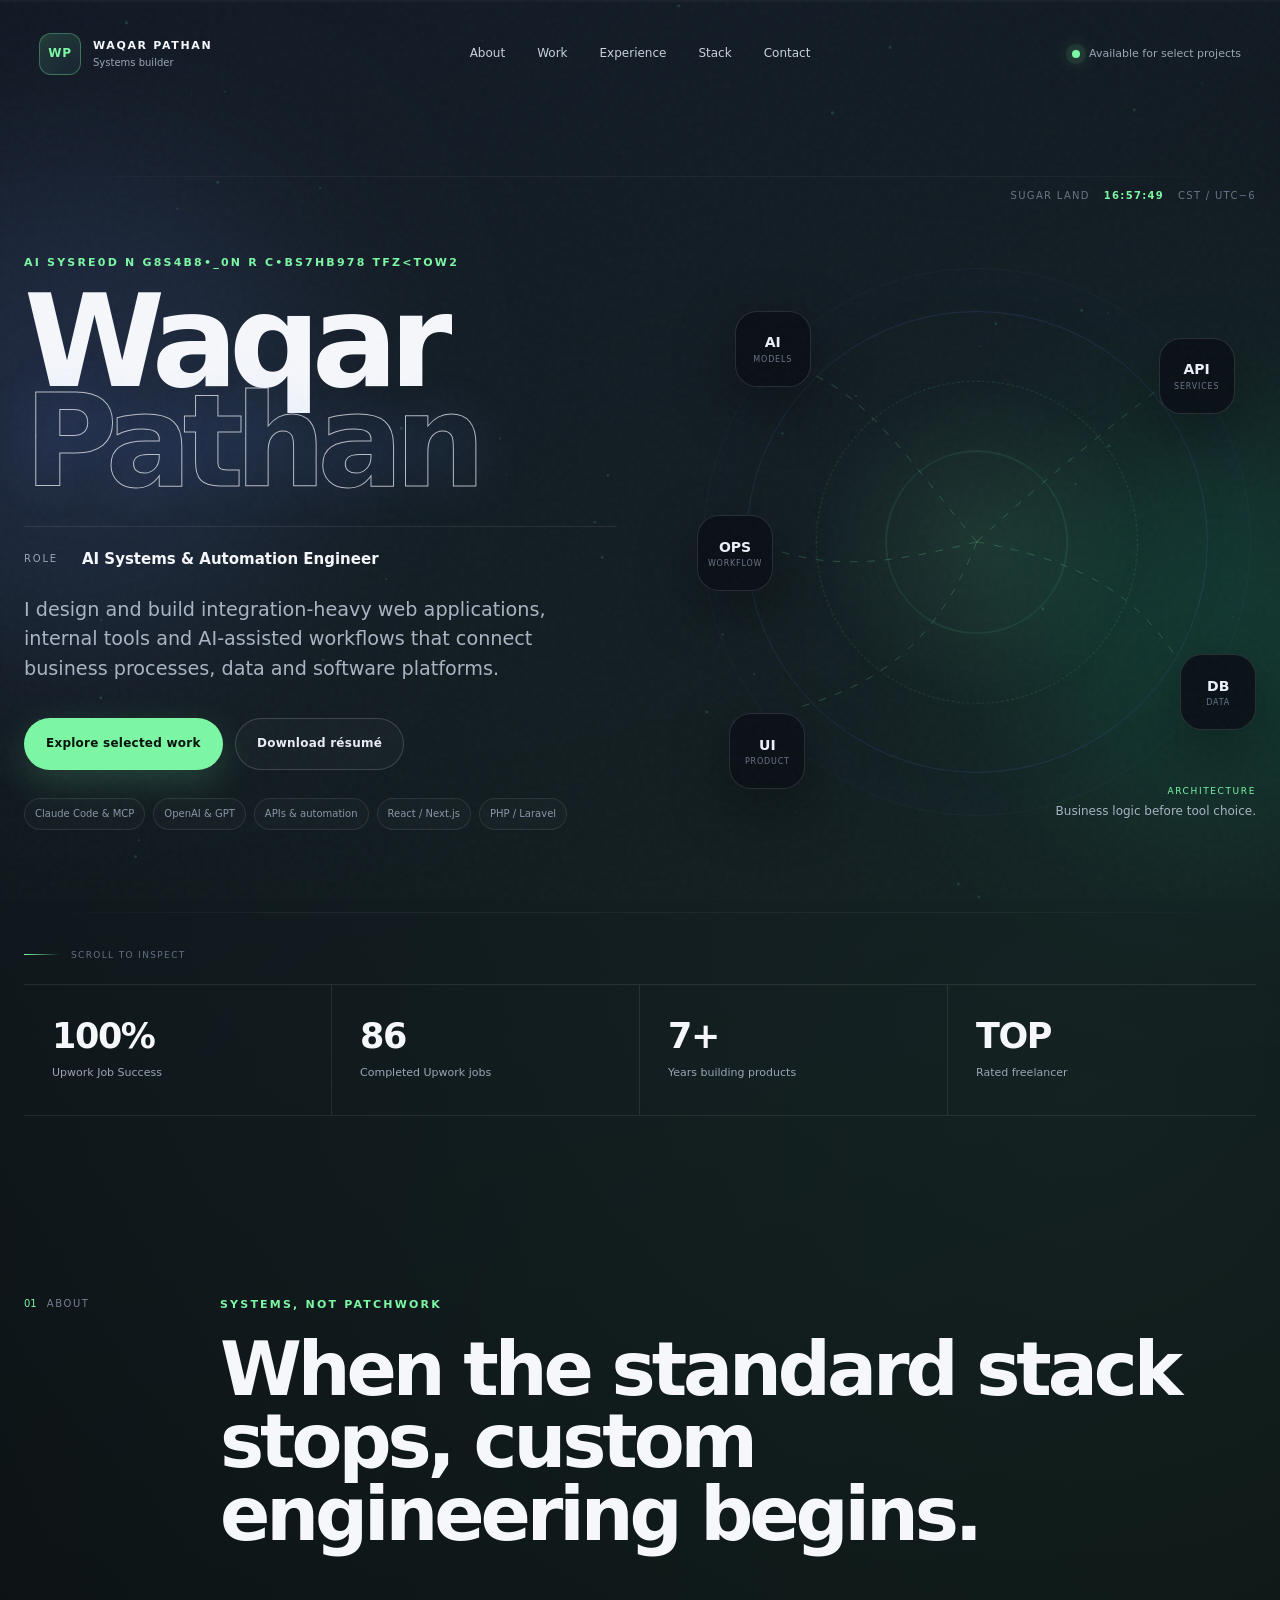
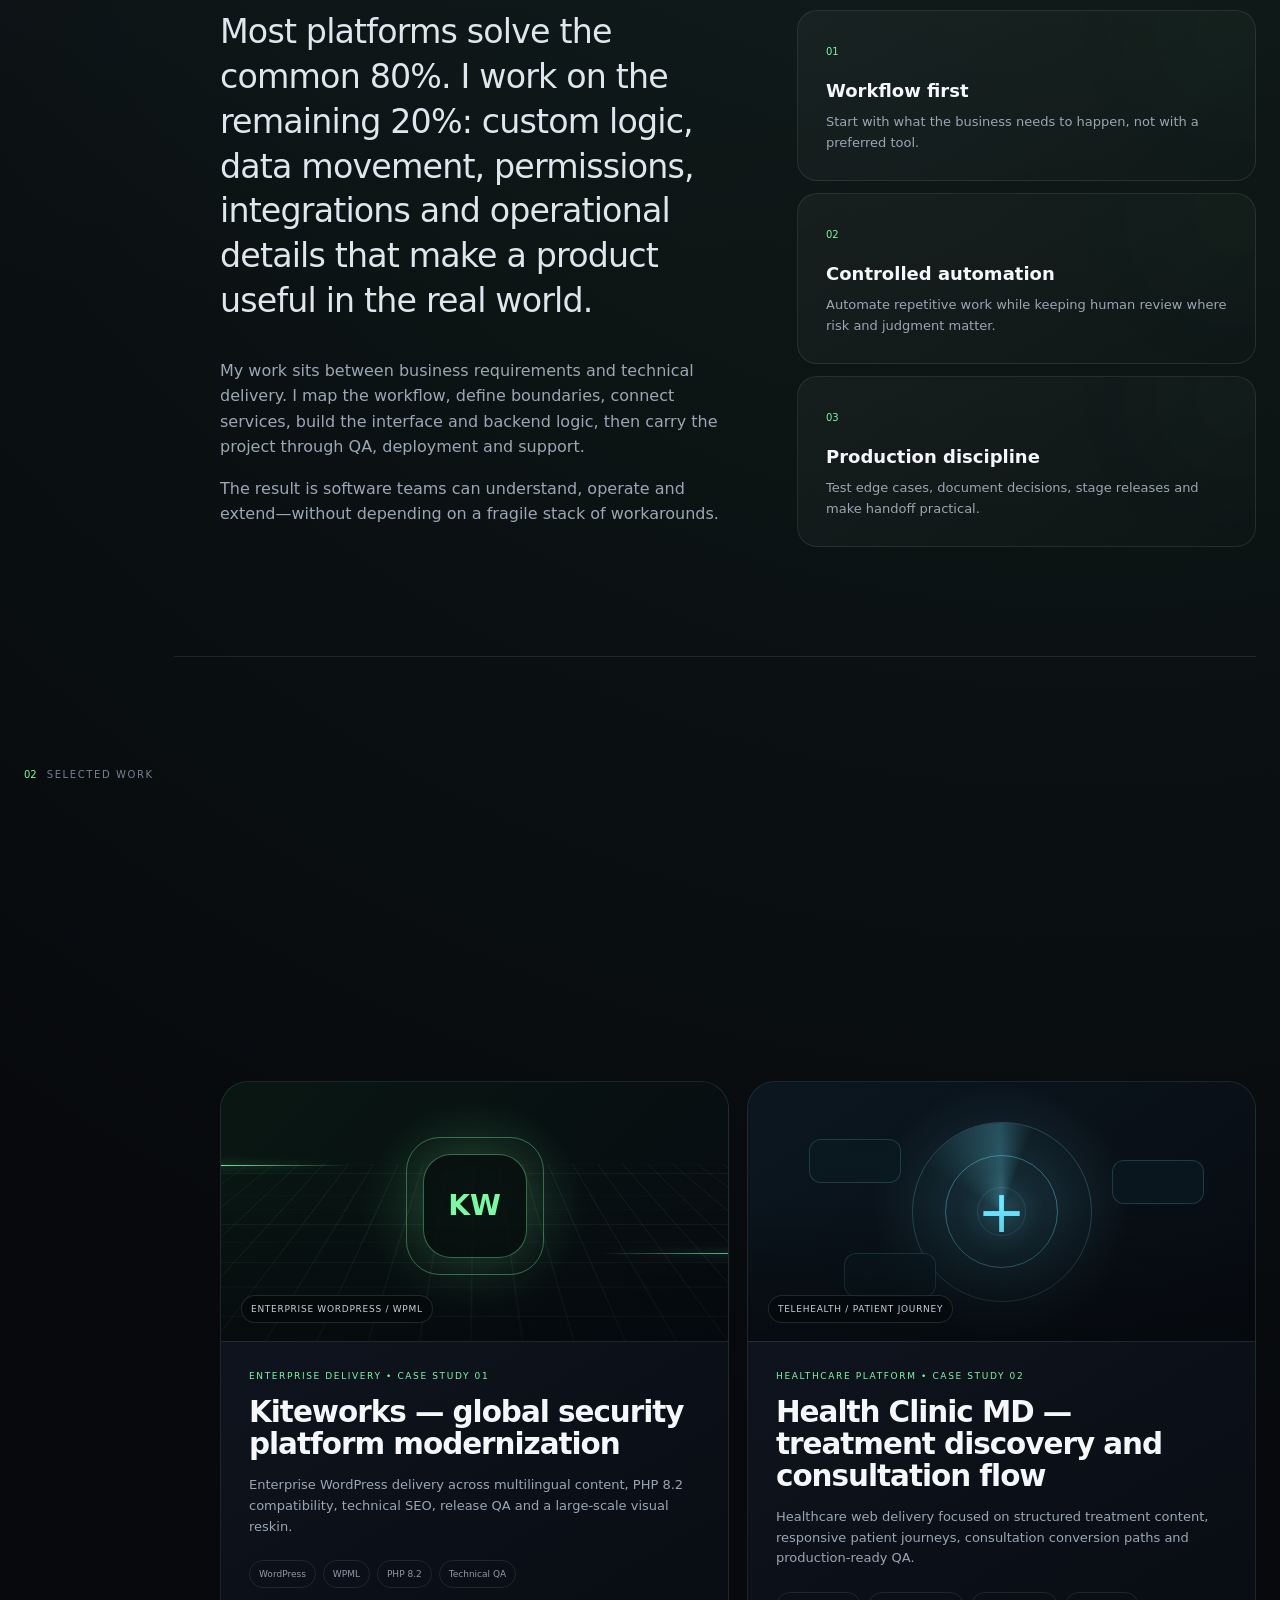
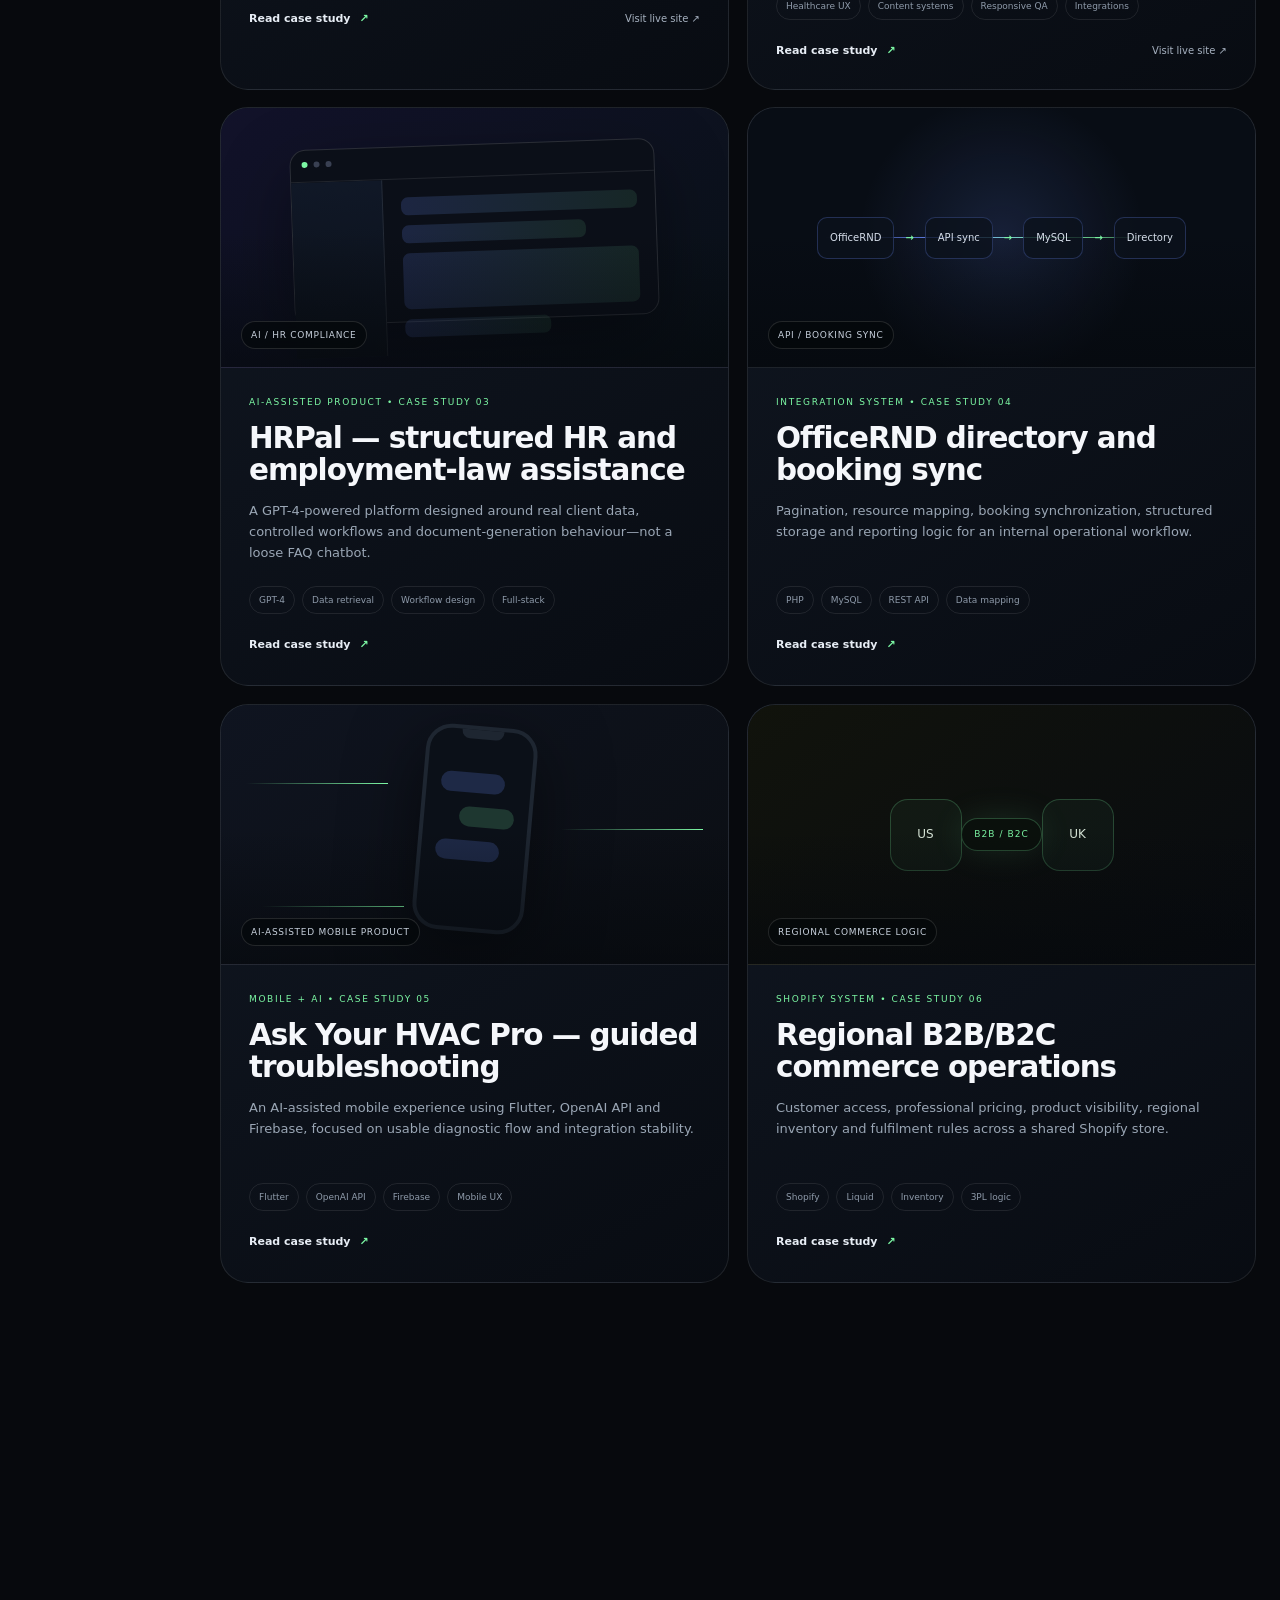
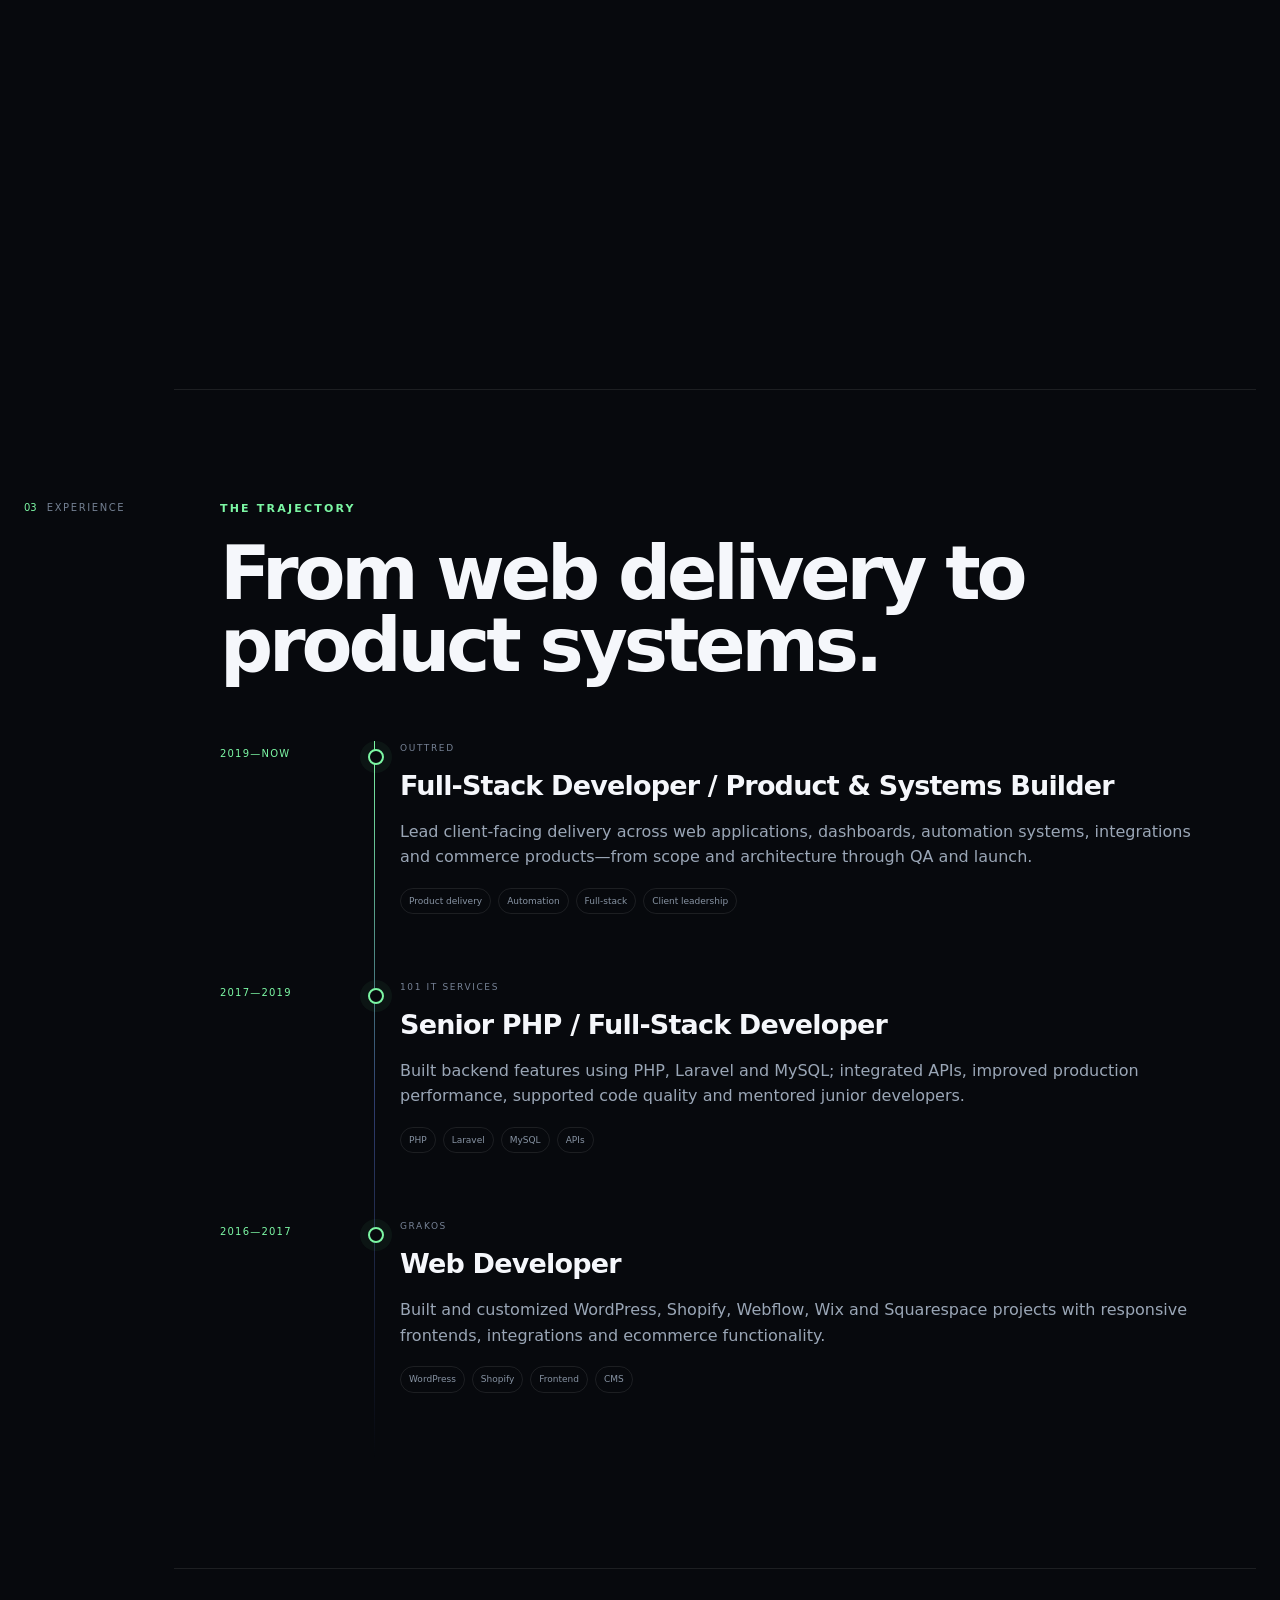
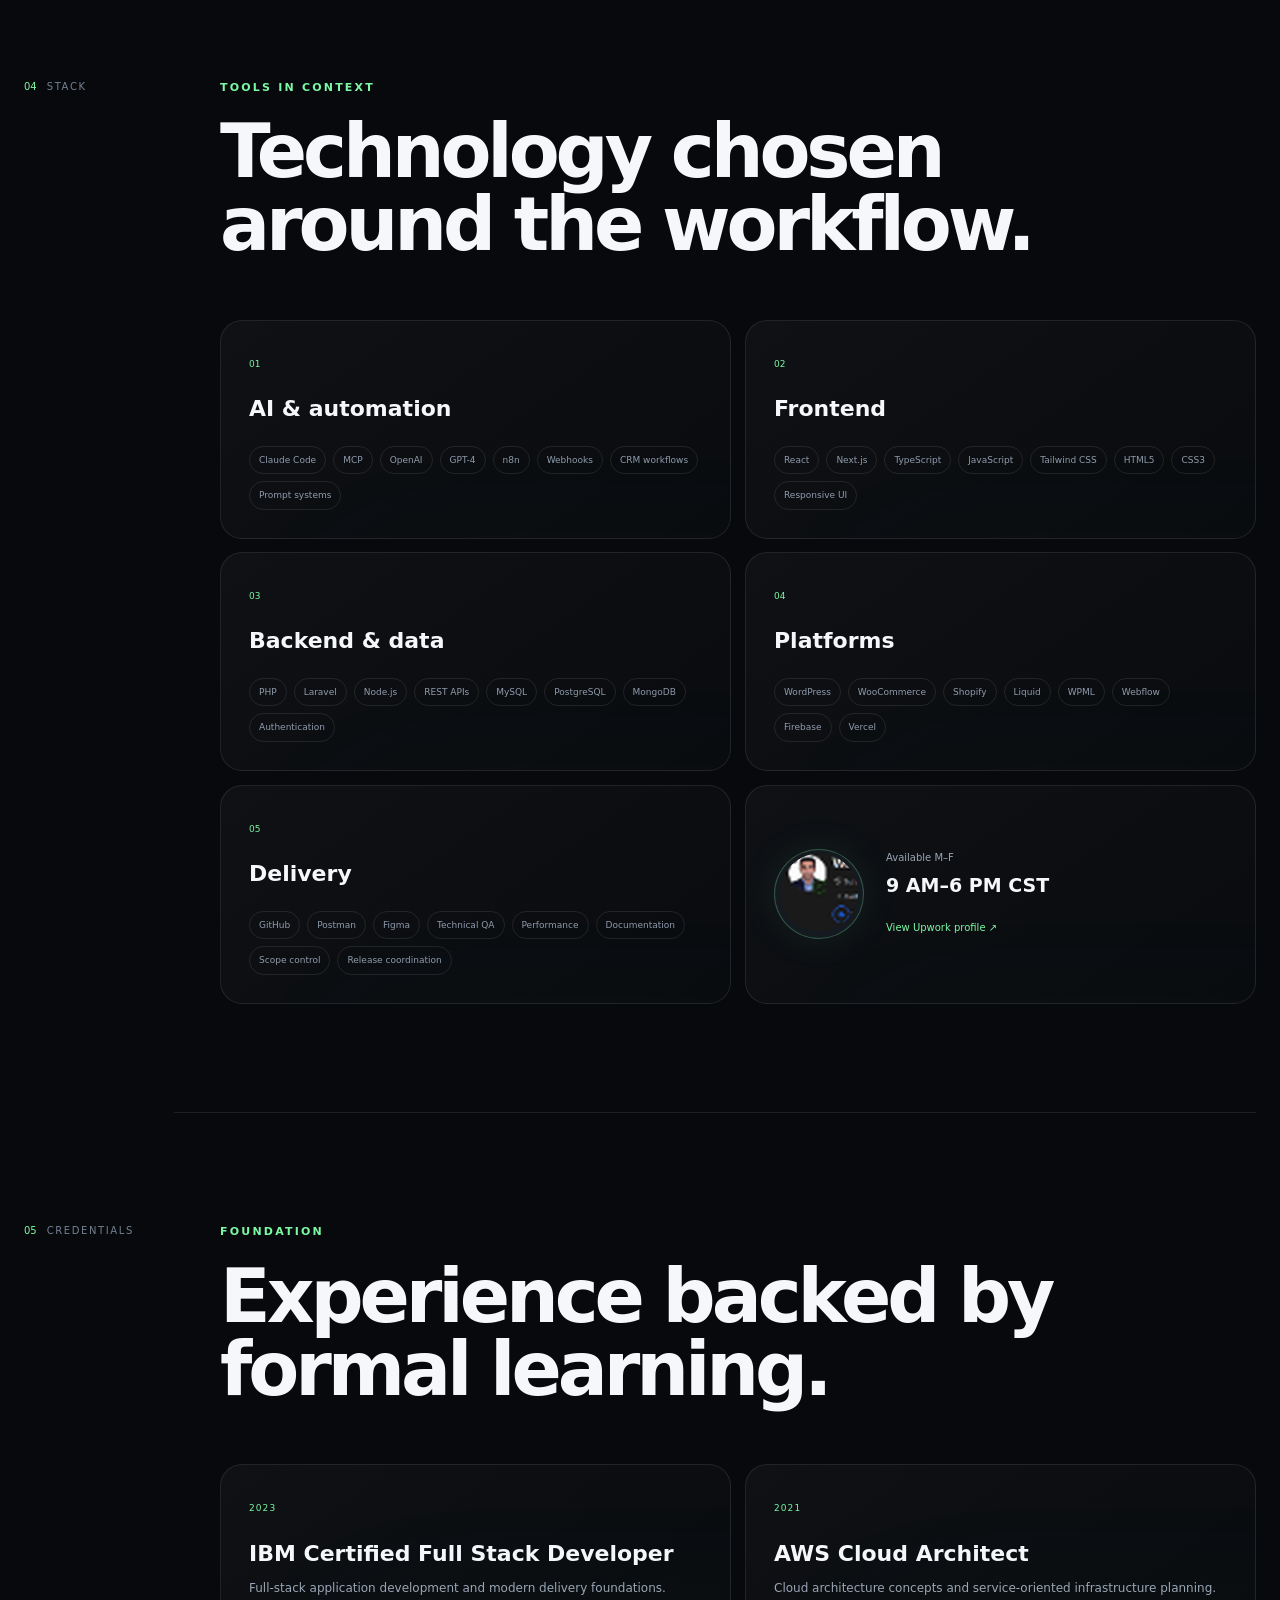
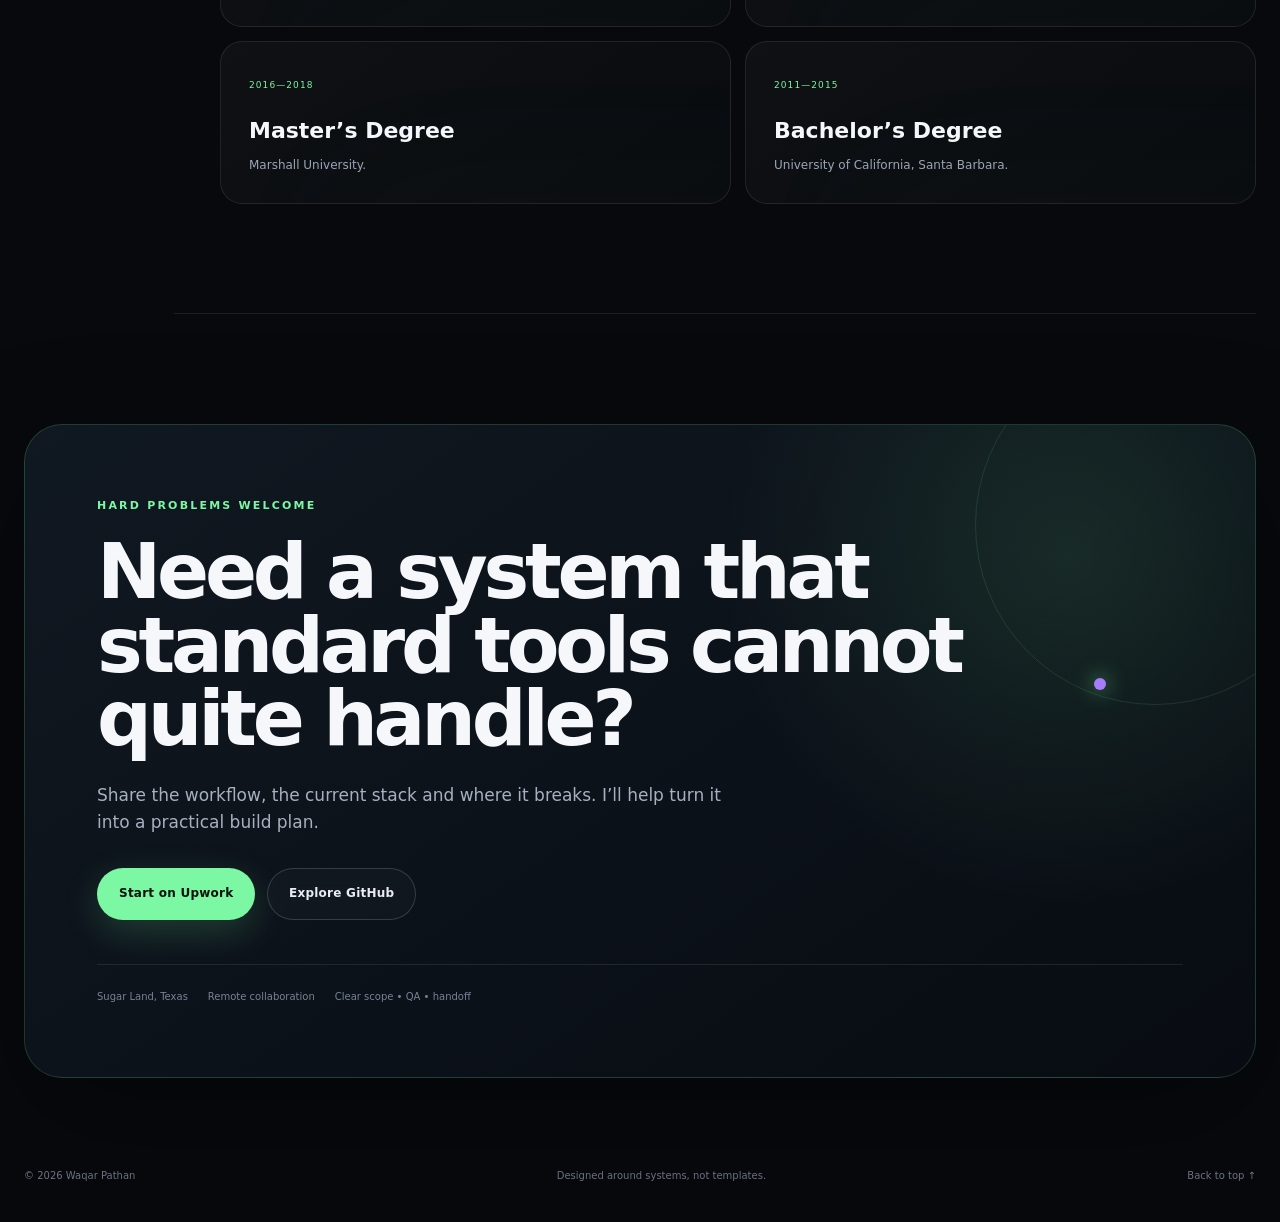
==== index.html @ 37ce72e1 "first commit" ====
<!DOCTYPE html>
<html lang="en">
<head>
  <meta charset="UTF-8" />
  <meta name="viewport" content="width=device-width, initial-scale=1.0" />
  <meta name="description" content="Waqar Pathan — AI systems, automation, integrations, SaaS, WordPress, Shopify and full-stack product development." />
  <meta name="theme-color" content="#07090d" />
  <title>Waqar Pathan — AI Systems & Full-Stack Engineer</title>
  <link rel="icon" href="assets/waqar-pathan.png" />
  <link rel="stylesheet" href="styles.css" />
</head>
<body>
  <canvas id="network-canvas" aria-hidden="true"></canvas>
  <div class="noise" aria-hidden="true"></div>
  <div class="aurora aurora-one" aria-hidden="true"></div>
  <div class="aurora aurora-two" aria-hidden="true"></div>
  <div class="cursor-dot" aria-hidden="true"></div>
  <div class="cursor-ring" aria-hidden="true"></div>
  <div class="scroll-progress" aria-hidden="true"><span></span></div>

  <header class="site-header" id="top">
    <a class="brand magnetic" href="#top" aria-label="Waqar Pathan home">
      <span class="brand-mark">WP</span>
      <span class="brand-copy"><strong>WAQAR PATHAN</strong><small>Systems builder</small></span>
    </a>

    <button class="menu-toggle" aria-label="Open navigation" aria-expanded="false">
      <span></span><span></span>
    </button>

    <nav class="site-nav" aria-label="Primary navigation">
      <a href="#about">About</a>
      <a href="#work">Work</a>
      <a href="#experience">Experience</a>
      <a href="#stack">Stack</a>
      <a href="#contact">Contact</a>
    </nav>

    <div class="header-meta">
      <span class="status-dot"></span>
      <span>Available for select projects</span>
    </div>
  </header>

  <main>
    <section class="hero section-shell" aria-labelledby="hero-title">
      <div class="hero-hud" aria-hidden="true">
        <span>SUGAR LAND</span>
        <strong id="local-time">--:--:--</strong>
        <span>CST / UTC−6</span>
      </div>

      <div class="hero-copy reveal">
        <p class="eyebrow scramble" data-text="AI SYSTEMS • AUTOMATION • FULL-STACK DELIVERY">AI SYSTEMS • AUTOMATION • FULL-STACK DELIVERY</p>
        <h1 id="hero-title"><span class="hero-word">Waqar</span><span class="hero-word outline-word">Pathan</span></h1>
        <div class="role-row">
          <span class="role-label">Role</span>
          <strong>AI Systems & Automation Engineer</strong>
        </div>
        <p class="hero-lede">
          I design and build integration-heavy web applications, internal tools and AI-assisted workflows that connect business processes, data and software platforms.
        </p>
        <div class="hero-actions">
          <a class="button button-primary magnetic" href="#work">Explore selected work</a>
          <a class="button button-ghost magnetic" href="assets/Waqar-Pathan-Resume.pdf" download>Download résumé</a>
        </div>
        <div class="hero-signals" aria-label="Primary capabilities">
          <span>Claude Code & MCP</span>
          <span>OpenAI & GPT</span>
          <span>APIs & automation</span>
          <span>React / Next.js</span>
          <span>PHP / Laravel</span>
        </div>
      </div>

      <div class="hero-visual reveal" aria-label="System integration illustration" data-parallax="0.08">
        <div class="system-orbit">
          <div class="orbit-ring ring-one"></div>
          <div class="orbit-ring ring-two"></div>
          <div class="orbit-ring ring-three"></div>
          <div class="orbit-ring ring-four"></div>
          <div class="core-node tilt-surface">
            <span>WP</span>
            <small>system core</small>
          </div>
          <div class="orbit-node node-ai"><b>AI</b><small>models</small></div>
          <div class="orbit-node node-api"><b>API</b><small>services</small></div>
          <div class="orbit-node node-data"><b>DB</b><small>data</small></div>
          <div class="orbit-node node-ui"><b>UI</b><small>product</small></div>
          <div class="orbit-node node-ops"><b>OPS</b><small>workflow</small></div>
          <svg class="connectors" viewBox="0 0 560 560" aria-hidden="true">
            <path d="M280 280 C220 210 170 130 105 104" />
            <path d="M280 280 C355 210 420 160 470 120" />
            <path d="M280 280 C390 300 445 335 486 398" />
            <path d="M280 280 C235 395 168 430 96 452" />
            <path d="M280 280 C200 300 140 310 75 290" />
          </svg>
        </div>
        <div class="visual-caption">
          <span>Architecture</span>
          <strong>Business logic before tool choice.</strong>
        </div>
      </div>

      <div class="hero-scroll" aria-hidden="true"><span></span>Scroll to inspect</div>
    </section>

    <section class="metrics section-shell reveal" aria-label="Career metrics">
      <article><strong data-count="100" data-suffix="%">0%</strong><span>Upwork Job Success</span></article>
      <article><strong data-count="86">0</strong><span>Completed Upwork jobs</span></article>
      <article><strong data-count="7" data-suffix="+">0+</strong><span>Years building products</span></article>
      <article><strong>TOP</strong><span>Rated freelancer</span></article>
    </section>

    <section id="about" class="content-section section-shell">
      <div class="section-index reveal"><span>01</span><small>About</small></div>
      <div class="section-content">
        <div class="section-heading reveal">
          <p class="eyebrow">SYSTEMS, NOT PATCHWORK</p>
          <h2>When the standard stack stops, custom engineering begins.</h2>
        </div>

        <div class="about-grid">
          <div class="about-copy reveal">
            <p class="lead">
              Most platforms solve the common 80%. I work on the remaining 20%: custom logic, data movement, permissions, integrations and operational details that make a product useful in the real world.
            </p>
            <p>
              My work sits between business requirements and technical delivery. I map the workflow, define boundaries, connect services, build the interface and backend logic, then carry the project through QA, deployment and support.
            </p>
            <p>
              The result is software teams can understand, operate and extend—without depending on a fragile stack of workarounds.
            </p>
          </div>

          <div class="principles reveal">
            <article class="tilt-card"><span>01</span><h3>Workflow first</h3><p>Start with what the business needs to happen, not with a preferred tool.</p></article>
            <article class="tilt-card"><span>02</span><h3>Controlled automation</h3><p>Automate repetitive work while keeping human review where risk and judgment matter.</p></article>
            <article class="tilt-card"><span>03</span><h3>Production discipline</h3><p>Test edge cases, document decisions, stage releases and make handoff practical.</p></article>
          </div>
        </div>
      </div>
    </section>

    <section id="work" class="content-section section-shell">
      <div class="section-index reveal"><span>02</span><small>Selected work</small></div>
      <div class="section-content">
        <div class="section-heading heading-row reveal">
          <div>
            <p class="eyebrow">PROOF THROUGH SYSTEMS</p>
            <h2>Projects where product logic mattered.</h2>
          </div>
          <div class="project-filters" role="group" aria-label="Project filters">
            <button class="active" data-filter="all">All</button>
            <button data-filter="ai">AI</button>
            <button data-filter="integration">Integrations</button>
            <button data-filter="commerce">Commerce</button>
            <button data-filter="platform">Platforms</button>
          </div>
        </div>

        <div class="projects-grid">
          <article class="project-card featured reveal tilt-card" data-category="platform integration" data-project="kiteworks">
            <div class="project-visual visual-kiteworks">
              <div class="enterprise-grid"></div>
              <div class="security-core"><span>KW</span><i></i><i></i><i></i></div>
              <div class="data-stream stream-a"></div><div class="data-stream stream-b"></div>
              <span class="visual-label">Enterprise WordPress / WPML</span>
            </div>
            <div class="project-body">
              <p class="project-meta">ENTERPRISE DELIVERY • CASE STUDY 01</p>
              <h3>Kiteworks — global security platform modernization</h3>
              <p>Enterprise WordPress delivery across multilingual content, PHP 8.2 compatibility, technical SEO, release QA and a large-scale visual reskin.</p>
              <div class="project-tags"><span>WordPress</span><span>WPML</span><span>PHP 8.2</span><span>Technical QA</span></div>
              <div class="project-links"><button class="text-link" data-open-project="kiteworks">Read case study <span>↗</span></button><a href="https://kiteworks.com/" target="_blank" rel="noreferrer">Visit live site ↗</a></div>
            </div>
          </article>

          <article class="project-card featured reveal tilt-card" data-category="platform integration" data-project="healthclinic">
            <div class="project-visual visual-health">
              <div class="health-radar"><span></span><span></span><span></span></div>
              <div class="health-cross">+</div>
              <div class="health-cards"><i></i><i></i><i></i></div>
              <span class="visual-label">Telehealth / patient journey</span>
            </div>
            <div class="project-body">
              <p class="project-meta">HEALTHCARE PLATFORM • CASE STUDY 02</p>
              <h3>Health Clinic MD — treatment discovery and consultation flow</h3>
              <p>Healthcare web delivery focused on structured treatment content, responsive patient journeys, consultation conversion paths and production-ready QA.</p>
              <div class="project-tags"><span>Healthcare UX</span><span>Content systems</span><span>Responsive QA</span><span>Integrations</span></div>
              <div class="project-links"><button class="text-link" data-open-project="healthclinic">Read case study <span>↗</span></button><a href="https://healthclinicmd.com/" target="_blank" rel="noreferrer">Visit live site ↗</a></div>
            </div>
          </article>

          <article class="project-card reveal tilt-card" data-category="ai integration platform" data-project="hrpal">
            <div class="project-visual visual-hr">
              <div class="mini-window"><div class="mini-bar"><span></span><span></span><span></span></div><div class="mini-layout"><div class="mini-sidebar"></div><div class="mini-content"><i></i><i></i><i></i><i></i></div></div></div>
              <span class="visual-label">AI / HR compliance</span>
            </div>
            <div class="project-body">
              <p class="project-meta">AI-ASSISTED PRODUCT • CASE STUDY 03</p>
              <h3>HRPal — structured HR and employment-law assistance</h3>
              <p>A GPT-4-powered platform designed around real client data, controlled workflows and document-generation behaviour—not a loose FAQ chatbot.</p>
              <div class="project-tags"><span>GPT-4</span><span>Data retrieval</span><span>Workflow design</span><span>Full-stack</span></div>
              <button class="text-link" data-open-project="hrpal">Read case study <span>↗</span></button>
            </div>
          </article>

          <article class="project-card reveal tilt-card" data-category="integration platform" data-project="officernd">
            <div class="project-visual visual-api">
              <div class="flow-map"><span>OfficeRND</span><b>→</b><span>API sync</span><b>→</b><span>MySQL</span><b>→</b><span>Directory</span></div>
              <div class="flow-pulse"></div><span class="visual-label">API / booking sync</span>
            </div>
            <div class="project-body">
              <p class="project-meta">INTEGRATION SYSTEM • CASE STUDY 04</p>
              <h3>OfficeRND directory and booking sync</h3>
              <p>Pagination, resource mapping, booking synchronization, structured storage and reporting logic for an internal operational workflow.</p>
              <div class="project-tags"><span>PHP</span><span>MySQL</span><span>REST API</span><span>Data mapping</span></div>
              <button class="text-link" data-open-project="officernd">Read case study <span>↗</span></button>
            </div>
          </article>

          <article class="project-card reveal tilt-card" data-category="ai integration platform" data-project="hvac">
            <div class="project-visual visual-mobile">
              <div class="phone-shell"><div class="phone-notch"></div><div class="phone-chat"><i></i><i></i><i></i></div></div>
              <div class="diagnostic-lines"><span></span><span></span><span></span></div><span class="visual-label">AI-assisted mobile product</span>
            </div>
            <div class="project-body">
              <p class="project-meta">MOBILE + AI • CASE STUDY 05</p>
              <h3>Ask Your HVAC Pro — guided troubleshooting</h3>
              <p>An AI-assisted mobile experience using Flutter, OpenAI API and Firebase, focused on usable diagnostic flow and integration stability.</p>
              <div class="project-tags"><span>Flutter</span><span>OpenAI API</span><span>Firebase</span><span>Mobile UX</span></div>
              <button class="text-link" data-open-project="hvac">Read case study <span>↗</span></button>
            </div>
          </article>

          <article class="project-card reveal tilt-card" data-category="commerce integration" data-project="shopify">
            <div class="project-visual visual-commerce">
              <div class="commerce-columns"><div>US</div><div>UK</div></div><div class="commerce-bridge">B2B / B2C</div><span class="visual-label">Regional commerce logic</span>
            </div>
            <div class="project-body">
              <p class="project-meta">SHOPIFY SYSTEM • CASE STUDY 06</p>
              <h3>Regional B2B/B2C commerce operations</h3>
              <p>Customer access, professional pricing, product visibility, regional inventory and fulfilment rules across a shared Shopify store.</p>
              <div class="project-tags"><span>Shopify</span><span>Liquid</span><span>Inventory</span><span>3PL logic</span></div>
              <button class="text-link" data-open-project="shopify">Read case study <span>↗</span></button>
            </div>
          </article>

          <article class="project-card reveal tilt-card" data-category="commerce platform" data-project="alacarte">
            <div class="project-visual visual-cooking"><div class="recipe-card"><span>CLASS 01</span><b>Cook.</b><b>Learn.</b><b>Share.</b></div><span class="visual-label">Shopify / experience commerce</span></div>
            <div class="project-body">
              <p class="project-meta">PUBLIC GITHUB • CASE STUDY 07</p>
              <h3>À La Carte Cooking Class storefront</h3>
              <p>A custom Shopify codebase for a culinary brand offering cooking classes and kits, with Liquid, responsive styling and ecommerce structure.</p>
              <div class="project-tags"><span>Shopify</span><span>Liquid</span><span>CSS</span><span>Ecommerce</span></div>
              <a class="text-link" href="https://github.com/pathanwaqar/Alacartecookingclass" target="_blank" rel="noreferrer">View repository <span>↗</span></a>
            </div>
          </article>
        </div>
      </div>
    </section>

    <section id="experience" class="content-section section-shell">
      <div class="section-index reveal"><span>03</span><small>Experience</small></div>
      <div class="section-content">
        <div class="section-heading reveal"><p class="eyebrow">THE TRAJECTORY</p><h2>From web delivery to product systems.</h2></div>
        <div class="timeline">
          <div class="timeline-beam" aria-hidden="true"></div>
          <article class="timeline-item reveal"><div class="timeline-year">2019—NOW</div><div class="timeline-copy"><p class="timeline-company">OUTTRED</p><h3>Full-Stack Developer / Product & Systems Builder</h3><p>Lead client-facing delivery across web applications, dashboards, automation systems, integrations and commerce products—from scope and architecture through QA and launch.</p><div class="timeline-tags"><span>Product delivery</span><span>Automation</span><span>Full-stack</span><span>Client leadership</span></div></div></article>
          <article class="timeline-item reveal"><div class="timeline-year">2017—2019</div><div class="timeline-copy"><p class="timeline-company">101 IT SERVICES</p><h3>Senior PHP / Full-Stack Developer</h3><p>Built backend features using PHP, Laravel and MySQL; integrated APIs, improved production performance, supported code quality and mentored junior developers.</p><div class="timeline-tags"><span>PHP</span><span>Laravel</span><span>MySQL</span><span>APIs</span></div></div></article>
          <article class="timeline-item reveal"><div class="timeline-year">2016—2017</div><div class="timeline-copy"><p class="timeline-company">GRAKOS</p><h3>Web Developer</h3><p>Built and customized WordPress, Shopify, Webflow, Wix and Squarespace projects with responsive frontends, integrations and ecommerce functionality.</p><div class="timeline-tags"><span>WordPress</span><span>Shopify</span><span>Frontend</span><span>CMS</span></div></div></article>
        </div>
      </div>
    </section>

    <section id="stack" class="content-section section-shell">
      <div class="section-index reveal"><span>04</span><small>Stack</small></div>
      <div class="section-content">
        <div class="section-heading reveal"><p class="eyebrow">TOOLS IN CONTEXT</p><h2>Technology chosen around the workflow.</h2></div>
        <div class="stack-grid">
          <article class="stack-card reveal tilt-card"><span class="stack-number">01</span><h3>AI & automation</h3><div class="skill-cloud"><span>Claude Code</span><span>MCP</span><span>OpenAI</span><span>GPT-4</span><span>n8n</span><span>Webhooks</span><span>CRM workflows</span><span>Prompt systems</span></div></article>
          <article class="stack-card reveal tilt-card"><span class="stack-number">02</span><h3>Frontend</h3><div class="skill-cloud"><span>React</span><span>Next.js</span><span>TypeScript</span><span>JavaScript</span><span>Tailwind CSS</span><span>HTML5</span><span>CSS3</span><span>Responsive UI</span></div></article>
          <article class="stack-card reveal tilt-card"><span class="stack-number">03</span><h3>Backend & data</h3><div class="skill-cloud"><span>PHP</span><span>Laravel</span><span>Node.js</span><span>REST APIs</span><span>MySQL</span><span>PostgreSQL</span><span>MongoDB</span><span>Authentication</span></div></article>
          <article class="stack-card reveal tilt-card"><span class="stack-number">04</span><h3>Platforms</h3><div class="skill-cloud"><span>WordPress</span><span>WooCommerce</span><span>Shopify</span><span>Liquid</span><span>WPML</span><span>Webflow</span><span>Firebase</span><span>Vercel</span></div></article>
          <article class="stack-card reveal tilt-card"><span class="stack-number">05</span><h3>Delivery</h3><div class="skill-cloud"><span>GitHub</span><span>Postman</span><span>Figma</span><span>Technical QA</span><span>Performance</span><span>Documentation</span><span>Scope control</span><span>Release coordination</span></div></article>
          <article class="stack-card profile-card reveal tilt-card"><img src="assets/waqar-pathan.png" alt="Waqar Pathan" /><div><p>Available M–F</p><strong>9 AM–6 PM CST</strong><a href="https://www.upwork.com/freelancers/waqarpathan" target="_blank" rel="noreferrer">View Upwork profile ↗</a></div></article>
        </div>
      </div>
    </section>

    <section class="content-section section-shell">
      <div class="section-index reveal"><span>05</span><small>Credentials</small></div>
      <div class="section-content">
        <div class="section-heading reveal"><p class="eyebrow">FOUNDATION</p><h2>Experience backed by formal learning.</h2></div>
        <div class="credentials-grid">
          <article class="credential reveal tilt-card"><span>2023</span><h3>IBM Certified Full Stack Developer</h3><p>Full-stack application development and modern delivery foundations.</p></article>
          <article class="credential reveal tilt-card"><span>2021</span><h3>AWS Cloud Architect</h3><p>Cloud architecture concepts and service-oriented infrastructure planning.</p></article>
          <article class="credential reveal tilt-card"><span>2016—2018</span><h3>Master’s Degree</h3><p>Marshall University.</p></article>
          <article class="credential reveal tilt-card"><span>2011—2015</span><h3>Bachelor’s Degree</h3><p>University of California, Santa Barbara.</p></article>
        </div>
      </div>
    </section>

    <section id="contact" class="contact-section section-shell reveal">
      <div class="contact-panel">
        <div class="contact-orbit" aria-hidden="true"><i></i><i></i><i></i></div>
        <p class="eyebrow">HARD PROBLEMS WELCOME</p>
        <h2>Need a system that standard tools cannot quite handle?</h2>
        <p>Share the workflow, the current stack and where it breaks. I’ll help turn it into a practical build plan.</p>
        <div class="contact-actions">
          <a class="button button-primary magnetic" href="https://www.upwork.com/freelancers/waqarpathan" target="_blank" rel="noreferrer">Start on Upwork</a>
          <a class="button button-ghost magnetic" href="https://github.com/pathanwaqar" target="_blank" rel="noreferrer">Explore GitHub</a>
        </div>
        <div class="contact-meta"><span>Sugar Land, Texas</span><span>Remote collaboration</span><span>Clear scope • QA • handoff</span></div>
      </div>
    </section>
  </main>

  <footer class="site-footer section-shell"><span>© <span id="year"></span> Waqar Pathan</span><span>Designed around systems, not templates.</span><a href="#top">Back to top ↑</a></footer>

  <dialog class="project-dialog" id="project-dialog">
    <div class="dialog-glow" aria-hidden="true"></div>
    <button class="dialog-close" aria-label="Close project details">×</button>
    <p class="dialog-kicker" id="dialog-kicker"></p>
    <h2 id="dialog-title"></h2>
    <div id="dialog-content"></div>
  </dialog>

  <script src="script.js"></script>
</body>
</html>
---- styles.css ----
:root {
  --bg: #07090d;
  --bg-2: #0b0f16;
  --surface: rgba(15, 20, 30, 0.78);
  --surface-strong: #101722;
  --line: rgba(255, 255, 255, 0.09);
  --line-strong: rgba(255, 255, 255, 0.16);
  --text: #f5f7fb;
  --muted: #9aa6b6;
  --green: #7cf7a4;
  --green-2: #00d97e;
  --cyan: #6ee7ff;
  --blue: #6b8cff;
  --purple: #a77dff;
  --orange: #ffb86c;
  --radius: 28px;
  --radius-sm: 16px;
  --shell: min(1320px, calc(100vw - 48px));
  --header-h: 84px;
  --ease: cubic-bezier(.22, 1, .36, 1);
}

* { box-sizing: border-box; }
html { scroll-behavior: smooth; }
body {
  margin: 0;
  background:
    radial-gradient(circle at 20% -10%, rgba(107,140,255,.12), transparent 28%),
    radial-gradient(circle at 85% 12%, rgba(124,247,164,.09), transparent 24%),
    var(--bg);
  color: var(--text);
  font-family: Inter, ui-sans-serif, system-ui, -apple-system, BlinkMacSystemFont, "Segoe UI", sans-serif;
  overflow-x: hidden;
  line-height: 1.6;
}

body::selection { background: var(--green); color: #04120a; }
a { color: inherit; text-decoration: none; }
button, a { -webkit-tap-highlight-color: transparent; }
button { font: inherit; }
img { max-width: 100%; display: block; }

#network-canvas {
  position: fixed;
  inset: 0;
  width: 100%;
  height: 100%;
  pointer-events: none;
  opacity: .44;
  z-index: -4;
}
.noise {
  position: fixed;
  inset: 0;
  pointer-events: none;
  z-index: 90;
  opacity: .035;
  background-image: url("data:image/svg+xml,%3Csvg viewBox='0 0 180 180' xmlns='http://www.w3.org/2000/svg'%3E%3Cfilter id='n'%3E%3CfeTurbulence type='fractalNoise' baseFrequency='.92' numOctaves='4' stitchTiles='stitch'/%3E%3C/filter%3E%3Crect width='100%25' height='100%25' filter='url(%23n)' opacity='.7'/%3E%3C/svg%3E");
}
.aurora {
  position: fixed;
  border-radius: 50%;
  filter: blur(90px);
  pointer-events: none;
  z-index: -3;
  opacity: .13;
  mix-blend-mode: screen;
}
.aurora-one { width: 500px; height: 500px; background: var(--blue); left: -180px; top: 18%; animation: driftA 18s ease-in-out infinite alternate; }
.aurora-two { width: 430px; height: 430px; background: var(--green-2); right: -160px; top: 46%; animation: driftB 21s ease-in-out infinite alternate; }
@keyframes driftA { to { transform: translate(140px, 160px) scale(1.2); } }
@keyframes driftB { to { transform: translate(-130px, -120px) scale(.9); } }

.cursor-dot, .cursor-ring {
  position: fixed;
  left: 0;
  top: 0;
  border-radius: 50%;
  pointer-events: none;
  z-index: 120;
  transform: translate(-50%, -50%);
  opacity: 0;
  transition: opacity .2s ease, width .25s ease, height .25s ease, background .25s ease, border-color .25s ease;
}
.cursor-dot { width: 7px; height: 7px; background: var(--green); box-shadow: 0 0 18px rgba(124,247,164,.8); }
.cursor-ring { width: 34px; height: 34px; border: 1px solid rgba(124,247,164,.5); }
body.cursor-ready .cursor-dot, body.cursor-ready .cursor-ring { opacity: 1; }
body.cursor-hover .cursor-ring { width: 56px; height: 56px; border-color: rgba(110,231,255,.65); background: rgba(110,231,255,.06); }

.scroll-progress {
  position: fixed;
  left: 0;
  top: 0;
  width: 100%;
  height: 2px;
  z-index: 110;
  background: rgba(255,255,255,.03);
}
.scroll-progress span { display: block; height: 100%; width: 0; background: linear-gradient(90deg, var(--green), var(--cyan), var(--purple)); box-shadow: 0 0 20px rgba(124,247,164,.5); }

.section-shell { width: var(--shell); margin-inline: auto; }
.site-header {
  position: sticky;
  top: 0;
  z-index: 80;
  height: var(--header-h);
  display: grid;
  grid-template-columns: 1fr auto 1fr;
  align-items: center;
  width: min(1440px, calc(100vw - 32px));
  margin: 12px auto 0;
  padding: 0 22px;
  border: 1px solid transparent;
  border-radius: 22px;
  transition: .35s var(--ease);
}
.site-header.scrolled {
  background: rgba(7, 9, 13, .72);
  border-color: var(--line);
  backdrop-filter: blur(22px) saturate(150%);
  box-shadow: 0 18px 70px rgba(0,0,0,.35);
}
.brand { display: inline-flex; align-items: center; gap: 12px; width: max-content; }
.brand-mark {
  width: 42px;
  height: 42px;
  display: grid;
  place-items: center;
  border: 1px solid rgba(124,247,164,.34);
  border-radius: 12px;
  background: linear-gradient(145deg, rgba(124,247,164,.14), rgba(107,140,255,.05));
  color: var(--green);
  font-size: 12px;
  font-weight: 900;
  letter-spacing: .06em;
  box-shadow: inset 0 0 24px rgba(124,247,164,.04);
}
.brand-copy { display: grid; line-height: 1.2; }
.brand-copy strong { font-size: 11px; letter-spacing: .15em; }
.brand-copy small { color: var(--muted); font-size: 10px; margin-top: 4px; }
.site-nav { display: flex; align-items: center; gap: 8px; }
.site-nav a {
  position: relative;
  padding: 9px 12px;
  color: #c9d1dc;
  font-size: 12px;
  transition: color .25s ease;
}
.site-nav a::after {
  content: "";
  position: absolute;
  left: 12px;
  right: 12px;
  bottom: 5px;
  height: 1px;
  transform: scaleX(0);
  transform-origin: left;
  background: var(--green);
  transition: transform .3s var(--ease);
}
.site-nav a:hover { color: #fff; }
.site-nav a:hover::after { transform: scaleX(1); }
.header-meta { justify-self: end; display: flex; align-items: center; gap: 9px; color: var(--muted); font-size: 11px; }
.status-dot { width: 8px; height: 8px; border-radius: 50%; background: var(--green); box-shadow: 0 0 0 6px rgba(124,247,164,.08), 0 0 18px rgba(124,247,164,.7); animation: statusPulse 2.2s ease infinite; }
@keyframes statusPulse { 50% { box-shadow: 0 0 0 10px rgba(124,247,164,0), 0 0 25px rgba(124,247,164,.9); } }
.menu-toggle { display: none; }

.hero {
  min-height: calc(100vh - 12px);
  padding: 80px 0 76px;
  display: grid;
  grid-template-columns: 1.03fr .97fr;
  align-items: center;
  gap: 80px;
  position: relative;
}
.hero::before {
  content: "";
  position: absolute;
  inset: 9% 0 8%;
  border: 1px solid rgba(255,255,255,.05);
  border-radius: 42px;
  pointer-events: none;
  mask-image: linear-gradient(90deg, transparent, #000 20%, #000 80%, transparent);
}
.hero-hud {
  position: absolute;
  right: 0;
  top: 92px;
  display: flex;
  gap: 14px;
  align-items: center;
  color: #697588;
  font-size: 10px;
  letter-spacing: .13em;
}
.hero-hud strong { color: var(--green); font-weight: 650; }
.eyebrow { color: var(--green); font-size: 11px; letter-spacing: .2em; font-weight: 800; margin: 0 0 20px; text-transform: uppercase; }
.hero h1 { margin: 0; line-height: .78; letter-spacing: -.07em; font-size: clamp(92px, 10vw, 168px); font-weight: 750; }
.hero-word { display: block; width: max-content; transform-origin: left center; animation: heroIn 1.1s var(--ease) both; }
.hero-word:nth-child(2) { animation-delay: .12s; }
.outline-word { color: transparent; -webkit-text-stroke: 1px rgba(245,247,251,.72); text-shadow: 0 0 50px rgba(107,140,255,.14); }
@keyframes heroIn { from { opacity: 0; transform: translateY(55px) rotate(2deg); filter: blur(12px); } to { opacity: 1; transform: none; filter: blur(0); } }
.role-row { margin-top: 34px; padding-top: 20px; border-top: 1px solid var(--line); display: flex; gap: 24px; align-items: center; }
.role-label { color: var(--muted); font-size: 10px; text-transform: uppercase; letter-spacing: .18em; }
.role-row strong { font-size: 15px; font-weight: 650; }
.hero-lede { margin: 24px 0 0; max-width: 630px; color: #a9b4c3; font-size: clamp(17px, 1.5vw, 22px); line-height: 1.55; }
.hero-actions { display: flex; flex-wrap: wrap; gap: 12px; margin-top: 34px; }
.button {
  min-height: 52px;
  padding: 0 21px;
  border-radius: 999px;
  display: inline-flex;
  align-items: center;
  justify-content: center;
  gap: 10px;
  border: 1px solid transparent;
  font-size: 12px;
  font-weight: 750;
  letter-spacing: .02em;
  transition: transform .25s var(--ease), box-shadow .25s ease, border-color .25s ease, background .25s ease;
}
.button-primary { background: var(--green); color: #07120b; box-shadow: 0 12px 36px rgba(124,247,164,.18); }
.button-primary:hover { box-shadow: 0 18px 50px rgba(124,247,164,.31); }
.button-ghost { border-color: var(--line-strong); background: rgba(255,255,255,.025); color: #e9edf3; backdrop-filter: blur(10px); }
.button-ghost:hover { border-color: rgba(124,247,164,.42); background: rgba(124,247,164,.05); }
.hero-signals { display: flex; flex-wrap: wrap; gap: 8px; margin-top: 28px; }
.hero-signals span { padding: 7px 10px; border: 1px solid var(--line); border-radius: 99px; color: #8996a8; font-size: 10px; background: rgba(255,255,255,.018); }
.hero-visual { position: relative; min-height: 620px; display: grid; place-items: center; perspective: 1100px; }
.system-orbit { position: relative; width: min(560px, 42vw); aspect-ratio: 1; transform-style: preserve-3d; }
.system-orbit::before { content:""; position:absolute; inset:15%; border-radius:50%; background:radial-gradient(circle, rgba(124,247,164,.09), transparent 64%); filter:blur(8px); animation: coreBreath 4s ease-in-out infinite; }
@keyframes coreBreath { 50% { transform: scale(1.14); opacity: .6; } }
.orbit-ring { position: absolute; inset: 50%; border: 1px solid rgba(124,247,164,.18); border-radius: 50%; transform: translate(-50%,-50%); }
.ring-one { width: 34%; height: 34%; animation: orbitSpin 12s linear infinite; }
.ring-two { width: 60%; height: 60%; border-style: dashed; animation: orbitSpinReverse 24s linear infinite; }
.ring-three { width: 86%; height: 86%; border-color: rgba(107,140,255,.16); animation: orbitSpin 30s linear infinite; }
.ring-four { width: 102%; height: 102%; border-color: rgba(255,255,255,.04); box-shadow: inset 0 0 70px rgba(107,140,255,.03); }
@keyframes orbitSpin { to { transform: translate(-50%,-50%) rotate(360deg); } }
@keyframes orbitSpinReverse { to { transform: translate(-50%,-50%) rotate(-360deg); } }
.core-node { position: absolute; left: 50%; top: 50%; width: 142px; height: 142px; transform: translate(-50%,-50%); border-radius: 50%; background: radial-gradient(circle at 36% 28%, #1f3541, #0b1119 64%); border: 1px solid rgba(124,247,164,.35); display: grid; place-items: center; align-content: center; box-shadow: 0 0 90px rgba(124,247,164,.16), inset 0 0 35px rgba(124,247,164,.08); z-index: 4; }
.core-node::after { content:""; position:absolute; inset:-12px; border:1px solid rgba(124,247,164,.08); border-radius:50%; animation:pulseRing 2.7s ease infinite; }
@keyframes pulseRing { 70%,100% { transform:scale(1.26); opacity:0; } }
.core-node span { color: var(--green); font-size: 34px; font-weight: 900; letter-spacing: -.05em; }
.core-node small { color: #7d8998; font-size: 9px; letter-spacing: .12em; text-transform: uppercase; }
.orbit-node { position: absolute; width: 76px; height: 76px; border-radius: 22px; display: grid; place-items: center; align-content:center; background: rgba(11,16,23,.9); border: 1px solid rgba(255,255,255,.12); box-shadow: 0 20px 60px rgba(0,0,0,.35); backdrop-filter: blur(12px); animation: nodeFloat 5s ease-in-out infinite; z-index: 5; }
.orbit-node b { color: #eaf0f8; font-size: 14px; }
.orbit-node small { color: #697688; font-size: 8px; text-transform: uppercase; letter-spacing: .1em; }
.node-ai { left: 5%; top: 7%; }
.node-api { right: 2%; top: 12%; animation-delay: -.8s; }
.node-data { right: -2%; bottom: 15%; animation-delay: -1.6s; }
.node-ui { left: 4%; bottom: 4%; animation-delay: -2.4s; }
.node-ops { left: -2%; top: 45%; animation-delay: -3.2s; }
@keyframes nodeFloat { 50% { transform: translateY(-10px) rotate(1.5deg); } }
.connectors { position:absolute; inset:0; width:100%; height:100%; overflow:visible; }
.connectors path { fill:none; stroke: rgba(124,247,164,.24); stroke-width:1; stroke-dasharray:8 10; animation: dash 13s linear infinite; }
@keyframes dash { to { stroke-dashoffset: -200; } }
.visual-caption { position: absolute; bottom: 5%; right: 0; display: grid; gap: 3px; text-align: right; }
.visual-caption span { color: var(--green); font-size: 9px; letter-spacing: .18em; text-transform: uppercase; }
.visual-caption strong { color: #a9b4c3; font-size: 12px; font-weight: 500; }
.hero-scroll { position: absolute; bottom: 22px; left: 0; display: flex; align-items: center; gap: 11px; color: #657082; font-size: 9px; text-transform: uppercase; letter-spacing: .15em; }
.hero-scroll span { width: 36px; height: 1px; background: linear-gradient(90deg, var(--green), transparent); animation: scrollLine 1.8s ease infinite; }
@keyframes scrollLine { 50% { width: 64px; } }

.metrics { display: grid; grid-template-columns: repeat(4,1fr); border-top:1px solid var(--line); border-bottom:1px solid var(--line); margin-bottom: 70px; }
.metrics article { padding: 30px 28px; min-height: 130px; display:flex; flex-direction:column; justify-content:center; border-right:1px solid var(--line); position:relative; overflow:hidden; }
.metrics article:last-child { border-right:0; }
.metrics article::before { content:""; position:absolute; inset:auto 0 0; height:2px; transform:scaleX(0); background:linear-gradient(90deg,var(--green),var(--cyan)); transition:transform .5s var(--ease); transform-origin:left; }
.metrics article:hover::before { transform:scaleX(1); }
.metrics strong { font-size: 35px; line-height:1; letter-spacing:-.04em; }
.metrics span { margin-top:10px; color:var(--muted); font-size:11px; }

.content-section { display:grid; grid-template-columns: 150px 1fr; gap: 46px; padding: 110px 0; position:relative; }
.content-section::after { content:""; position:absolute; left:150px; right:0; bottom:0; border-bottom:1px solid var(--line); }
.section-index { align-self:start; position:sticky; top:130px; display:flex; align-items:baseline; gap:10px; color:#748092; }
.section-index span { font-size:10px; color:var(--green); }
.section-index small { font-size:10px; text-transform:uppercase; letter-spacing:.16em; }
.section-heading { max-width: 960px; margin-bottom: 58px; }
.section-heading h2 { margin:0; font-size:clamp(44px,5.8vw,82px); line-height:.98; letter-spacing:-.055em; font-weight:670; }
.heading-row { display:flex; justify-content:space-between; align-items:flex-end; gap:30px; max-width:none; }
.about-grid { display:grid; grid-template-columns:1.05fr .95fr; gap:70px; }
.about-copy { color:#9ba7b7; font-size:16px; }
.about-copy .lead { color:#dfe6ee; font-size:clamp(23px,2.6vw,36px); line-height:1.35; letter-spacing:-.025em; margin-top:0; }
.principles { display:grid; gap:12px; }
.principles article { position:relative; padding:26px 28px; border:1px solid var(--line); border-radius:20px; background:linear-gradient(140deg,rgba(255,255,255,.04),rgba(255,255,255,.012)); overflow:hidden; }
.principles article::after { content:""; position:absolute; width:140px; height:140px; border-radius:50%; background:var(--green); filter:blur(80px); opacity:.05; right:-50px; top:-50px; }
.principles span { color:var(--green); font-size:10px; }
.principles h3 { margin:14px 0 7px; font-size:18px; }
.principles p { color:var(--muted); margin:0; font-size:13px; }

.project-filters { display:flex; flex-wrap:wrap; gap:7px; }
.project-filters button { border:1px solid var(--line); background:transparent; color:#8490a0; border-radius:99px; padding:8px 12px; font-size:10px; cursor:pointer; transition:.25s ease; }
.project-filters button.active, .project-filters button:hover { color:#07120b; background:var(--green); border-color:var(--green); }
.projects-grid { display:grid; grid-template-columns:repeat(2,minmax(0,1fr)); gap:18px; perspective:1200px; }
.project-card { position:relative; border:1px solid var(--line); border-radius:var(--radius); background:linear-gradient(150deg,rgba(18,25,36,.92),rgba(9,13,19,.9)); overflow:hidden; min-width:0; transition:opacity .4s ease, transform .55s var(--ease), border-color .35s ease, box-shadow .35s ease; transform-style:preserve-3d; }
.project-card:hover { border-color:rgba(124,247,164,.3); box-shadow:0 30px 90px rgba(0,0,0,.42), 0 0 0 1px rgba(124,247,164,.03); }
.project-card.is-hidden { opacity:0; transform:scale(.92); pointer-events:none; position:absolute; }
.project-card.featured { grid-column:span 1; }
.project-visual { height:260px; position:relative; overflow:hidden; border-bottom:1px solid var(--line); background:#0a0f16; transform:translateZ(18px); }
.project-visual::after { content:""; position:absolute; inset:0; background:linear-gradient(180deg,transparent 48%,rgba(5,8,12,.6)); pointer-events:none; }
.visual-label { position:absolute; left:20px; bottom:18px; z-index:4; padding:6px 9px; border-radius:99px; border:1px solid rgba(255,255,255,.12); background:rgba(4,7,10,.58); backdrop-filter:blur(12px); color:#c7d0dc; font-size:9px; letter-spacing:.08em; text-transform:uppercase; }
.project-body { padding:27px 28px 29px; transform:translateZ(25px); }
.project-meta { color:var(--green); font-size:9px; letter-spacing:.18em; margin:0 0 14px; }
.project-body h3 { margin:0 0 14px; font-size:clamp(23px,2.3vw,35px); line-height:1.08; letter-spacing:-.035em; }
.project-body > p:not(.project-meta) { color:#9aa6b5; margin:0; font-size:13px; min-height:64px; }
.project-tags { display:flex; flex-wrap:wrap; gap:7px; margin-top:21px; }
.project-tags span { color:#8e9aaa; border:1px solid var(--line); border-radius:99px; font-size:9px; padding:6px 9px; }
.project-links { display:flex; align-items:center; justify-content:space-between; gap:14px; margin-top:22px; }
.project-links > a { color:#a6b1c0; font-size:10px; transition:.2s ease; }
.project-links > a:hover { color:var(--green); }
.text-link { margin-top:22px; padding:0; border:0; background:none; color:#e7edf5; cursor:pointer; font-size:11px; font-weight:650; display:inline-flex; gap:9px; align-items:center; }
.project-links .text-link { margin-top:0; }
.text-link span { color:var(--green); transition:transform .25s var(--ease); }
.text-link:hover span { transform:translate(3px,-3px); }

.visual-kiteworks { background:radial-gradient(circle at 50% 50%,rgba(124,247,164,.12),transparent 40%),linear-gradient(135deg,#091712,#070b11); }
.enterprise-grid { position:absolute; inset:-20%; background-image:linear-gradient(rgba(124,247,164,.08) 1px,transparent 1px),linear-gradient(90deg,rgba(124,247,164,.08) 1px,transparent 1px); background-size:32px 32px; transform:perspective(420px) rotateX(63deg) translateY(48px); animation:gridFlow 9s linear infinite; }
@keyframes gridFlow { to { background-position:0 64px,64px 0; } }
.security-core { position:absolute; left:50%; top:48%; transform:translate(-50%,-50%); width:104px; height:104px; display:grid; place-items:center; border-radius:28px; border:1px solid rgba(124,247,164,.4); color:var(--green); font-size:28px; font-weight:900; background:rgba(7,14,13,.8); box-shadow:0 0 60px rgba(124,247,164,.16); z-index:2; }
.security-core i { position:absolute; border:1px solid rgba(124,247,164,.14); border-radius:34px; inset:-18px; animation:securityPulse 3s ease-out infinite; }
.security-core i:nth-child(2){animation-delay:1s}.security-core i:nth-child(3){animation-delay:2s}
@keyframes securityPulse { to { transform:scale(1.8); opacity:0; } }
.data-stream { position:absolute; height:1px; width:55%; background:linear-gradient(90deg,transparent,var(--green),transparent); filter:drop-shadow(0 0 5px var(--green)); animation:dataSweep 3.7s ease-in-out infinite; }
.stream-a { top:32%; left:-30%; } .stream-b { top:66%; right:-30%; animation-delay:-1.6s; }
@keyframes dataSweep { 50% { transform:translateX(150%); } }

.visual-health { background:radial-gradient(circle at 50% 50%,rgba(110,231,255,.16),transparent 45%),linear-gradient(145deg,#0b1720,#080b11); }
.health-radar { position:absolute; left:50%; top:50%; transform:translate(-50%,-50%); width:180px; height:180px; border:1px solid rgba(110,231,255,.22); border-radius:50%; }
.health-radar::before,.health-radar::after,.health-radar span { content:""; position:absolute; inset:18%; border:1px solid rgba(110,231,255,.14); border-radius:50%; }
.health-radar::after { inset:36%; }
.health-radar span:nth-child(1){inset:0; border:0; background:conic-gradient(from 20deg,transparent 0 78%,rgba(110,231,255,.25) 94%,transparent); animation:radarSpin 4.5s linear infinite}
@keyframes radarSpin { to { transform:rotate(360deg); } }
.health-cross { position:absolute; left:50%; top:50%; transform:translate(-50%,-50%); color:var(--cyan); font-size:58px; font-weight:200; text-shadow:0 0 28px rgba(110,231,255,.5); }
.health-cards i { position:absolute; width:92px; height:44px; border:1px solid rgba(110,231,255,.18); border-radius:12px; background:rgba(11,27,35,.65); backdrop-filter:blur(8px); animation:healthFloat 5s ease-in-out infinite; }
.health-cards i:nth-child(1){left:12%;top:22%}.health-cards i:nth-child(2){right:10%;top:30%;animation-delay:-1.5s}.health-cards i:nth-child(3){left:19%;bottom:17%;animation-delay:-3s}
@keyframes healthFloat { 50% { transform:translateY(-10px) rotate(2deg); } }

.visual-hr { background:linear-gradient(145deg,#12122a,#091117); }
.mini-window { position:absolute; width:72%; height:68%; left:14%; top:14%; border-radius:16px; border:1px solid rgba(255,255,255,.13); background:#0b0f18; box-shadow:0 26px 70px rgba(0,0,0,.38); transform:rotate(-2deg); animation:windowFloat 6s ease-in-out infinite; }
@keyframes windowFloat{50%{transform:translateY(-8px) rotate(1deg)}}
.mini-bar { height:32px; display:flex; gap:6px; padding:11px; border-bottom:1px solid var(--line); }
.mini-bar span { width:6px;height:6px;border-radius:50%;background:#394052}.mini-bar span:first-child{background:var(--green)}
.mini-layout{display:grid;grid-template-columns:25% 1fr;height:calc(100% - 32px)}.mini-sidebar{border-right:1px solid var(--line);background:linear-gradient(#101827,#0b1018)}.mini-content{padding:18px;display:grid;gap:10px}.mini-content i{display:block;border-radius:7px;background:linear-gradient(90deg,rgba(107,140,255,.18),rgba(124,247,164,.1));height:18px;animation:loading 2.3s ease infinite}.mini-content i:nth-child(2){width:78%}.mini-content i:nth-child(3){height:56px}.mini-content i:nth-child(4){width:62%}@keyframes loading{50%{filter:brightness(1.5)}}
.visual-api { background:radial-gradient(circle at center,rgba(107,140,255,.15),transparent 50%),#080d15; display:grid; place-items:center; }
.flow-map { position:relative; z-index:2; display:flex; align-items:center; gap:11px; font-size:10px; color:#d6deea; }
.flow-map span { padding:12px; border-radius:10px; border:1px solid rgba(107,140,255,.25); background:rgba(12,18,28,.8); }
.flow-map b { color:var(--green); animation:arrowPulse 1.4s ease infinite; }
@keyframes arrowPulse{50%{transform:translateX(4px)}}
.flow-pulse { position:absolute; width:70%; height:1px; background:linear-gradient(90deg,transparent,var(--blue),var(--green),transparent); animation:flowPulse 2.8s ease infinite; }
@keyframes flowPulse{50%{width:90%;filter:brightness(1.8)}}
.visual-mobile { background:linear-gradient(145deg,#0f1420,#0b0e13); }
.phone-shell { position:absolute; width:112px; height:206px; left:50%; top:48%; transform:translate(-50%,-50%) rotate(5deg); border:4px solid #1e2631; border-radius:26px; background:#0b1018; box-shadow:0 20px 70px rgba(0,0,0,.5); animation:phoneFloat 5s ease-in-out infinite; }
@keyframes phoneFloat{50%{transform:translate(-50%,-55%) rotate(-1deg)}}
.phone-notch { width:42px;height:9px;border-radius:0 0 8px 8px;background:#1e2631;margin:auto}.phone-chat{display:grid;gap:14px;padding:34px 14px}.phone-chat i{height:20px;border-radius:12px;background:rgba(107,140,255,.2);width:84%}.phone-chat i:nth-child(2){justify-self:end;background:rgba(124,247,164,.17);width:72%}.diagnostic-lines span{position:absolute;height:1px;background:linear-gradient(90deg,transparent,var(--green));width:28%;animation:diag 3s ease-in-out infinite}.diagnostic-lines span:nth-child(1){left:5%;top:30%}.diagnostic-lines span:nth-child(2){right:5%;top:48%;animation-delay:-1s}.diagnostic-lines span:nth-child(3){left:8%;bottom:22%;animation-delay:-2s}@keyframes diag{50%{width:40%;opacity:.45}}
.visual-commerce{background:linear-gradient(145deg,#11130c,#080b10);display:grid;place-items:center}.commerce-columns{display:flex;gap:80px}.commerce-columns div{width:72px;height:72px;border:1px solid rgba(124,247,164,.22);border-radius:18px;display:grid;place-items:center;color:#d8e6d8;font-size:12px;background:rgba(124,247,164,.04);animation:commerceFloat 4s ease-in-out infinite}.commerce-columns div:nth-child(2){animation-delay:-2s}@keyframes commerceFloat{50%{transform:translateY(-8px)}}.commerce-bridge{position:absolute;color:var(--green);font-size:9px;letter-spacing:.12em;padding:8px 12px;border:1px solid rgba(124,247,164,.25);border-radius:99px;background:#0a100c;box-shadow:0 0 35px rgba(124,247,164,.12)}
.visual-cooking{background:linear-gradient(145deg,#25130e,#0e0a0b);display:grid;place-items:center}.recipe-card{width:60%;padding:22px;border-radius:18px;background:linear-gradient(145deg,rgba(255,184,108,.18),rgba(255,255,255,.03));border:1px solid rgba(255,184,108,.22);transform:rotate(-4deg);display:grid;gap:2px;box-shadow:0 24px 70px rgba(0,0,0,.4);animation:recipeFloat 5s ease-in-out infinite}.recipe-card span{color:var(--orange);font-size:9px;letter-spacing:.2em;margin-bottom:12px}.recipe-card b{font-size:28px;line-height:.9}@keyframes recipeFloat{50%{transform:translateY(-8px) rotate(2deg)}}

.timeline { position:relative; }
.timeline-beam { position:absolute; left:154px; top:0; bottom:0; width:1px; background:linear-gradient(var(--green),rgba(107,140,255,.4),transparent); transform-origin:top; }
.timeline-item { display:grid; grid-template-columns:130px 1fr; gap:50px; padding:0 0 66px; position:relative; }
.timeline-item::before { content:""; position:absolute; left:148px; top:8px; width:12px; height:12px; border-radius:50%; background:var(--bg); border:2px solid var(--green); box-shadow:0 0 0 8px rgba(124,247,164,.05); }
.timeline-year { color:var(--green); font-size:10px; letter-spacing:.12em; padding-top:5px; }
.timeline-copy { padding-left:0; }
.timeline-company { color:#768295; font-size:9px; letter-spacing:.18em; margin:0 0 8px; }
.timeline-copy h3 { margin:0 0 12px; font-size:27px; letter-spacing:-.03em; }
.timeline-copy > p:not(.timeline-company) { color:var(--muted); max-width:800px; margin:0; }
.timeline-tags { display:flex; gap:7px; flex-wrap:wrap; margin-top:18px; }.timeline-tags span{font-size:9px;color:#8793a3;border:1px solid var(--line);padding:5px 8px;border-radius:99px}

.stack-grid { display:grid; grid-template-columns:repeat(2,minmax(0,1fr)); gap:14px; }
.stack-card, .credential { position:relative; padding:28px; border:1px solid var(--line); border-radius:22px; background:linear-gradient(145deg,rgba(255,255,255,.035),rgba(255,255,255,.01)); overflow:hidden; }
.stack-card::after,.credential::after { content:""; position:absolute; inset:auto -30% -70% 20%; height:120px; background:var(--green); filter:blur(90px); opacity:.035; }
.stack-number { color:var(--green); font-size:9px; }
.stack-card h3 { margin:16px 0 20px; font-size:22px; }
.skill-cloud { display:flex; flex-wrap:wrap; gap:7px; }
.skill-cloud span { border:1px solid var(--line); border-radius:99px; padding:6px 9px; font-size:9px; color:#909cad; transition:.25s ease; }
.skill-cloud span:hover { color:var(--green); border-color:rgba(124,247,164,.32); transform:translateY(-2px); }
.profile-card { display:flex; align-items:center; gap:22px; }
.profile-card img { width:90px; height:90px; border-radius:50%; object-fit:cover; border:1px solid rgba(124,247,164,.28); background:#151a21; box-shadow:0 0 40px rgba(124,247,164,.08); }
.profile-card p { margin:0;color:var(--muted);font-size:10px }.profile-card strong{display:block;margin:4px 0 13px;font-size:19px}.profile-card a{color:var(--green);font-size:10px}
.credentials-grid { display:grid; grid-template-columns:repeat(2,minmax(0,1fr)); gap:14px; }
.credential > span { color:var(--green); font-size:9px; letter-spacing:.12em; }
.credential h3 { margin:17px 0 8px; font-size:22px; }
.credential p { color:var(--muted); margin:0; font-size:12px; }

.contact-section { padding:110px 0 90px; }
.contact-panel { position:relative; overflow:hidden; border:1px solid rgba(124,247,164,.18); border-radius:38px; padding:72px; background:radial-gradient(circle at 85% 20%,rgba(124,247,164,.11),transparent 30%),linear-gradient(145deg,#101821,#080c12); box-shadow:0 40px 120px rgba(0,0,0,.36); }
.contact-panel h2 { max-width:930px; margin:0; font-size:clamp(48px,6vw,90px); line-height:.96; letter-spacing:-.055em; }
.contact-panel > p:not(.eyebrow) { max-width:650px; color:#a6b1c0; font-size:17px; margin:26px 0 0; }
.contact-actions { display:flex; flex-wrap:wrap; gap:12px; margin-top:32px; }
.contact-meta { display:flex; flex-wrap:wrap; gap:20px; margin-top:44px; padding-top:24px; border-top:1px solid var(--line); color:#778395; font-size:10px; }
.contact-orbit { position:absolute; width:360px; height:360px; right:-80px; top:-80px; border:1px solid rgba(124,247,164,.12); border-radius:50%; animation:orbitSpin 22s linear infinite; }
.contact-orbit i { position:absolute; width:12px;height:12px;border-radius:50%;background:var(--green);box-shadow:0 0 20px rgba(124,247,164,.8)}.contact-orbit i:nth-child(1){left:20%;top:10%}.contact-orbit i:nth-child(2){right:10%;top:48%;background:var(--cyan)}.contact-orbit i:nth-child(3){left:33%;bottom:4%;background:var(--purple)}
.site-footer { padding:0 0 38px; display:flex; justify-content:space-between; gap:18px; color:#6e7989; font-size:10px; }
.site-footer a:hover { color:var(--green); }

.project-dialog { width:min(760px,calc(100vw - 28px)); max-height:min(82vh,850px); border:1px solid rgba(124,247,164,.22); border-radius:28px; padding:44px; color:var(--text); background:rgba(10,14,20,.94); backdrop-filter:blur(28px); box-shadow:0 50px 160px rgba(0,0,0,.68); overflow:auto; opacity:0; transform:translateY(24px) scale(.96); transition:opacity .3s ease,transform .42s var(--ease),overlay .3s ease allow-discrete,display .3s ease allow-discrete; }
.project-dialog[open] { opacity:1; transform:none; }
@starting-style { .project-dialog[open] { opacity:0; transform:translateY(35px) scale(.93); } }
.project-dialog::backdrop { background:rgba(0,0,0,.72); backdrop-filter:blur(7px); }
.dialog-close { position:absolute; right:18px; top:16px; width:38px;height:38px;border-radius:50%;border:1px solid var(--line);background:rgba(255,255,255,.03);color:#fff;font-size:24px;cursor:pointer; }
.dialog-kicker { color:var(--green);font-size:9px;letter-spacing:.18em;text-transform:uppercase;margin:0 0 13px; }
.project-dialog h2 { font-size:clamp(32px,5vw,55px);line-height:1;letter-spacing:-.045em;margin:0 0 25px;max-width:630px; }
#dialog-content { color:#a5b0bf; }
#dialog-content p { margin:0 0 18px; }
#dialog-content h3 { color:#f1f4f8;font-size:15px;margin:28px 0 12px; }
#dialog-content ul { display:grid;gap:10px;padding-left:18px; }
#dialog-content a { color:var(--green); }
.dialog-glow{position:absolute;right:-140px;top:-140px;width:300px;height:300px;background:var(--green);border-radius:50%;filter:blur(120px);opacity:.09;pointer-events:none}

.reveal { opacity:0; transform:translateY(38px); filter:blur(6px); transition:opacity .85s var(--ease),transform .85s var(--ease),filter .85s var(--ease); }
.reveal.in-view { opacity:1; transform:none; filter:blur(0); }
.tilt-card { transform-style:preserve-3d; will-change:transform; }
.magnetic { will-change:transform; }

@media (max-width: 1080px) {
  :root { --shell:min(100% - 36px,1120px); }
  .hero { grid-template-columns:1fr; gap:25px; padding-top:95px; }
  .hero-copy { padding-top:30px; }
  .hero-visual { min-height:540px; }
  .system-orbit { width:min(520px,76vw); }
  .hero-hud { top:80px; }
  .content-section { grid-template-columns:100px 1fr; gap:30px; }
  .content-section::after { left:100px; }
  .projects-grid { grid-template-columns:1fr; }
  .about-grid { grid-template-columns:1fr; }
}

@media (max-width: 760px) {
  :root { --shell:calc(100vw - 28px); --header-h:66px; }
  .cursor-dot,.cursor-ring { display:none; }
  .site-header { width:calc(100vw - 18px); margin-top:8px; padding:0 14px; grid-template-columns:1fr auto; }
  .header-meta { display:none; }
  .menu-toggle { display:grid; gap:6px; width:42px;height:42px;place-content:center;border:0;background:transparent;cursor:pointer;justify-self:end; }
  .menu-toggle span { width:22px;height:1px;background:#fff;transition:.3s ease; }
  .menu-toggle[aria-expanded="true"] span:first-child{transform:translateY(3.5px) rotate(45deg)}
  .menu-toggle[aria-expanded="true"] span:last-child{transform:translateY(-3.5px) rotate(-45deg)}
  .site-nav { position:fixed; top:82px; left:9px; right:9px; display:grid; gap:3px; padding:12px; border:1px solid var(--line); border-radius:18px; background:rgba(7,9,13,.94); backdrop-filter:blur(20px); transform:translateY(-14px); opacity:0; pointer-events:none; transition:.3s var(--ease); }
  .site-nav.open { opacity:1; transform:none; pointer-events:auto; }
  .site-nav a { padding:13px 12px; }
  .brand-copy { display:none; }
  .hero { min-height:auto; padding:110px 0 76px; }
  .hero-hud { top:82px; left:0; right:auto; }
  .hero h1 { font-size:clamp(74px,23vw,114px); }
  .hero-visual { min-height:440px; }
  .system-orbit { width:min(430px,88vw); }
  .orbit-node { width:62px;height:62px;border-radius:18px; }
  .node-api,.node-data { right:0; }
  .metrics { grid-template-columns:repeat(2,1fr); }
  .metrics article:nth-child(2) { border-right:0; }
  .metrics article:nth-child(-n+2) { border-bottom:1px solid var(--line); }
  .content-section { grid-template-columns:1fr; padding:82px 0; gap:28px; }
  .content-section::after { left:0; }
  .section-index { position:static; }
  .section-heading { margin-bottom:38px; }
  .section-heading h2 { font-size:clamp(42px,13vw,65px); }
  .heading-row { align-items:flex-start; flex-direction:column; }
  .project-visual { height:230px; }
  .project-body { padding:24px; }
  .project-body h3 { font-size:28px; }
  .project-body > p:not(.project-meta) { min-height:auto; }
  .project-links { align-items:flex-start; flex-direction:column; }
  .timeline-beam { left:8px; }
  .timeline-item { grid-template-columns:1fr; gap:12px; padding-left:38px; }
  .timeline-item::before { left:2px; top:5px; }
  .stack-grid,.credentials-grid { grid-template-columns:1fr; }
  .contact-panel { padding:46px 26px; border-radius:28px; }
  .contact-panel h2 { font-size:clamp(44px,13vw,67px); }
  .contact-orbit { opacity:.45; }
  .site-footer { flex-direction:column; }
  .project-dialog { padding:36px 24px; }
  .flow-map { transform:scale(.75); }
}

@media (prefers-reduced-motion: reduce) {
  *,*::before,*::after { animation-duration:.01ms !important; animation-iteration-count:1 !important; scroll-behavior:auto !important; transition-duration:.01ms !important; }
  #network-canvas,.cursor-dot,.cursor-ring { display:none !important; }
}
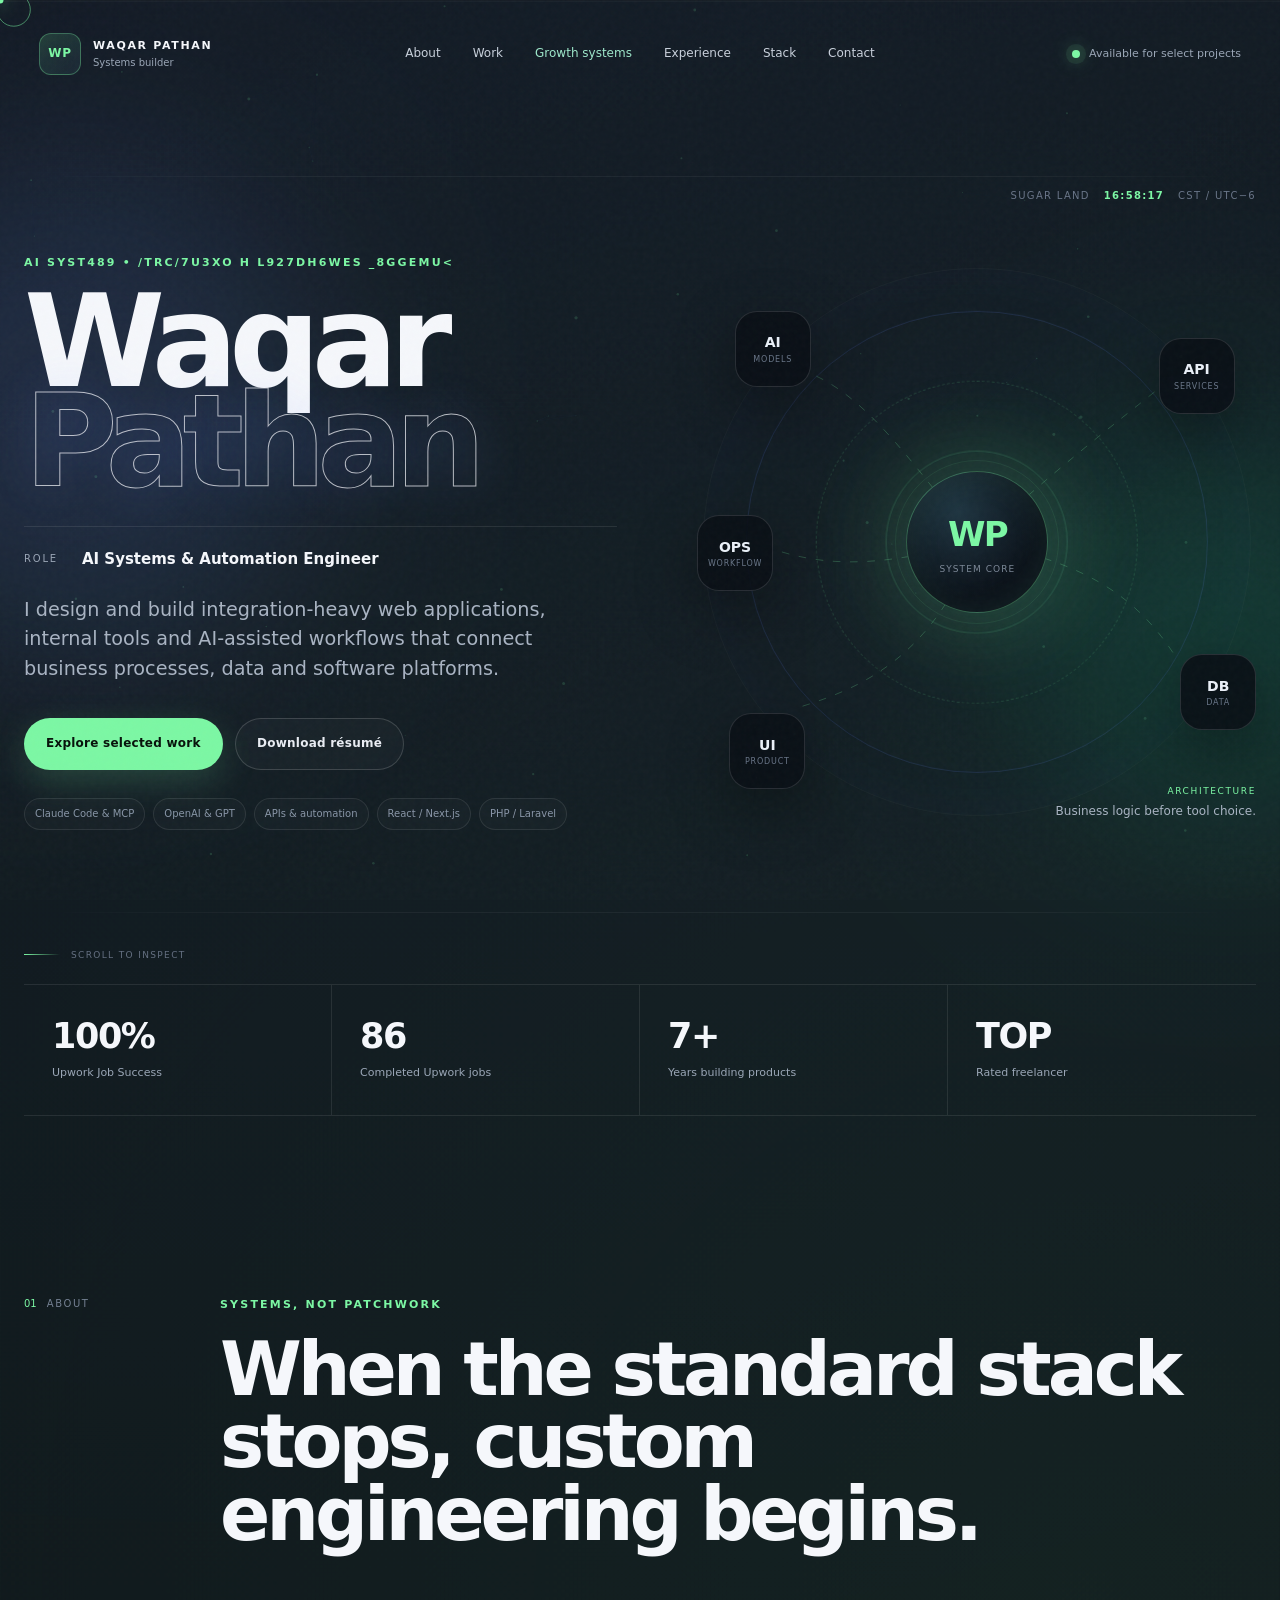
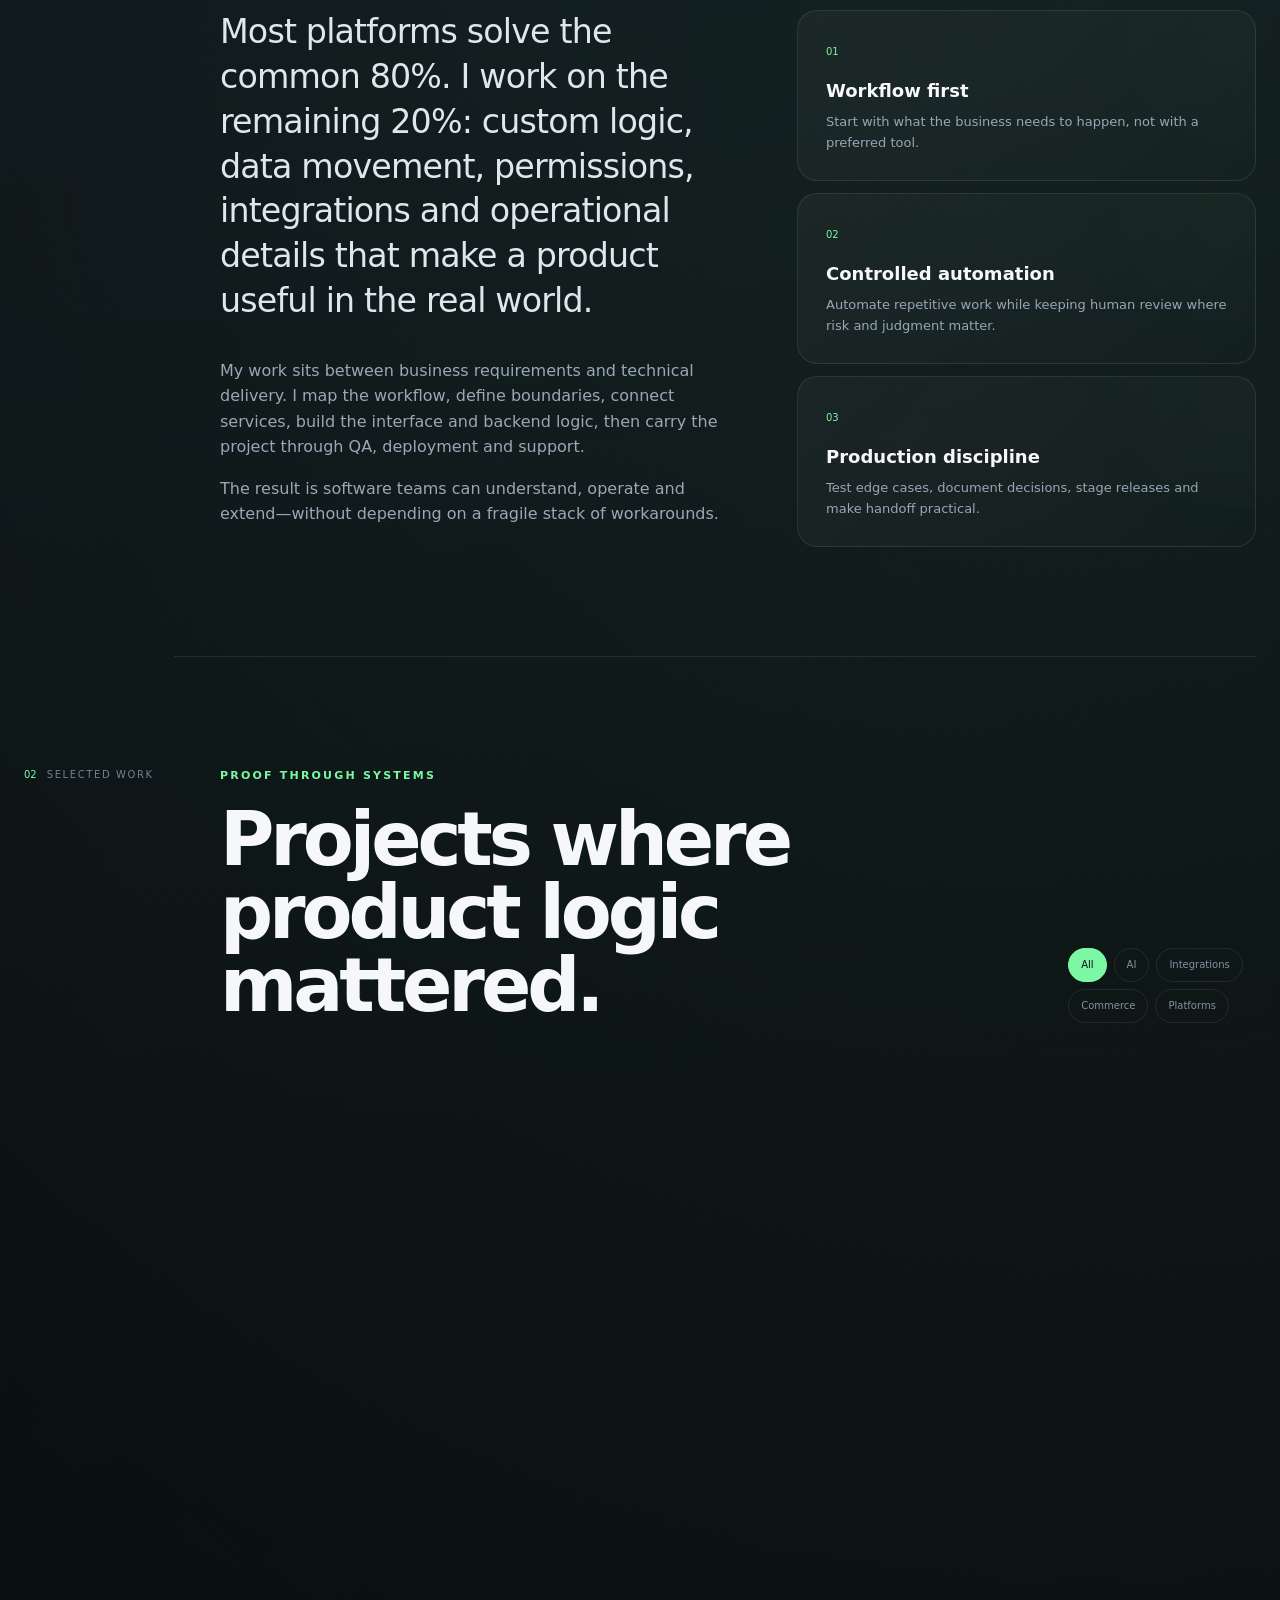
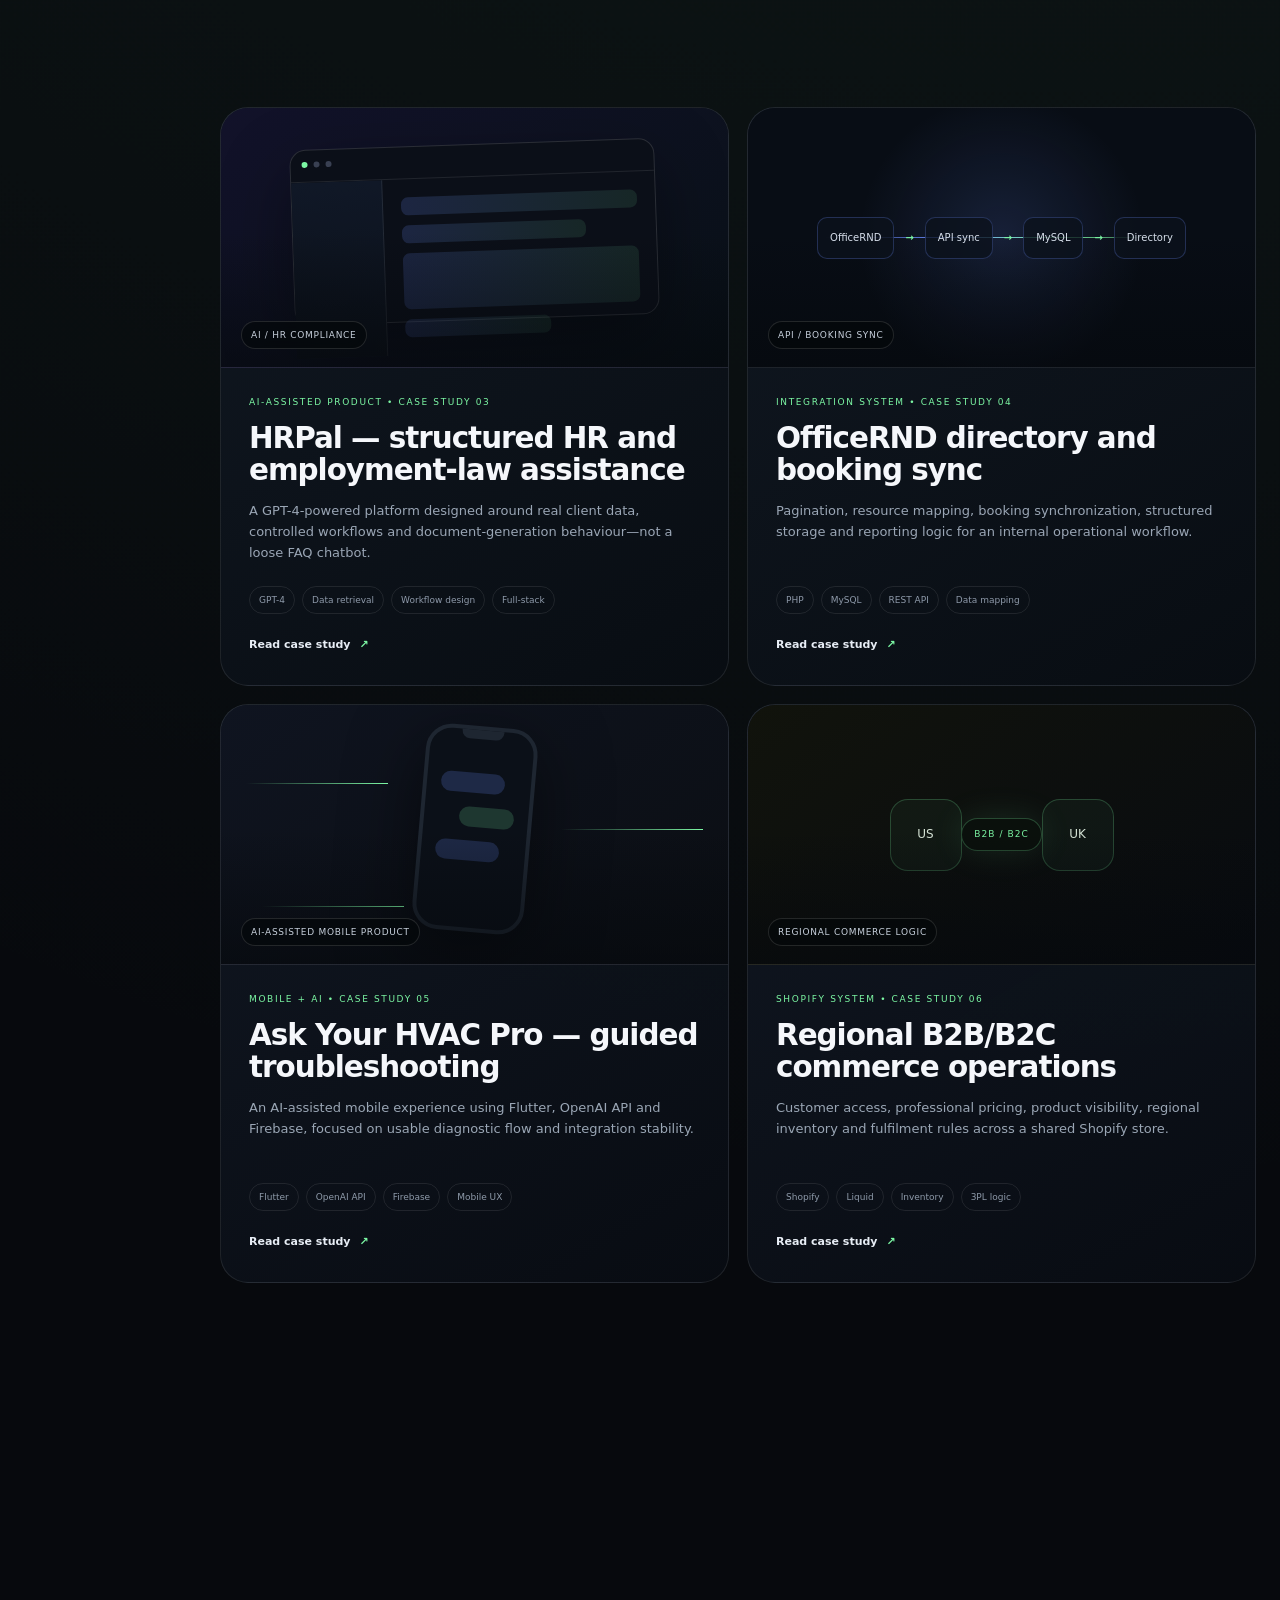
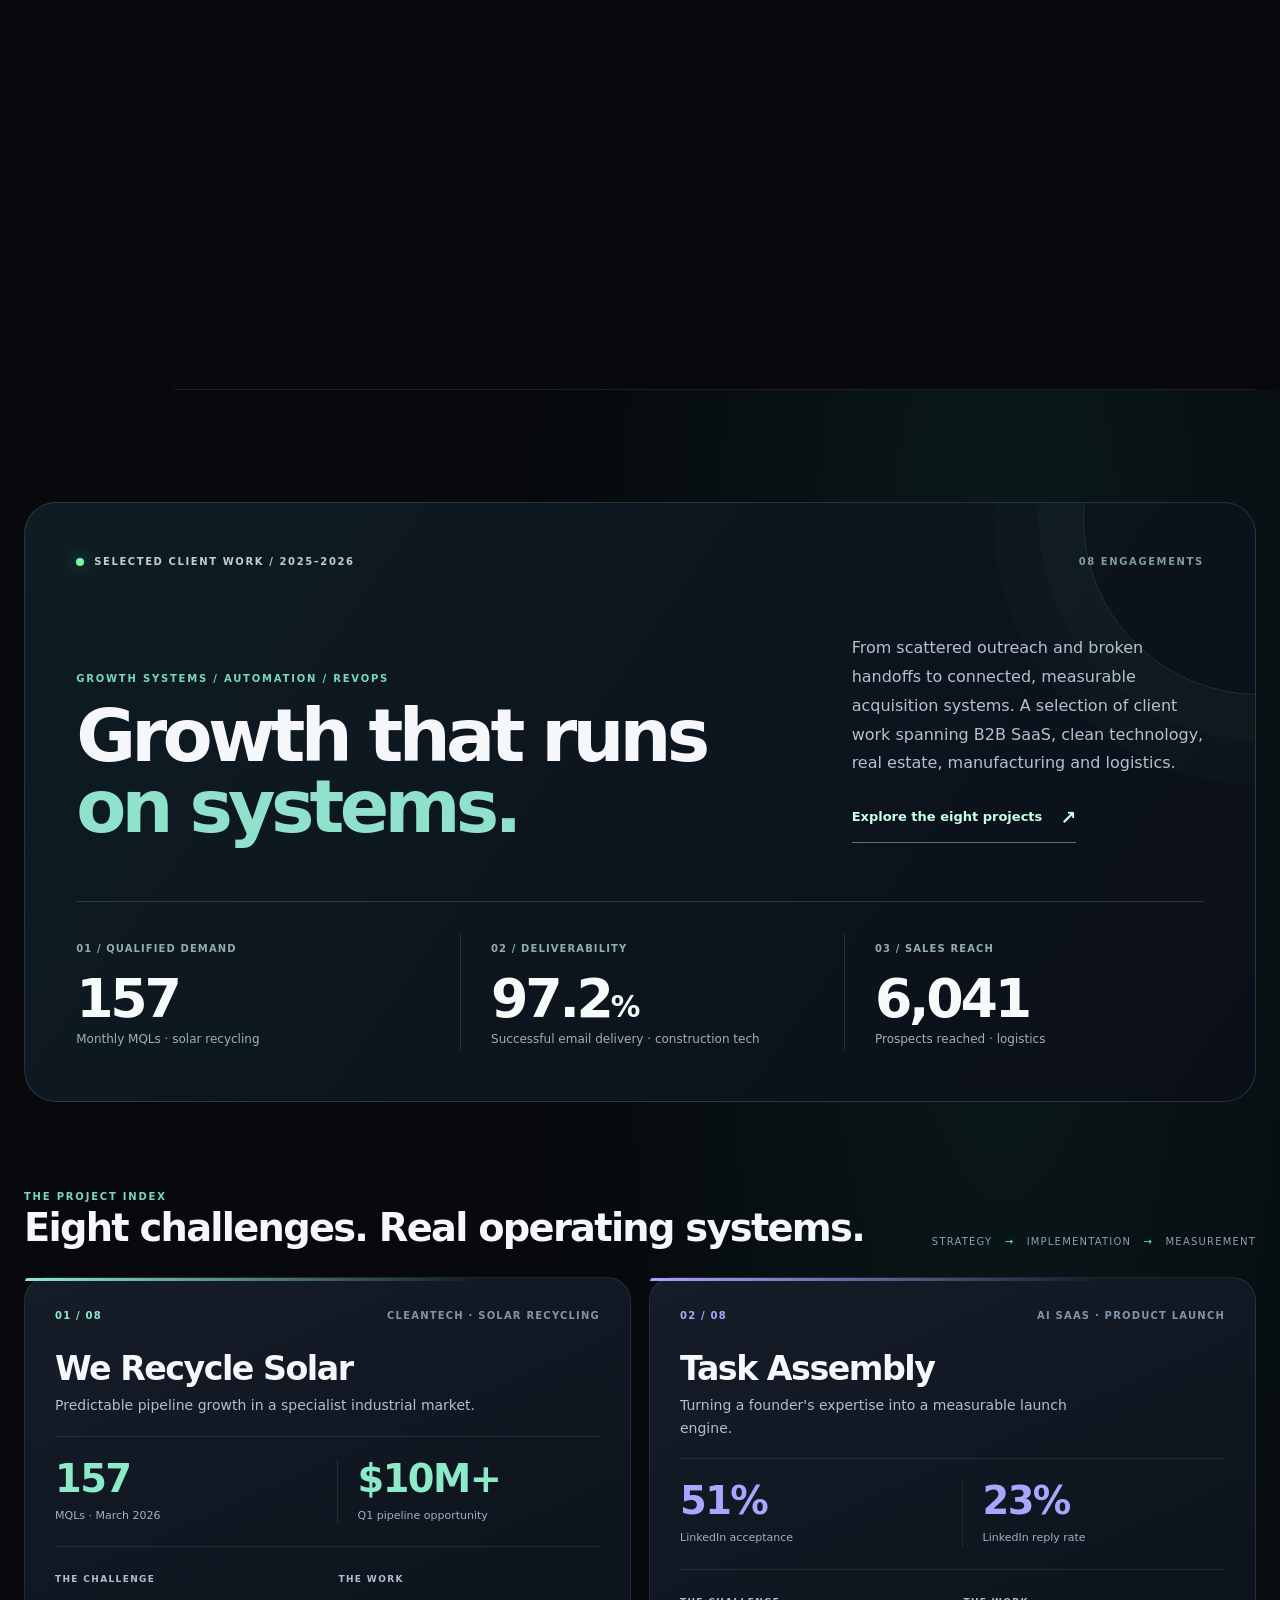
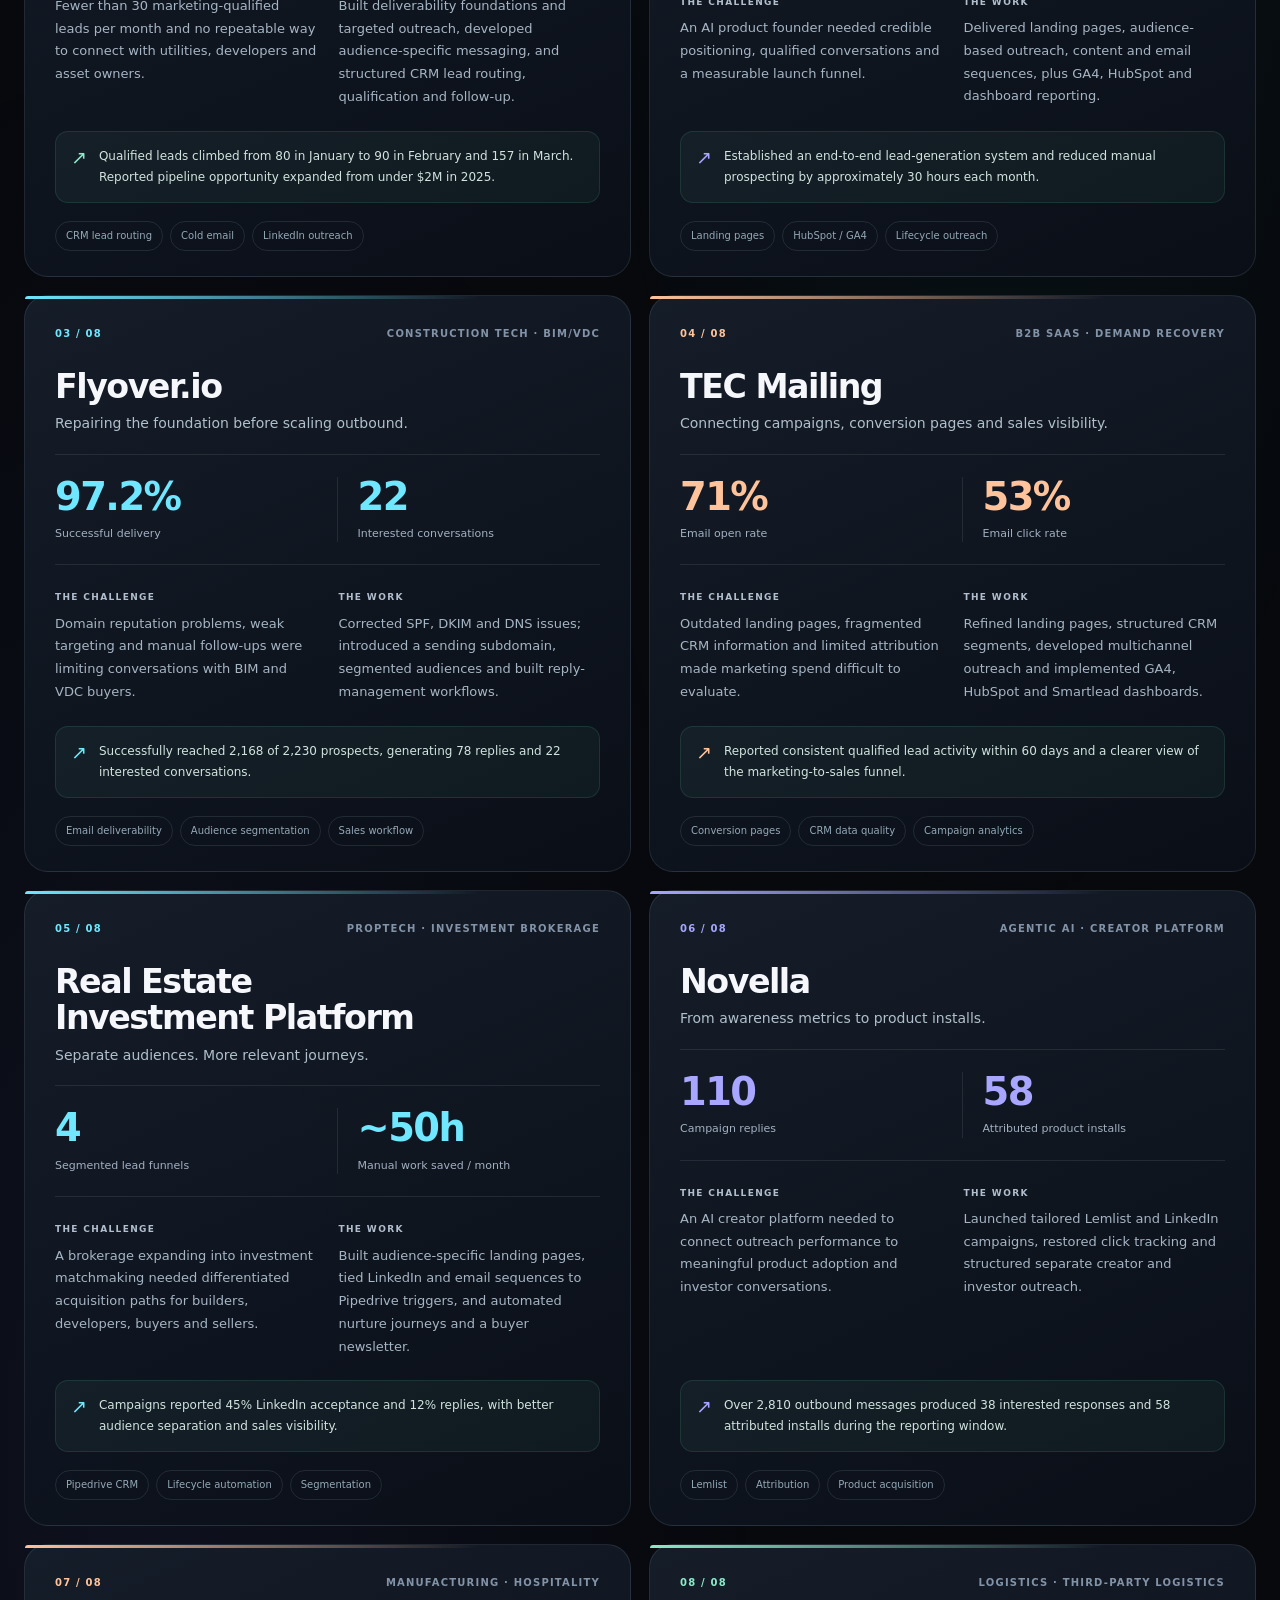
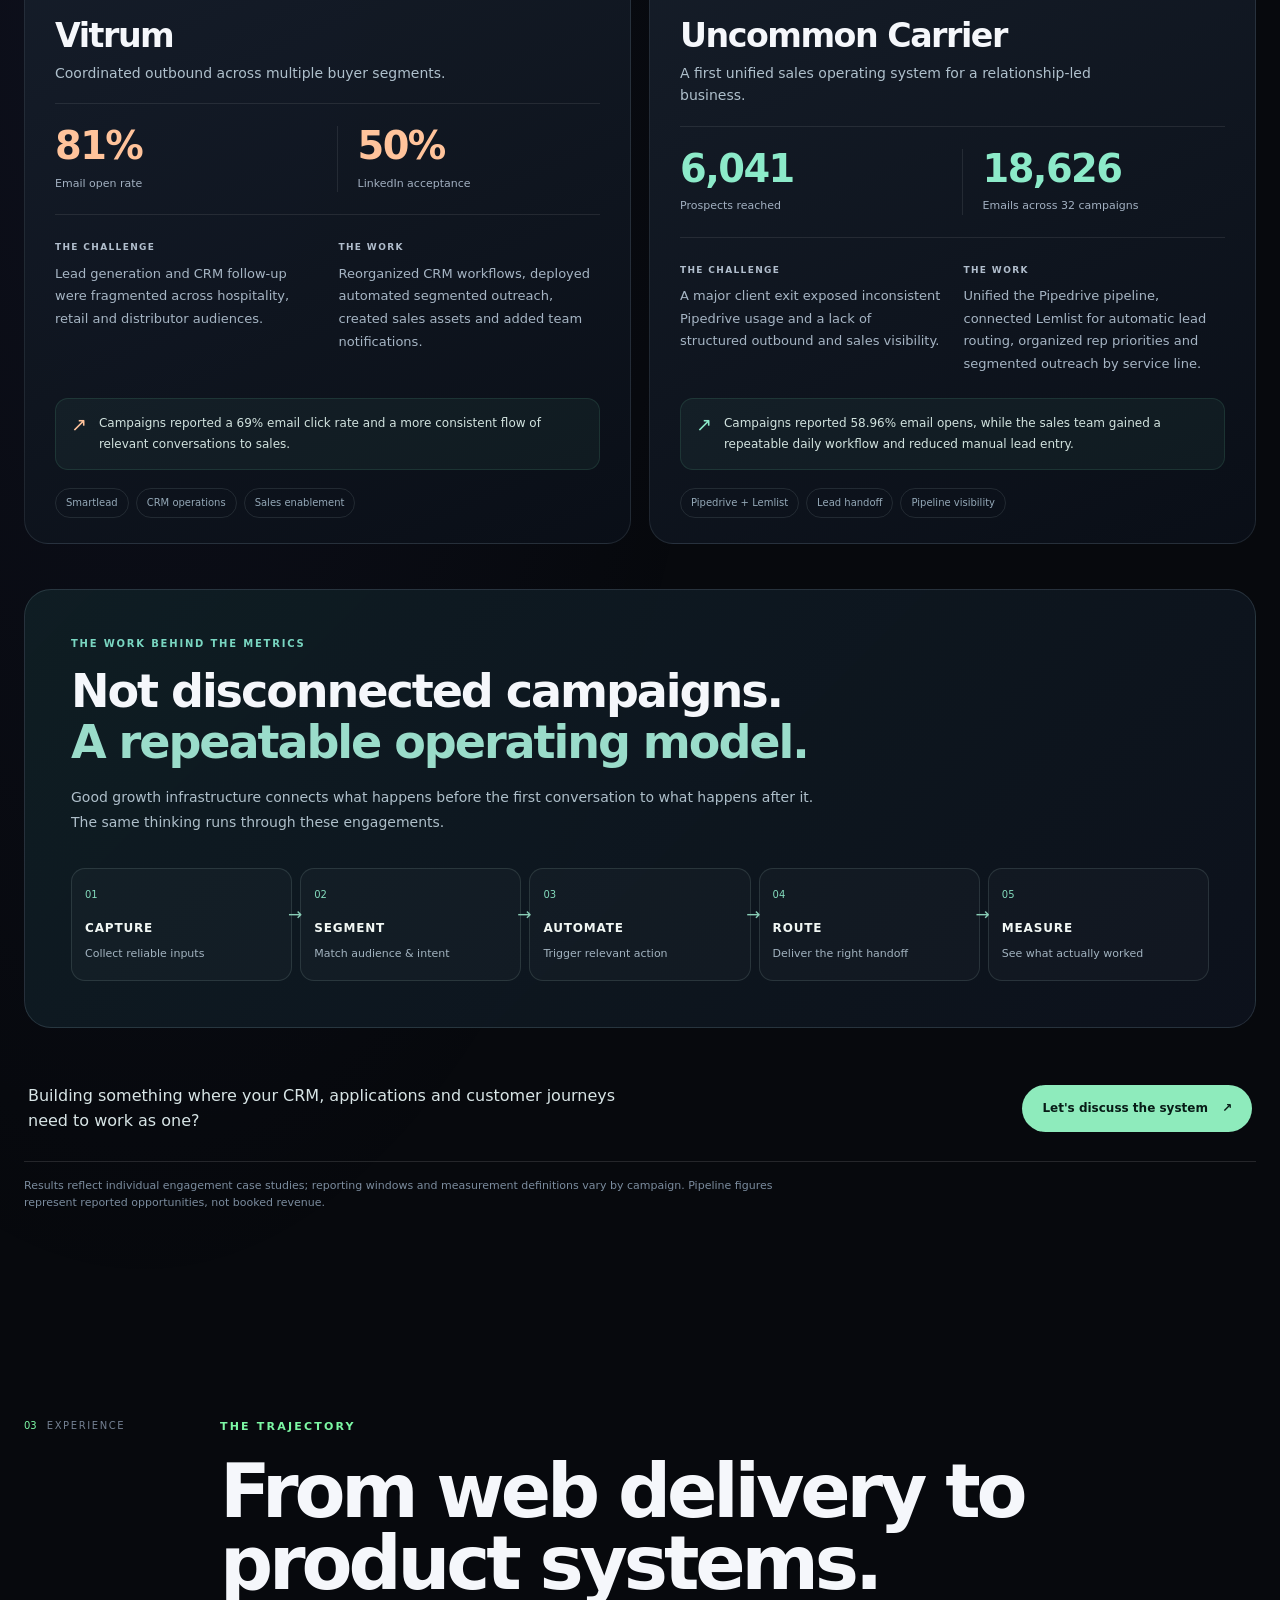
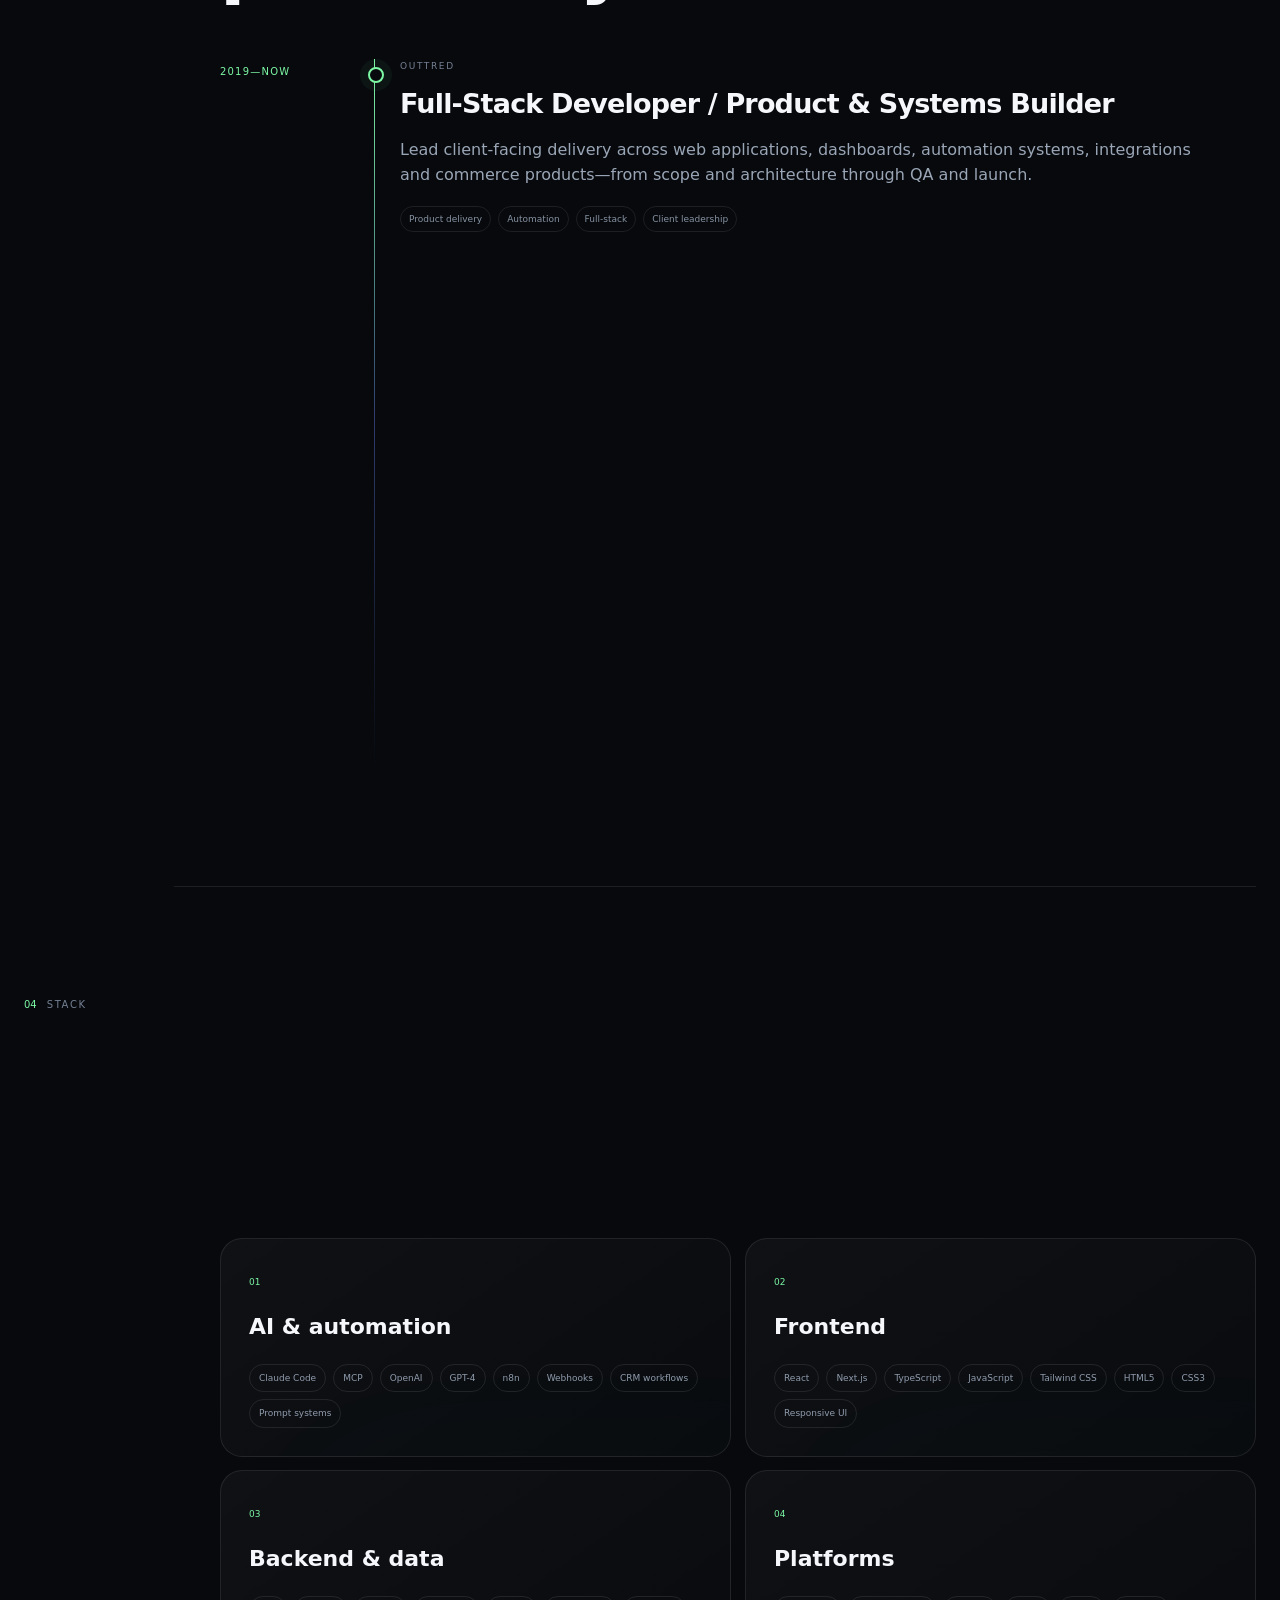
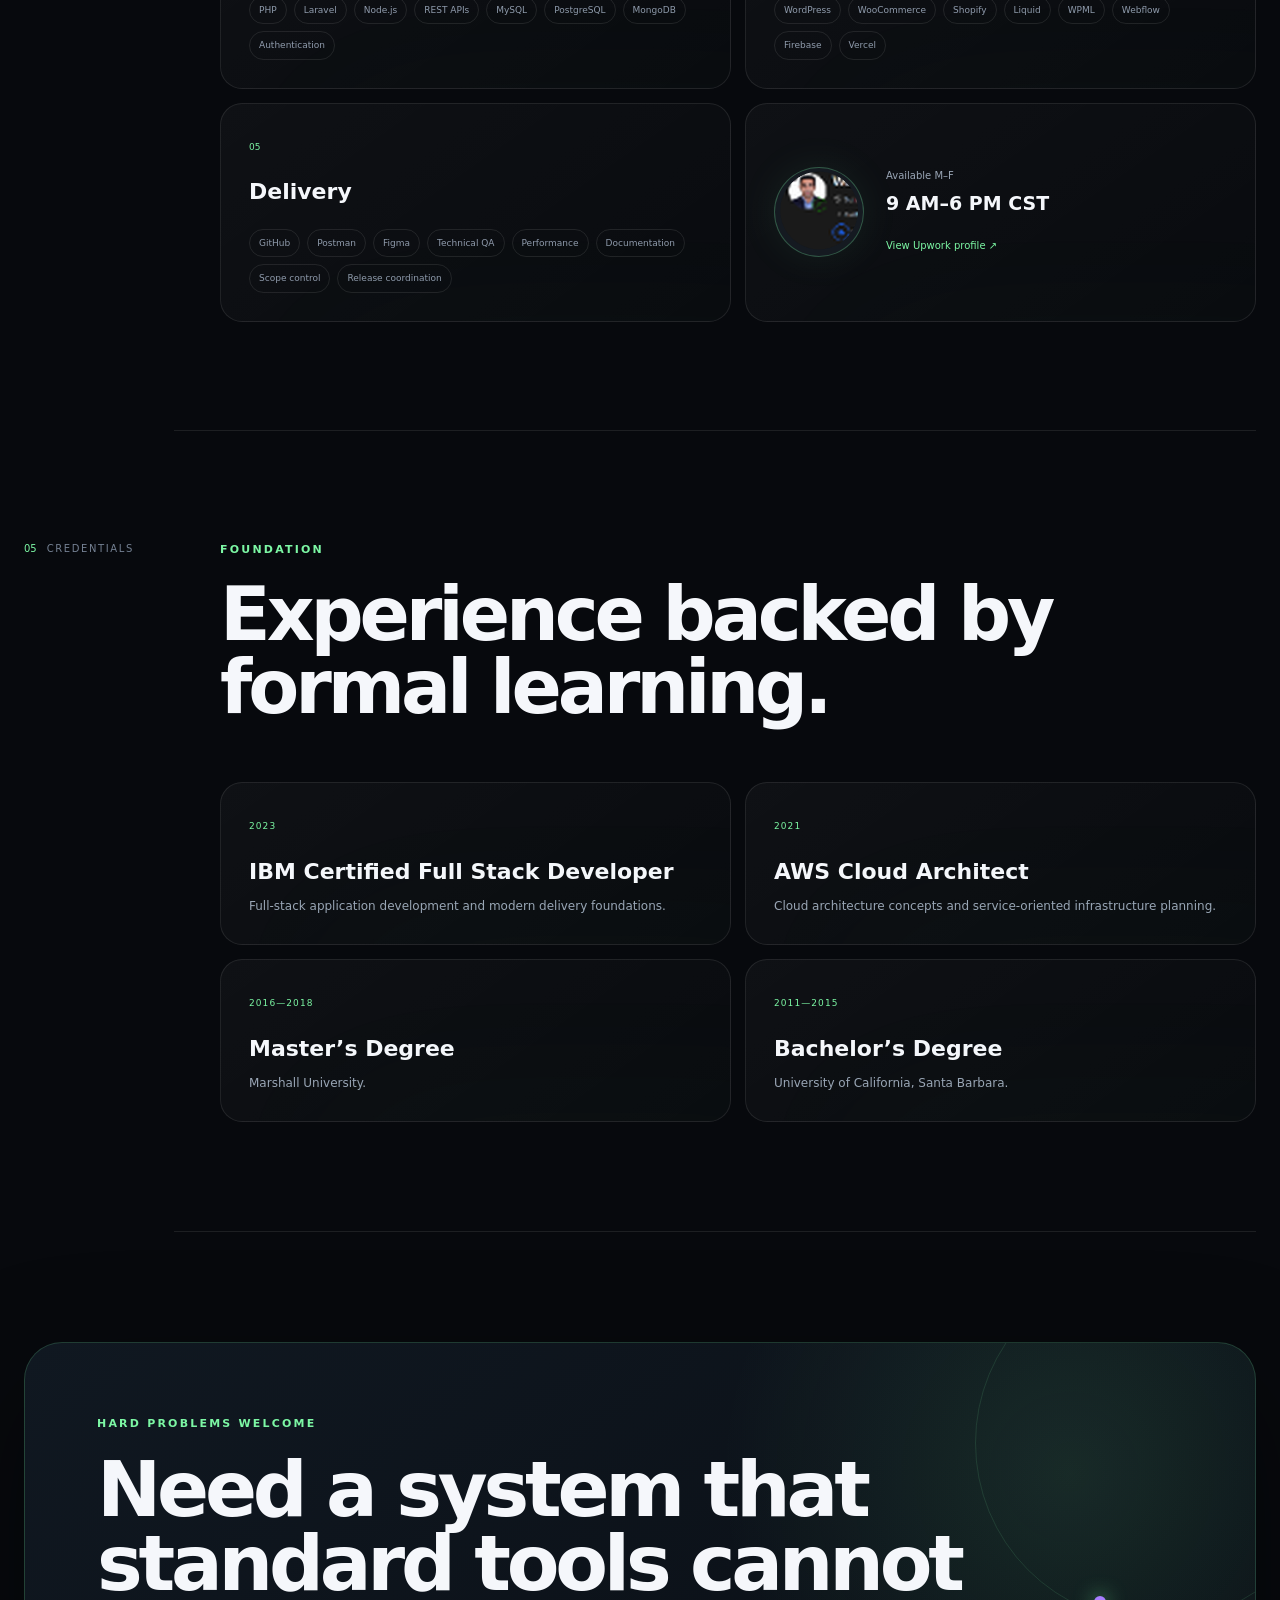
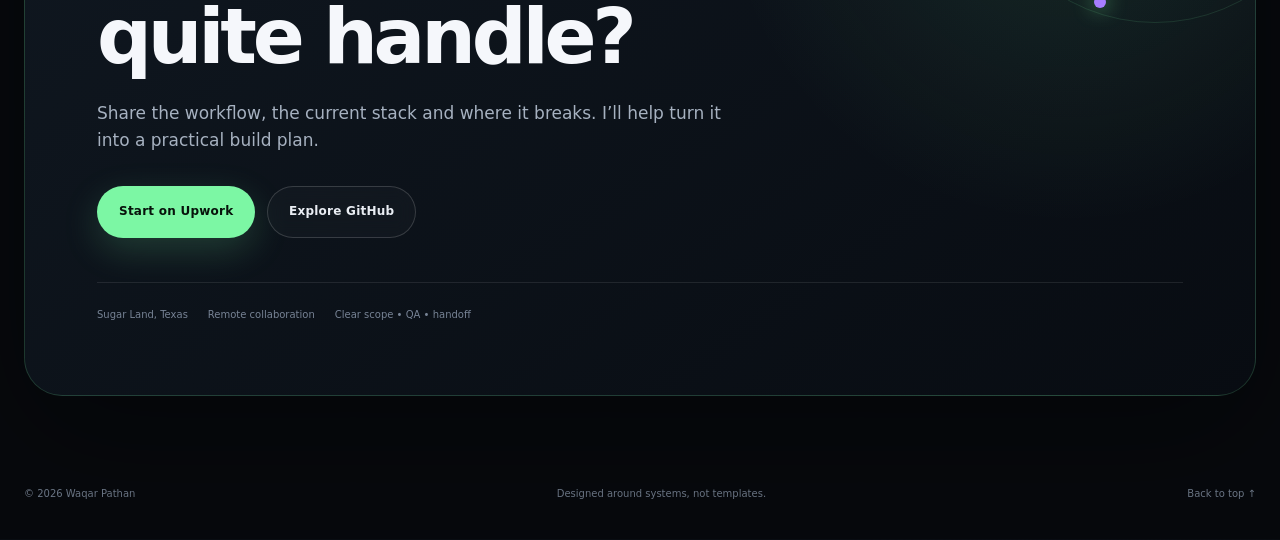
==== commit 8f3a9712: "Publish eight client growth and automation case studies" ====
--- a/index.html
+++ b/index.html
@@ -8,6 +8,7 @@
   <title>Waqar Pathan — AI Systems & Full-Stack Engineer</title>
   <link rel="icon" href="assets/waqar-pathan.png" />
   <link rel="stylesheet" href="styles.css" />
+  <link rel="stylesheet" href="growth.css" />
 </head>
 <body>
   <canvas id="network-canvas" aria-hidden="true"></canvas>
@@ -31,6 +32,7 @@
     <nav class="site-nav" aria-label="Primary navigation">
       <a href="#about">About</a>
       <a href="#work">Work</a>
+      <a class="growth-nav-link" href="#growth-systems">Growth systems</a>
       <a href="#experience">Experience</a>
       <a href="#stack">Stack</a>
       <a href="#contact">Contact</a>
@@ -261,6 +263,221 @@
       </div>
     </section>
 
+
+    <section id="growth-systems" class="growth-section section-shell" aria-labelledby="growth-title">
+      <div class="growth-intro reveal">
+        <div class="growth-intro__eyebrow"><span class="growth-intro__dot"></span> SELECTED CLIENT WORK / 2025–2026 <span class="growth-intro__count">08 ENGAGEMENTS</span></div>
+        <div class="growth-intro__layout">
+          <div>
+            <p class="growth-overline">GROWTH SYSTEMS / AUTOMATION / REVOPS</p>
+            <h2 id="growth-title">Growth that runs <em>on systems.</em></h2>
+          </div>
+          <div class="growth-intro__aside">
+            <p>From scattered outreach and broken handoffs to connected, measurable acquisition systems. A selection of client work spanning B2B SaaS, clean technology, real estate, manufacturing and logistics.</p>
+            <a href="#growth-projects" class="growth-text-link">Explore the eight projects <span aria-hidden="true">↗</span></a>
+          </div>
+        </div>
+        <div class="growth-overview" aria-label="Selected project results">
+          <div class="growth-overview__item"><span>01 / QUALIFIED DEMAND</span><strong>157</strong><p>Monthly MQLs · solar recycling</p></div>
+          <div class="growth-overview__item"><span>02 / DELIVERABILITY</span><strong>97.2<small>%</small></strong><p>Successful email delivery · construction tech</p></div>
+          <div class="growth-overview__item"><span>03 / SALES REACH</span><strong>6,041</strong><p>Prospects reached · logistics</p></div>
+        </div>
+      </div>
+      <div class="growth-section__topline" id="growth-projects">
+        <div><span class="growth-overline">THE PROJECT INDEX</span><h3>Eight challenges. Real operating systems.</h3></div>
+        <span class="growth-section__topline-aside">STRATEGY <span aria-hidden="true">→</span> IMPLEMENTATION <span aria-hidden="true">→</span> MEASUREMENT</span>
+      </div>
+      <div class="growth-grid">
+        
+          <article class="growth-card growth-card--mint reveal" id="growth-we-recycle-solar">
+            <div class="growth-card__top">
+              <span class="growth-card__index">01 / 08</span>
+              <span class="growth-card__sector">CLEANTECH · SOLAR RECYCLING</span>
+            </div>
+            <div class="growth-card__heading">
+              <h3>We Recycle Solar</h3>
+              <p>Predictable pipeline growth in a specialist industrial market.</p>
+            </div>
+            <div class="growth-card__metrics" aria-label="Project results">
+              <div><strong>157</strong><span>MQLs · March 2026</span></div>
+              <div><strong>$10M+</strong><span>Q1 pipeline opportunity</span></div>
+            </div>
+            <div class="growth-card__story">
+              <div><span class="growth-card__label">THE CHALLENGE</span><p>Fewer than 30 marketing-qualified leads per month and no repeatable way to connect with utilities, developers and asset owners.</p></div>
+              <div><span class="growth-card__label">THE WORK</span><p>Built deliverability foundations and targeted outreach, developed audience-specific messaging, and structured CRM lead routing, qualification and follow-up.</p></div>
+            </div>
+            <p class="growth-card__result"><span class="growth-card__result-icon" aria-hidden="true">↗</span>Qualified leads climbed from 80 in January to 90 in February and 157 in March. Reported pipeline opportunity expanded from under $2M in 2025.</p>
+            <div class="growth-card__tags"><span>CRM lead routing</span><span>Cold email</span><span>LinkedIn outreach</span></div>
+          </article>
+
+          <article class="growth-card growth-card--violet reveal" id="growth-task-assembly">
+            <div class="growth-card__top">
+              <span class="growth-card__index">02 / 08</span>
+              <span class="growth-card__sector">AI SAAS · PRODUCT LAUNCH</span>
+            </div>
+            <div class="growth-card__heading">
+              <h3>Task Assembly</h3>
+              <p>Turning a founder's expertise into a measurable launch engine.</p>
+            </div>
+            <div class="growth-card__metrics" aria-label="Project results">
+              <div><strong>51%</strong><span>LinkedIn acceptance</span></div>
+              <div><strong>23%</strong><span>LinkedIn reply rate</span></div>
+            </div>
+            <div class="growth-card__story">
+              <div><span class="growth-card__label">THE CHALLENGE</span><p>An AI product founder needed credible positioning, qualified conversations and a measurable launch funnel.</p></div>
+              <div><span class="growth-card__label">THE WORK</span><p>Delivered landing pages, audience-based outreach, content and email sequences, plus GA4, HubSpot and dashboard reporting.</p></div>
+            </div>
+            <p class="growth-card__result"><span class="growth-card__result-icon" aria-hidden="true">↗</span>Established an end-to-end lead-generation system and reduced manual prospecting by approximately 30 hours each month.</p>
+            <div class="growth-card__tags"><span>Landing pages</span><span>HubSpot / GA4</span><span>Lifecycle outreach</span></div>
+          </article>
+
+          <article class="growth-card growth-card--cyan reveal" id="growth-flyover">
+            <div class="growth-card__top">
+              <span class="growth-card__index">03 / 08</span>
+              <span class="growth-card__sector">CONSTRUCTION TECH · BIM/VDC</span>
+            </div>
+            <div class="growth-card__heading">
+              <h3>Flyover.io</h3>
+              <p>Repairing the foundation before scaling outbound.</p>
+            </div>
+            <div class="growth-card__metrics" aria-label="Project results">
+              <div><strong>97.2%</strong><span>Successful delivery</span></div>
+              <div><strong>22</strong><span>Interested conversations</span></div>
+            </div>
+            <div class="growth-card__story">
+              <div><span class="growth-card__label">THE CHALLENGE</span><p>Domain reputation problems, weak targeting and manual follow-ups were limiting conversations with BIM and VDC buyers.</p></div>
+              <div><span class="growth-card__label">THE WORK</span><p>Corrected SPF, DKIM and DNS issues; introduced a sending subdomain, segmented audiences and built reply-management workflows.</p></div>
+            </div>
+            <p class="growth-card__result"><span class="growth-card__result-icon" aria-hidden="true">↗</span>Successfully reached 2,168 of 2,230 prospects, generating 78 replies and 22 interested conversations.</p>
+            <div class="growth-card__tags"><span>Email deliverability</span><span>Audience segmentation</span><span>Sales workflow</span></div>
+          </article>
+
+          <article class="growth-card growth-card--peach reveal" id="growth-tec-mailing">
+            <div class="growth-card__top">
+              <span class="growth-card__index">04 / 08</span>
+              <span class="growth-card__sector">B2B SAAS · DEMAND RECOVERY</span>
+            </div>
+            <div class="growth-card__heading">
+              <h3>TEC Mailing</h3>
+              <p>Connecting campaigns, conversion pages and sales visibility.</p>
+            </div>
+            <div class="growth-card__metrics" aria-label="Project results">
+              <div><strong>71%</strong><span>Email open rate</span></div>
+              <div><strong>53%</strong><span>Email click rate</span></div>
+            </div>
+            <div class="growth-card__story">
+              <div><span class="growth-card__label">THE CHALLENGE</span><p>Outdated landing pages, fragmented CRM information and limited attribution made marketing spend difficult to evaluate.</p></div>
+              <div><span class="growth-card__label">THE WORK</span><p>Refined landing pages, structured CRM segments, developed multichannel outreach and implemented GA4, HubSpot and Smartlead dashboards.</p></div>
+            </div>
+            <p class="growth-card__result"><span class="growth-card__result-icon" aria-hidden="true">↗</span>Reported consistent qualified lead activity within 60 days and a clearer view of the marketing-to-sales funnel.</p>
+            <div class="growth-card__tags"><span>Conversion pages</span><span>CRM data quality</span><span>Campaign analytics</span></div>
+          </article>
+
+          <article class="growth-card growth-card--cyan reveal" id="growth-real-estate">
+            <div class="growth-card__top">
+              <span class="growth-card__index">05 / 08</span>
+              <span class="growth-card__sector">PROPTECH · INVESTMENT BROKERAGE</span>
+            </div>
+            <div class="growth-card__heading">
+              <h3>Real Estate Investment Platform</h3>
+              <p>Separate audiences. More relevant journeys.</p>
+            </div>
+            <div class="growth-card__metrics" aria-label="Project results">
+              <div><strong>4</strong><span>Segmented lead funnels</span></div>
+              <div><strong>~50h</strong><span>Manual work saved / month</span></div>
+            </div>
+            <div class="growth-card__story">
+              <div><span class="growth-card__label">THE CHALLENGE</span><p>A brokerage expanding into investment matchmaking needed differentiated acquisition paths for builders, developers, buyers and sellers.</p></div>
+              <div><span class="growth-card__label">THE WORK</span><p>Built audience-specific landing pages, tied LinkedIn and email sequences to Pipedrive triggers, and automated nurture journeys and a buyer newsletter.</p></div>
+            </div>
+            <p class="growth-card__result"><span class="growth-card__result-icon" aria-hidden="true">↗</span>Campaigns reported 45% LinkedIn acceptance and 12% replies, with better audience separation and sales visibility.</p>
+            <div class="growth-card__tags"><span>Pipedrive CRM</span><span>Lifecycle automation</span><span>Segmentation</span></div>
+          </article>
+
+          <article class="growth-card growth-card--violet reveal" id="growth-novella">
+            <div class="growth-card__top">
+              <span class="growth-card__index">06 / 08</span>
+              <span class="growth-card__sector">AGENTIC AI · CREATOR PLATFORM</span>
+            </div>
+            <div class="growth-card__heading">
+              <h3>Novella</h3>
+              <p>From awareness metrics to product installs.</p>
+            </div>
+            <div class="growth-card__metrics" aria-label="Project results">
+              <div><strong>110</strong><span>Campaign replies</span></div>
+              <div><strong>58</strong><span>Attributed product installs</span></div>
+            </div>
+            <div class="growth-card__story">
+              <div><span class="growth-card__label">THE CHALLENGE</span><p>An AI creator platform needed to connect outreach performance to meaningful product adoption and investor conversations.</p></div>
+              <div><span class="growth-card__label">THE WORK</span><p>Launched tailored Lemlist and LinkedIn campaigns, restored click tracking and structured separate creator and investor outreach.</p></div>
+            </div>
+            <p class="growth-card__result"><span class="growth-card__result-icon" aria-hidden="true">↗</span>Over 2,810 outbound messages produced 38 interested responses and 58 attributed installs during the reporting window.</p>
+            <div class="growth-card__tags"><span>Lemlist</span><span>Attribution</span><span>Product acquisition</span></div>
+          </article>
+
+          <article class="growth-card growth-card--peach reveal" id="growth-vitrum">
+            <div class="growth-card__top">
+              <span class="growth-card__index">07 / 08</span>
+              <span class="growth-card__sector">MANUFACTURING · HOSPITALITY</span>
+            </div>
+            <div class="growth-card__heading">
+              <h3>Vitrum</h3>
+              <p>Coordinated outbound across multiple buyer segments.</p>
+            </div>
+            <div class="growth-card__metrics" aria-label="Project results">
+              <div><strong>81%</strong><span>Email open rate</span></div>
+              <div><strong>50%</strong><span>LinkedIn acceptance</span></div>
+            </div>
+            <div class="growth-card__story">
+              <div><span class="growth-card__label">THE CHALLENGE</span><p>Lead generation and CRM follow-up were fragmented across hospitality, retail and distributor audiences.</p></div>
+              <div><span class="growth-card__label">THE WORK</span><p>Reorganized CRM workflows, deployed automated segmented outreach, created sales assets and added team notifications.</p></div>
+            </div>
+            <p class="growth-card__result"><span class="growth-card__result-icon" aria-hidden="true">↗</span>Campaigns reported a 69% email click rate and a more consistent flow of relevant conversations to sales.</p>
+            <div class="growth-card__tags"><span>Smartlead</span><span>CRM operations</span><span>Sales enablement</span></div>
+          </article>
+
+          <article class="growth-card growth-card--mint reveal" id="growth-uncommon-carrier">
+            <div class="growth-card__top">
+              <span class="growth-card__index">08 / 08</span>
+              <span class="growth-card__sector">LOGISTICS · THIRD-PARTY LOGISTICS</span>
+            </div>
+            <div class="growth-card__heading">
+              <h3>Uncommon Carrier</h3>
+              <p>A first unified sales operating system for a relationship-led business.</p>
+            </div>
+            <div class="growth-card__metrics" aria-label="Project results">
+              <div><strong>6,041</strong><span>Prospects reached</span></div>
+              <div><strong>18,626</strong><span>Emails across 32 campaigns</span></div>
+            </div>
+            <div class="growth-card__story">
+              <div><span class="growth-card__label">THE CHALLENGE</span><p>A major client exit exposed inconsistent Pipedrive usage and a lack of structured outbound and sales visibility.</p></div>
+              <div><span class="growth-card__label">THE WORK</span><p>Unified the Pipedrive pipeline, connected Lemlist for automatic lead routing, organized rep priorities and segmented outreach by service line.</p></div>
+            </div>
+            <p class="growth-card__result"><span class="growth-card__result-icon" aria-hidden="true">↗</span>Campaigns reported 58.96% email opens, while the sales team gained a repeatable daily workflow and reduced manual lead entry.</p>
+            <div class="growth-card__tags"><span>Pipedrive + Lemlist</span><span>Lead handoff</span><span>Pipeline visibility</span></div>
+          </article>
+      </div>
+      <div class="growth-system-map reveal">
+        <div class="growth-system-map__intro">
+          <span class="growth-overline">THE WORK BEHIND THE METRICS</span>
+          <h3>Not disconnected campaigns.<br><em>A repeatable operating model.</em></h3>
+          <p>Good growth infrastructure connects what happens before the first conversation to what happens after it. The same thinking runs through these engagements.</p>
+        </div>
+        <ol class="growth-flow">
+          <li><span>01</span><strong>CAPTURE</strong><small>Collect reliable inputs</small></li>
+          <li><span>02</span><strong>SEGMENT</strong><small>Match audience & intent</small></li>
+          <li><span>03</span><strong>AUTOMATE</strong><small>Trigger relevant action</small></li>
+          <li><span>04</span><strong>ROUTE</strong><small>Deliver the right handoff</small></li>
+          <li><span>05</span><strong>MEASURE</strong><small>See what actually worked</small></li>
+        </ol>
+      </div>
+      <div class="growth-footer reveal">
+        <p>Building something where your CRM, applications and customer journeys need to work as one?</p>
+        <a href="#contact">Let's discuss the system <span aria-hidden="true">↗</span></a>
+      </div>
+      <p class="growth-disclaimer">Results reflect individual engagement case studies; reporting windows and measurement definitions vary by campaign. Pipeline figures represent reported opportunities, not booked revenue.</p>
+    </section>
+
     <section id="experience" class="content-section section-shell">
       <div class="section-index reveal"><span>03</span><small>Experience</small></div>
       <div class="section-content">
--- a/growth.css
+++ b/growth.css
@@ -0,0 +1,116 @@
+
+/* Growth systems: editorial case-study collection, scoped to .growth-* */
+.growth-section { position:relative; padding: 112px 0 96px; scroll-margin-top:92px; }
+.growth-section::before { content:"";position:absolute;inset:0 -3%;pointer-events:none;z-index:-1;background:radial-gradient(ellipse at 78% 8%,rgba(42,193,171,.09),transparent 34%),radial-gradient(ellipse at 12% 65%,rgba(105,111,231,.08),transparent 38%); }
+.growth-intro {border:1px solid rgba(146,210,197,.18);border-radius:32px;background:linear-gradient(125deg,rgba(15,29,37,.96),rgba(11,15,25,.98));padding:clamp(24px,4vw,58px);position:relative;overflow:hidden; }
+.growth-intro::after {content:"";position:absolute;width:350px;height:350px;right:-180px;top:-160px;border:1px solid rgba(124,247,164,.15);border-radius:50%;box-shadow:0 0 0 45px rgba(124,247,164,.018),0 0 0 90px rgba(124,247,164,.015);pointer-events:none; }
+.growth-intro__eyebrow { display:flex;align-items:center;gap:10px;font-size:10px;color:#bbd0d0;letter-spacing:.16em;font-weight:700; }
+.growth-intro__dot {width:8px;height:8px;border-radius:50%;background:var(--green);box-shadow:0 0 18px rgba(124,247,164,.55);}
+.growth-intro__count {margin-left:auto;color:#809a9b;}
+.growth-intro__layout {display:grid;grid-template-columns:minmax(0,1.35fr) minmax(270px,.65fr);align-items:end;gap:44px;margin:64px 0 58px;position:relative;z-index:1;}
+.growth-overline {color:#79d6c1;font-size:10px;letter-spacing:.18em;font-weight:750;margin:0 0 14px;text-transform:uppercase;}
+.growth-intro h2 {font-size:clamp(46px,5.7vw,94px);line-height:.97;letter-spacing:-.065em;font-weight:730;margin:0;max-width:800px;}
+.growth-intro h2 em {display:block;font-style:normal;color:#8fe1cc;}
+.growth-intro__aside p {font-size:16px;line-height:1.8;color:#b3c2cd;margin:0 0 24px;max-width:390px;}
+.growth-text-link {font-size:13px;font-weight:700;color:#c8ffe7;border-bottom:1px solid rgba(124,247,164,.5);padding-bottom:9px;display:inline-flex;align-items:center;gap:18px;}
+.growth-text-link span {font-size:19px;}
+.growth-overview {display:grid;grid-template-columns:repeat(3,minmax(0,1fr));border-top:1px solid rgba(194,230,226,.16);padding-top:32px;gap:24px;}
+.growth-overview__item + .growth-overview__item {border-left:1px solid rgba(194,230,226,.14);padding-left:30px;}
+.growth-overview__item > span {font-size:10px;letter-spacing:.11em;color:#91adae;font-weight:700;}
+.growth-overview__item strong {display:block;margin:10px 0 2px;color:#f6faf9;font-size:clamp(40px,4.2vw,65px);line-height:1.1;letter-spacing:-.06em;font-variant-numeric:tabular-nums;}
+.growth-overview__item strong small {font-size:.55em;letter-spacing:0;}
+.growth-overview__item p {font-size:12px;color:#9cb3b5;margin:0;}
+.growth-section__topline {display:flex;justify-content:space-between;align-items:end;gap:20px;margin:80px 0 27px;scroll-margin-top:120px;}
+.growth-section__topline h3 {font-size:clamp(26px,3vw,42px);line-height:1.1;letter-spacing:-.045em;margin:0;}
+.growth-section__topline-aside {font-size:10px;letter-spacing:.12em;color:#8f9faf;white-space:nowrap;}
+.growth-section__topline-aside span {color:var(--green);padding:0 8px;}
+.growth-grid {display:grid;grid-template-columns:repeat(2,minmax(0,1fr));gap:18px;}
+.growth-card {--growth-accent:#8ceac9;position:relative;min-width:0;padding:30px 30px 25px;border:1px solid rgba(168,193,210,.13);border-radius:24px;background:linear-gradient(156deg,rgba(22,30,42,.96),rgba(10,15,24,.96));display:flex;flex-direction:column;isolation:isolate;transition:border-color .25s,box-shadow .25s,transform .25s;}
+.growth-card:hover {transform:translateY(-3px);border-color:rgba(124,247,164,.28);box-shadow:0 24px 65px rgba(0,0,0,.24);}
+.growth-card::before {content:"";position:absolute;left:0;right:0;top:0;height:3px;background:linear-gradient(90deg,var(--growth-accent),transparent 75%);border-radius:24px 24px 0 0;}
+.growth-card--violet {--growth-accent:#a8a6ff;}
+.growth-card--cyan {--growth-accent:#6ee7ff;}
+.growth-card--peach {--growth-accent:#ffc39b;}
+.growth-card__top {display:flex;gap:16px;align-items:start;justify-content:space-between;color:#8292a7;font-size:10px;letter-spacing:.12em;font-weight:700;min-height:19px;}
+.growth-card__index {color:var(--growth-accent);white-space:nowrap;}
+.growth-card__sector {text-align:right;}
+.growth-card__heading {margin:24px 0 19px;}
+.growth-card__heading h3 {margin:0 0 7px;font-size:clamp(27px,2.6vw,40px);line-height:1.1;letter-spacing:-.045em;font-weight:700;text-wrap:balance;}
+.growth-card__heading p {color:#afc0cc;line-height:1.6;font-size:14px;margin:0;max-width:440px;}
+.growth-card__metrics {display:grid;grid-template-columns:repeat(2,minmax(0,1fr));gap:18px;padding:22px 0;border-top:1px solid rgba(255,255,255,.085);border-bottom:1px solid rgba(255,255,255,.085);}
+.growth-card__metrics>div+div {border-left:1px solid rgba(255,255,255,.085);padding-left:20px;}
+.growth-card__metrics strong {display:block;font-size:clamp(29px,3vw,45px);line-height:1.05;color:var(--growth-accent);font-variant-numeric:tabular-nums;letter-spacing:-.04em;}
+.growth-card__metrics span {font-size:11px;color:#a2b0c1;margin-top:9px;display:block;line-height:1.5;}
+.growth-card__story {display:grid;grid-template-columns:1fr 1fr;gap:22px;margin:25px 0 22px;}
+.growth-card__label {display:block;font-weight:750;font-size:9px;letter-spacing:.15em;color:#b1becd;}
+.growth-card__story p {margin:8px 0 0;font-size:13px;line-height:1.75;color:#a6b5c4;}
+.growth-card__result {display:flex;gap:12px;align-items:flex-start;color:#d2e3df;background:rgba(113,219,173,.055);border:1px solid rgba(113,219,173,.12);border-radius:13px;padding:14px 15px;font-size:12px;line-height:1.75;margin:auto 0 18px;}
+.growth-card__result-icon {font-size:19px;line-height:1.2;color:var(--growth-accent);flex:none;}
+.growth-card__tags {display:flex;flex-wrap:wrap;gap:7px;}
+.growth-card__tags span {border:1px solid rgba(189,209,215,.12);padding:6px 10px;border-radius:100px;color:#94a8b7;font-size:10px;}
+.growth-system-map {margin-top:45px;padding:clamp(26px,4vw,46px);border:1px solid rgba(168,193,210,.17);border-radius:27px;background:linear-gradient(135deg,rgba(16,31,37,.9),rgba(13,18,29,.95));}
+.growth-system-map__intro {display:flex;flex-direction:column;align-items:flex-start;max-width:770px;}
+.growth-system-map__intro h3 {font-size:clamp(31px,3.6vw,52px);font-weight:700;letter-spacing:-.045em;line-height:1.12;margin:0 0 16px;}
+.growth-system-map__intro h3 em {font-style:normal;color:#9adcca;}
+.growth-system-map__intro p {margin:0 0 33px;color:#aebfca;font-size:14px;line-height:1.8;}
+.growth-flow {list-style:none;counter-reset:none;display:grid;grid-template-columns:repeat(5,1fr);gap:8px;margin:0;padding:0;}
+.growth-flow li {position:relative;border:1px solid rgba(173,209,202,.15);border-radius:14px;padding:18px 13px;background:rgba(255,255,255,.025);min-width:0;}
+.growth-flow li:not(:last-child)::after {content:"→";position:absolute;z-index:2;right:-11px;top:32px;color:#89cdb6;font-size:17px;}
+.growth-flow li span {font-size:10px;color:#83dabc;display:block;margin-bottom:16px;}
+.growth-flow li strong {font-size:12px;display:block;letter-spacing:.07em;color:#f1f7f4;}
+.growth-flow li small {font-size:11px;display:block;color:#a2b3c0;margin-top:6px;line-height:1.55;}
+.growth-footer {display:flex;align-items:center;justify-content:space-between;gap:28px;padding:27px 4px;margin-top:28px;border-bottom:1px solid rgba(255,255,255,.12);}
+.growth-footer p {font-size:16px;line-height:1.6;margin:0;color:#d8e5e6;max-width:620px;}
+.growth-footer a {display:inline-flex;align-items:center;gap:14px;flex:none;color:#081c17;background:#8eebbc;border-radius:50px;padding:14px 20px;font-size:12px;font-weight:750;}
+.growth-footer a:hover {background:#b7ffdc;}
+.growth-disclaimer {color:#7b8c9e;font-size:11px;line-height:1.6;max-width:800px;margin:15px 0 0;}
+.growth-nav-link {color:#9ee8cb!important;}
+.growth-entry {margin-top:25px;display:flex;align-items:center;justify-content:space-between;gap:18px;padding:20px 24px;background:rgba(119,226,186,.06);border:1px solid rgba(119,226,186,.22);border-radius:18px;}
+.growth-entry div {display:flex;flex-direction:column;gap:3px;}
+.growth-entry strong {font-size:16px;}
+.growth-entry span {font-size:12px;color:#9dafb9;}
+.growth-entry a {color:#8ee9c5;font-size:13px;font-weight:750;white-space:nowrap;}
+@media(max-width:1080px) {
+ .growth-intro__layout {grid-template-columns:1fr;gap:24px;margin:45px 0;}
+ .growth-intro__aside p {max-width:700px;}
+ .growth-section__topline-aside {display:none;}
+ .growth-card__story {grid-template-columns:1fr;gap:17px;}
+ .growth-flow {grid-template-columns:repeat(3,1fr);}
+ .growth-flow li::after {display:none;}
+}
+@media(max-width:760px) {
+ .growth-section {padding:70px 0 55px;scroll-margin-top:70px;}
+ .growth-intro {border-radius:22px;padding:24px 21px;}
+ .growth-intro__eyebrow {flex-wrap:wrap;font-size:9px;letter-spacing:.09em;}
+ .growth-intro__count {width:100%;margin-left:18px;}
+ .growth-intro__layout {margin:34px 0 30px;}
+ .growth-intro h2 {font-size:clamp(42px,12vw,64px);letter-spacing:-.055em;}
+ .growth-intro__aside p {font-size:14px;}
+ .growth-overview {grid-template-columns:1fr;gap:13px;padding-top:24px;}
+ .growth-overview__item {display:grid;grid-template-columns:minmax(96px,.45fr) 1fr;column-gap:10px;align-items:center;}
+ .growth-overview__item+ .growth-overview__item {border-left:0;border-top:1px solid rgba(194,230,226,.12);padding-left:0;padding-top:14px;}
+ .growth-overview__item>span {grid-column:1/-1;margin-bottom:3px;}
+ .growth-overview__item strong {margin:0;font-size:40px;}
+ .growth-overview__item p {font-size:11px;}
+ .growth-section__topline {margin:55px 0 20px;}
+ .growth-grid {grid-template-columns:1fr;gap:14px;}
+ .growth-card {padding:24px 20px;border-radius:20px;}
+ .growth-card__heading {margin:21px 0;}
+ .growth-card__metrics strong {font-size:35px;}
+ .growth-card__story {gap:15px;}
+ .growth-system-map {margin-top:28px;padding:26px 21px;}
+ .growth-flow {grid-template-columns:repeat(2,minmax(0,1fr));}
+ .growth-footer {flex-direction:column;align-items:flex-start;}
+ .growth-entry {align-items:flex-start;flex-direction:column;}
+}
+@media(max-width:380px) {
+ .growth-card__metrics {gap:12px;}
+ .growth-card__metrics>div+div {padding-left:12px;}
+ .growth-card__metrics strong {font-size:30px;}
+ .growth-flow {grid-template-columns:1fr;}
+ .growth-intro h2 {font-size:40px;}
+}
+@media(prefers-reduced-motion:reduce) {
+ .growth-card {transition:none;}
+ .growth-card:hover {transform:none;}
+}
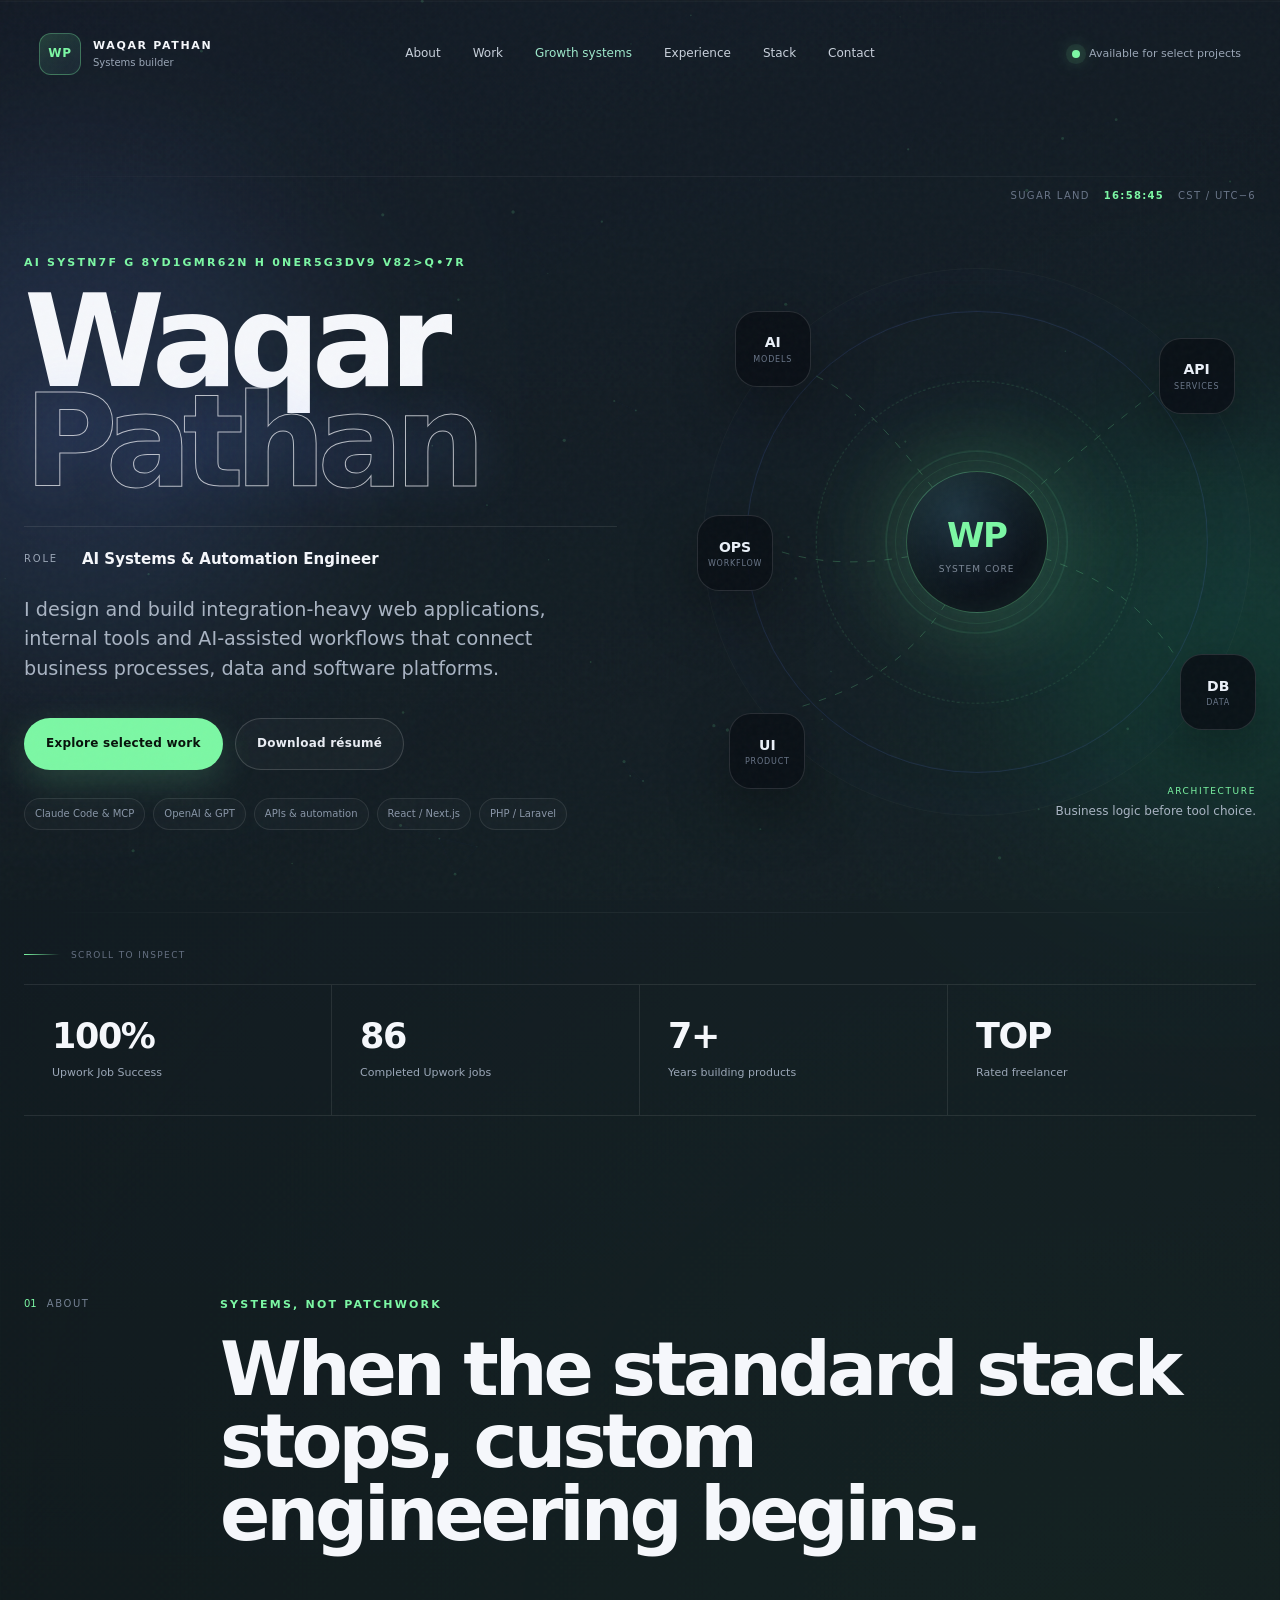
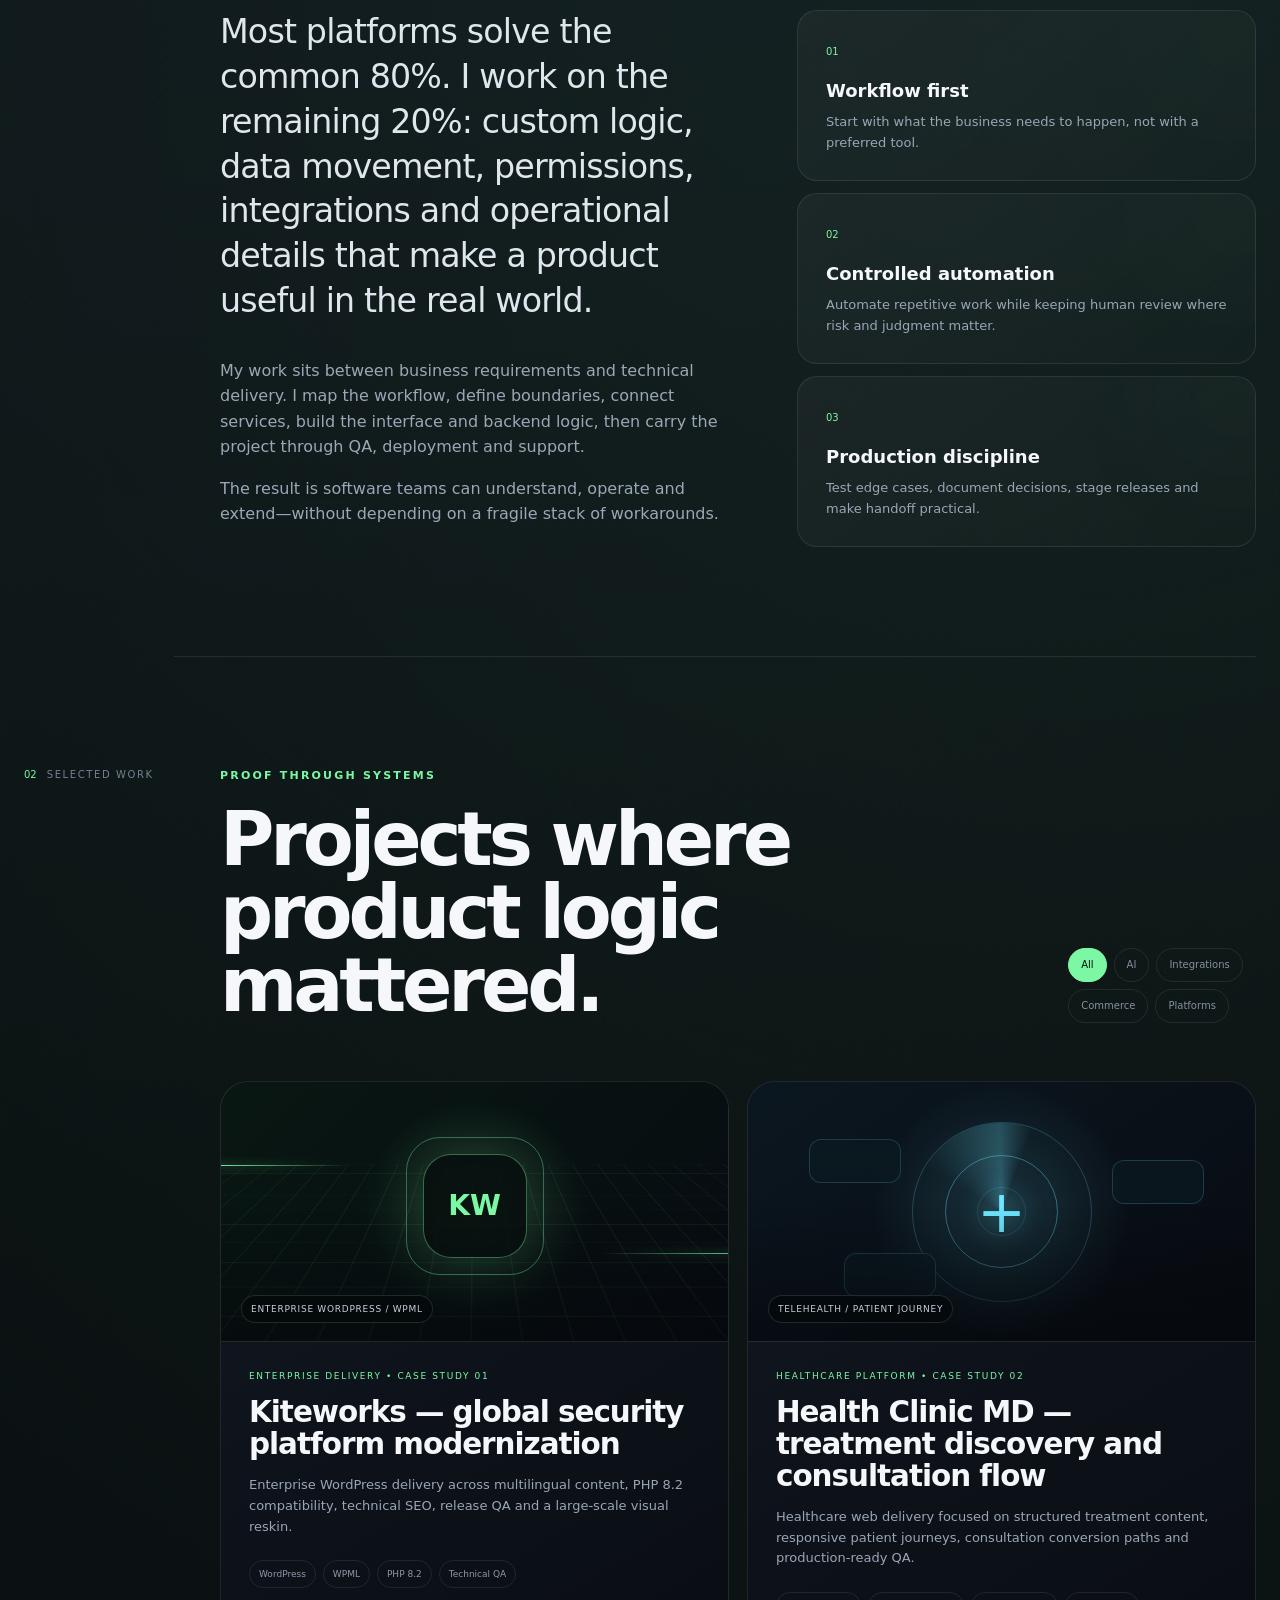
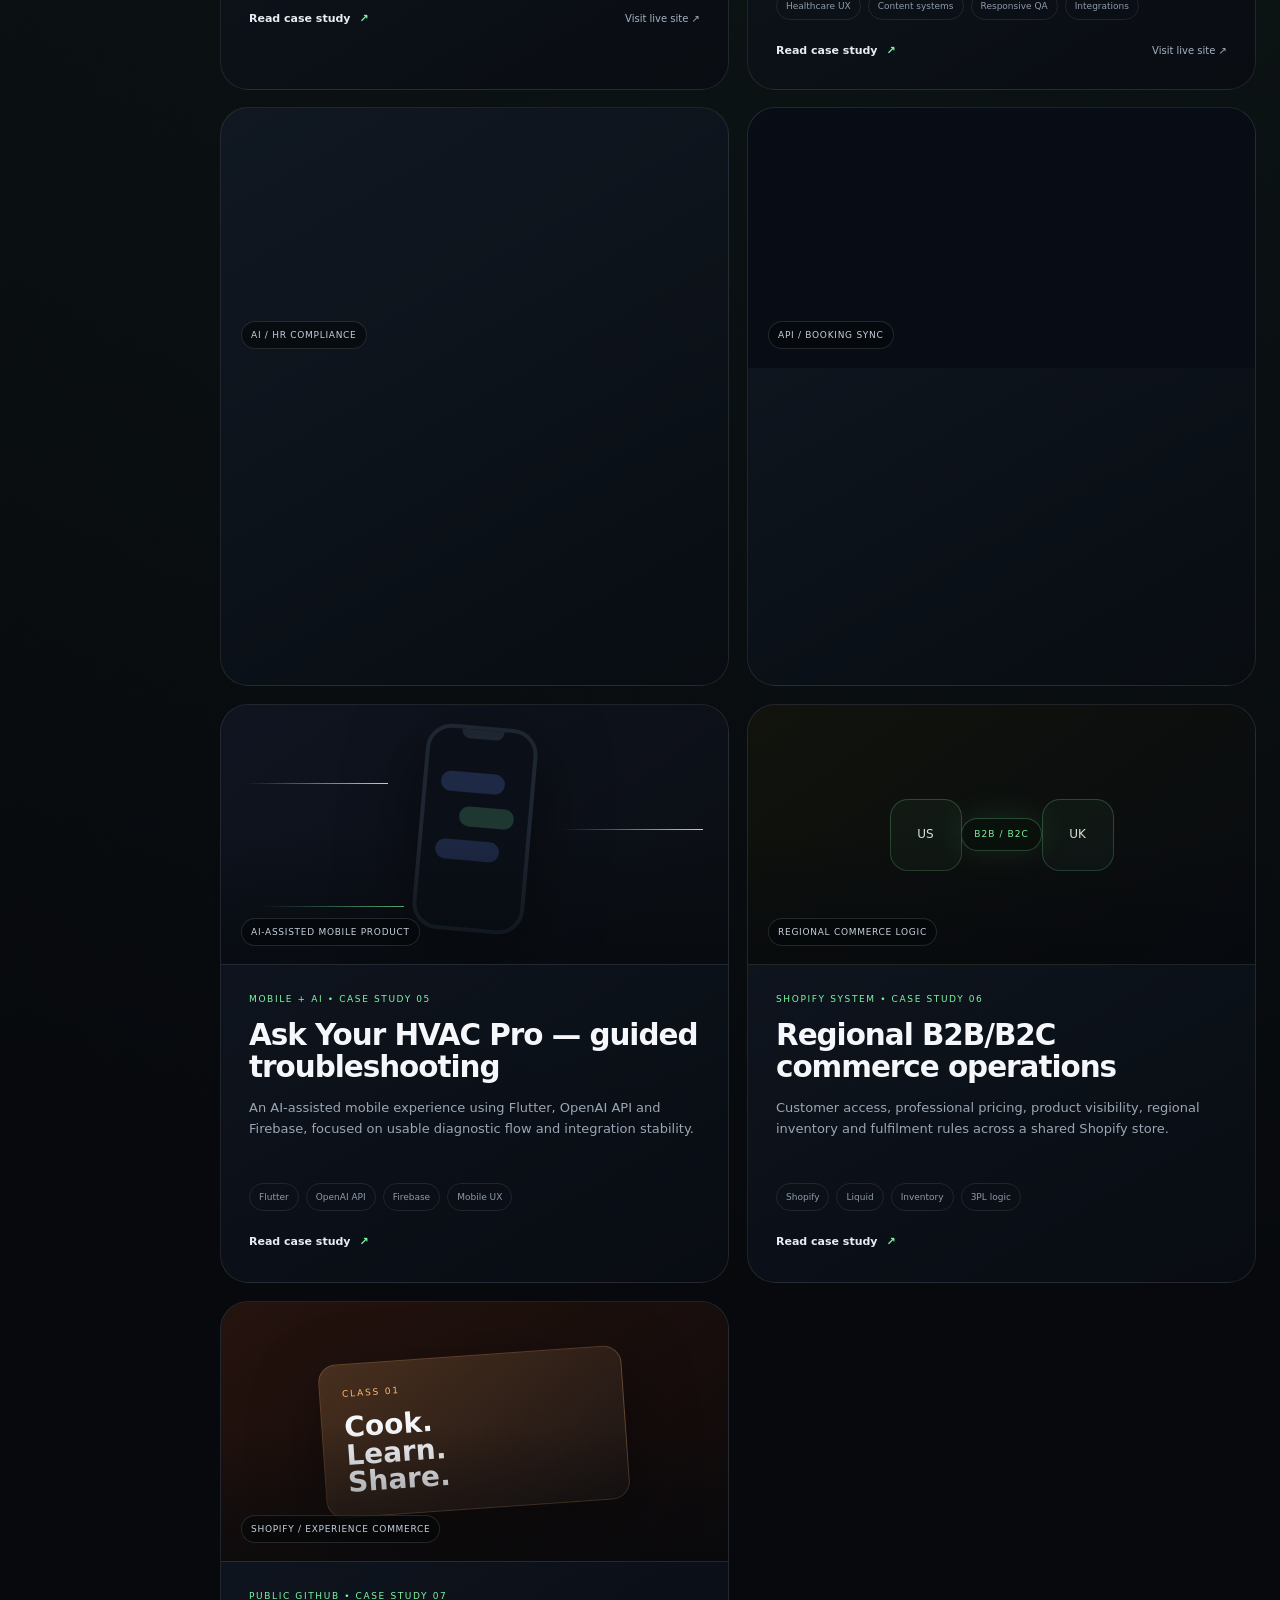
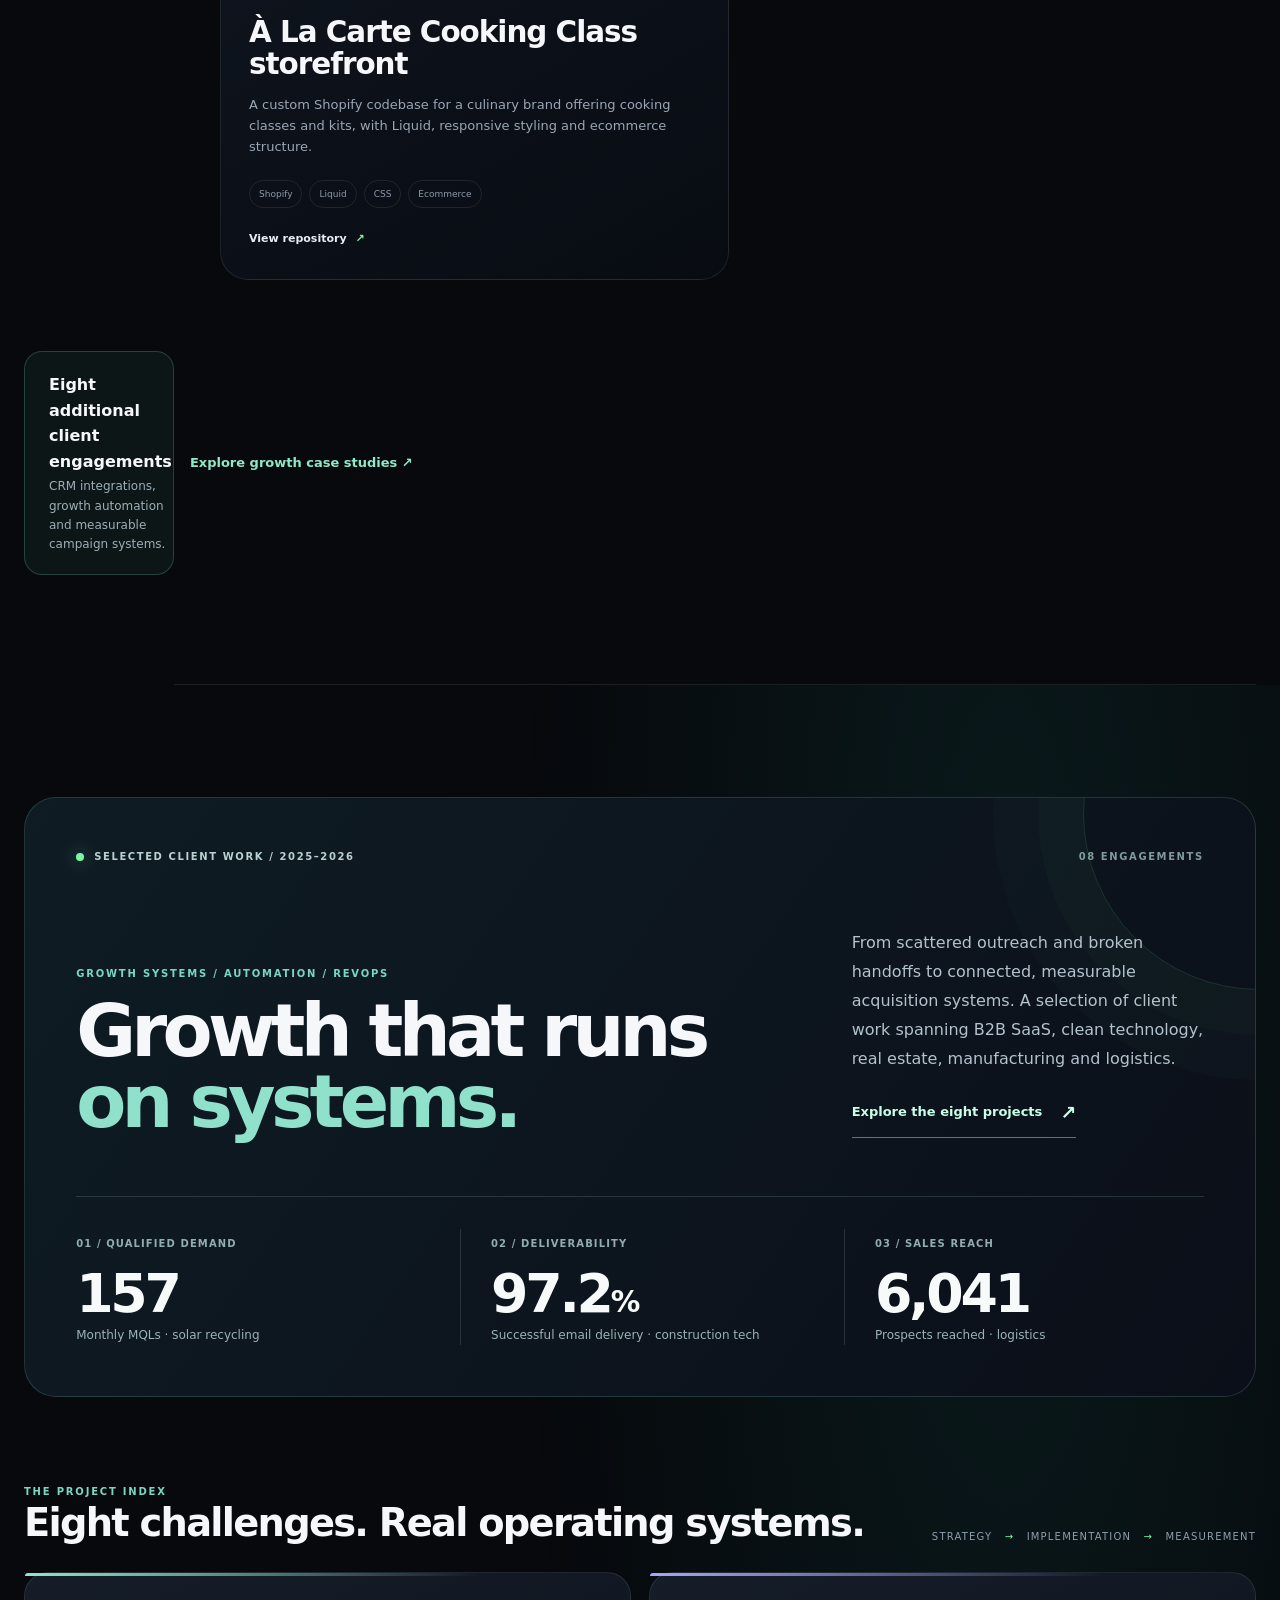
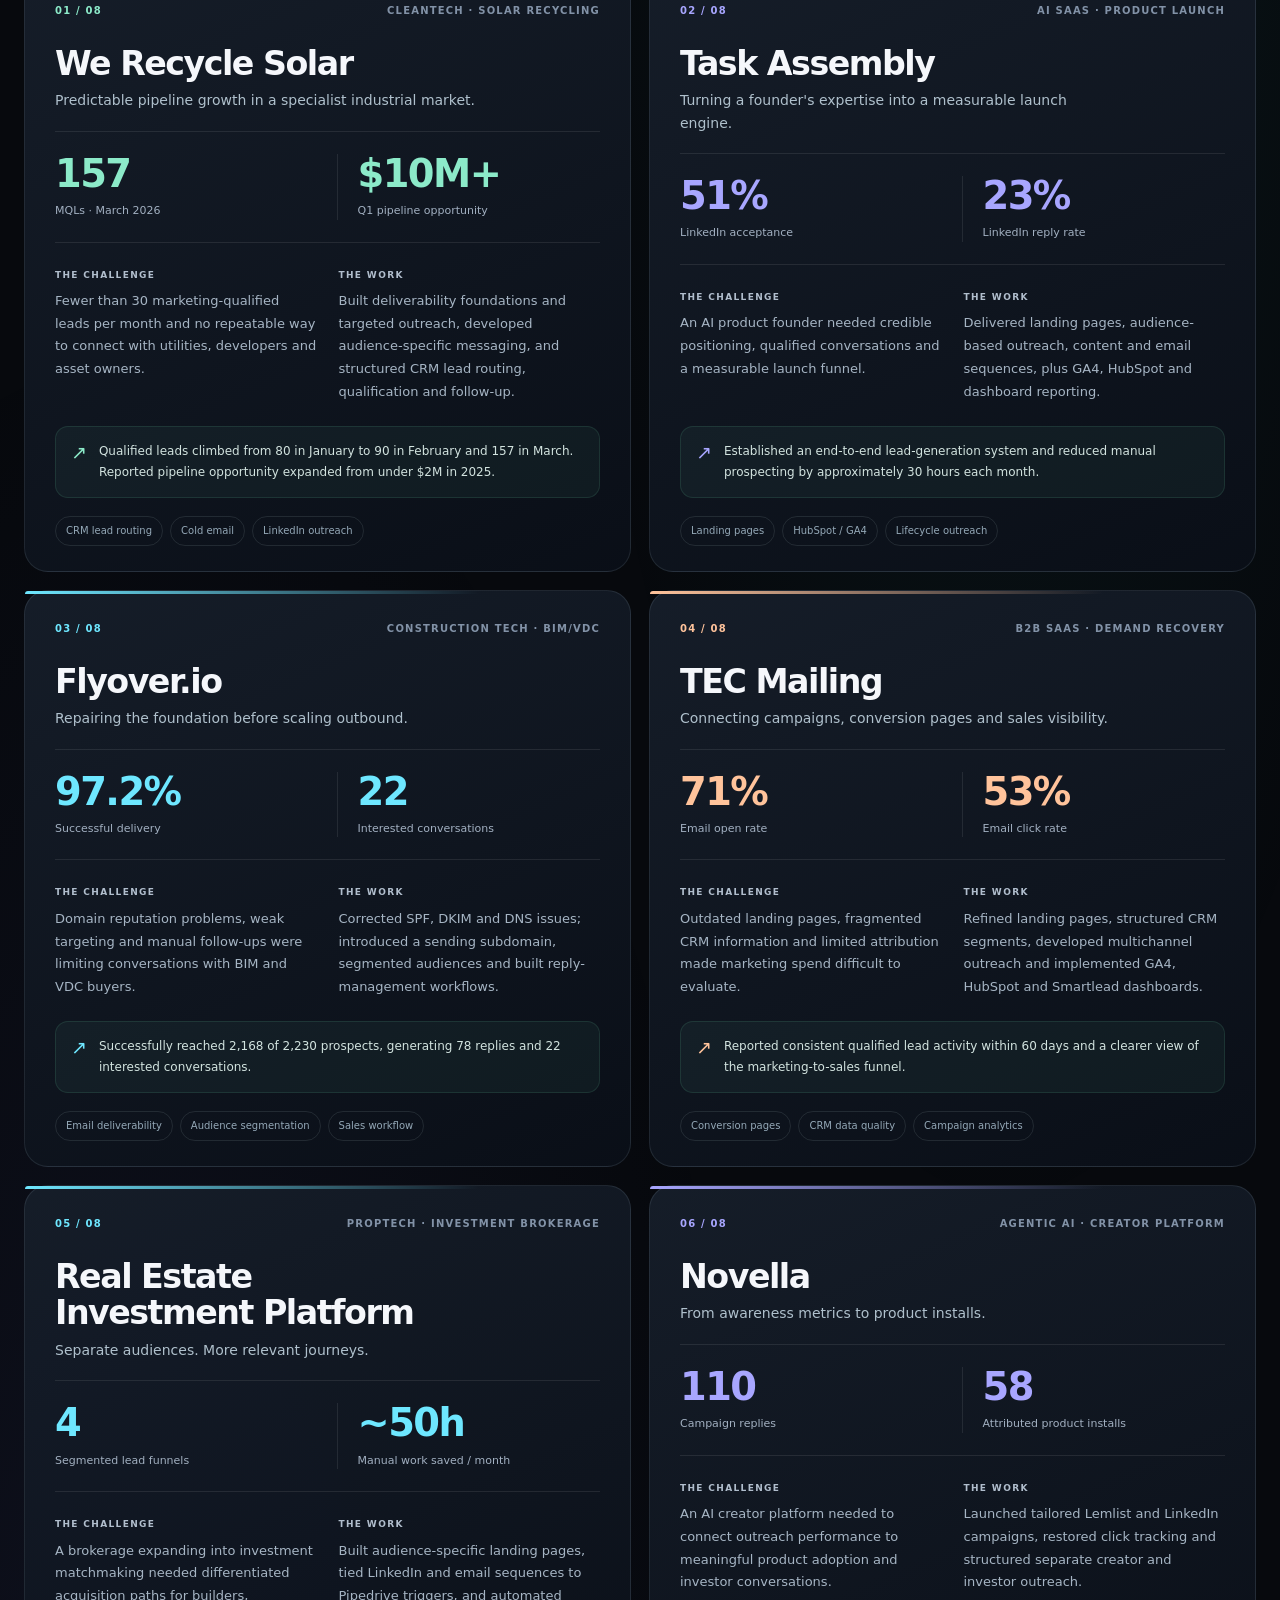
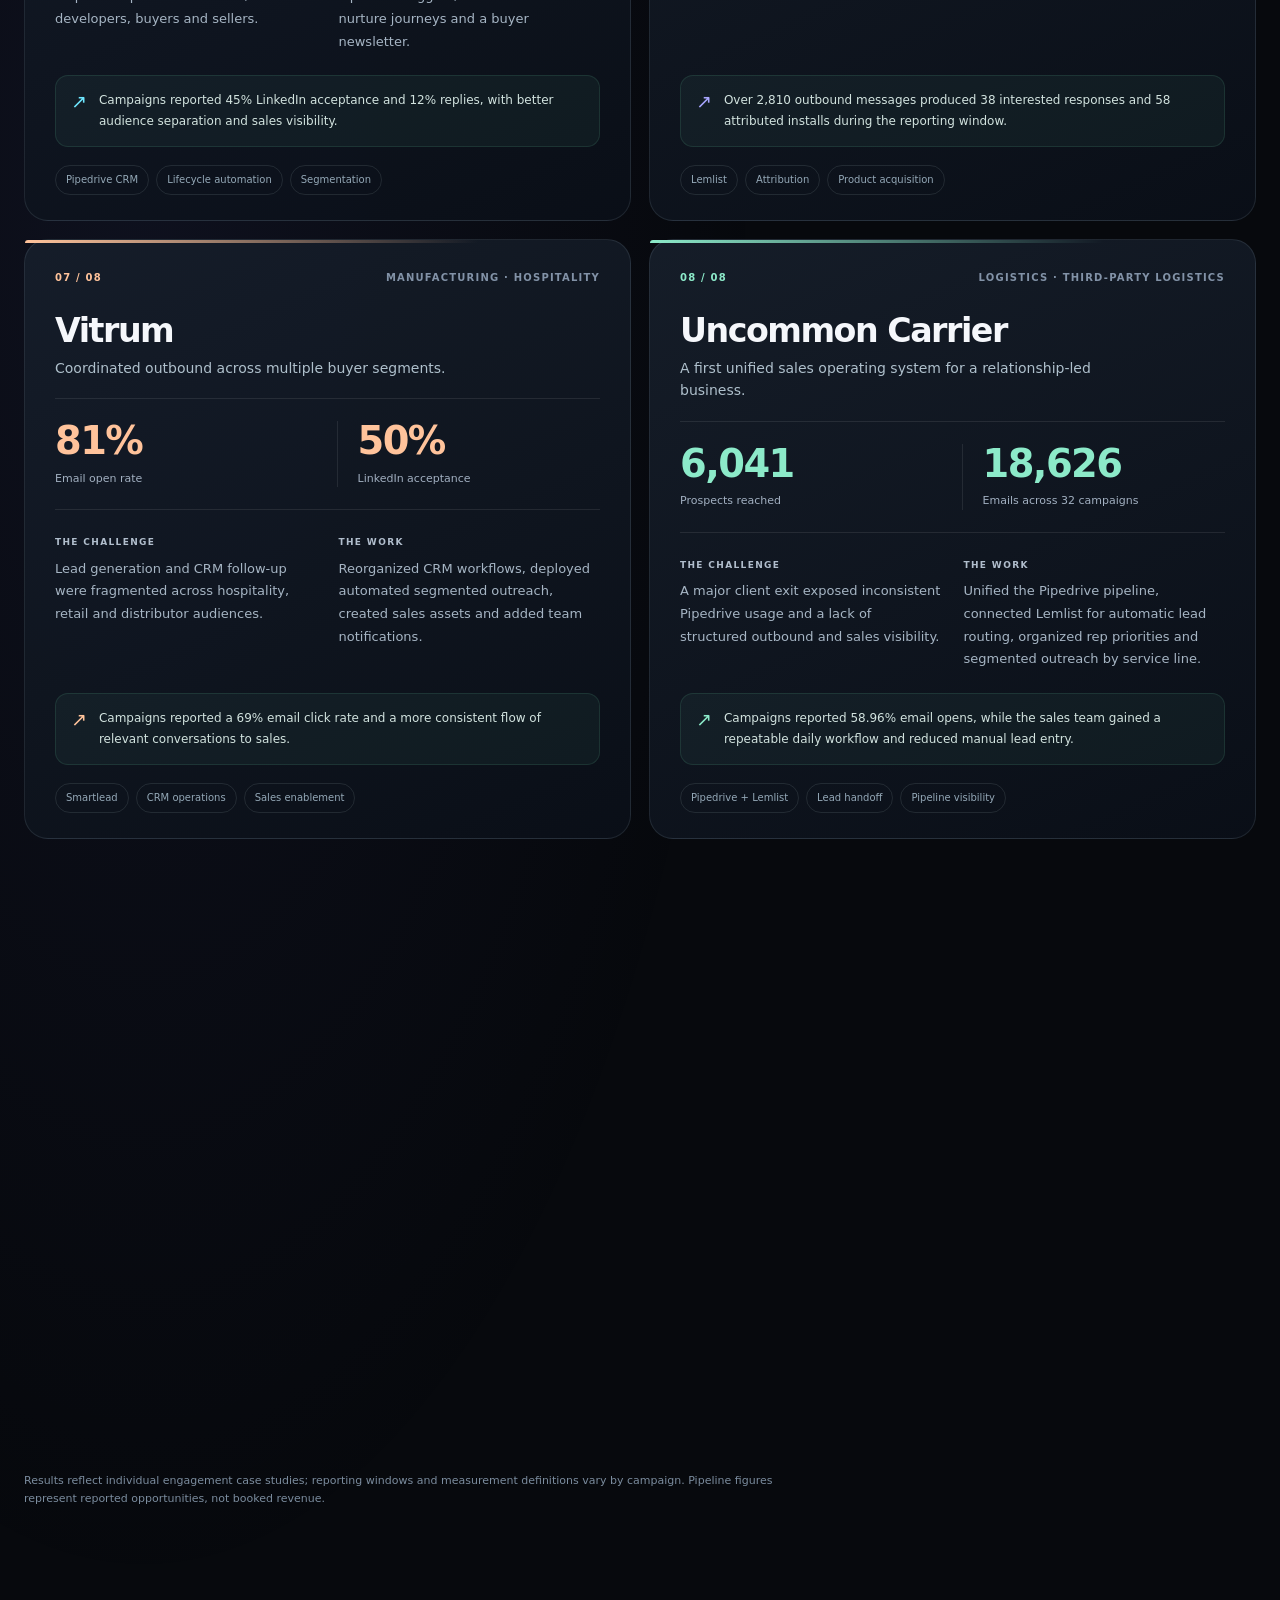
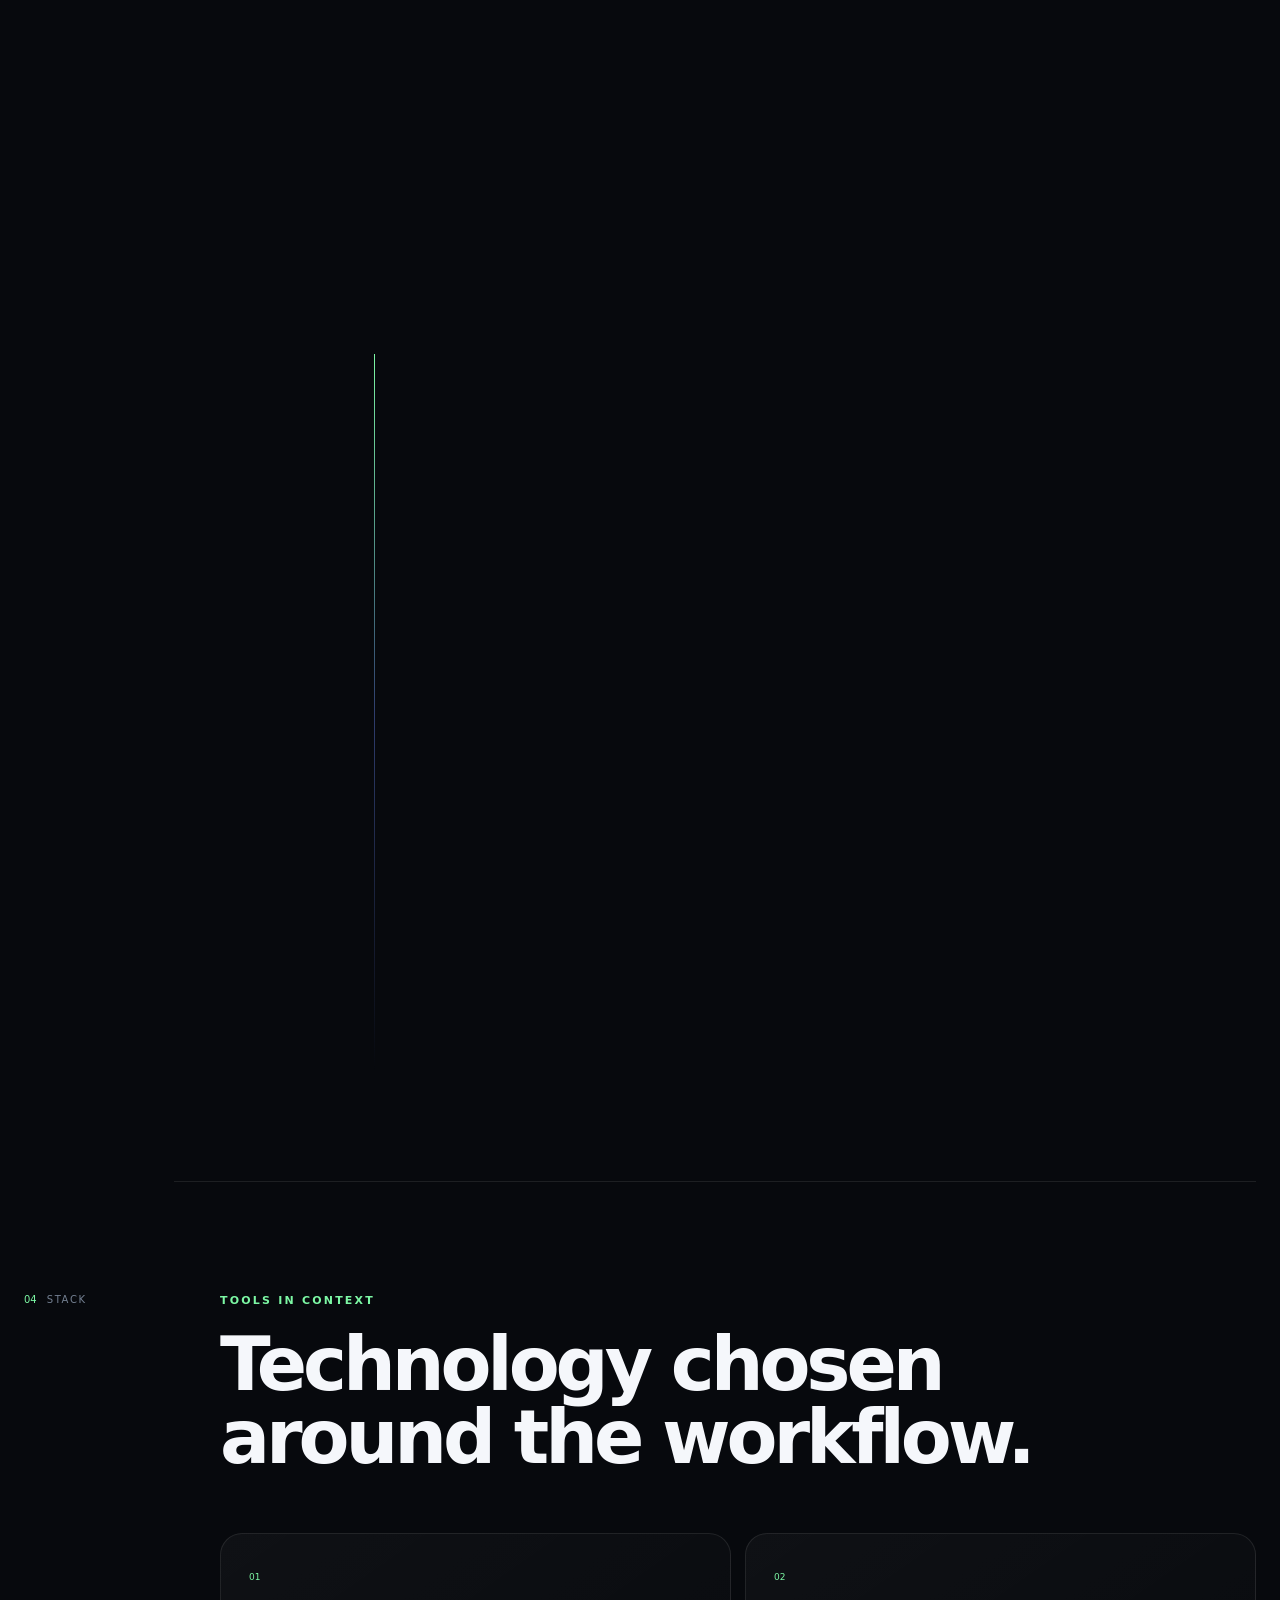
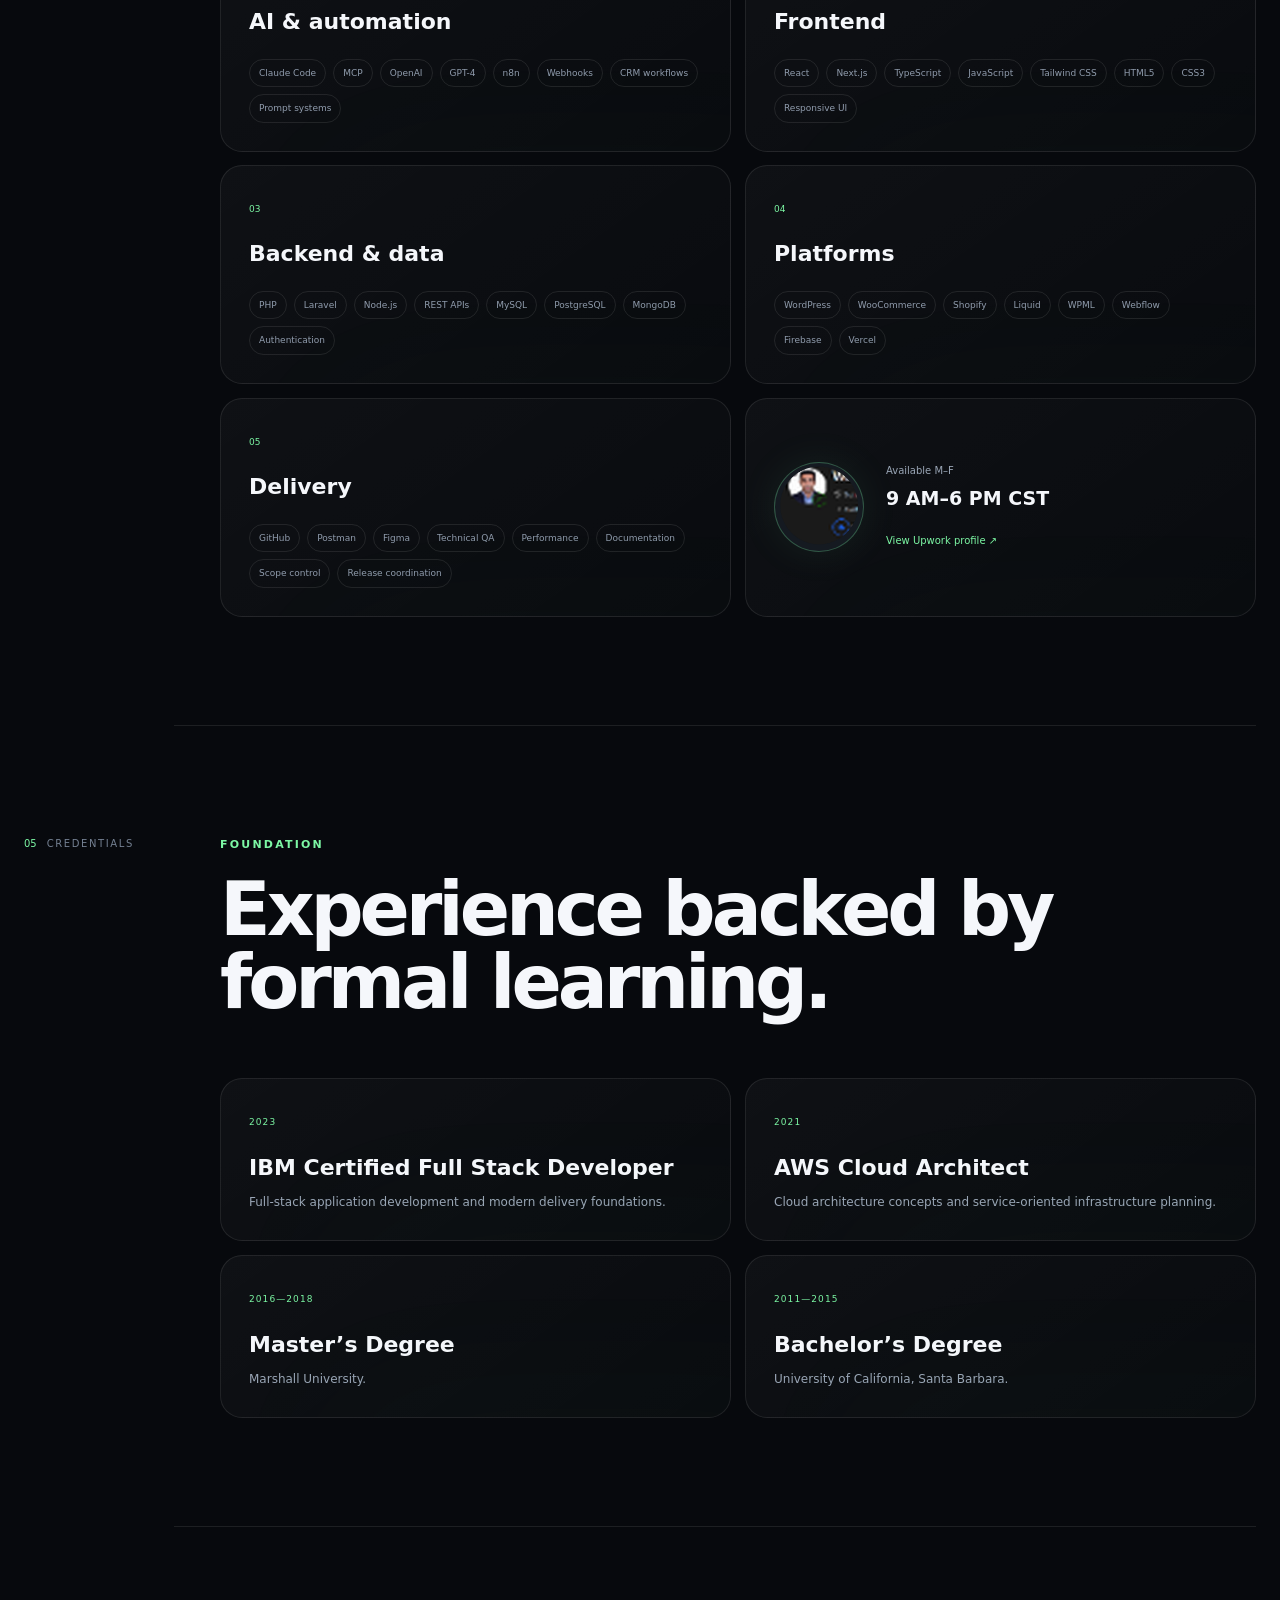
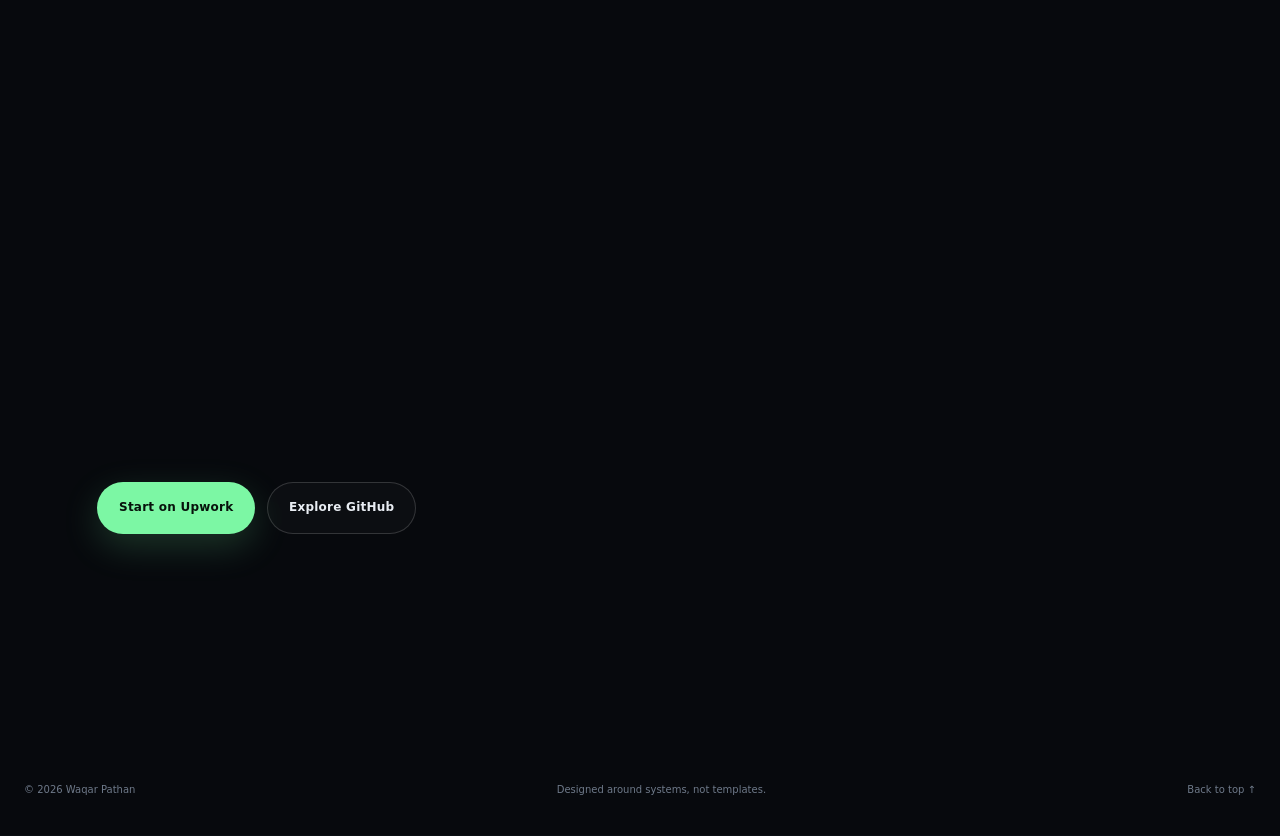
==== commit e18b8a91: "Surface growth case studies from the existing work gallery" ====
--- a/index.html
+++ b/index.html
@@ -261,8 +261,9 @@
           </article>
         </div>
       </div>
-    </section>
-
+        <div class="growth-entry reveal"><div><strong>Eight additional client engagements</strong><span>CRM integrations, growth automation and measurable campaign systems.</span></div><a href="#growth-projects">Explore growth case studies ↗</a></div>
+      </div>
+    </section>
 
     <section id="growth-systems" class="growth-section section-shell" aria-labelledby="growth-title">
       <div class="growth-intro reveal">
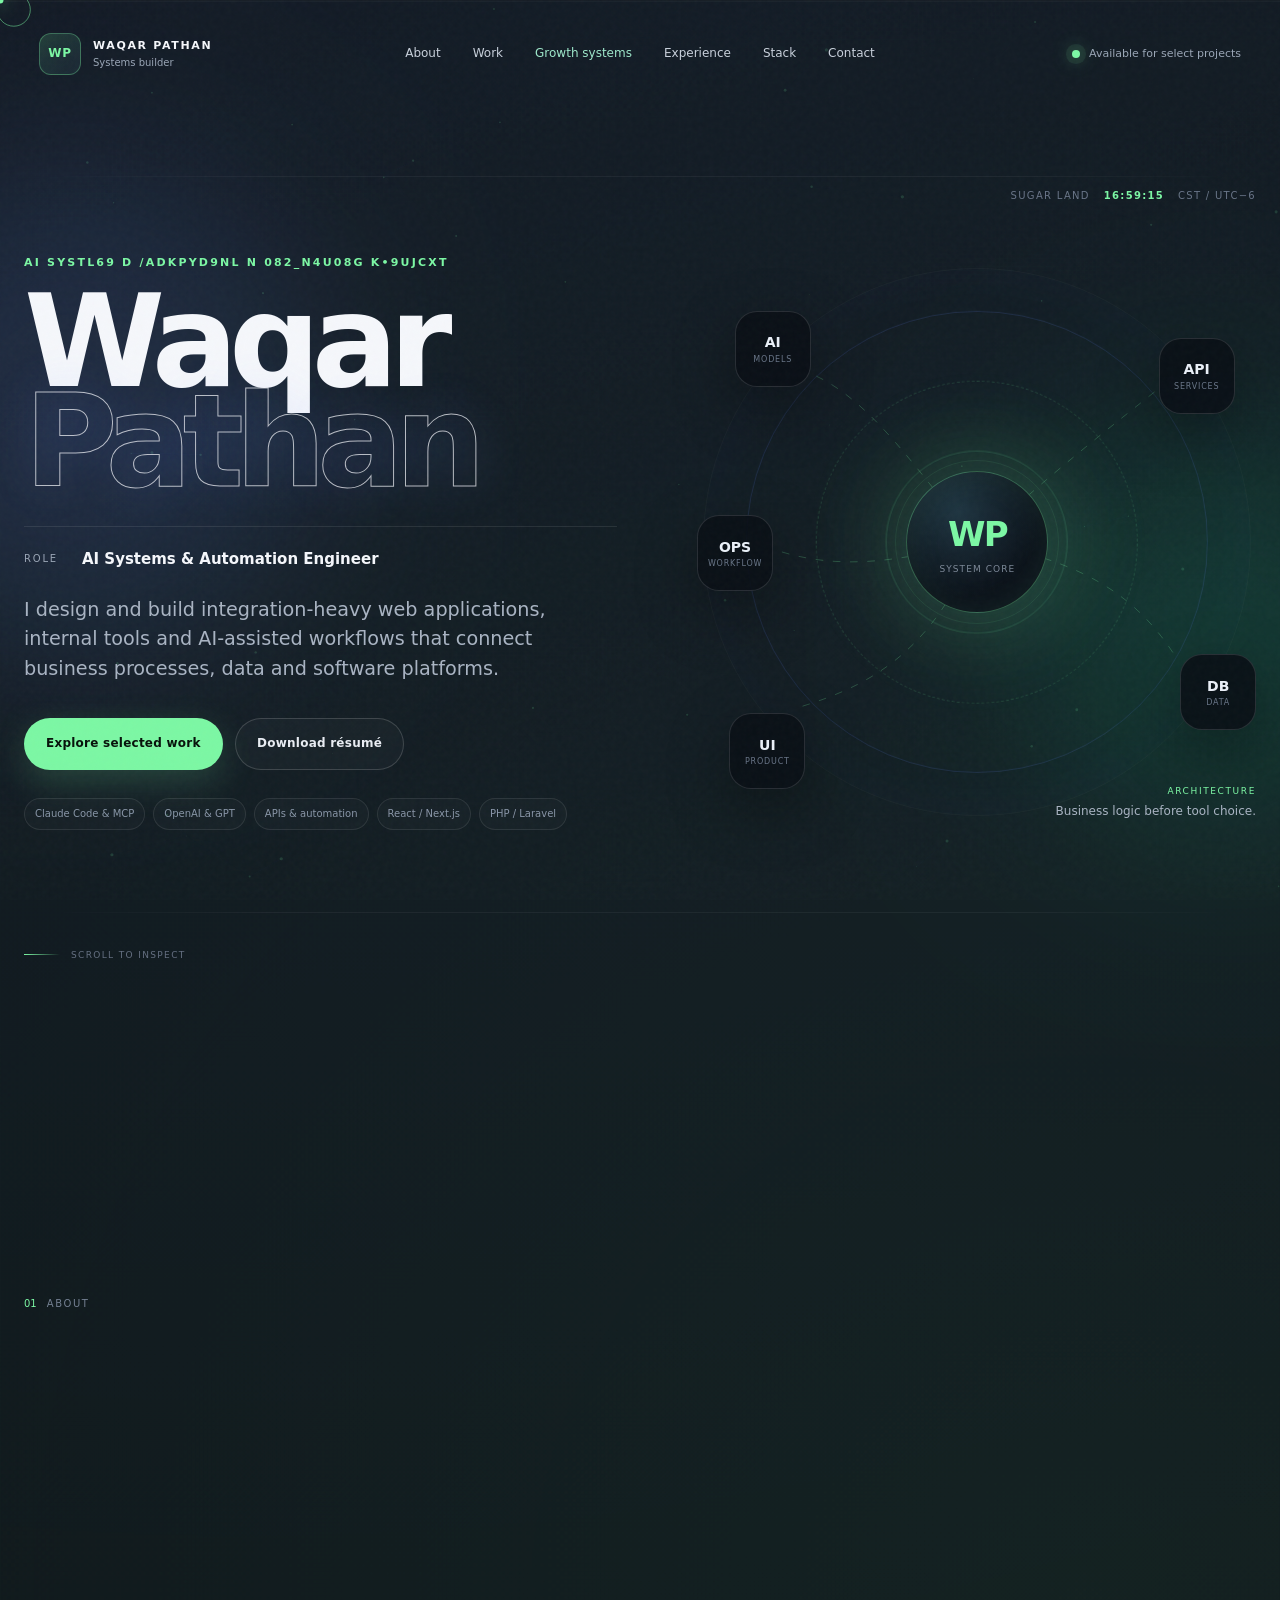
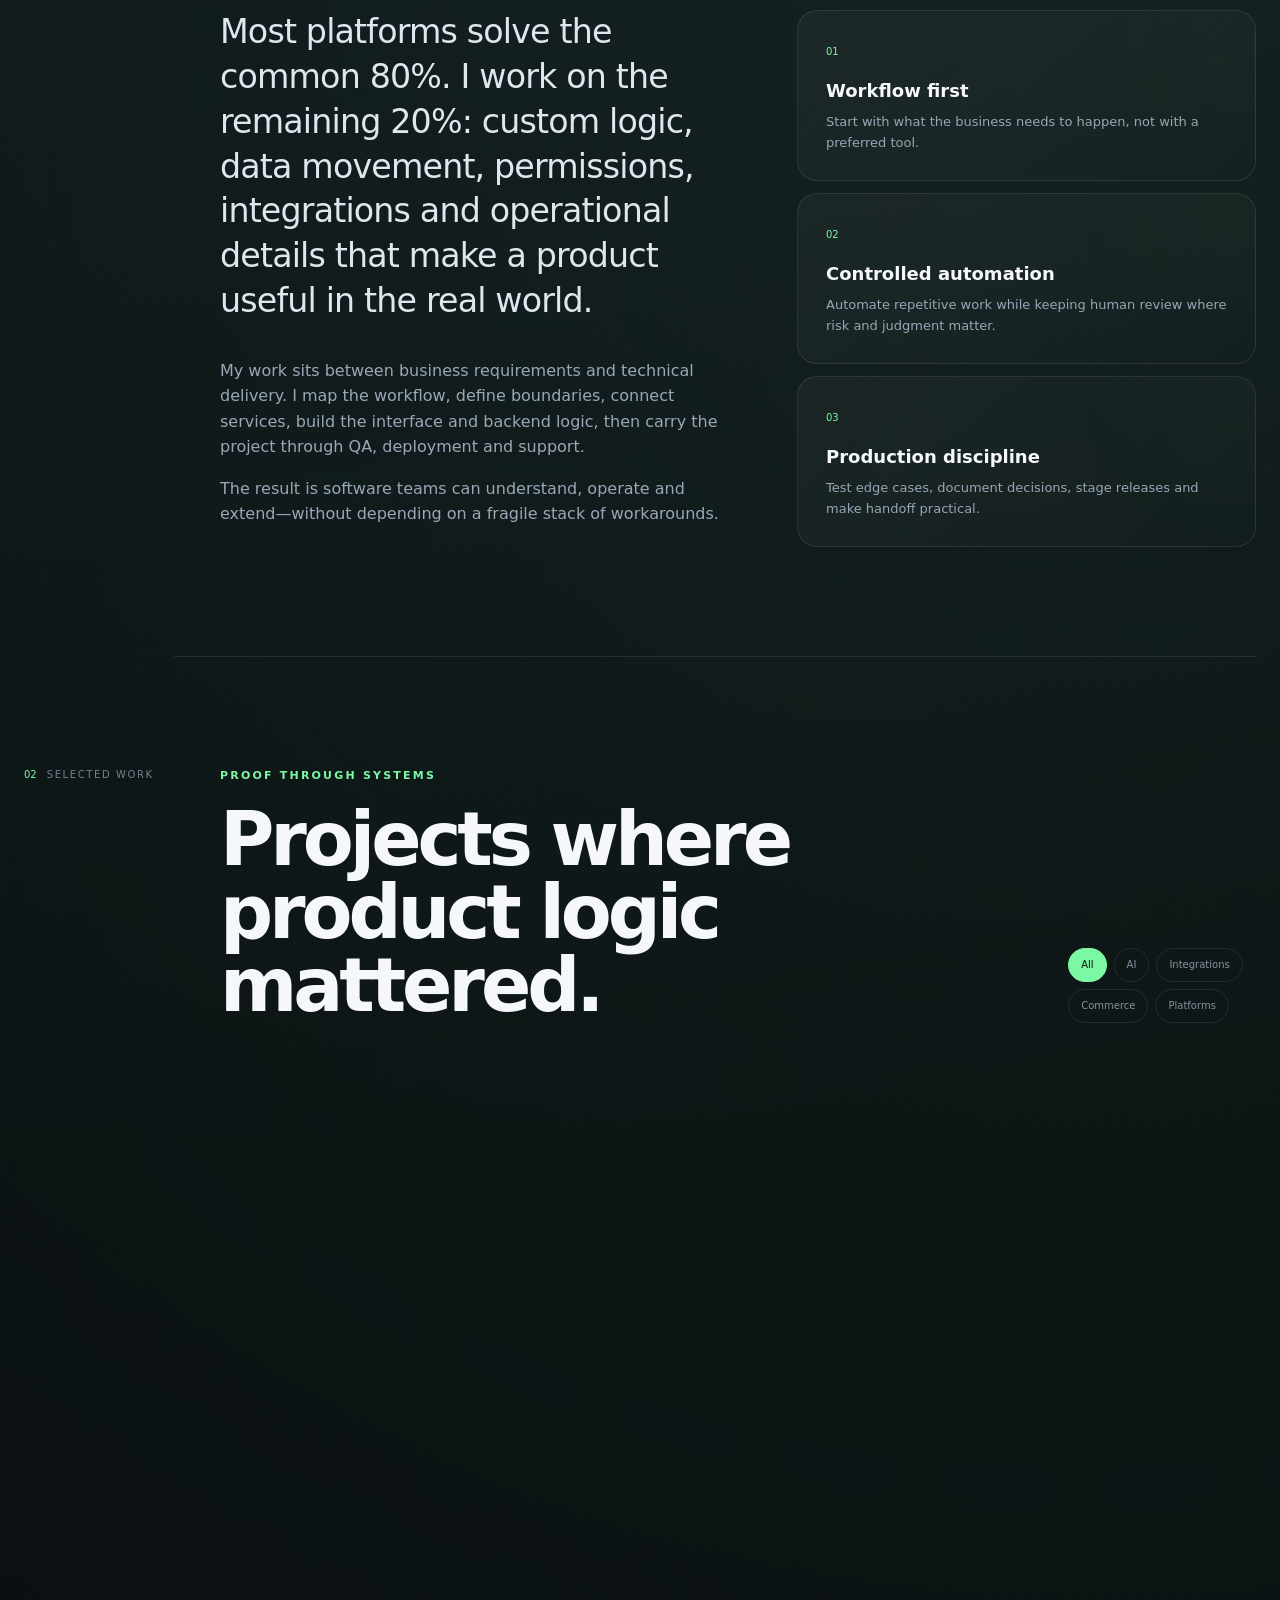
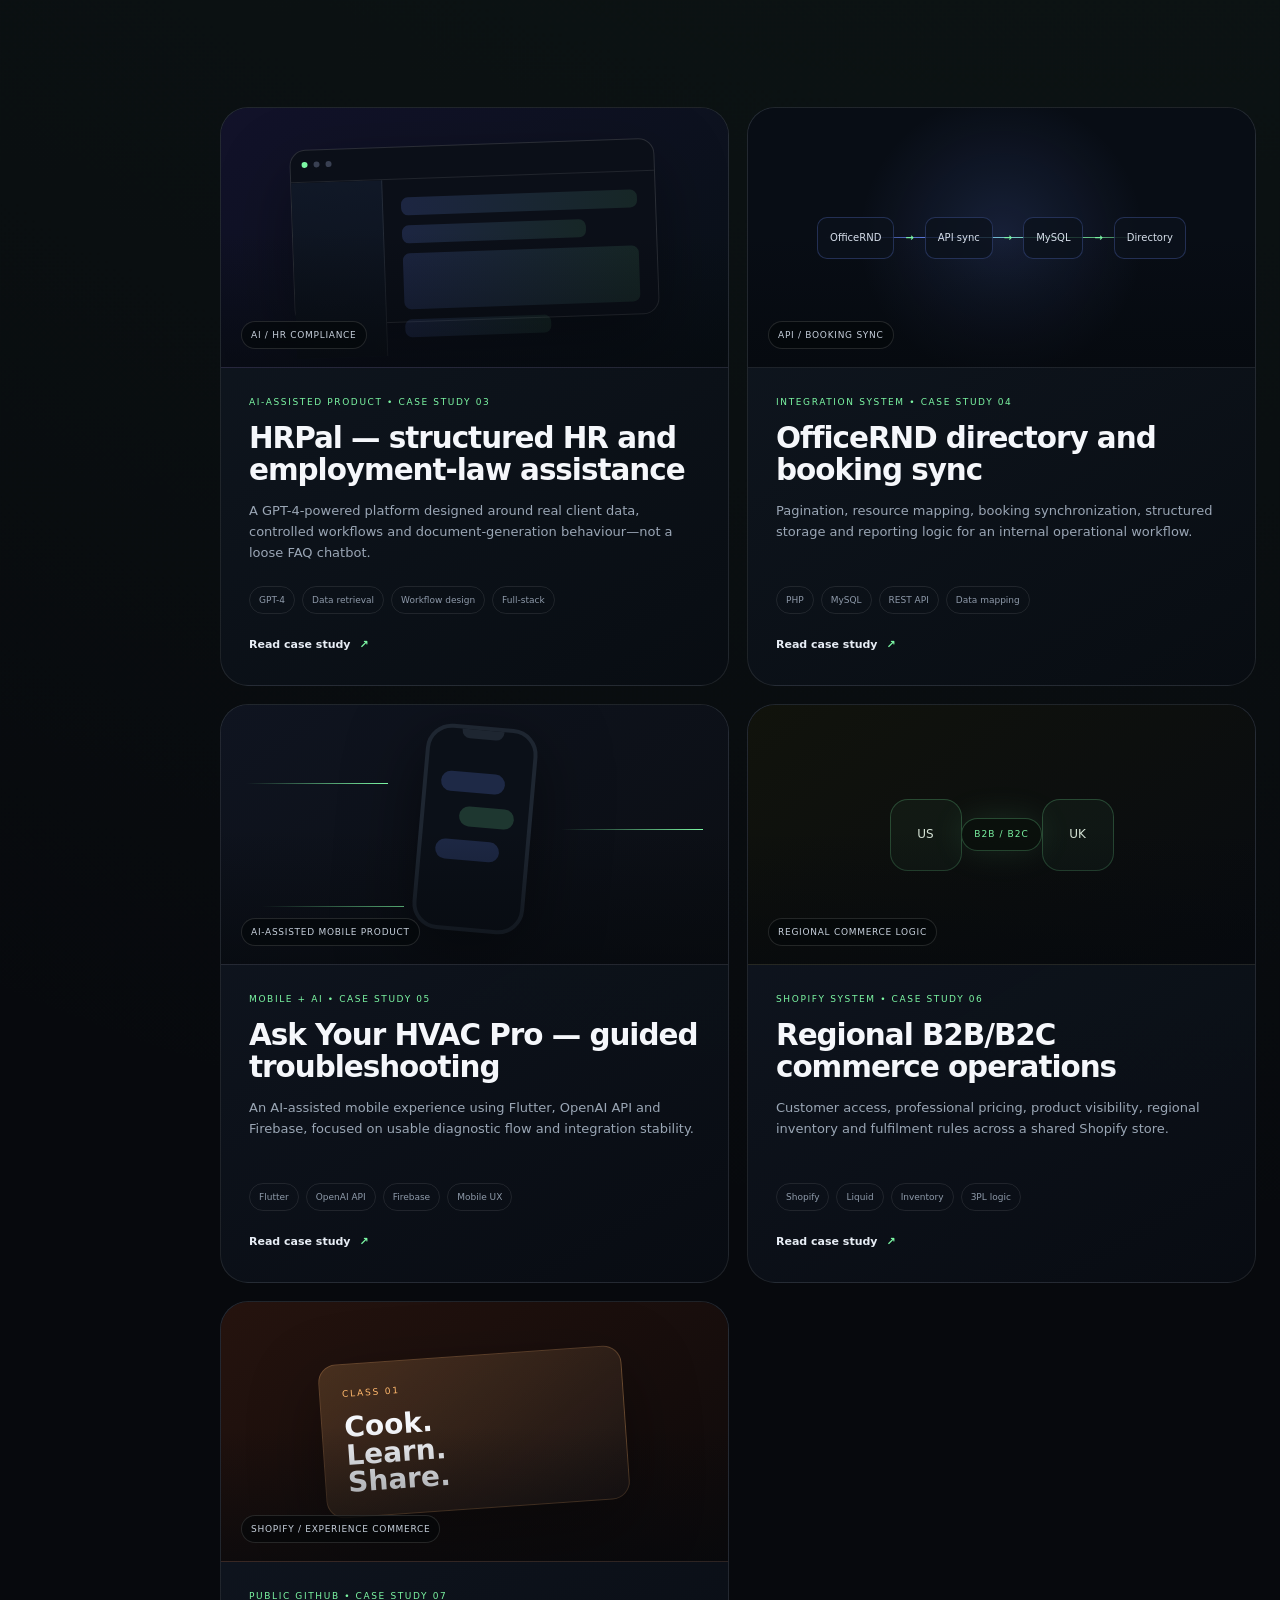
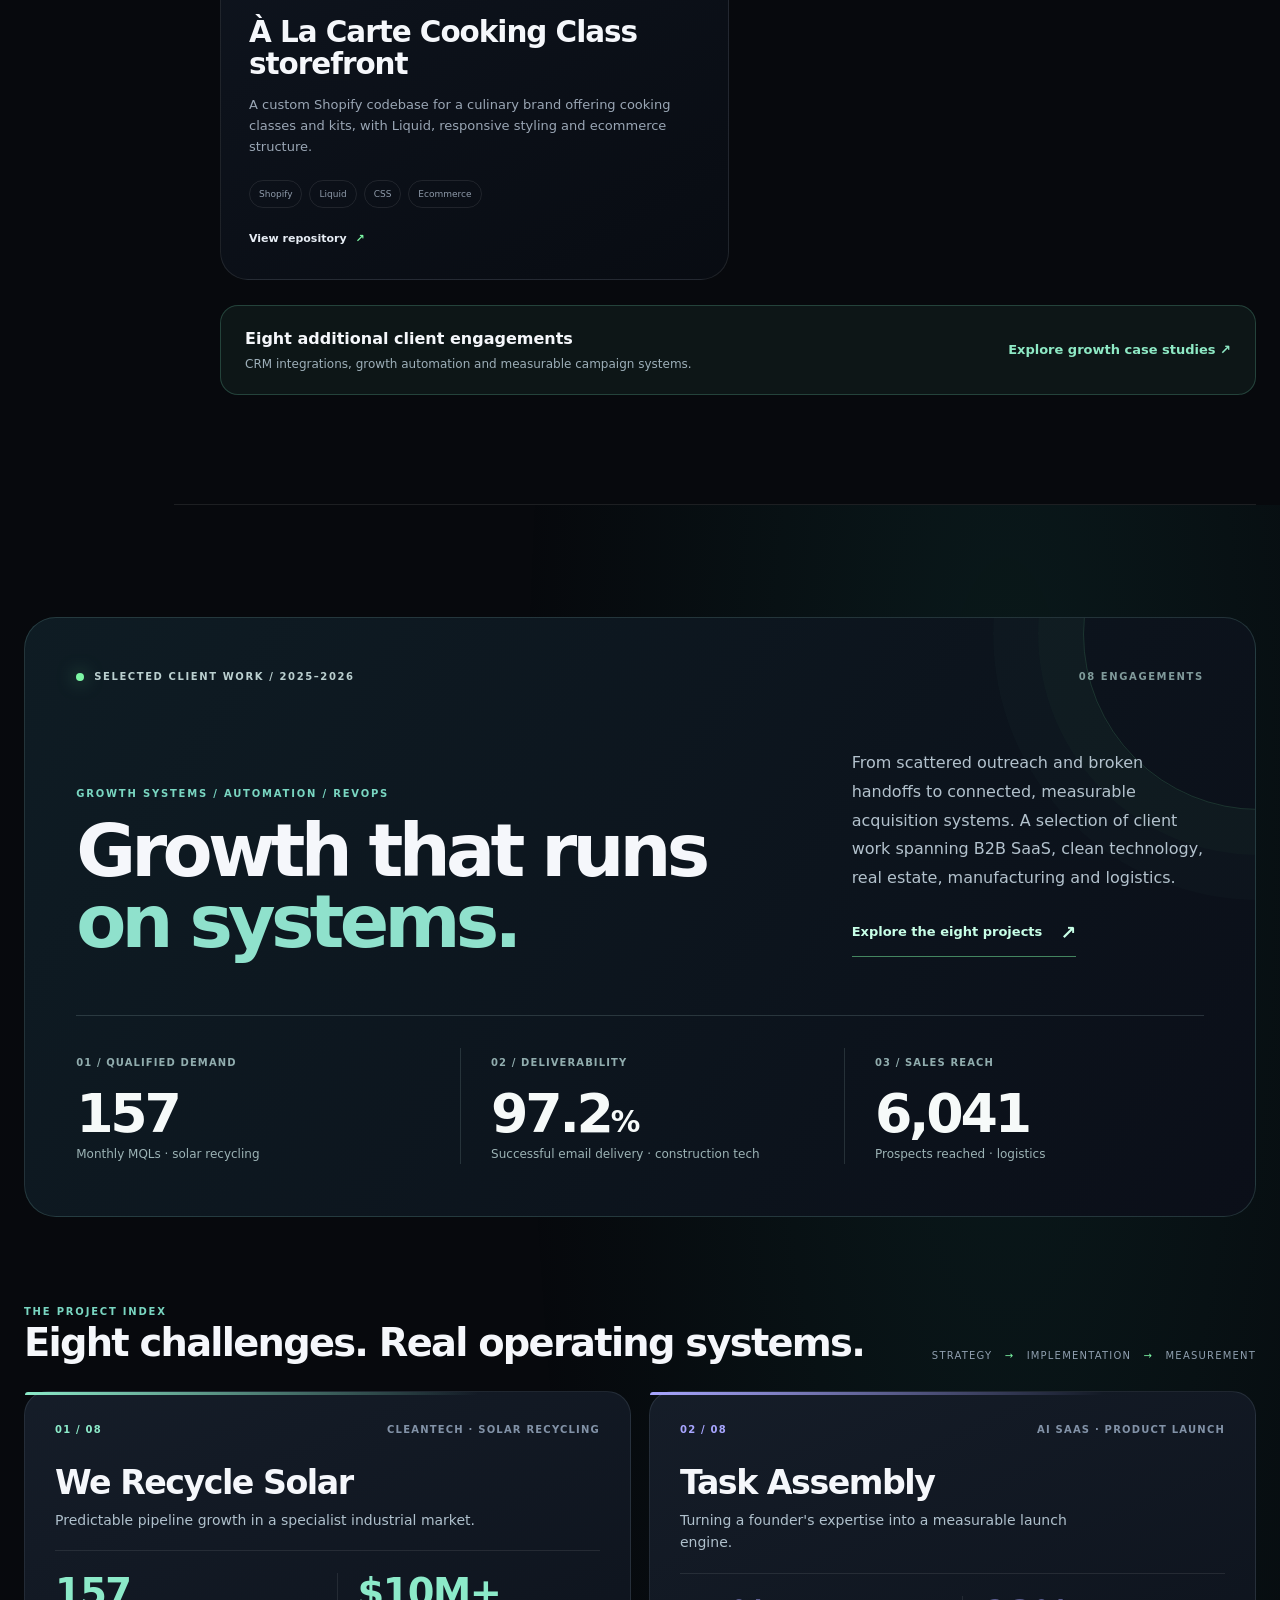
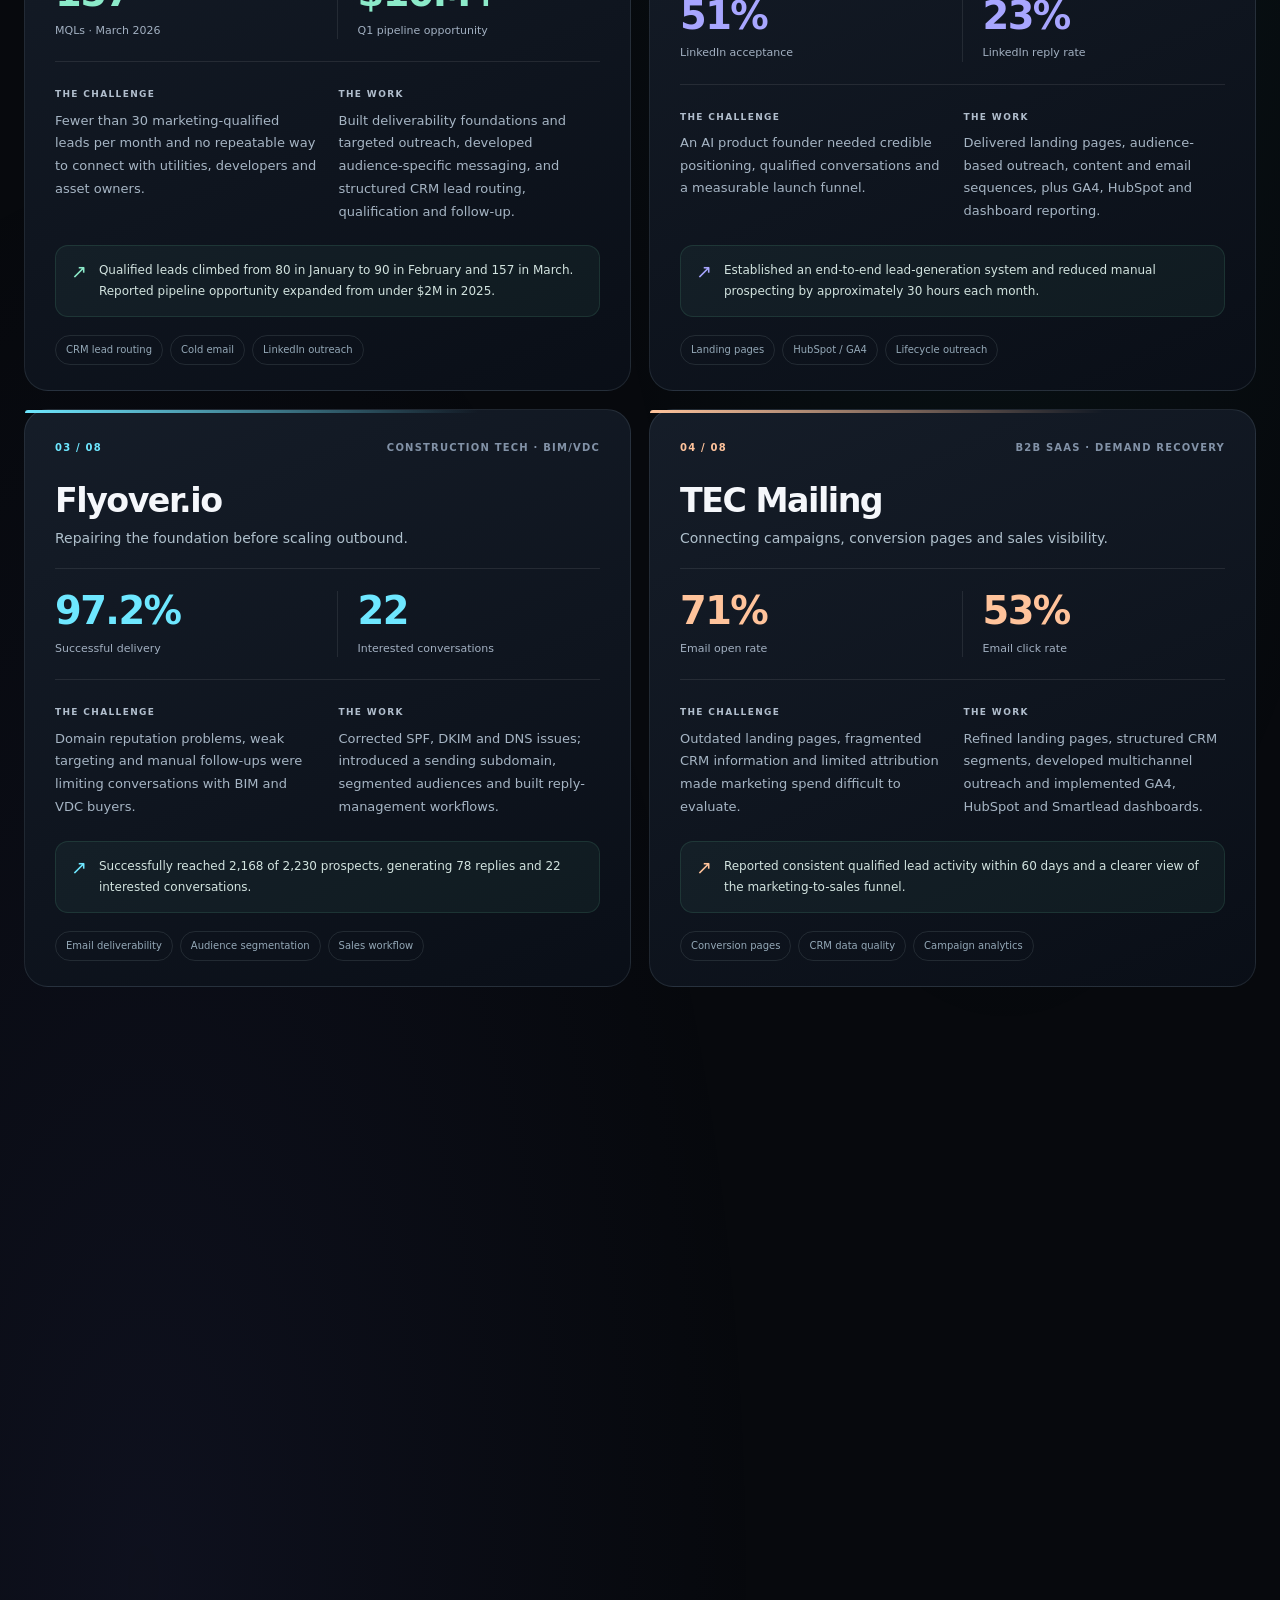
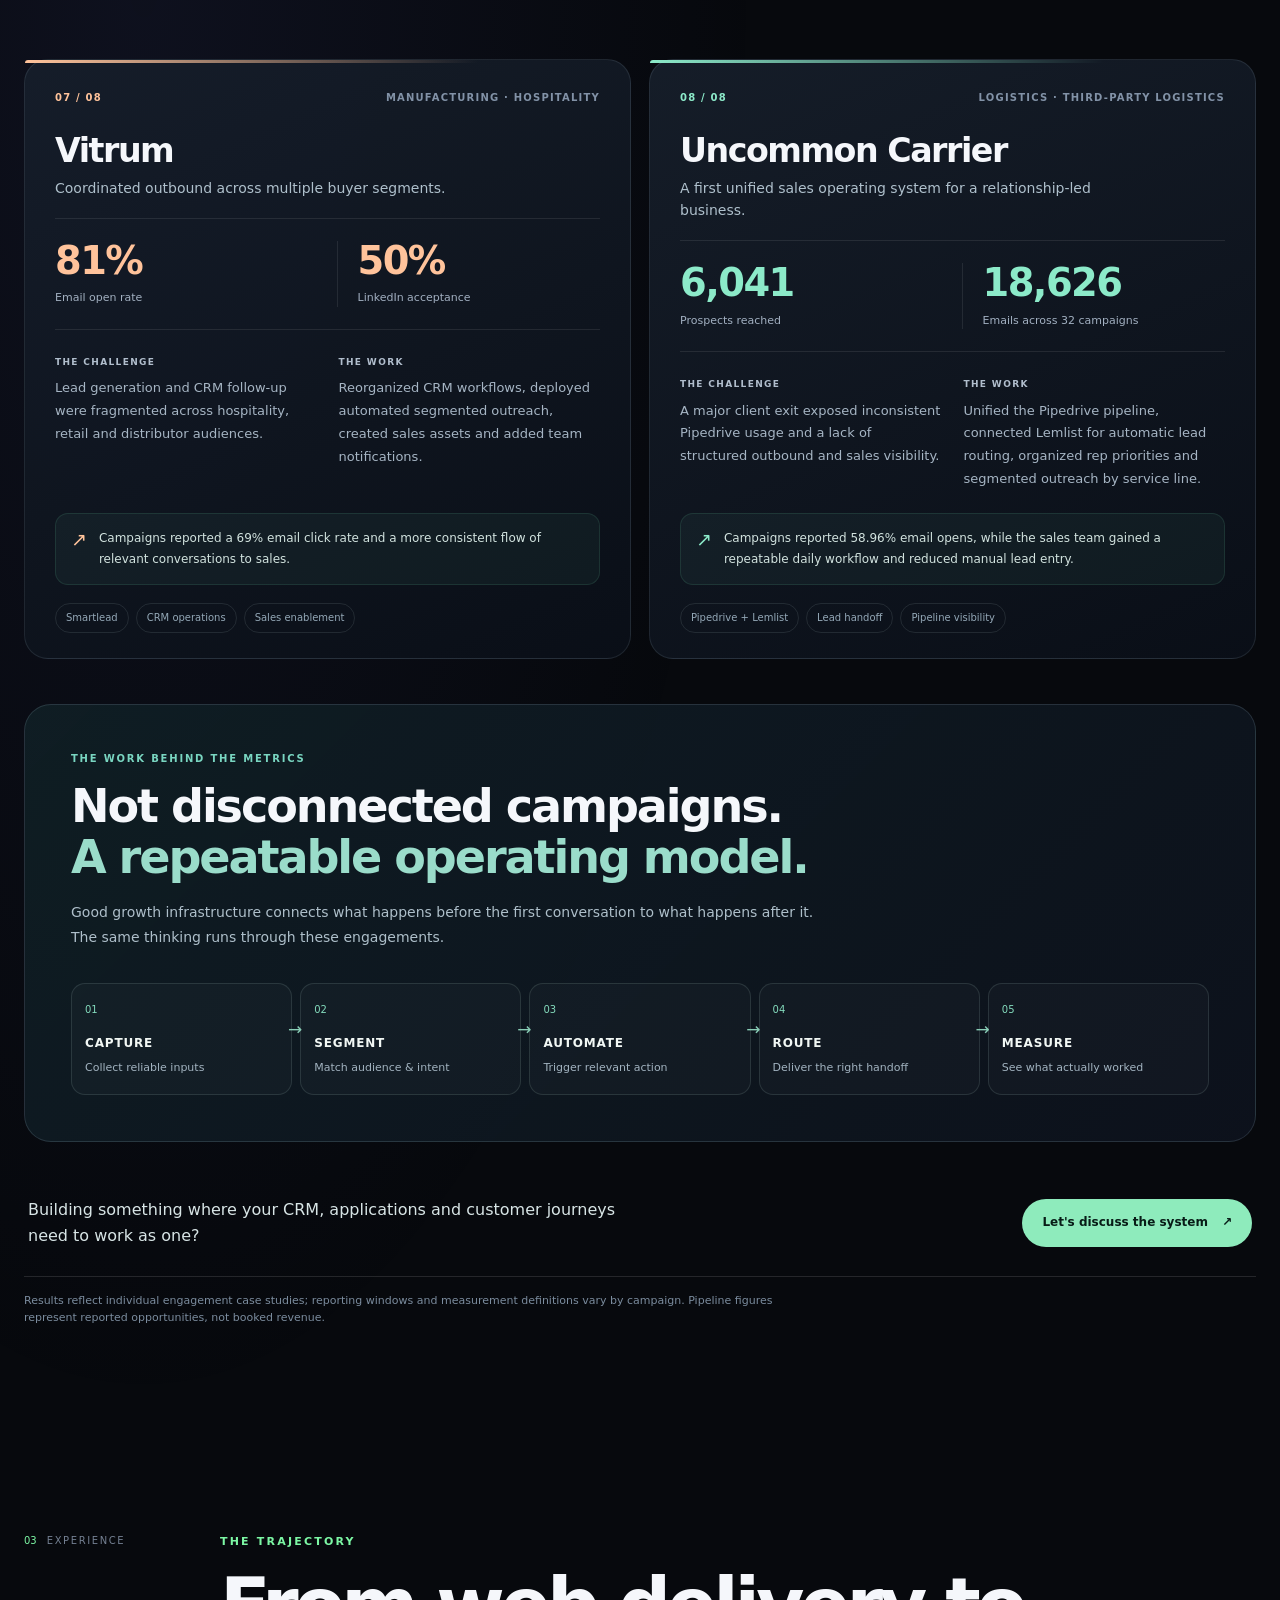
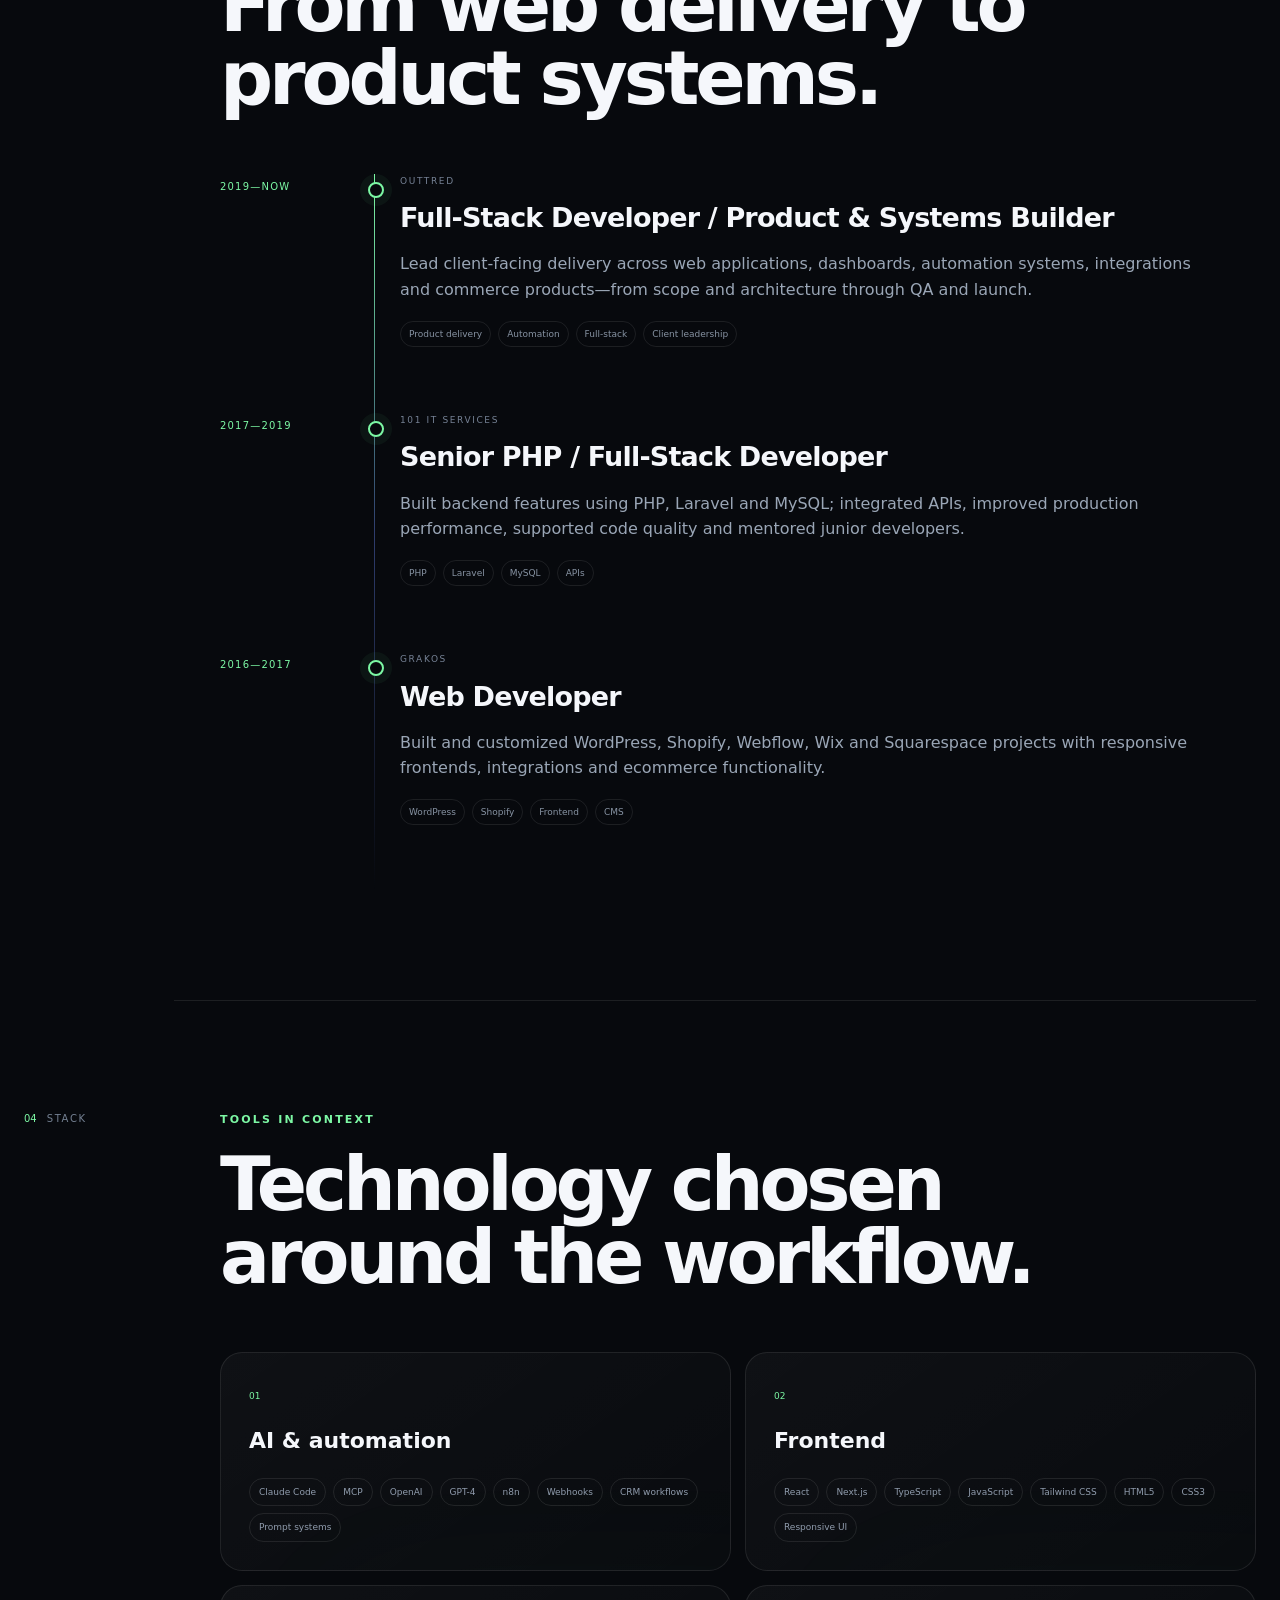
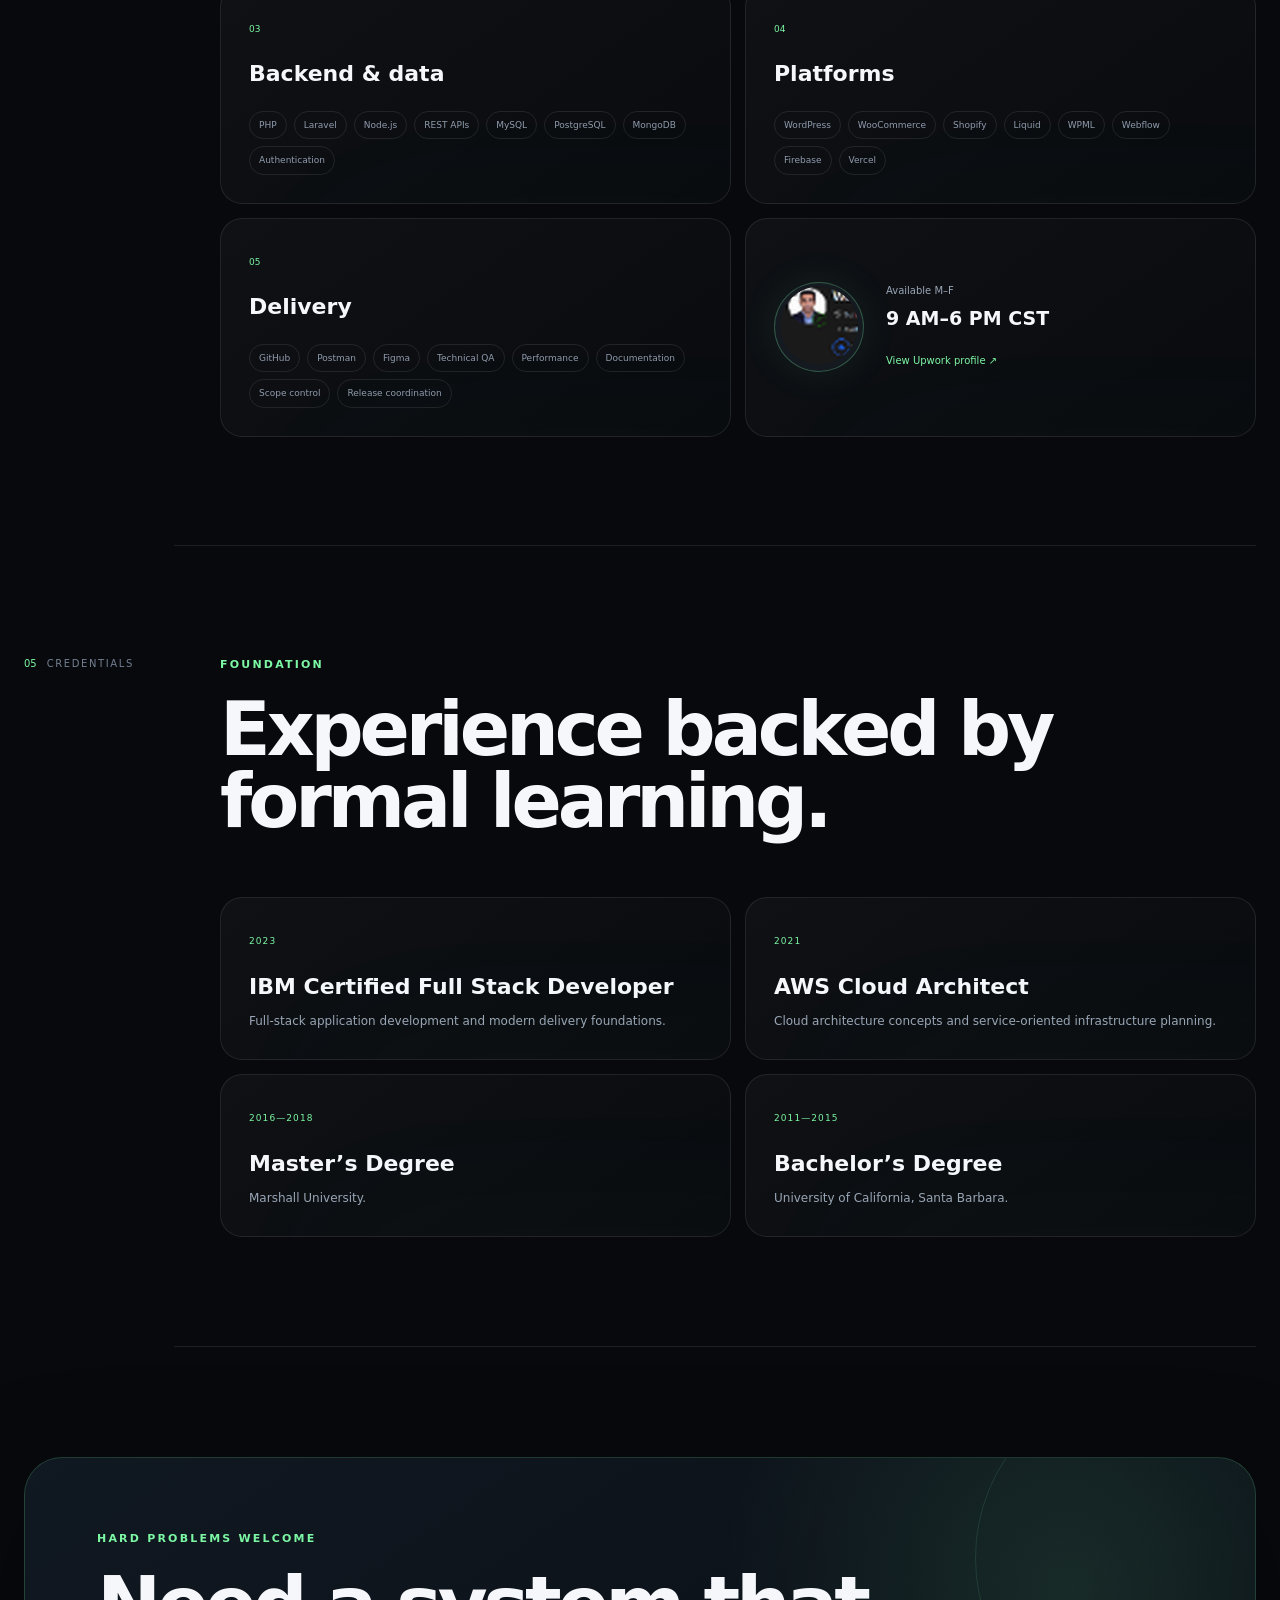
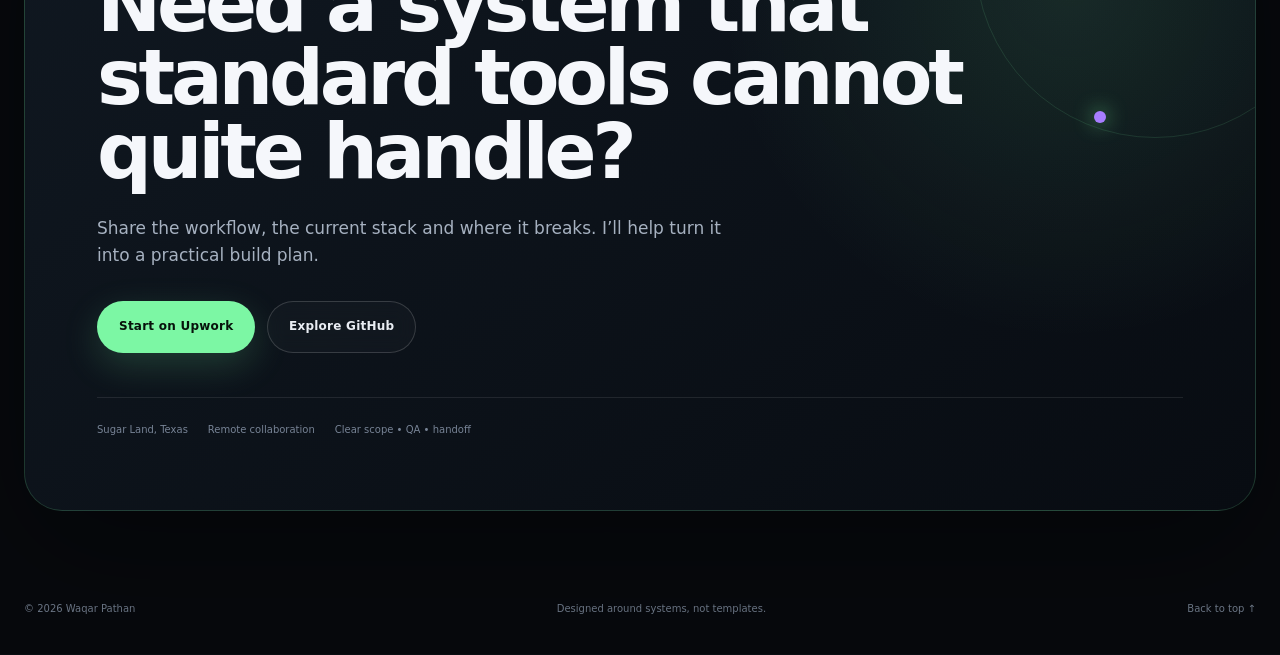
==== commit 8083985c: "Correct case study gateway nesting" ====
--- a/index.html
+++ b/index.html
@@ -260,7 +260,6 @@
             </div>
           </article>
         </div>
-      </div>
         <div class="growth-entry reveal"><div><strong>Eight additional client engagements</strong><span>CRM integrations, growth automation and measurable campaign systems.</span></div><a href="#growth-projects">Explore growth case studies ↗</a></div>
       </div>
     </section>
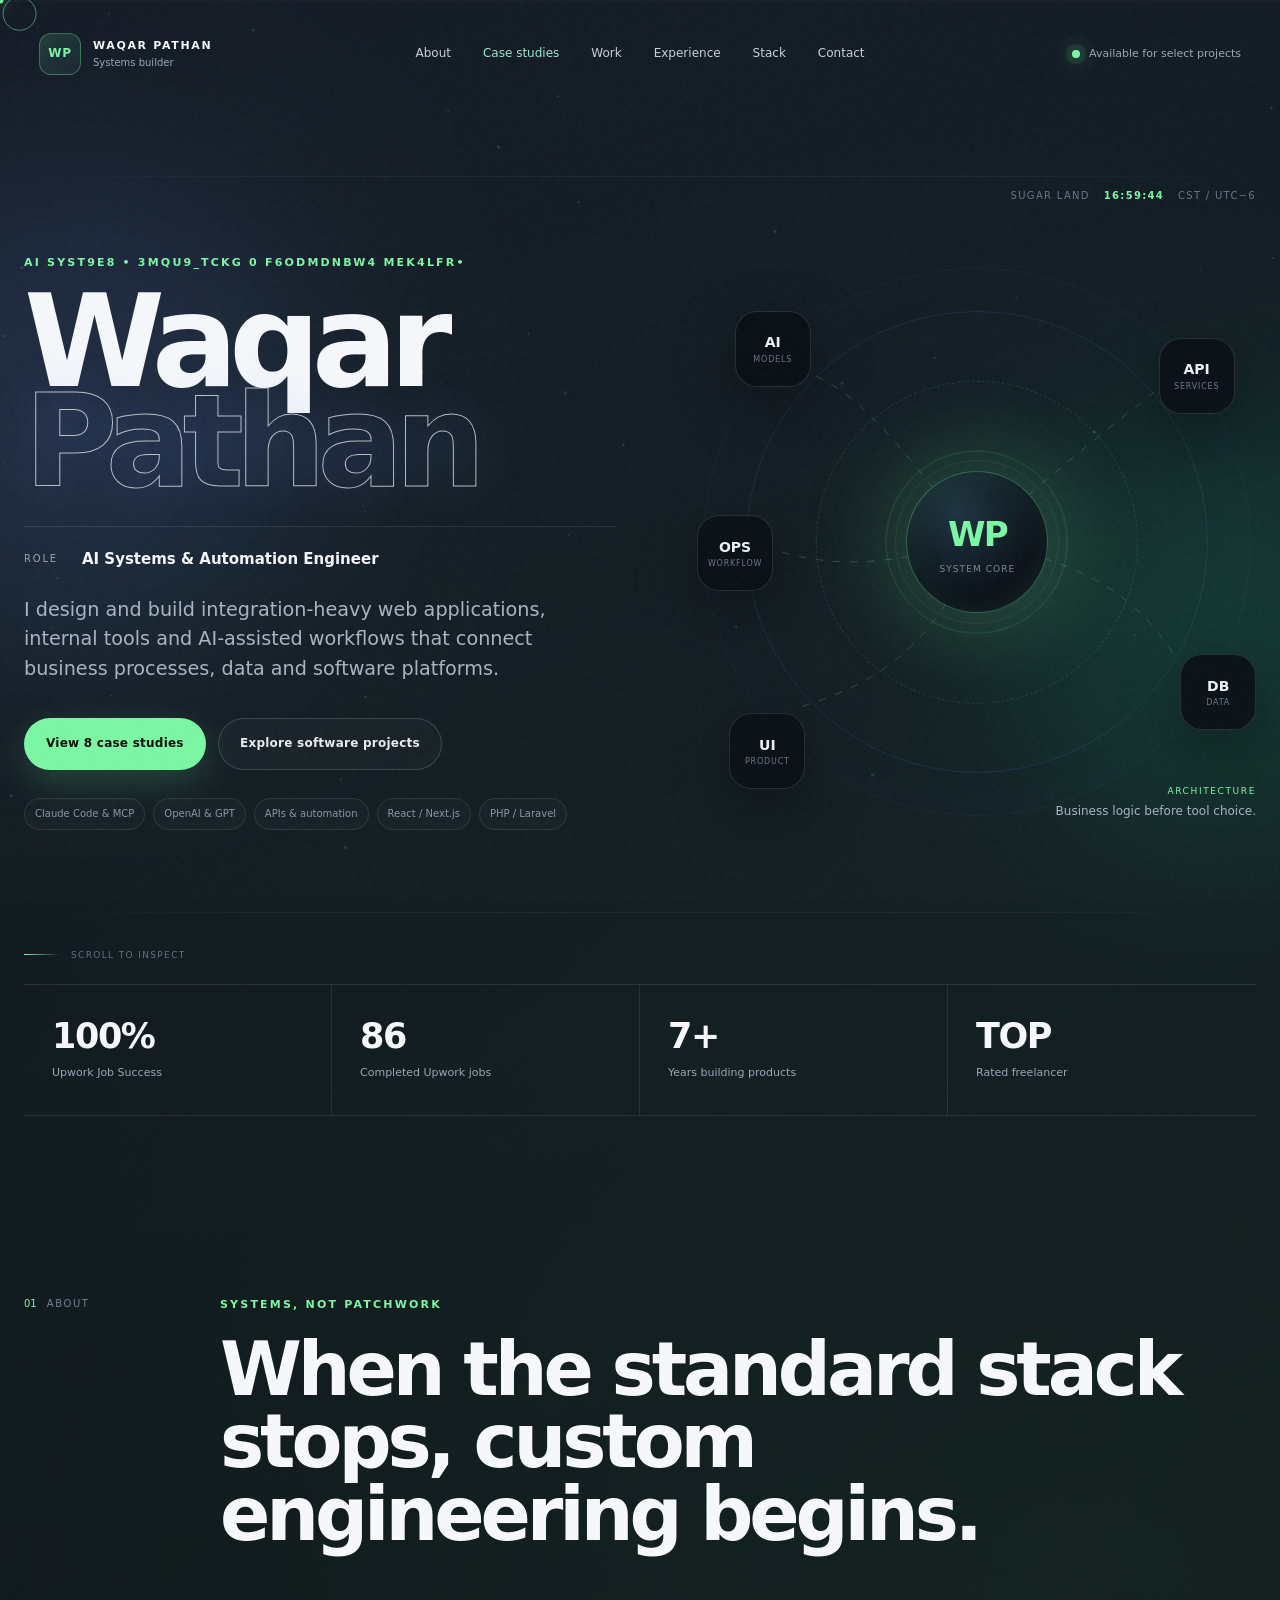
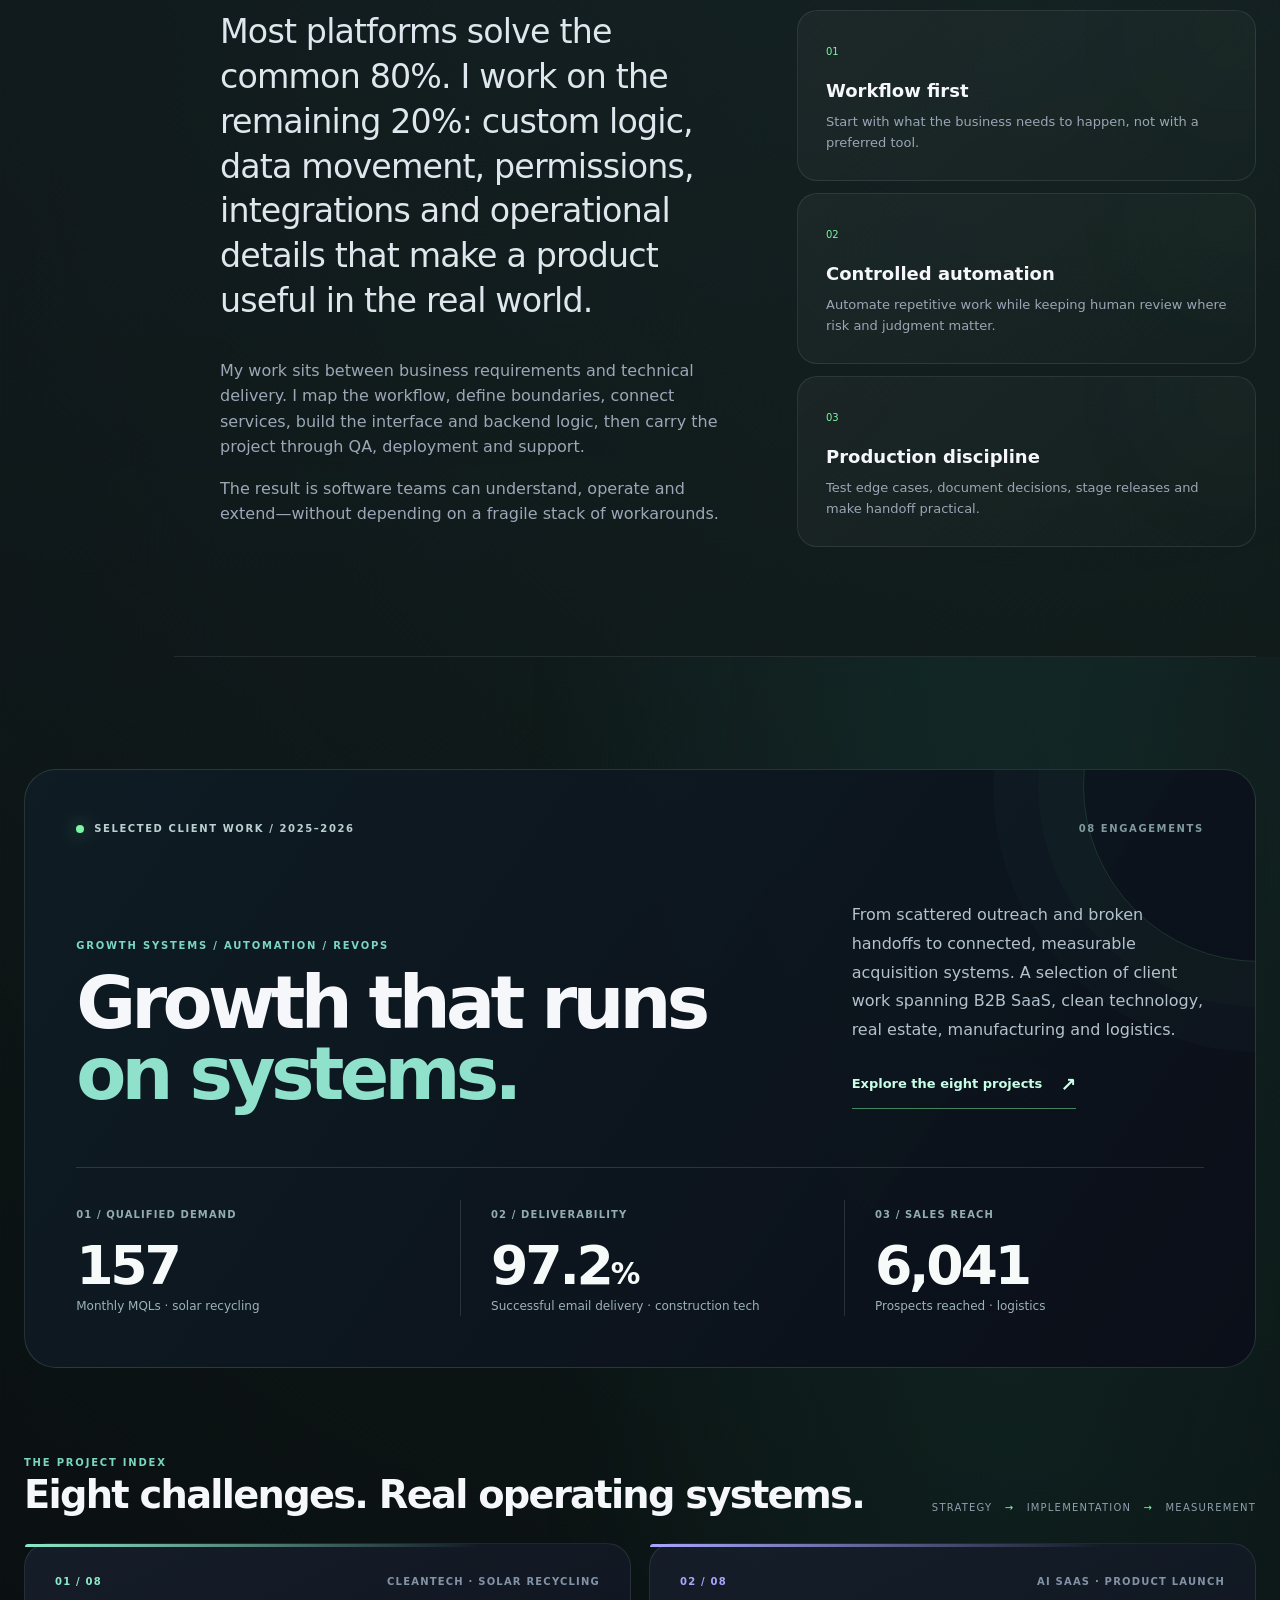
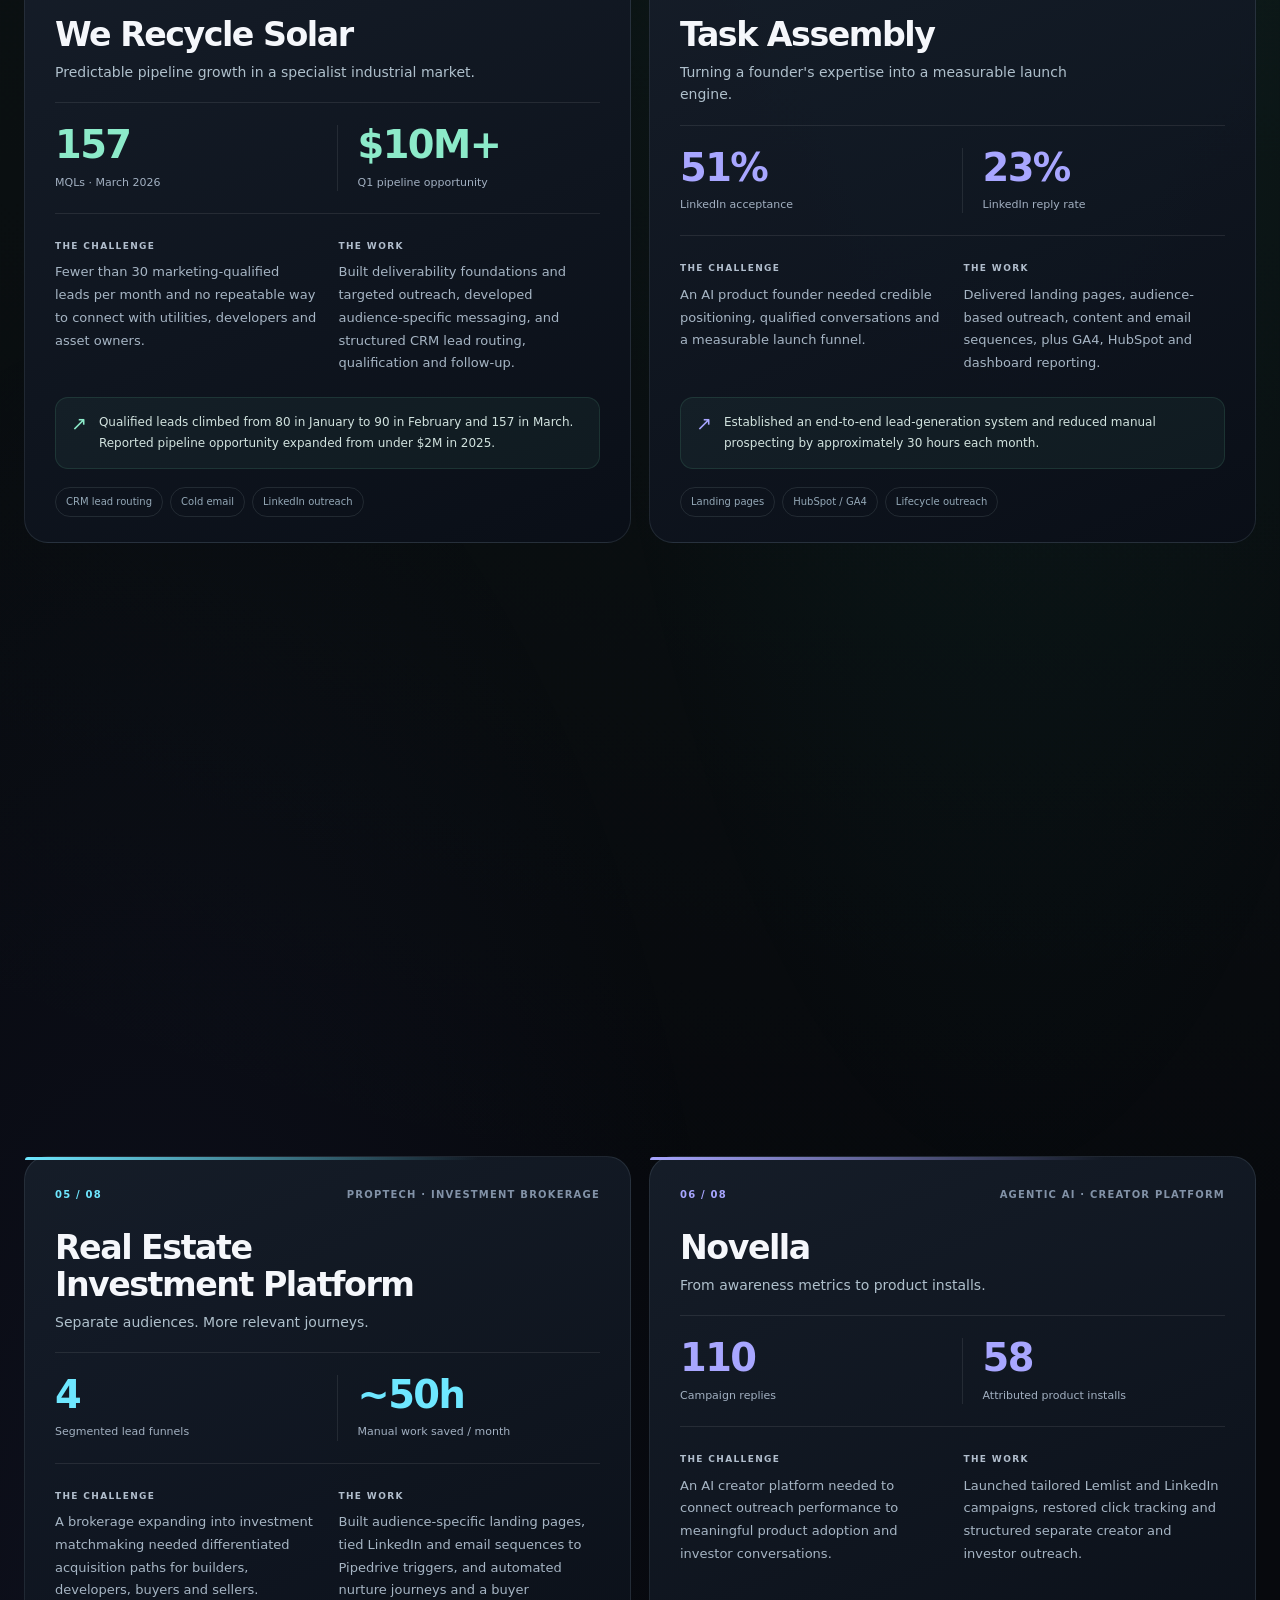
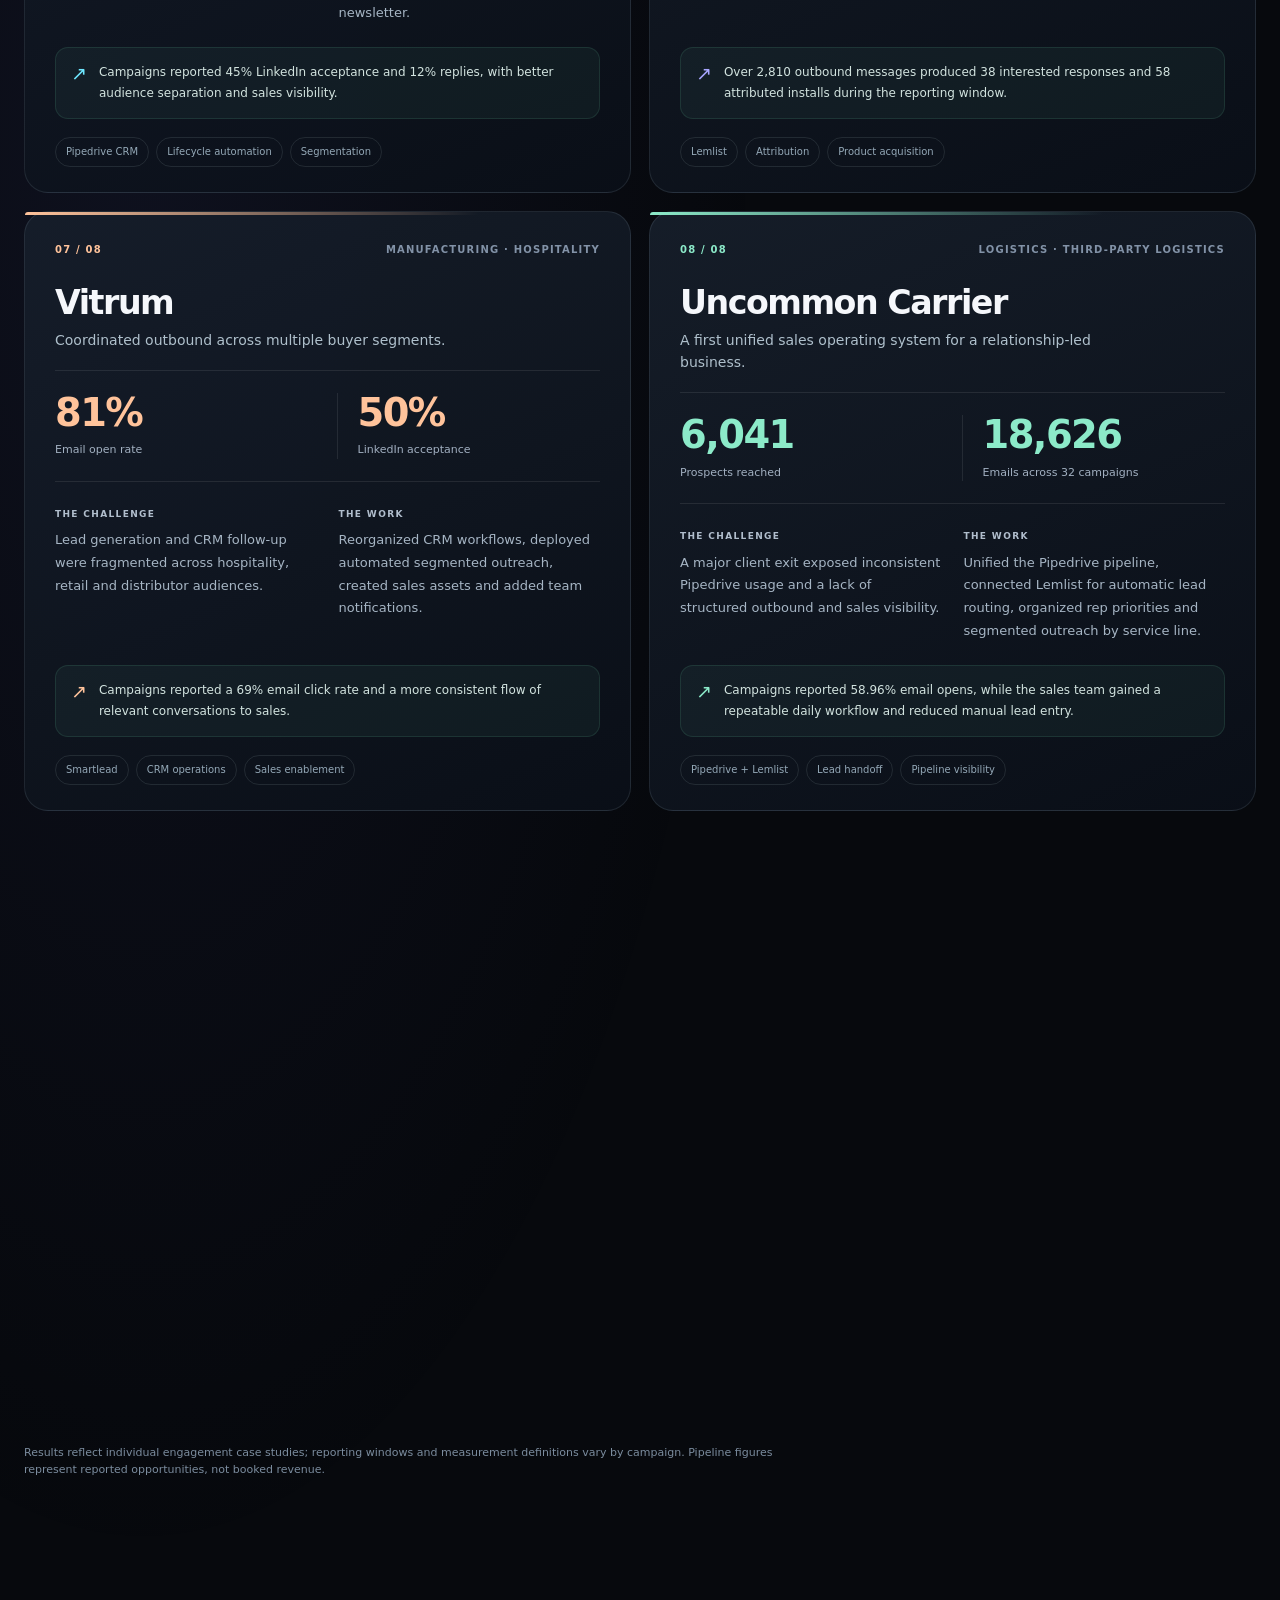
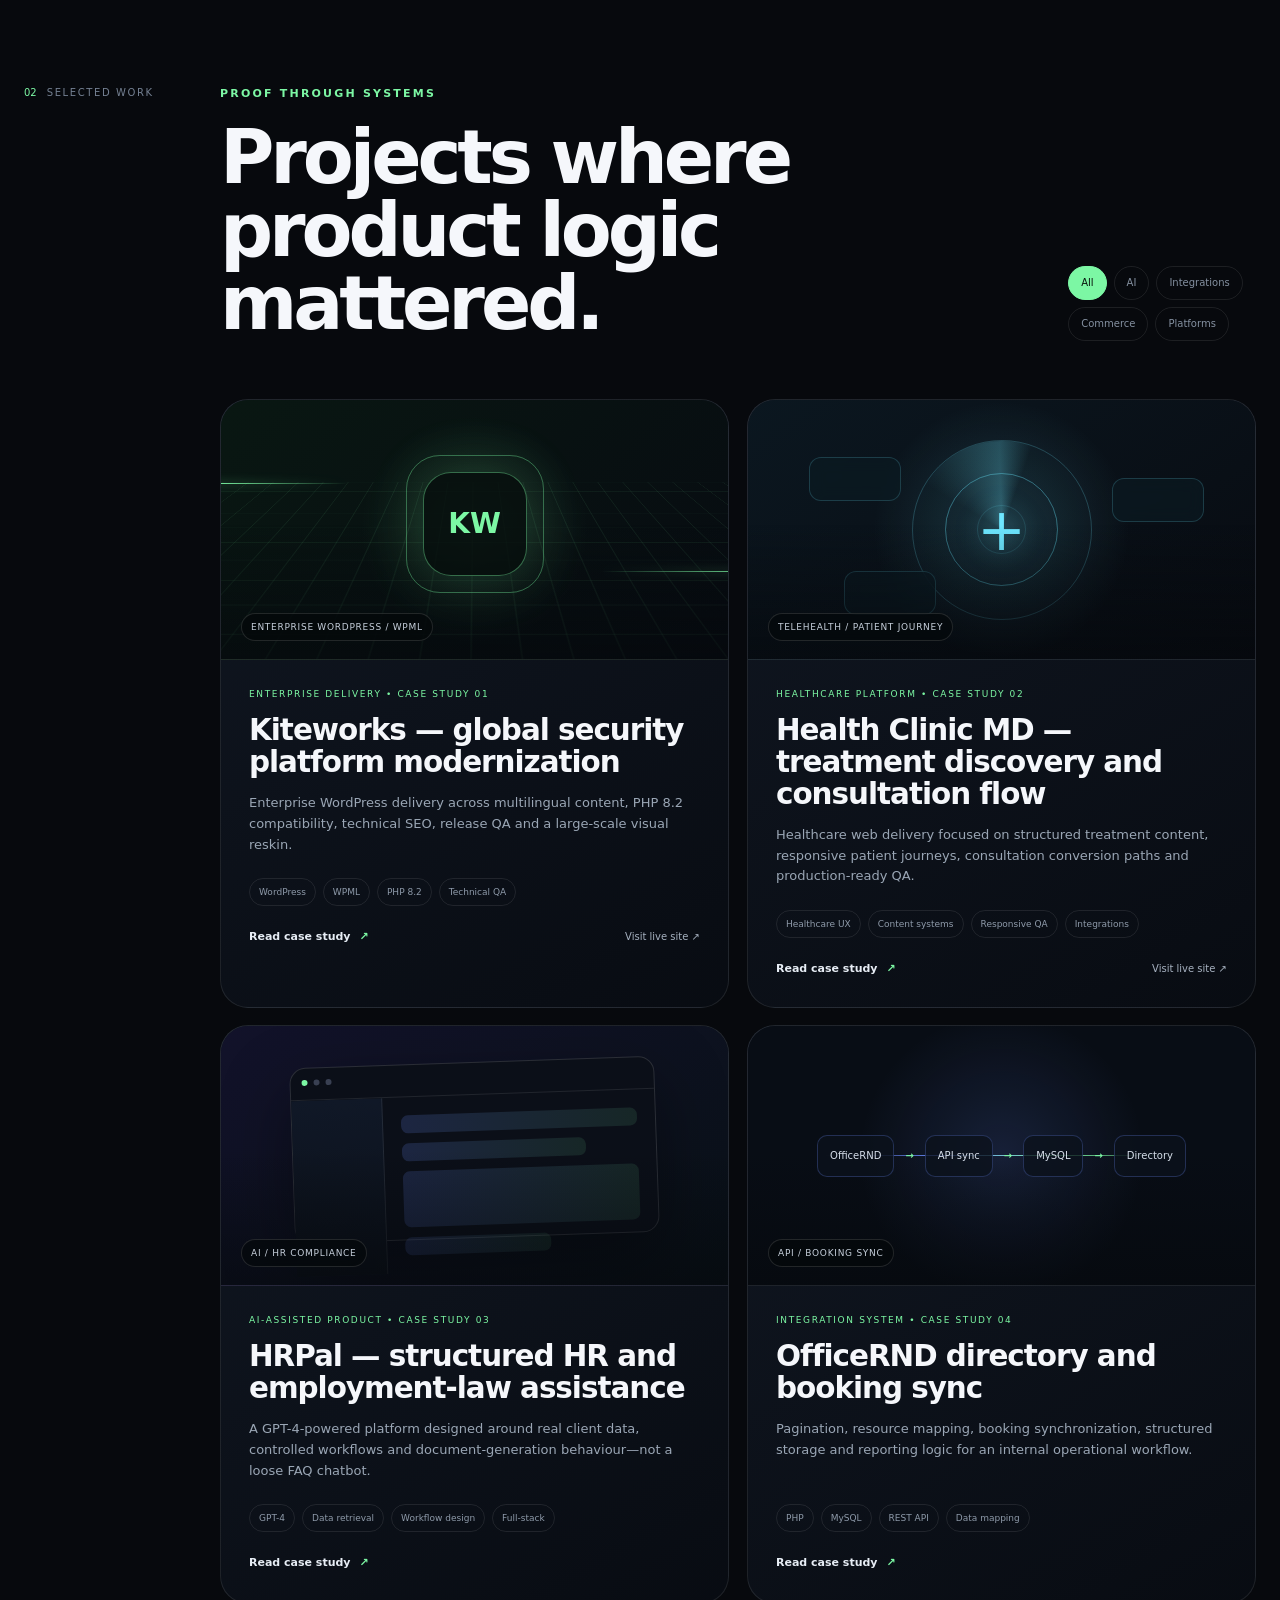
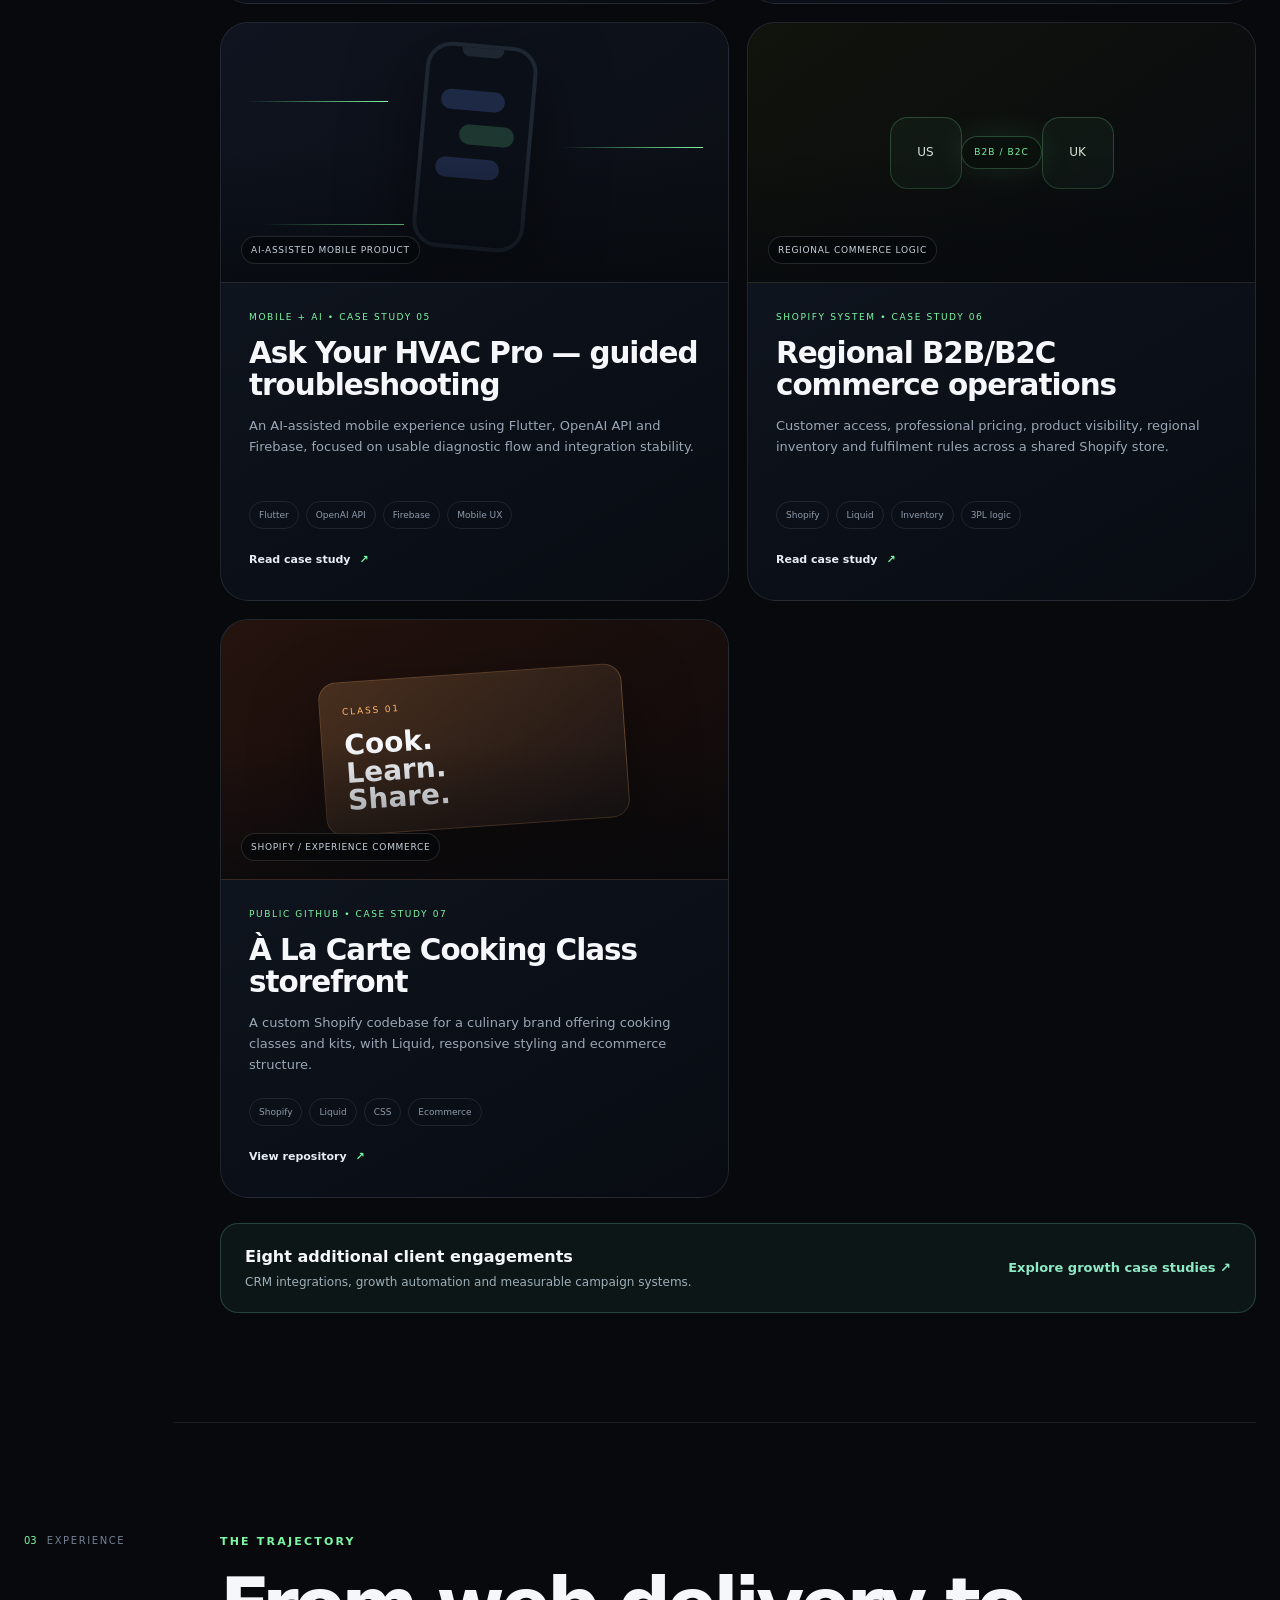
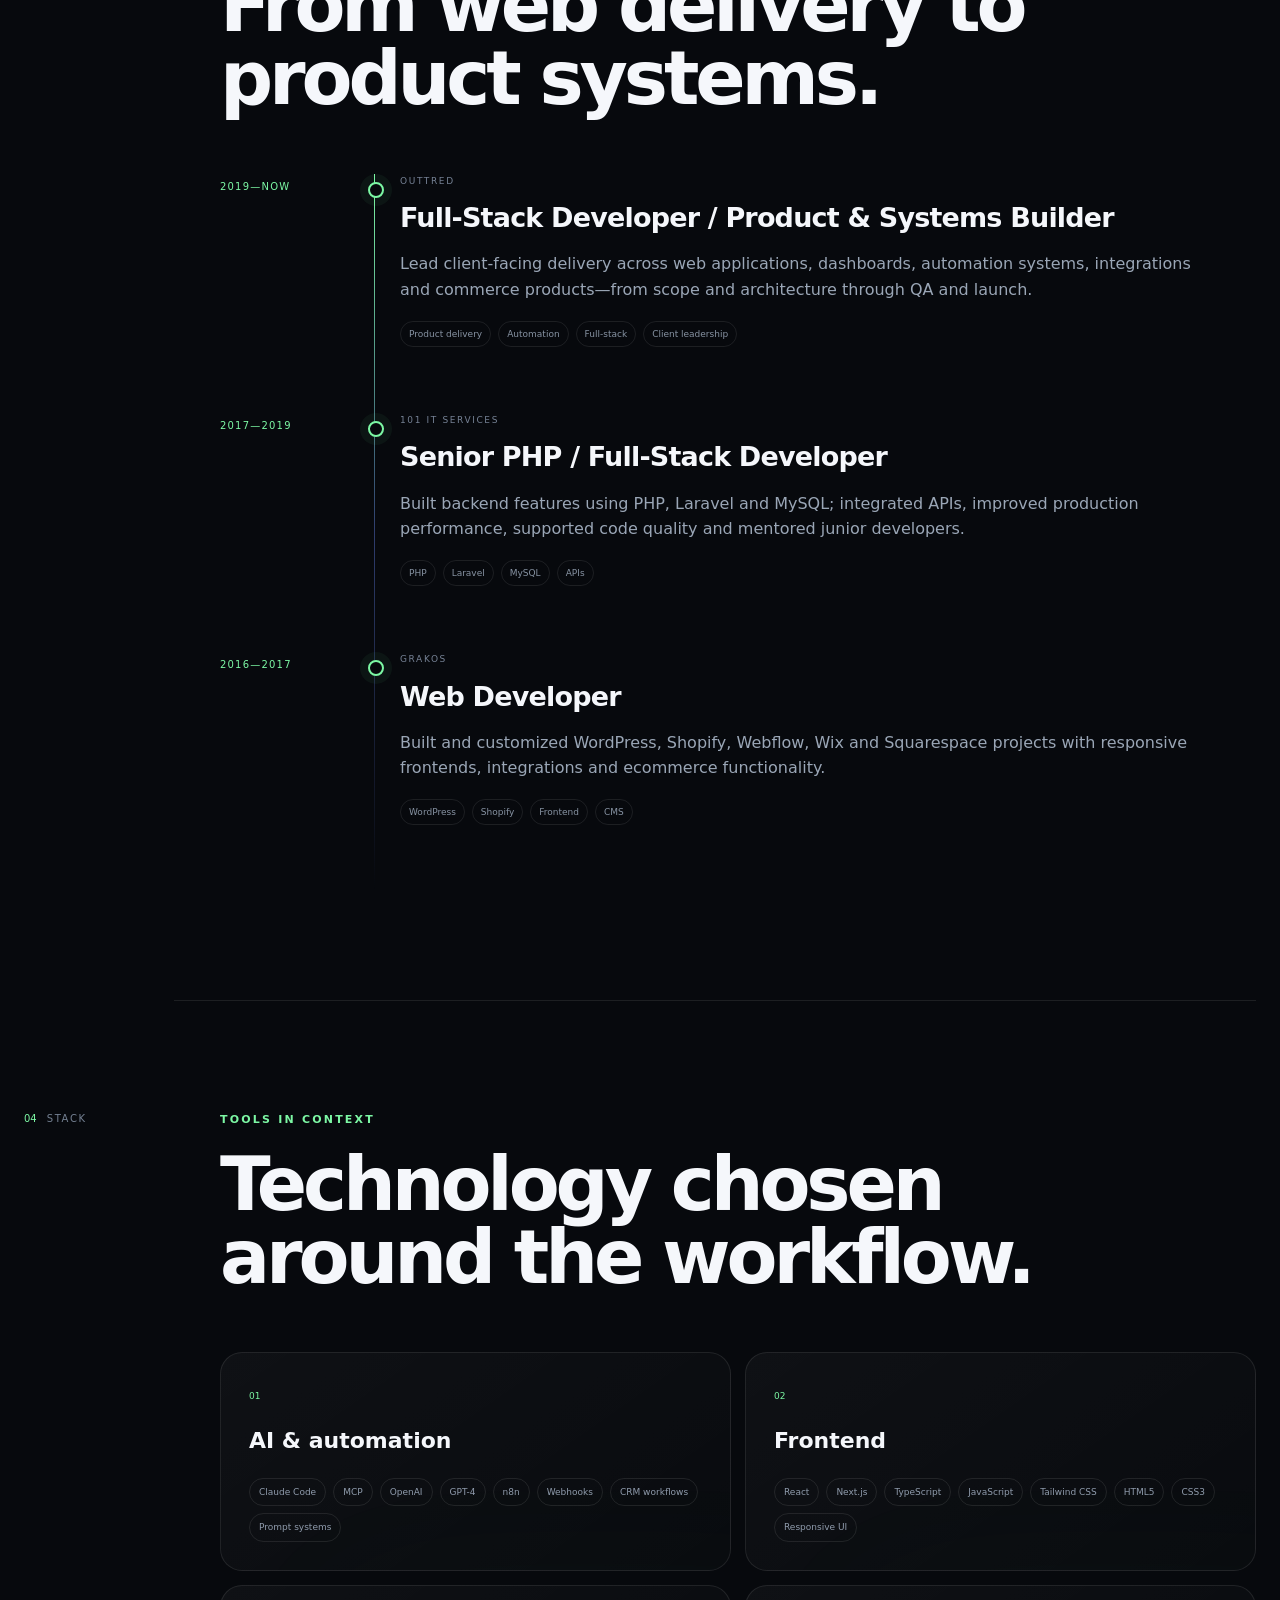
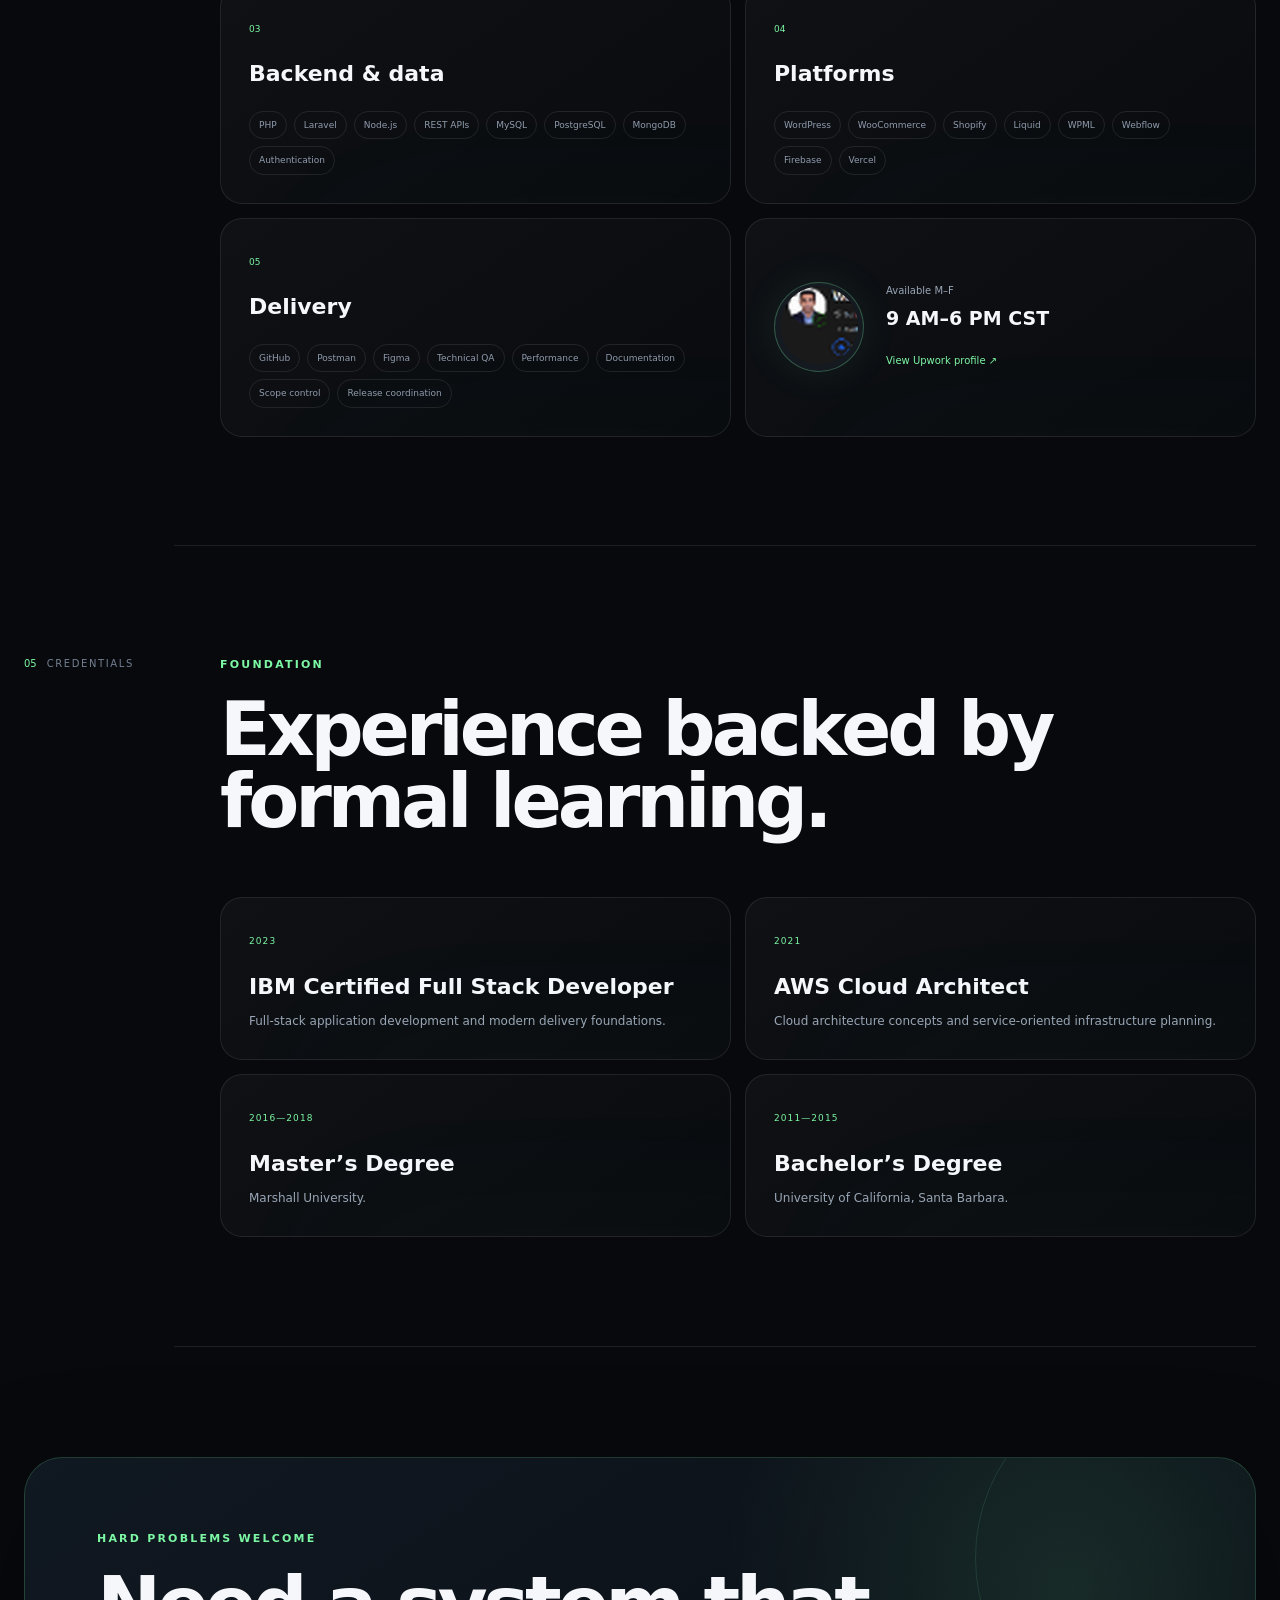
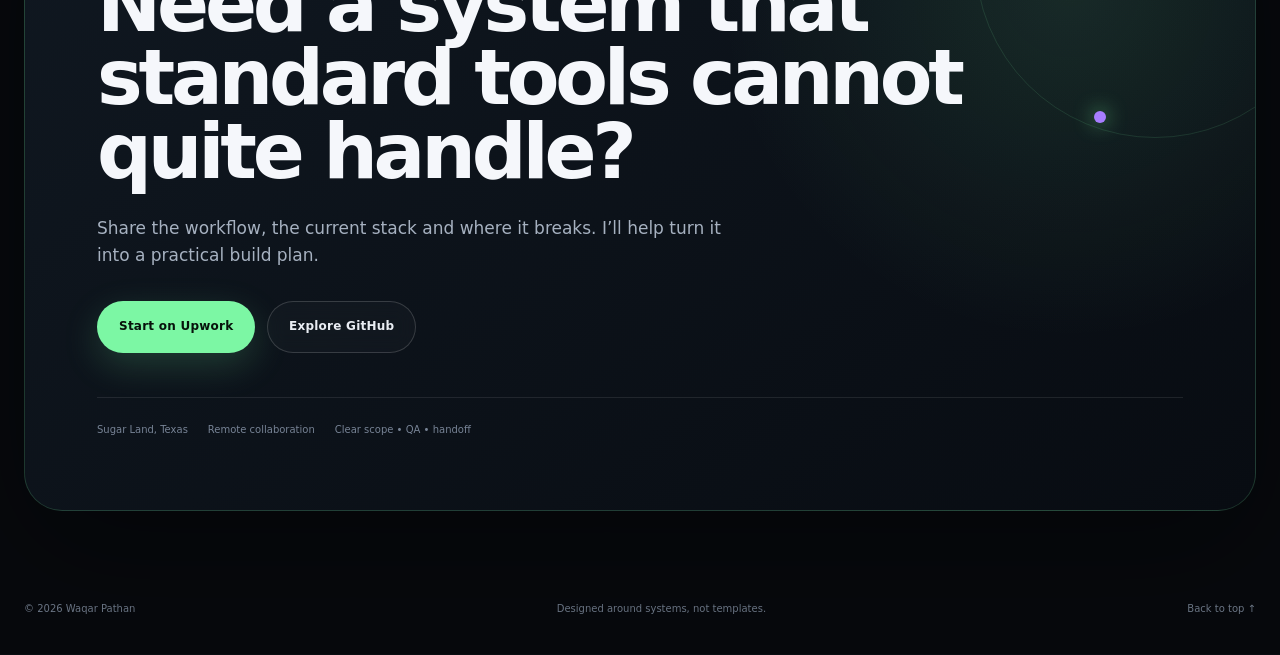
==== commit 947c76e1: "Make eight case studies immediately discoverable from homepage and primary navigation" ====
--- a/index.html
+++ b/index.html
@@ -3,12 +3,12 @@
 <head>
   <meta charset="UTF-8" />
   <meta name="viewport" content="width=device-width, initial-scale=1.0" />
-  <meta name="description" content="Waqar Pathan — AI systems, automation, integrations, SaaS, WordPress, Shopify and full-stack product development." />
+  <meta name="description" content="Waqar Pathan — Full-stack engineer, AI systems and API integrations. Explore eight client case studies in CRM automation, B2B growth systems and demand generation." />
   <meta name="theme-color" content="#07090d" />
   <title>Waqar Pathan — AI Systems & Full-Stack Engineer</title>
   <link rel="icon" href="assets/waqar-pathan.png" />
   <link rel="stylesheet" href="styles.css" />
-  <link rel="stylesheet" href="growth.css" />
+  <link rel="stylesheet" href="growth.css?v=20261013a" />
 </head>
 <body>
   <canvas id="network-canvas" aria-hidden="true"></canvas>
@@ -31,8 +31,8 @@
 
     <nav class="site-nav" aria-label="Primary navigation">
       <a href="#about">About</a>
+      <a class="growth-nav-link" href="#growth-systems">Case studies</a>
       <a href="#work">Work</a>
-      <a class="growth-nav-link" href="#growth-systems">Growth systems</a>
       <a href="#experience">Experience</a>
       <a href="#stack">Stack</a>
       <a href="#contact">Contact</a>
@@ -63,8 +63,8 @@
           I design and build integration-heavy web applications, internal tools and AI-assisted workflows that connect business processes, data and software platforms.
         </p>
         <div class="hero-actions">
-          <a class="button button-primary magnetic" href="#work">Explore selected work</a>
-          <a class="button button-ghost magnetic" href="assets/Waqar-Pathan-Resume.pdf" download>Download résumé</a>
+          <a class="button button-primary magnetic" href="#growth-systems">View 8 case studies</a>
+          <a class="button button-ghost magnetic" href="#work">Explore software projects</a>
         </div>
         <div class="hero-signals" aria-label="Primary capabilities">
           <span>Claude Code & MCP</span>
@@ -144,6 +144,220 @@
       </div>
     </section>
 
+    <section id="growth-systems" class="growth-section section-shell" aria-labelledby="growth-title">
+      <div class="growth-intro reveal">
+        <div class="growth-intro__eyebrow"><span class="growth-intro__dot"></span> SELECTED CLIENT WORK / 2025–2026 <span class="growth-intro__count">08 ENGAGEMENTS</span></div>
+        <div class="growth-intro__layout">
+          <div>
+            <p class="growth-overline">GROWTH SYSTEMS / AUTOMATION / REVOPS</p>
+            <h2 id="growth-title">Growth that runs <em>on systems.</em></h2>
+          </div>
+          <div class="growth-intro__aside">
+            <p>From scattered outreach and broken handoffs to connected, measurable acquisition systems. A selection of client work spanning B2B SaaS, clean technology, real estate, manufacturing and logistics.</p>
+            <a href="#growth-projects" class="growth-text-link">Explore the eight projects <span aria-hidden="true">↗</span></a>
+          </div>
+        </div>
+        <div class="growth-overview" aria-label="Selected project results">
+          <div class="growth-overview__item"><span>01 / QUALIFIED DEMAND</span><strong>157</strong><p>Monthly MQLs · solar recycling</p></div>
+          <div class="growth-overview__item"><span>02 / DELIVERABILITY</span><strong>97.2<small>%</small></strong><p>Successful email delivery · construction tech</p></div>
+          <div class="growth-overview__item"><span>03 / SALES REACH</span><strong>6,041</strong><p>Prospects reached · logistics</p></div>
+        </div>
+      </div>
+      <div class="growth-section__topline" id="growth-projects">
+        <div><span class="growth-overline">THE PROJECT INDEX</span><h3>Eight challenges. Real operating systems.</h3></div>
+        <span class="growth-section__topline-aside">STRATEGY <span aria-hidden="true">→</span> IMPLEMENTATION <span aria-hidden="true">→</span> MEASUREMENT</span>
+      </div>
+      <div class="growth-grid">
+        
+          <article class="growth-card growth-card--mint reveal" id="growth-we-recycle-solar">
+            <div class="growth-card__top">
+              <span class="growth-card__index">01 / 08</span>
+              <span class="growth-card__sector">CLEANTECH · SOLAR RECYCLING</span>
+            </div>
+            <div class="growth-card__heading">
+              <h3>We Recycle Solar</h3>
+              <p>Predictable pipeline growth in a specialist industrial market.</p>
+            </div>
+            <div class="growth-card__metrics" aria-label="Project results">
+              <div><strong>157</strong><span>MQLs · March 2026</span></div>
+              <div><strong>$10M+</strong><span>Q1 pipeline opportunity</span></div>
+            </div>
+            <div class="growth-card__story">
+              <div><span class="growth-card__label">THE CHALLENGE</span><p>Fewer than 30 marketing-qualified leads per month and no repeatable way to connect with utilities, developers and asset owners.</p></div>
+              <div><span class="growth-card__label">THE WORK</span><p>Built deliverability foundations and targeted outreach, developed audience-specific messaging, and structured CRM lead routing, qualification and follow-up.</p></div>
+            </div>
+            <p class="growth-card__result"><span class="growth-card__result-icon" aria-hidden="true">↗</span>Qualified leads climbed from 80 in January to 90 in February and 157 in March. Reported pipeline opportunity expanded from under $2M in 2025.</p>
+            <div class="growth-card__tags"><span>CRM lead routing</span><span>Cold email</span><span>LinkedIn outreach</span></div>
+          </article>
+
+          <article class="growth-card growth-card--violet reveal" id="growth-task-assembly">
+            <div class="growth-card__top">
+              <span class="growth-card__index">02 / 08</span>
+              <span class="growth-card__sector">AI SAAS · PRODUCT LAUNCH</span>
+            </div>
+            <div class="growth-card__heading">
+              <h3>Task Assembly</h3>
+              <p>Turning a founder's expertise into a measurable launch engine.</p>
+            </div>
+            <div class="growth-card__metrics" aria-label="Project results">
+              <div><strong>51%</strong><span>LinkedIn acceptance</span></div>
+              <div><strong>23%</strong><span>LinkedIn reply rate</span></div>
+            </div>
+            <div class="growth-card__story">
+              <div><span class="growth-card__label">THE CHALLENGE</span><p>An AI product founder needed credible positioning, qualified conversations and a measurable launch funnel.</p></div>
+              <div><span class="growth-card__label">THE WORK</span><p>Delivered landing pages, audience-based outreach, content and email sequences, plus GA4, HubSpot and dashboard reporting.</p></div>
+            </div>
+            <p class="growth-card__result"><span class="growth-card__result-icon" aria-hidden="true">↗</span>Established an end-to-end lead-generation system and reduced manual prospecting by approximately 30 hours each month.</p>
+            <div class="growth-card__tags"><span>Landing pages</span><span>HubSpot / GA4</span><span>Lifecycle outreach</span></div>
+          </article>
+
+          <article class="growth-card growth-card--cyan reveal" id="growth-flyover">
+            <div class="growth-card__top">
+              <span class="growth-card__index">03 / 08</span>
+              <span class="growth-card__sector">CONSTRUCTION TECH · BIM/VDC</span>
+            </div>
+            <div class="growth-card__heading">
+              <h3>Flyover.io</h3>
+              <p>Repairing the foundation before scaling outbound.</p>
+            </div>
+            <div class="growth-card__metrics" aria-label="Project results">
+              <div><strong>97.2%</strong><span>Successful delivery</span></div>
+              <div><strong>22</strong><span>Interested conversations</span></div>
+            </div>
+            <div class="growth-card__story">
+              <div><span class="growth-card__label">THE CHALLENGE</span><p>Domain reputation problems, weak targeting and manual follow-ups were limiting conversations with BIM and VDC buyers.</p></div>
+              <div><span class="growth-card__label">THE WORK</span><p>Corrected SPF, DKIM and DNS issues; introduced a sending subdomain, segmented audiences and built reply-management workflows.</p></div>
+            </div>
+            <p class="growth-card__result"><span class="growth-card__result-icon" aria-hidden="true">↗</span>Successfully reached 2,168 of 2,230 prospects, generating 78 replies and 22 interested conversations.</p>
+            <div class="growth-card__tags"><span>Email deliverability</span><span>Audience segmentation</span><span>Sales workflow</span></div>
+          </article>
+
+          <article class="growth-card growth-card--peach reveal" id="growth-tec-mailing">
+            <div class="growth-card__top">
+              <span class="growth-card__index">04 / 08</span>
+              <span class="growth-card__sector">B2B SAAS · DEMAND RECOVERY</span>
+            </div>
+            <div class="growth-card__heading">
+              <h3>TEC Mailing</h3>
+              <p>Connecting campaigns, conversion pages and sales visibility.</p>
+            </div>
+            <div class="growth-card__metrics" aria-label="Project results">
+              <div><strong>71%</strong><span>Email open rate</span></div>
+              <div><strong>53%</strong><span>Email click rate</span></div>
+            </div>
+            <div class="growth-card__story">
+              <div><span class="growth-card__label">THE CHALLENGE</span><p>Outdated landing pages, fragmented CRM information and limited attribution made marketing spend difficult to evaluate.</p></div>
+              <div><span class="growth-card__label">THE WORK</span><p>Refined landing pages, structured CRM segments, developed multichannel outreach and implemented GA4, HubSpot and Smartlead dashboards.</p></div>
+            </div>
+            <p class="growth-card__result"><span class="growth-card__result-icon" aria-hidden="true">↗</span>Reported consistent qualified lead activity within 60 days and a clearer view of the marketing-to-sales funnel.</p>
+            <div class="growth-card__tags"><span>Conversion pages</span><span>CRM data quality</span><span>Campaign analytics</span></div>
+          </article>
+
+          <article class="growth-card growth-card--cyan reveal" id="growth-real-estate">
+            <div class="growth-card__top">
+              <span class="growth-card__index">05 / 08</span>
+              <span class="growth-card__sector">PROPTECH · INVESTMENT BROKERAGE</span>
+            </div>
+            <div class="growth-card__heading">
+              <h3>Real Estate Investment Platform</h3>
+              <p>Separate audiences. More relevant journeys.</p>
+            </div>
+            <div class="growth-card__metrics" aria-label="Project results">
+              <div><strong>4</strong><span>Segmented lead funnels</span></div>
+              <div><strong>~50h</strong><span>Manual work saved / month</span></div>
+            </div>
+            <div class="growth-card__story">
+              <div><span class="growth-card__label">THE CHALLENGE</span><p>A brokerage expanding into investment matchmaking needed differentiated acquisition paths for builders, developers, buyers and sellers.</p></div>
+              <div><span class="growth-card__label">THE WORK</span><p>Built audience-specific landing pages, tied LinkedIn and email sequences to Pipedrive triggers, and automated nurture journeys and a buyer newsletter.</p></div>
+            </div>
+            <p class="growth-card__result"><span class="growth-card__result-icon" aria-hidden="true">↗</span>Campaigns reported 45% LinkedIn acceptance and 12% replies, with better audience separation and sales visibility.</p>
+            <div class="growth-card__tags"><span>Pipedrive CRM</span><span>Lifecycle automation</span><span>Segmentation</span></div>
+          </article>
+
+          <article class="growth-card growth-card--violet reveal" id="growth-novella">
+            <div class="growth-card__top">
+              <span class="growth-card__index">06 / 08</span>
+              <span class="growth-card__sector">AGENTIC AI · CREATOR PLATFORM</span>
+            </div>
+            <div class="growth-card__heading">
+              <h3>Novella</h3>
+              <p>From awareness metrics to product installs.</p>
+            </div>
+            <div class="growth-card__metrics" aria-label="Project results">
+              <div><strong>110</strong><span>Campaign replies</span></div>
+              <div><strong>58</strong><span>Attributed product installs</span></div>
+            </div>
+            <div class="growth-card__story">
+              <div><span class="growth-card__label">THE CHALLENGE</span><p>An AI creator platform needed to connect outreach performance to meaningful product adoption and investor conversations.</p></div>
+              <div><span class="growth-card__label">THE WORK</span><p>Launched tailored Lemlist and LinkedIn campaigns, restored click tracking and structured separate creator and investor outreach.</p></div>
+            </div>
+            <p class="growth-card__result"><span class="growth-card__result-icon" aria-hidden="true">↗</span>Over 2,810 outbound messages produced 38 interested responses and 58 attributed installs during the reporting window.</p>
+            <div class="growth-card__tags"><span>Lemlist</span><span>Attribution</span><span>Product acquisition</span></div>
+          </article>
+
+          <article class="growth-card growth-card--peach reveal" id="growth-vitrum">
+            <div class="growth-card__top">
+              <span class="growth-card__index">07 / 08</span>
+              <span class="growth-card__sector">MANUFACTURING · HOSPITALITY</span>
+            </div>
+            <div class="growth-card__heading">
+              <h3>Vitrum</h3>
+              <p>Coordinated outbound across multiple buyer segments.</p>
+            </div>
+            <div class="growth-card__metrics" aria-label="Project results">
+              <div><strong>81%</strong><span>Email open rate</span></div>
+              <div><strong>50%</strong><span>LinkedIn acceptance</span></div>
+            </div>
+            <div class="growth-card__story">
+              <div><span class="growth-card__label">THE CHALLENGE</span><p>Lead generation and CRM follow-up were fragmented across hospitality, retail and distributor audiences.</p></div>
+              <div><span class="growth-card__label">THE WORK</span><p>Reorganized CRM workflows, deployed automated segmented outreach, created sales assets and added team notifications.</p></div>
+            </div>
+            <p class="growth-card__result"><span class="growth-card__result-icon" aria-hidden="true">↗</span>Campaigns reported a 69% email click rate and a more consistent flow of relevant conversations to sales.</p>
+            <div class="growth-card__tags"><span>Smartlead</span><span>CRM operations</span><span>Sales enablement</span></div>
+          </article>
+
+          <article class="growth-card growth-card--mint reveal" id="growth-uncommon-carrier">
+            <div class="growth-card__top">
+              <span class="growth-card__index">08 / 08</span>
+              <span class="growth-card__sector">LOGISTICS · THIRD-PARTY LOGISTICS</span>
+            </div>
+            <div class="growth-card__heading">
+              <h3>Uncommon Carrier</h3>
+              <p>A first unified sales operating system for a relationship-led business.</p>
+            </div>
+            <div class="growth-card__metrics" aria-label="Project results">
+              <div><strong>6,041</strong><span>Prospects reached</span></div>
+              <div><strong>18,626</strong><span>Emails across 32 campaigns</span></div>
+            </div>
+            <div class="growth-card__story">
+              <div><span class="growth-card__label">THE CHALLENGE</span><p>A major client exit exposed inconsistent Pipedrive usage and a lack of structured outbound and sales visibility.</p></div>
+              <div><span class="growth-card__label">THE WORK</span><p>Unified the Pipedrive pipeline, connected Lemlist for automatic lead routing, organized rep priorities and segmented outreach by service line.</p></div>
+            </div>
+            <p class="growth-card__result"><span class="growth-card__result-icon" aria-hidden="true">↗</span>Campaigns reported 58.96% email opens, while the sales team gained a repeatable daily workflow and reduced manual lead entry.</p>
+            <div class="growth-card__tags"><span>Pipedrive + Lemlist</span><span>Lead handoff</span><span>Pipeline visibility</span></div>
+          </article>
+      </div>
+      <div class="growth-system-map reveal">
+        <div class="growth-system-map__intro">
+          <span class="growth-overline">THE WORK BEHIND THE METRICS</span>
+          <h3>Not disconnected campaigns.<br><em>A repeatable operating model.</em></h3>
+          <p>Good growth infrastructure connects what happens before the first conversation to what happens after it. The same thinking runs through these engagements.</p>
+        </div>
+        <ol class="growth-flow">
+          <li><span>01</span><strong>CAPTURE</strong><small>Collect reliable inputs</small></li>
+          <li><span>02</span><strong>SEGMENT</strong><small>Match audience & intent</small></li>
+          <li><span>03</span><strong>AUTOMATE</strong><small>Trigger relevant action</small></li>
+          <li><span>04</span><strong>ROUTE</strong><small>Deliver the right handoff</small></li>
+          <li><span>05</span><strong>MEASURE</strong><small>See what actually worked</small></li>
+        </ol>
+      </div>
+      <div class="growth-footer reveal">
+        <p>Building something where your CRM, applications and customer journeys need to work as one?</p>
+        <a href="#contact">Let's discuss the system <span aria-hidden="true">↗</span></a>
+      </div>
+      <p class="growth-disclaimer">Results reflect individual engagement case studies; reporting windows and measurement definitions vary by campaign. Pipeline figures represent reported opportunities, not booked revenue.</p>
+    </section>
+
     <section id="work" class="content-section section-shell">
       <div class="section-index reveal"><span>02</span><small>Selected work</small></div>
       <div class="section-content">
@@ -262,220 +476,6 @@
         </div>
         <div class="growth-entry reveal"><div><strong>Eight additional client engagements</strong><span>CRM integrations, growth automation and measurable campaign systems.</span></div><a href="#growth-projects">Explore growth case studies ↗</a></div>
       </div>
-    </section>
-
-    <section id="growth-systems" class="growth-section section-shell" aria-labelledby="growth-title">
-      <div class="growth-intro reveal">
-        <div class="growth-intro__eyebrow"><span class="growth-intro__dot"></span> SELECTED CLIENT WORK / 2025–2026 <span class="growth-intro__count">08 ENGAGEMENTS</span></div>
-        <div class="growth-intro__layout">
-          <div>
-            <p class="growth-overline">GROWTH SYSTEMS / AUTOMATION / REVOPS</p>
-            <h2 id="growth-title">Growth that runs <em>on systems.</em></h2>
-          </div>
-          <div class="growth-intro__aside">
-            <p>From scattered outreach and broken handoffs to connected, measurable acquisition systems. A selection of client work spanning B2B SaaS, clean technology, real estate, manufacturing and logistics.</p>
-            <a href="#growth-projects" class="growth-text-link">Explore the eight projects <span aria-hidden="true">↗</span></a>
-          </div>
-        </div>
-        <div class="growth-overview" aria-label="Selected project results">
-          <div class="growth-overview__item"><span>01 / QUALIFIED DEMAND</span><strong>157</strong><p>Monthly MQLs · solar recycling</p></div>
-          <div class="growth-overview__item"><span>02 / DELIVERABILITY</span><strong>97.2<small>%</small></strong><p>Successful email delivery · construction tech</p></div>
-          <div class="growth-overview__item"><span>03 / SALES REACH</span><strong>6,041</strong><p>Prospects reached · logistics</p></div>
-        </div>
-      </div>
-      <div class="growth-section__topline" id="growth-projects">
-        <div><span class="growth-overline">THE PROJECT INDEX</span><h3>Eight challenges. Real operating systems.</h3></div>
-        <span class="growth-section__topline-aside">STRATEGY <span aria-hidden="true">→</span> IMPLEMENTATION <span aria-hidden="true">→</span> MEASUREMENT</span>
-      </div>
-      <div class="growth-grid">
-        
-          <article class="growth-card growth-card--mint reveal" id="growth-we-recycle-solar">
-            <div class="growth-card__top">
-              <span class="growth-card__index">01 / 08</span>
-              <span class="growth-card__sector">CLEANTECH · SOLAR RECYCLING</span>
-            </div>
-            <div class="growth-card__heading">
-              <h3>We Recycle Solar</h3>
-              <p>Predictable pipeline growth in a specialist industrial market.</p>
-            </div>
-            <div class="growth-card__metrics" aria-label="Project results">
-              <div><strong>157</strong><span>MQLs · March 2026</span></div>
-              <div><strong>$10M+</strong><span>Q1 pipeline opportunity</span></div>
-            </div>
-            <div class="growth-card__story">
-              <div><span class="growth-card__label">THE CHALLENGE</span><p>Fewer than 30 marketing-qualified leads per month and no repeatable way to connect with utilities, developers and asset owners.</p></div>
-              <div><span class="growth-card__label">THE WORK</span><p>Built deliverability foundations and targeted outreach, developed audience-specific messaging, and structured CRM lead routing, qualification and follow-up.</p></div>
-            </div>
-            <p class="growth-card__result"><span class="growth-card__result-icon" aria-hidden="true">↗</span>Qualified leads climbed from 80 in January to 90 in February and 157 in March. Reported pipeline opportunity expanded from under $2M in 2025.</p>
-            <div class="growth-card__tags"><span>CRM lead routing</span><span>Cold email</span><span>LinkedIn outreach</span></div>
-          </article>
-
-          <article class="growth-card growth-card--violet reveal" id="growth-task-assembly">
-            <div class="growth-card__top">
-              <span class="growth-card__index">02 / 08</span>
-              <span class="growth-card__sector">AI SAAS · PRODUCT LAUNCH</span>
-            </div>
-            <div class="growth-card__heading">
-              <h3>Task Assembly</h3>
-              <p>Turning a founder's expertise into a measurable launch engine.</p>
-            </div>
-            <div class="growth-card__metrics" aria-label="Project results">
-              <div><strong>51%</strong><span>LinkedIn acceptance</span></div>
-              <div><strong>23%</strong><span>LinkedIn reply rate</span></div>
-            </div>
-            <div class="growth-card__story">
-              <div><span class="growth-card__label">THE CHALLENGE</span><p>An AI product founder needed credible positioning, qualified conversations and a measurable launch funnel.</p></div>
-              <div><span class="growth-card__label">THE WORK</span><p>Delivered landing pages, audience-based outreach, content and email sequences, plus GA4, HubSpot and dashboard reporting.</p></div>
-            </div>
-            <p class="growth-card__result"><span class="growth-card__result-icon" aria-hidden="true">↗</span>Established an end-to-end lead-generation system and reduced manual prospecting by approximately 30 hours each month.</p>
-            <div class="growth-card__tags"><span>Landing pages</span><span>HubSpot / GA4</span><span>Lifecycle outreach</span></div>
-          </article>
-
-          <article class="growth-card growth-card--cyan reveal" id="growth-flyover">
-            <div class="growth-card__top">
-              <span class="growth-card__index">03 / 08</span>
-              <span class="growth-card__sector">CONSTRUCTION TECH · BIM/VDC</span>
-            </div>
-            <div class="growth-card__heading">
-              <h3>Flyover.io</h3>
-              <p>Repairing the foundation before scaling outbound.</p>
-            </div>
-            <div class="growth-card__metrics" aria-label="Project results">
-              <div><strong>97.2%</strong><span>Successful delivery</span></div>
-              <div><strong>22</strong><span>Interested conversations</span></div>
-            </div>
-            <div class="growth-card__story">
-              <div><span class="growth-card__label">THE CHALLENGE</span><p>Domain reputation problems, weak targeting and manual follow-ups were limiting conversations with BIM and VDC buyers.</p></div>
-              <div><span class="growth-card__label">THE WORK</span><p>Corrected SPF, DKIM and DNS issues; introduced a sending subdomain, segmented audiences and built reply-management workflows.</p></div>
-            </div>
-            <p class="growth-card__result"><span class="growth-card__result-icon" aria-hidden="true">↗</span>Successfully reached 2,168 of 2,230 prospects, generating 78 replies and 22 interested conversations.</p>
-            <div class="growth-card__tags"><span>Email deliverability</span><span>Audience segmentation</span><span>Sales workflow</span></div>
-          </article>
-
-          <article class="growth-card growth-card--peach reveal" id="growth-tec-mailing">
-            <div class="growth-card__top">
-              <span class="growth-card__index">04 / 08</span>
-              <span class="growth-card__sector">B2B SAAS · DEMAND RECOVERY</span>
-            </div>
-            <div class="growth-card__heading">
-              <h3>TEC Mailing</h3>
-              <p>Connecting campaigns, conversion pages and sales visibility.</p>
-            </div>
-            <div class="growth-card__metrics" aria-label="Project results">
-              <div><strong>71%</strong><span>Email open rate</span></div>
-              <div><strong>53%</strong><span>Email click rate</span></div>
-            </div>
-            <div class="growth-card__story">
-              <div><span class="growth-card__label">THE CHALLENGE</span><p>Outdated landing pages, fragmented CRM information and limited attribution made marketing spend difficult to evaluate.</p></div>
-              <div><span class="growth-card__label">THE WORK</span><p>Refined landing pages, structured CRM segments, developed multichannel outreach and implemented GA4, HubSpot and Smartlead dashboards.</p></div>
-            </div>
-            <p class="growth-card__result"><span class="growth-card__result-icon" aria-hidden="true">↗</span>Reported consistent qualified lead activity within 60 days and a clearer view of the marketing-to-sales funnel.</p>
-            <div class="growth-card__tags"><span>Conversion pages</span><span>CRM data quality</span><span>Campaign analytics</span></div>
-          </article>
-
-          <article class="growth-card growth-card--cyan reveal" id="growth-real-estate">
-            <div class="growth-card__top">
-              <span class="growth-card__index">05 / 08</span>
-              <span class="growth-card__sector">PROPTECH · INVESTMENT BROKERAGE</span>
-            </div>
-            <div class="growth-card__heading">
-              <h3>Real Estate Investment Platform</h3>
-              <p>Separate audiences. More relevant journeys.</p>
-            </div>
-            <div class="growth-card__metrics" aria-label="Project results">
-              <div><strong>4</strong><span>Segmented lead funnels</span></div>
-              <div><strong>~50h</strong><span>Manual work saved / month</span></div>
-            </div>
-            <div class="growth-card__story">
-              <div><span class="growth-card__label">THE CHALLENGE</span><p>A brokerage expanding into investment matchmaking needed differentiated acquisition paths for builders, developers, buyers and sellers.</p></div>
-              <div><span class="growth-card__label">THE WORK</span><p>Built audience-specific landing pages, tied LinkedIn and email sequences to Pipedrive triggers, and automated nurture journeys and a buyer newsletter.</p></div>
-            </div>
-            <p class="growth-card__result"><span class="growth-card__result-icon" aria-hidden="true">↗</span>Campaigns reported 45% LinkedIn acceptance and 12% replies, with better audience separation and sales visibility.</p>
-            <div class="growth-card__tags"><span>Pipedrive CRM</span><span>Lifecycle automation</span><span>Segmentation</span></div>
-          </article>
-
-          <article class="growth-card growth-card--violet reveal" id="growth-novella">
-            <div class="growth-card__top">
-              <span class="growth-card__index">06 / 08</span>
-              <span class="growth-card__sector">AGENTIC AI · CREATOR PLATFORM</span>
-            </div>
-            <div class="growth-card__heading">
-              <h3>Novella</h3>
-              <p>From awareness metrics to product installs.</p>
-            </div>
-            <div class="growth-card__metrics" aria-label="Project results">
-              <div><strong>110</strong><span>Campaign replies</span></div>
-              <div><strong>58</strong><span>Attributed product installs</span></div>
-            </div>
-            <div class="growth-card__story">
-              <div><span class="growth-card__label">THE CHALLENGE</span><p>An AI creator platform needed to connect outreach performance to meaningful product adoption and investor conversations.</p></div>
-              <div><span class="growth-card__label">THE WORK</span><p>Launched tailored Lemlist and LinkedIn campaigns, restored click tracking and structured separate creator and investor outreach.</p></div>
-            </div>
-            <p class="growth-card__result"><span class="growth-card__result-icon" aria-hidden="true">↗</span>Over 2,810 outbound messages produced 38 interested responses and 58 attributed installs during the reporting window.</p>
-            <div class="growth-card__tags"><span>Lemlist</span><span>Attribution</span><span>Product acquisition</span></div>
-          </article>
-
-          <article class="growth-card growth-card--peach reveal" id="growth-vitrum">
-            <div class="growth-card__top">
-              <span class="growth-card__index">07 / 08</span>
-              <span class="growth-card__sector">MANUFACTURING · HOSPITALITY</span>
-            </div>
-            <div class="growth-card__heading">
-              <h3>Vitrum</h3>
-              <p>Coordinated outbound across multiple buyer segments.</p>
-            </div>
-            <div class="growth-card__metrics" aria-label="Project results">
-              <div><strong>81%</strong><span>Email open rate</span></div>
-              <div><strong>50%</strong><span>LinkedIn acceptance</span></div>
-            </div>
-            <div class="growth-card__story">
-              <div><span class="growth-card__label">THE CHALLENGE</span><p>Lead generation and CRM follow-up were fragmented across hospitality, retail and distributor audiences.</p></div>
-              <div><span class="growth-card__label">THE WORK</span><p>Reorganized CRM workflows, deployed automated segmented outreach, created sales assets and added team notifications.</p></div>
-            </div>
-            <p class="growth-card__result"><span class="growth-card__result-icon" aria-hidden="true">↗</span>Campaigns reported a 69% email click rate and a more consistent flow of relevant conversations to sales.</p>
-            <div class="growth-card__tags"><span>Smartlead</span><span>CRM operations</span><span>Sales enablement</span></div>
-          </article>
-
-          <article class="growth-card growth-card--mint reveal" id="growth-uncommon-carrier">
-            <div class="growth-card__top">
-              <span class="growth-card__index">08 / 08</span>
-              <span class="growth-card__sector">LOGISTICS · THIRD-PARTY LOGISTICS</span>
-            </div>
-            <div class="growth-card__heading">
-              <h3>Uncommon Carrier</h3>
-              <p>A first unified sales operating system for a relationship-led business.</p>
-            </div>
-            <div class="growth-card__metrics" aria-label="Project results">
-              <div><strong>6,041</strong><span>Prospects reached</span></div>
-              <div><strong>18,626</strong><span>Emails across 32 campaigns</span></div>
-            </div>
-            <div class="growth-card__story">
-              <div><span class="growth-card__label">THE CHALLENGE</span><p>A major client exit exposed inconsistent Pipedrive usage and a lack of structured outbound and sales visibility.</p></div>
-              <div><span class="growth-card__label">THE WORK</span><p>Unified the Pipedrive pipeline, connected Lemlist for automatic lead routing, organized rep priorities and segmented outreach by service line.</p></div>
-            </div>
-            <p class="growth-card__result"><span class="growth-card__result-icon" aria-hidden="true">↗</span>Campaigns reported 58.96% email opens, while the sales team gained a repeatable daily workflow and reduced manual lead entry.</p>
-            <div class="growth-card__tags"><span>Pipedrive + Lemlist</span><span>Lead handoff</span><span>Pipeline visibility</span></div>
-          </article>
-      </div>
-      <div class="growth-system-map reveal">
-        <div class="growth-system-map__intro">
-          <span class="growth-overline">THE WORK BEHIND THE METRICS</span>
-          <h3>Not disconnected campaigns.<br><em>A repeatable operating model.</em></h3>
-          <p>Good growth infrastructure connects what happens before the first conversation to what happens after it. The same thinking runs through these engagements.</p>
-        </div>
-        <ol class="growth-flow">
-          <li><span>01</span><strong>CAPTURE</strong><small>Collect reliable inputs</small></li>
-          <li><span>02</span><strong>SEGMENT</strong><small>Match audience & intent</small></li>
-          <li><span>03</span><strong>AUTOMATE</strong><small>Trigger relevant action</small></li>
-          <li><span>04</span><strong>ROUTE</strong><small>Deliver the right handoff</small></li>
-          <li><span>05</span><strong>MEASURE</strong><small>See what actually worked</small></li>
-        </ol>
-      </div>
-      <div class="growth-footer reveal">
-        <p>Building something where your CRM, applications and customer journeys need to work as one?</p>
-        <a href="#contact">Let's discuss the system <span aria-hidden="true">↗</span></a>
-      </div>
-      <p class="growth-disclaimer">Results reflect individual engagement case studies; reporting windows and measurement definitions vary by campaign. Pipeline figures represent reported opportunities, not booked revenue.</p>
     </section>
 
     <section id="experience" class="content-section section-shell">
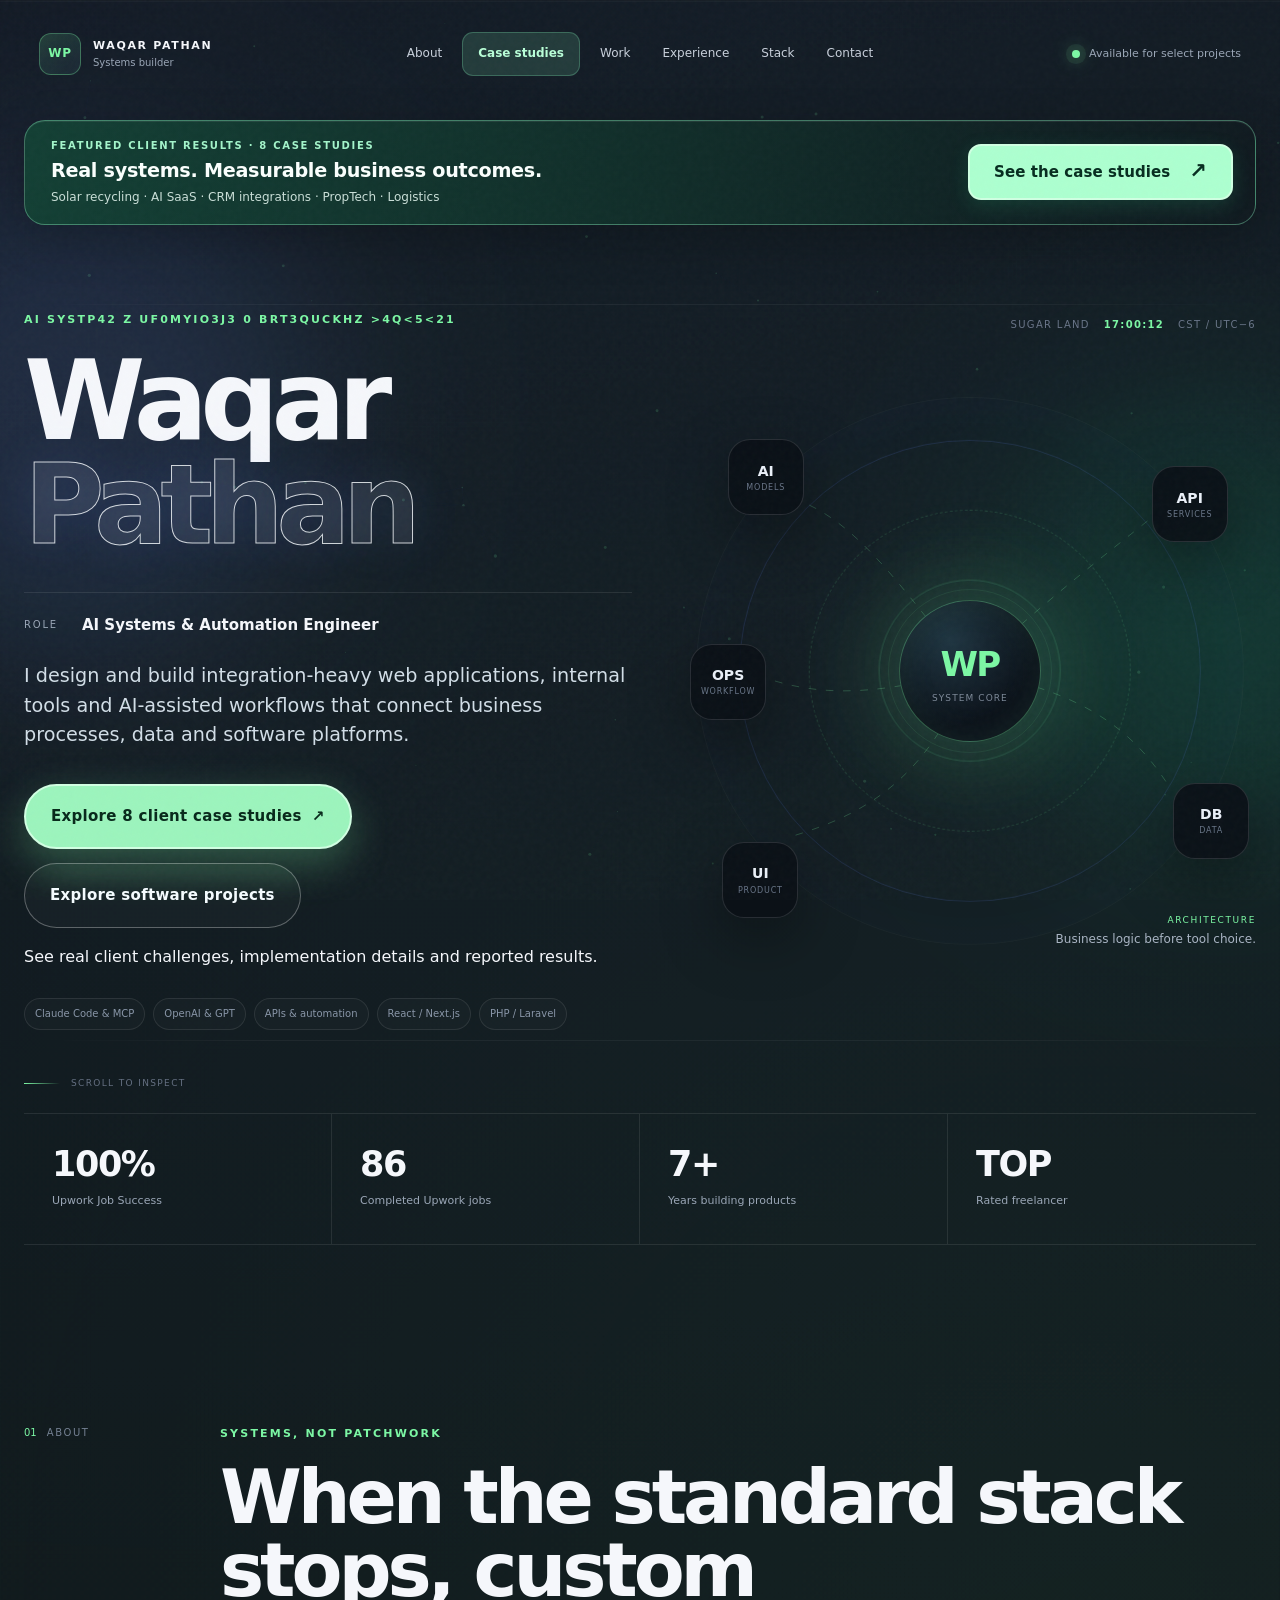
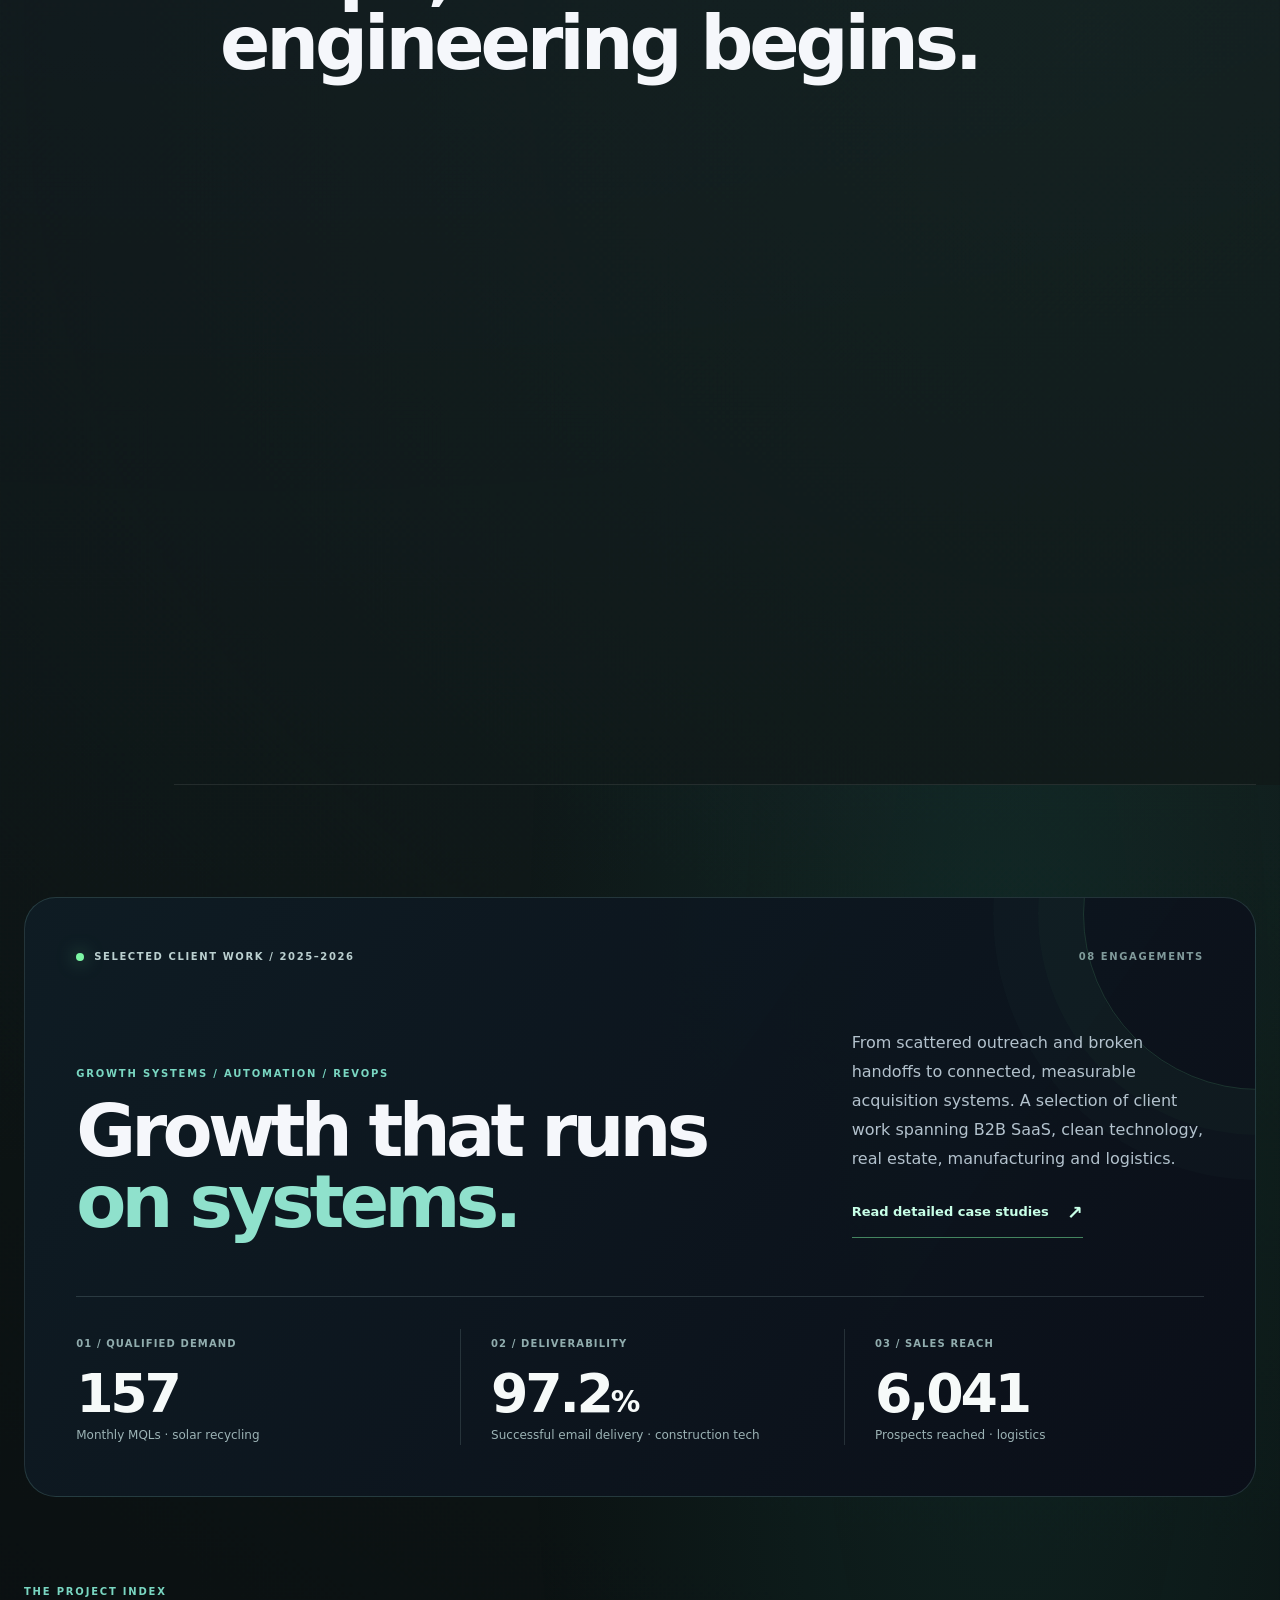
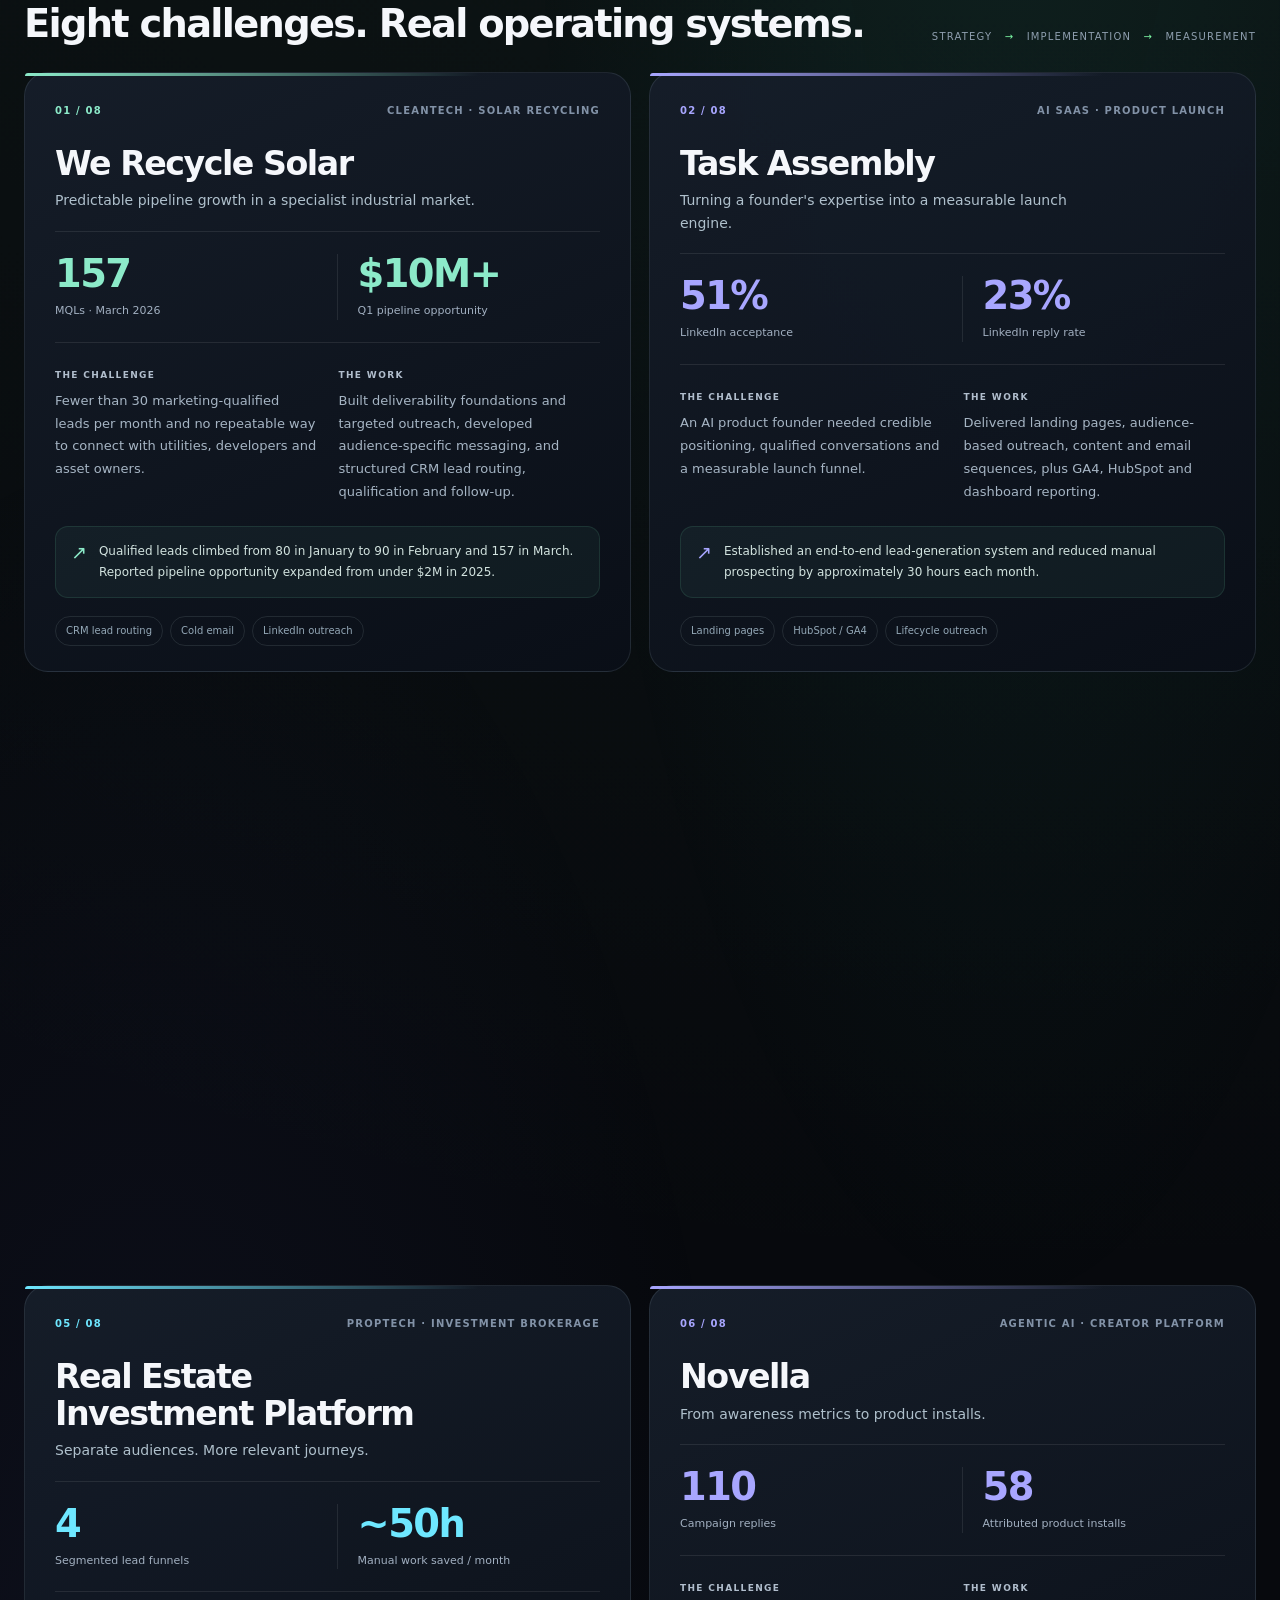
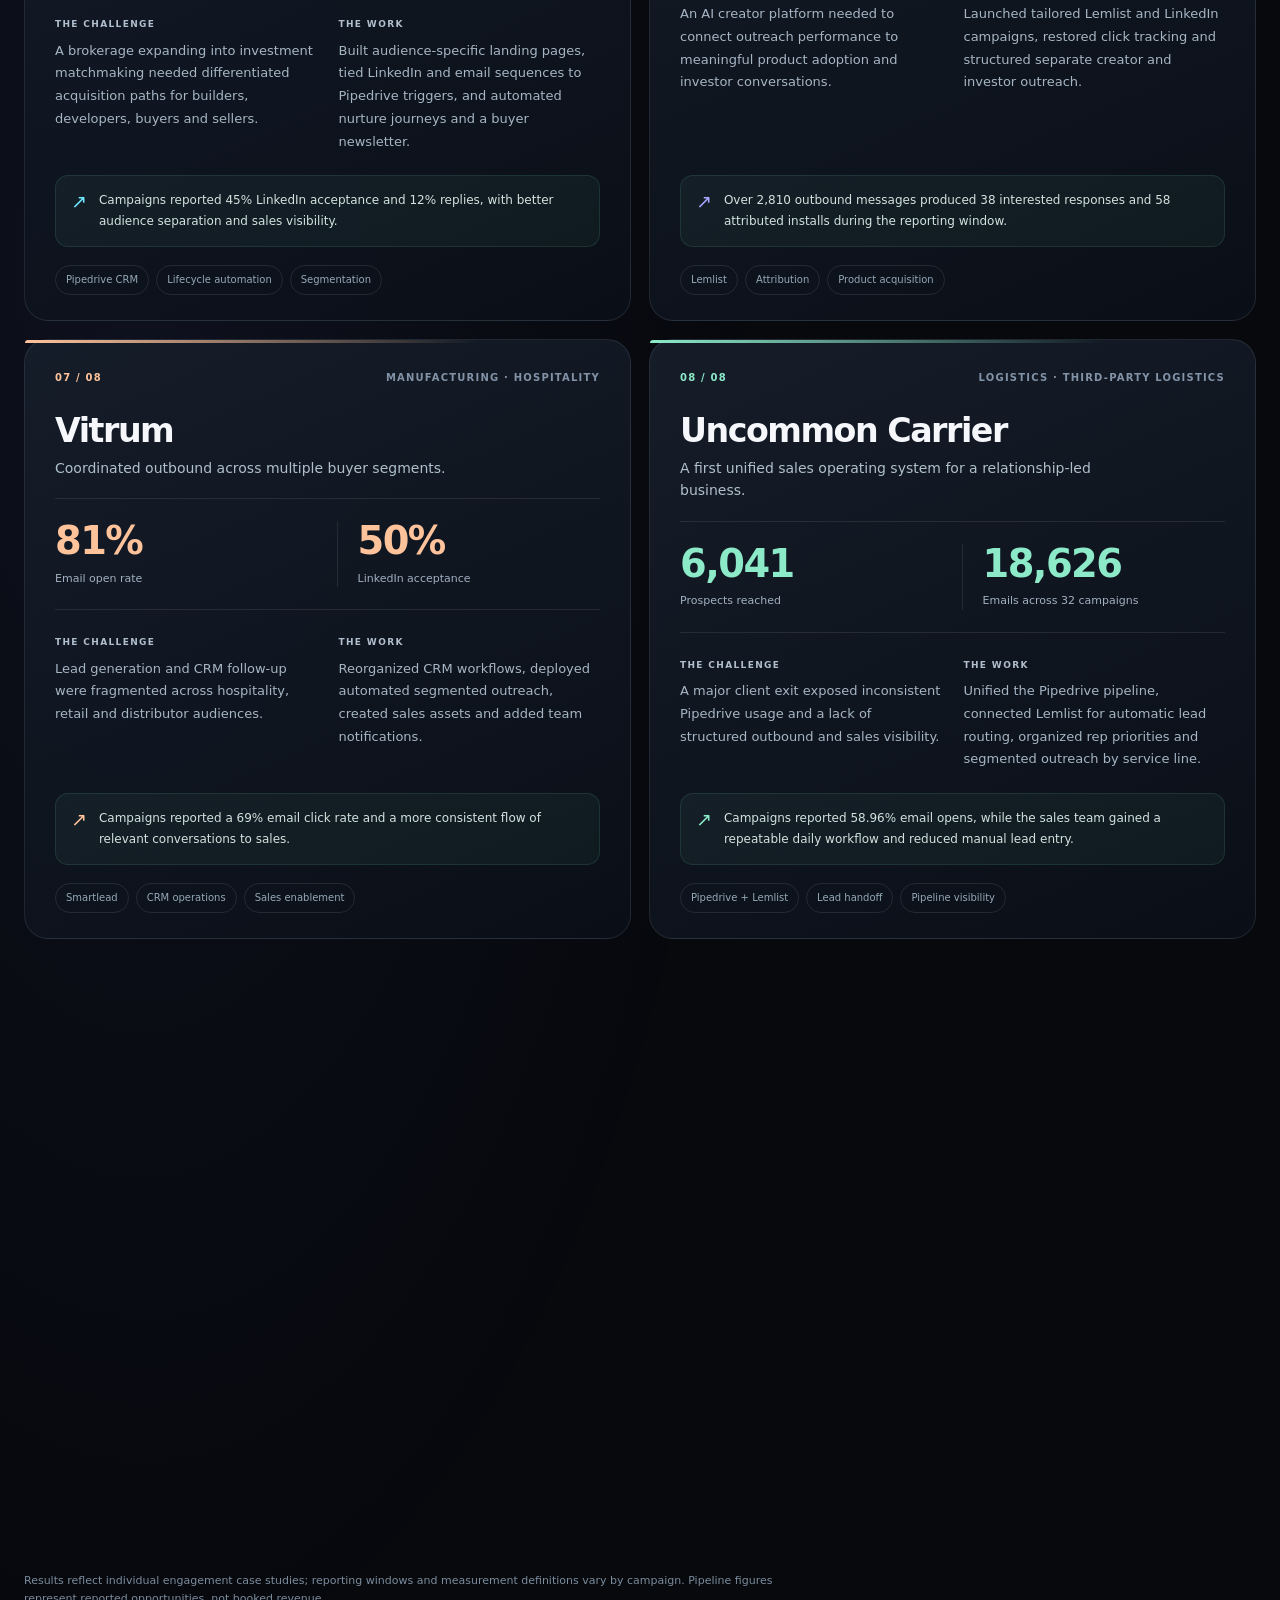
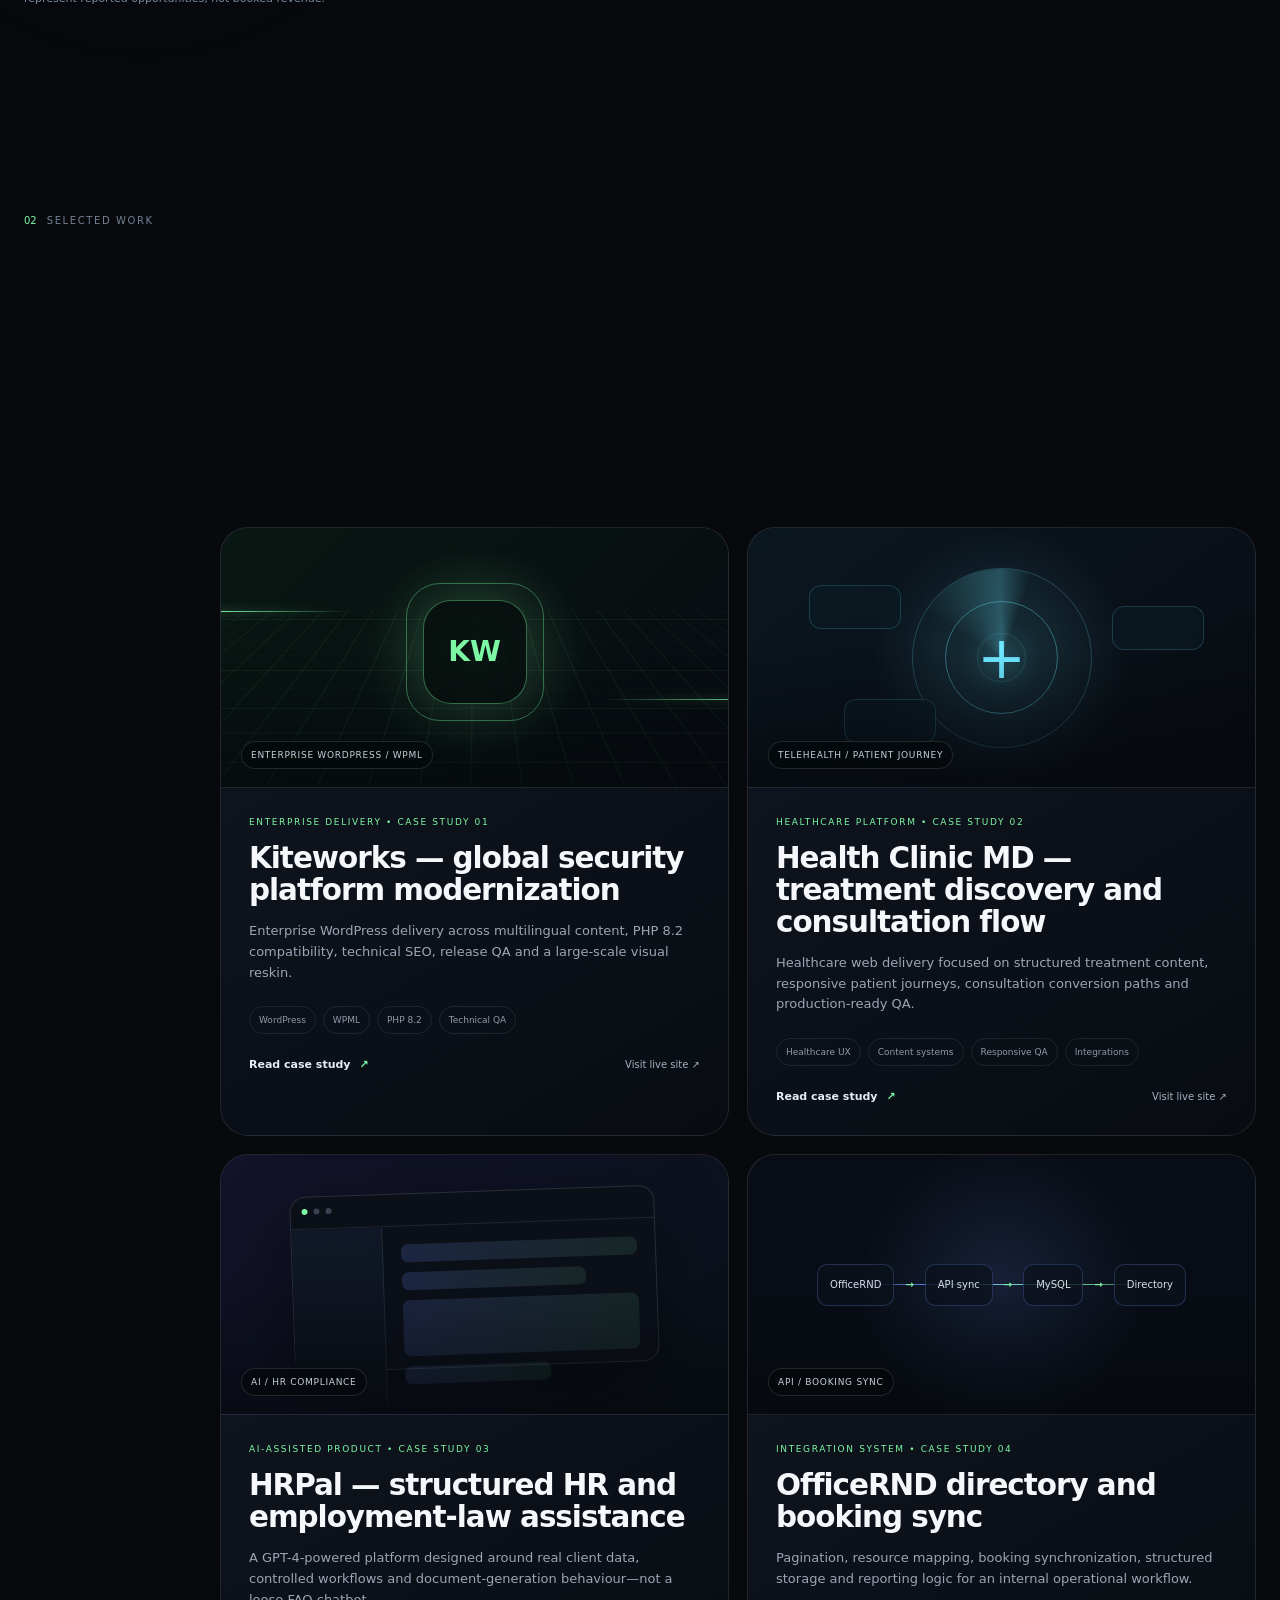
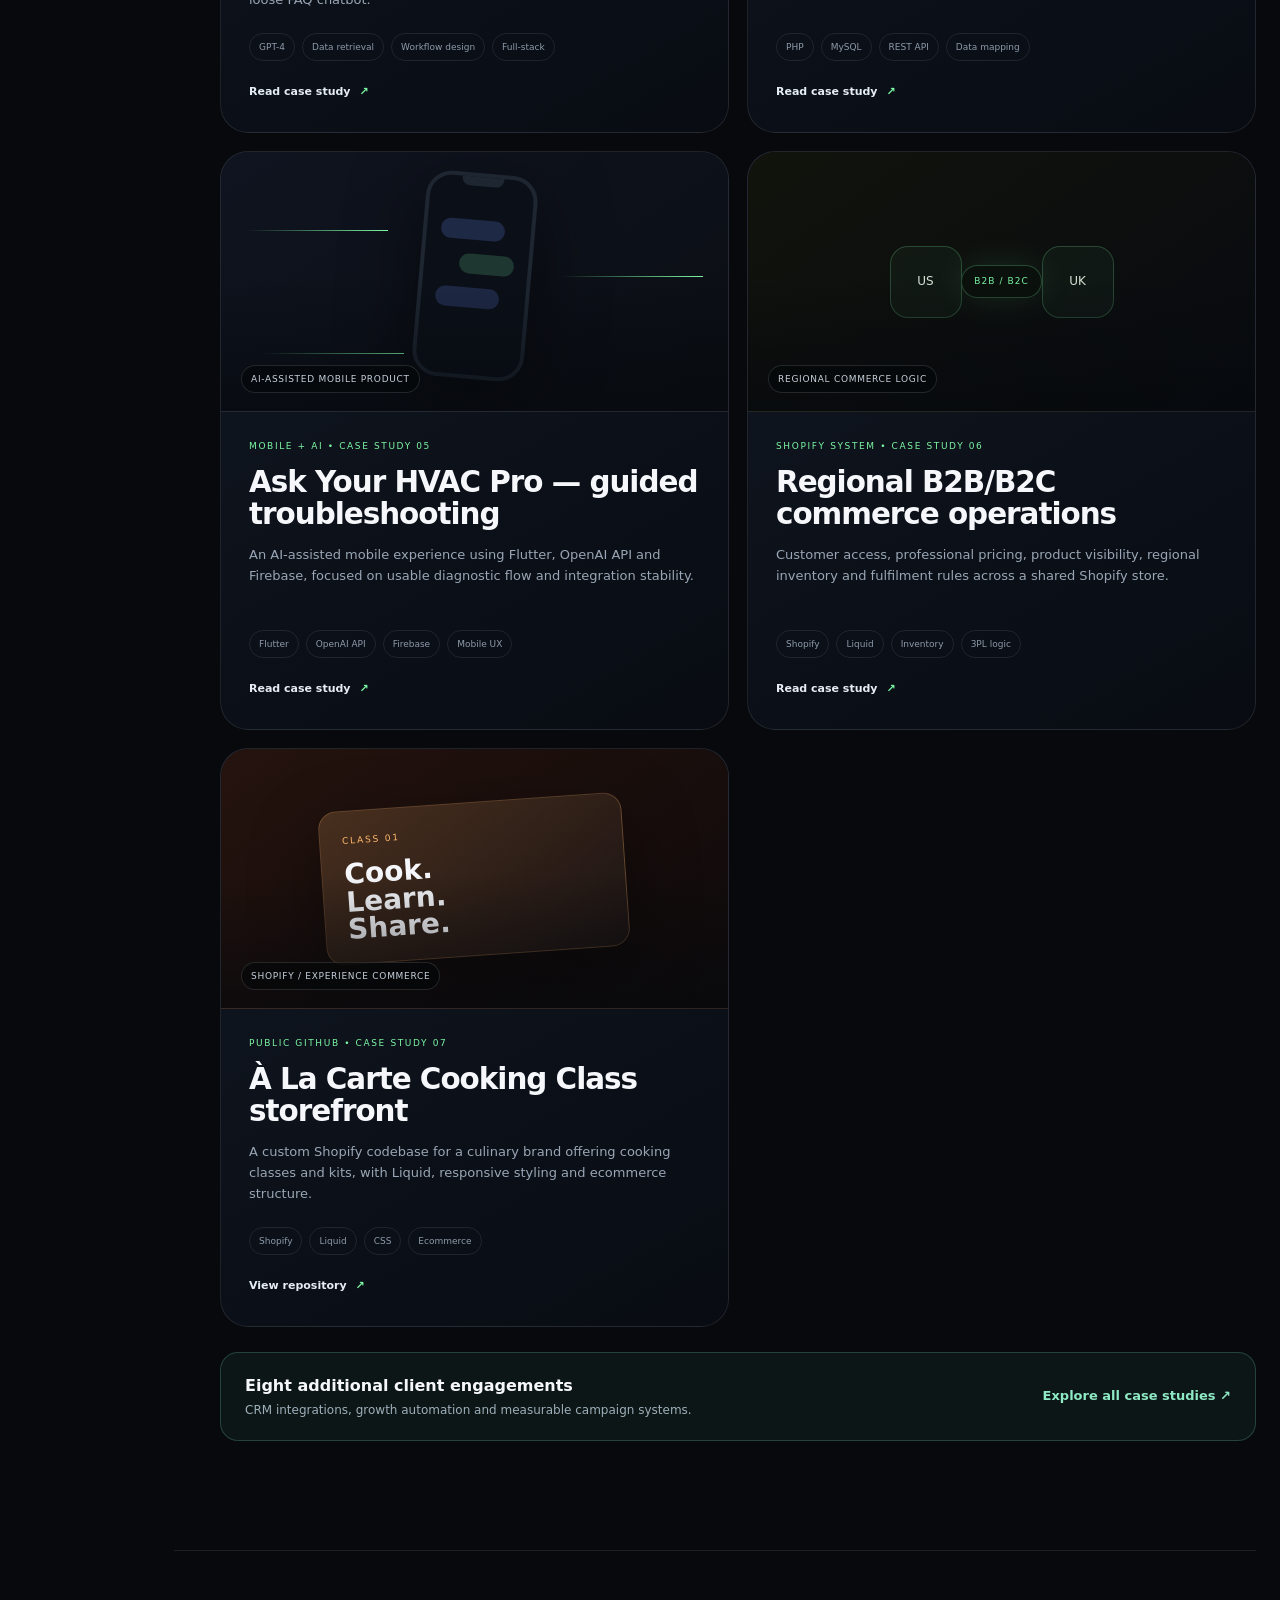
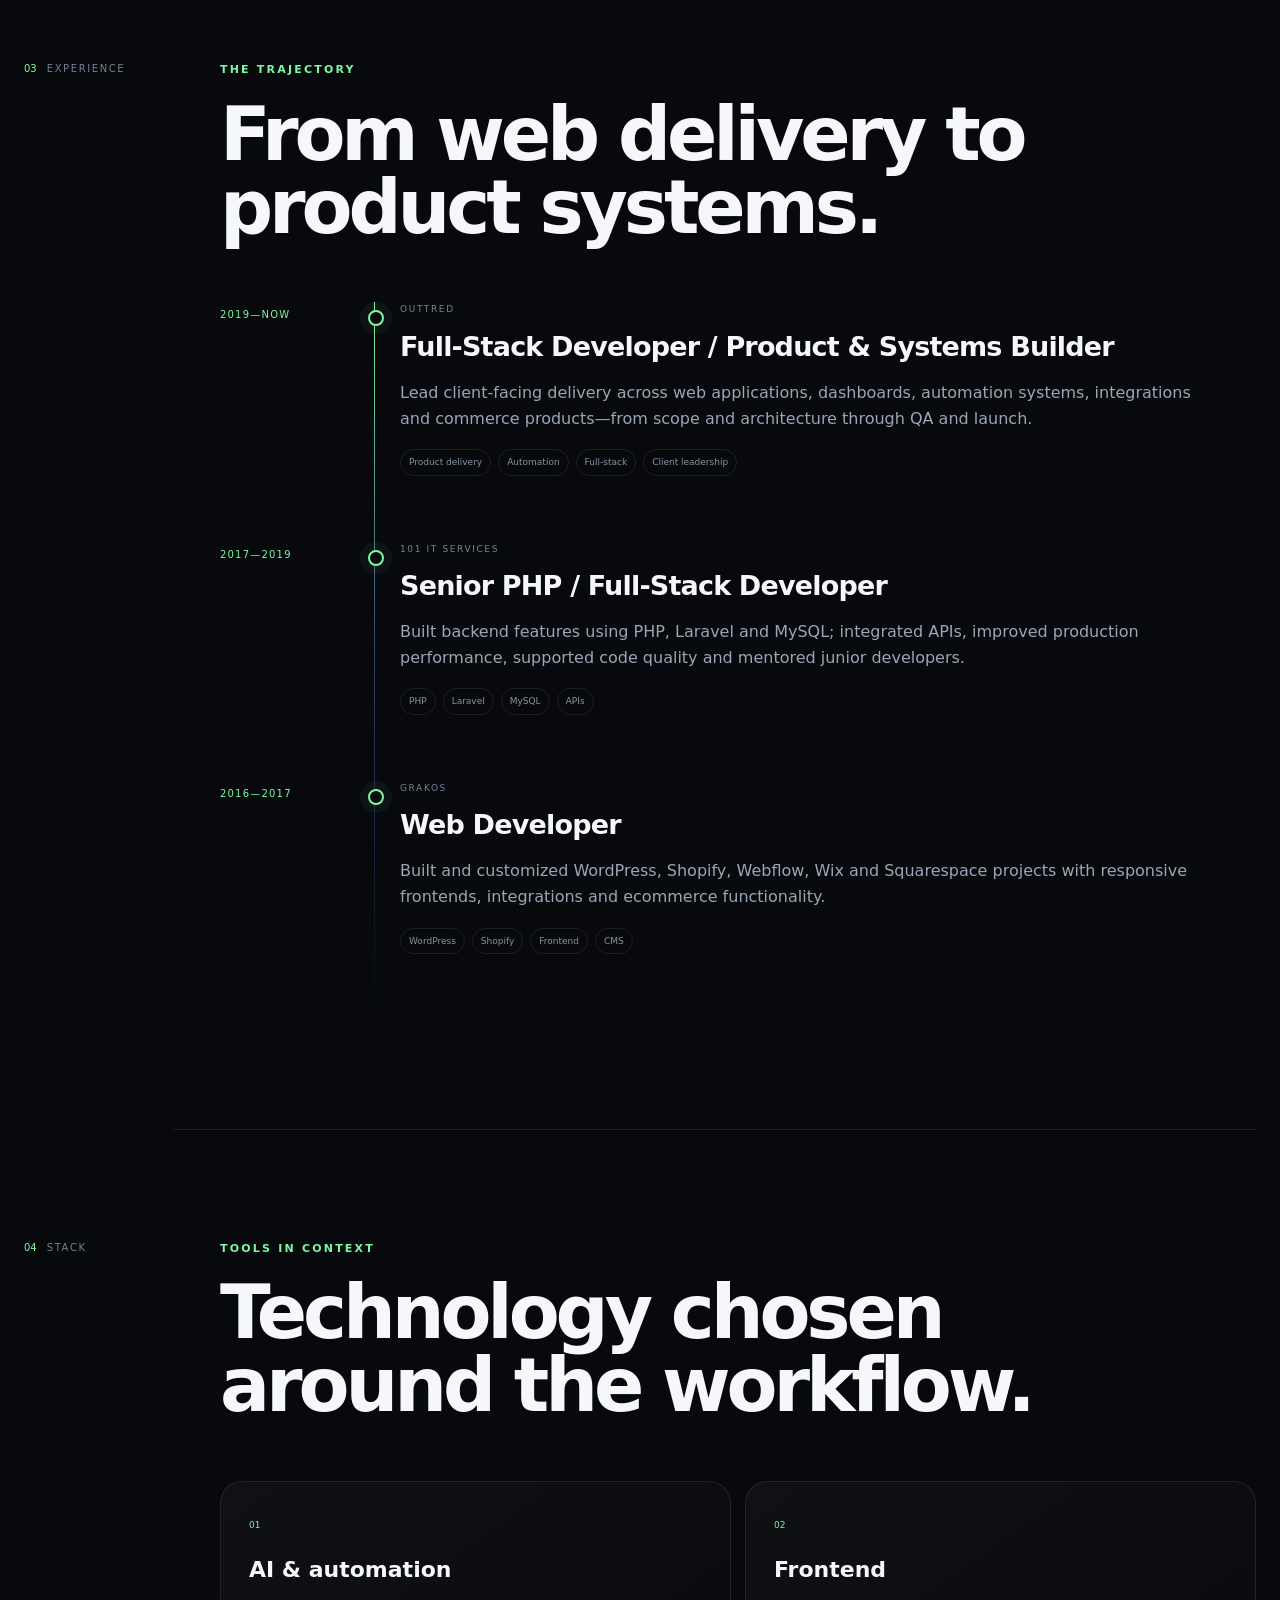
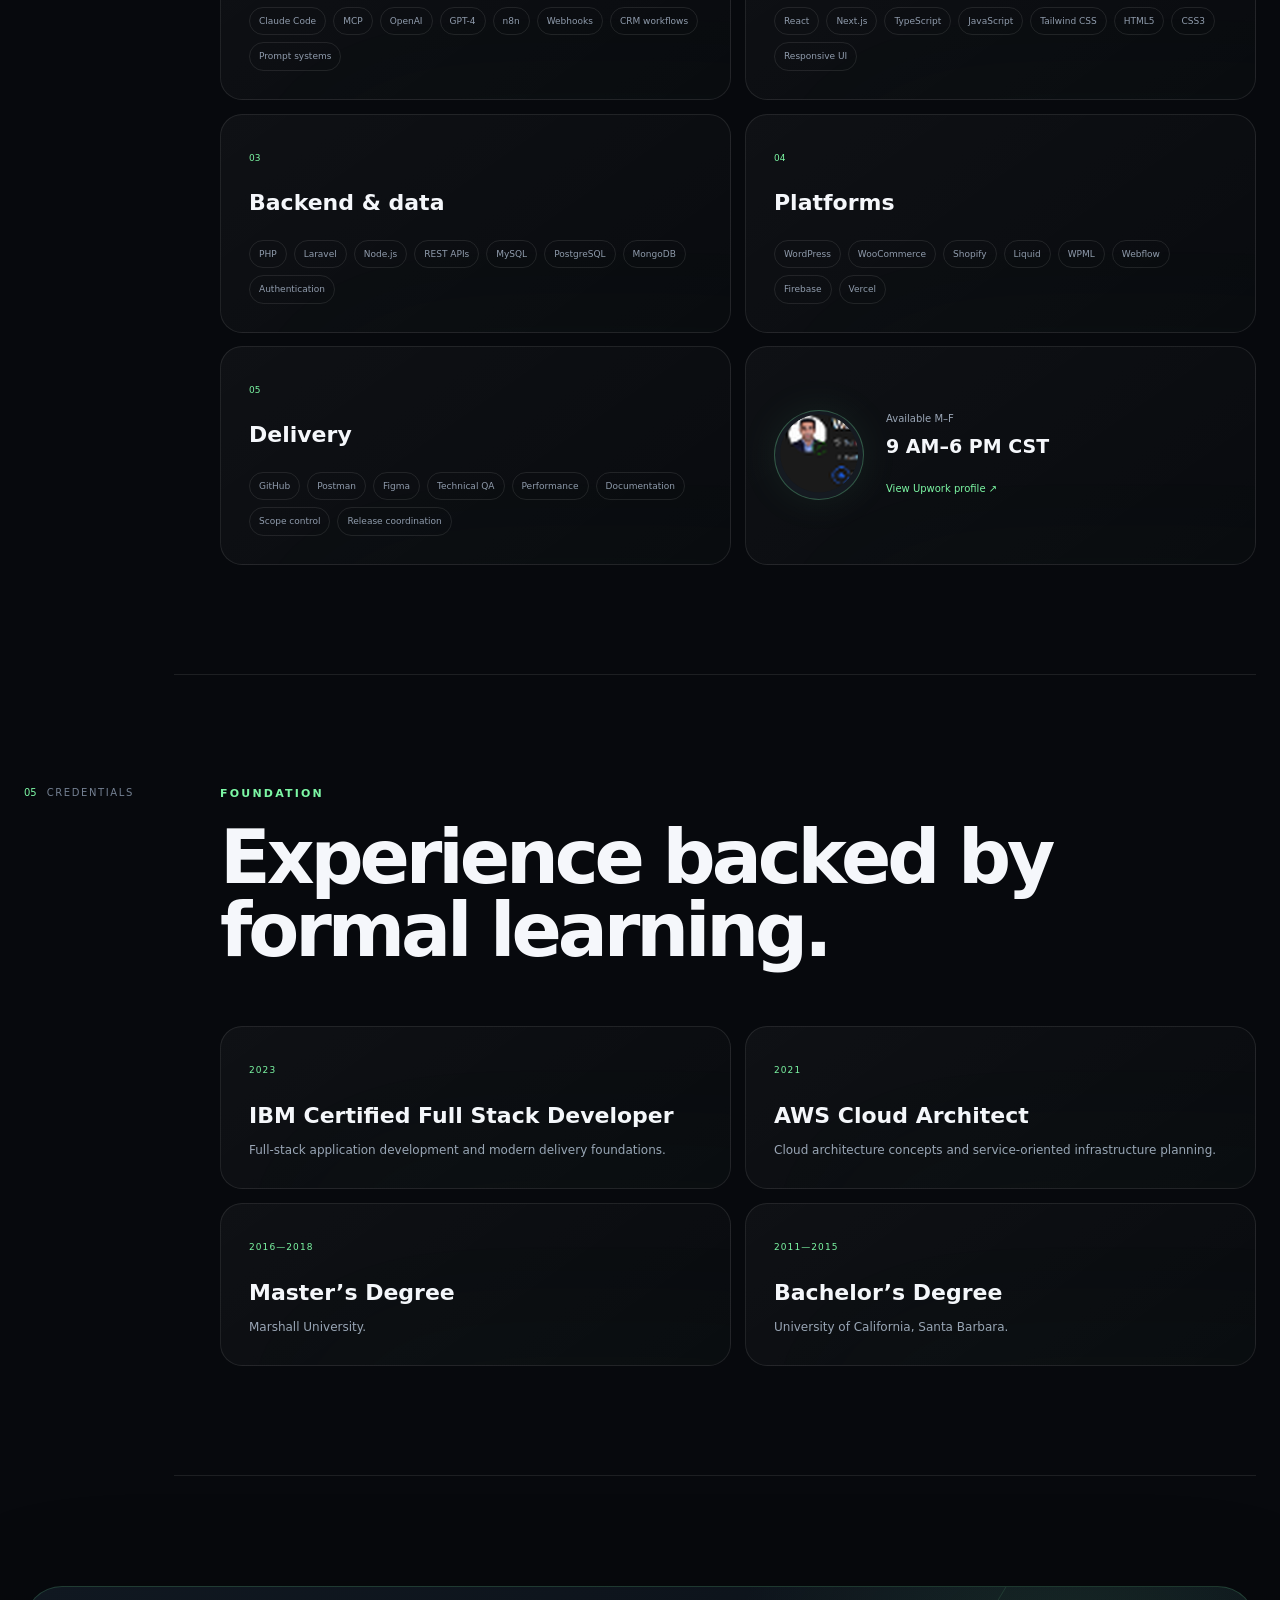
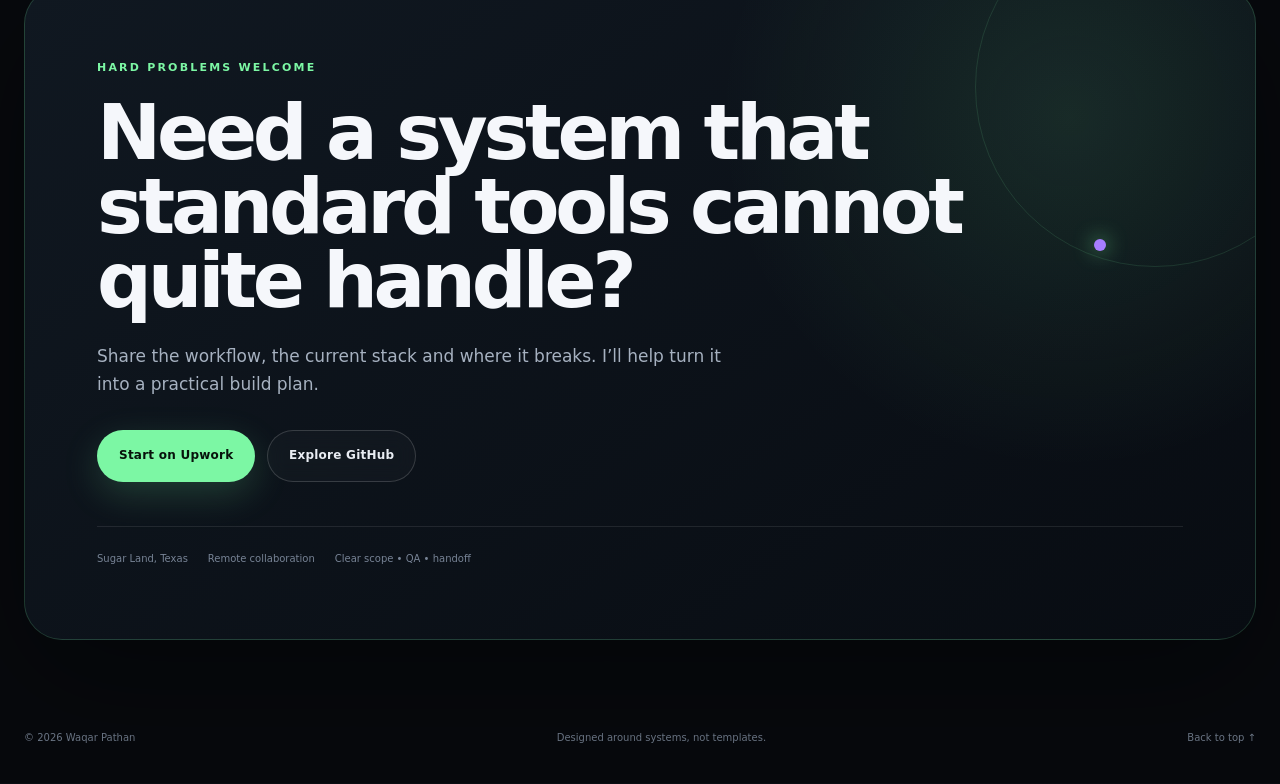
==== commit ce039446: "Promote case studies in homepage hero and add indexable SEO metadata" ====
--- a/index.html
+++ b/index.html
@@ -5,10 +5,25 @@
   <meta name="viewport" content="width=device-width, initial-scale=1.0" />
   <meta name="description" content="Waqar Pathan — Full-stack engineer, AI systems and API integrations. Explore eight client case studies in CRM automation, B2B growth systems and demand generation." />
   <meta name="theme-color" content="#07090d" />
-  <title>Waqar Pathan — AI Systems & Full-Stack Engineer</title>
+  <title>Waqar Pathan | AI Engineer, API Integrations & Client Case Studies</title>
+    <link rel="canonical" href="https://pathanwaqar.github.io/portfolio/" />
+  <meta name="robots" content="index, follow, max-image-preview:large" />
+  <meta property="og:type" content="website" />
+  <meta property="og:site_name" content="Waqar Pathan — Software Engineering Portfolio" />
+  <meta property="og:title" content="Waqar Pathan | AI Engineering, API Integrations & Client Case Studies" />
+  <meta property="og:description" content="Explore eight B2B case studies and software projects covering CRM integrations, AI systems, API development, sales automation, and reporting." />
+  <meta property="og:url" content="https://pathanwaqar.github.io/portfolio/" />
+  <meta property="og:image" content="https://pathanwaqar.github.io/portfolio/assets/waqar-pathan.png" />
+  <meta name="twitter:card" content="summary_large_image" />
+  <meta name="twitter:title" content="Waqar Pathan | Engineering Portfolio & Case Studies" />
+  <meta name="twitter:description" content="Full-stack engineering, AI agents, CRM automation and measurable client outcomes." />
+  <link rel="alternate" type="text/plain" href="https://pathanwaqar.github.io/portfolio/llms.txt" title="Portfolio overview for AI assistants" />
+  <script type="application/ld+json">{"@context":"https://schema.org","@type":"Person","@id":"https://pathanwaqar.github.io/portfolio/#waqar-pathan","name":"Waqar Pathan","url":"https://pathanwaqar.github.io/portfolio/","jobTitle":"Full-Stack Software Engineer and AI Integration Developer","description":"Software engineering portfolio spanning AI agents, CRM automation, APIs, webhooks, databases, SaaS applications, and eight selected client case studies.","sameAs":["https://github.com/pathanwaqar"],"knowsAbout":["Full-stack development","AI agents","TypeScript","Node.js","Python","REST APIs","Webhooks","HubSpot CRM integrations","Sales automation","n8n","Zapier","Make.com"],"hasPart":{"@type":"CollectionPage","name":"Client case studies","url":"https://pathanwaqar.github.io/portfolio/case-studies/"}}</script>
+  <script type="application/ld+json">{"@context":"https://schema.org","@type":"WebSite","name":"Waqar Pathan | Software Engineering Portfolio","url":"https://pathanwaqar.github.io/portfolio/","inLanguage":"en","description":"AI engineering, full-stack software development and selected client case studies."}</script>
   <link rel="icon" href="assets/waqar-pathan.png" />
   <link rel="stylesheet" href="styles.css" />
   <link rel="stylesheet" href="growth.css?v=20261013a" />
+  <link rel="stylesheet" href="discover.css?v=20261013b" />
 </head>
 <body>
   <canvas id="network-canvas" aria-hidden="true"></canvas>
@@ -31,7 +46,7 @@
 
     <nav class="site-nav" aria-label="Primary navigation">
       <a href="#about">About</a>
-      <a class="growth-nav-link" href="#growth-systems">Case studies</a>
+      <a class="growth-nav-link" href="case-studies/">Case studies</a>
       <a href="#work">Work</a>
       <a href="#experience">Experience</a>
       <a href="#stack">Stack</a>
@@ -45,6 +60,15 @@
   </header>
 
   <main>
+    <aside class="case-feature-strip section-shell" aria-label="Featured client portfolio">
+      <div class="case-feature-strip__content">
+        <span class="case-feature-strip__eyebrow">FEATURED CLIENT RESULTS · 8 CASE STUDIES</span>
+        <p class="case-feature-strip__headline">Real systems. Measurable business outcomes.</p>
+        <p class="case-feature-strip__sub">Solar recycling · AI SaaS · CRM integrations · PropTech · Logistics</p>
+      </div>
+      <a class="case-feature-strip__button" href="case-studies/" aria-label="Read Waqar Pathan's eight case studies">See the case studies <span aria-hidden="true">↗</span></a>
+    </aside>
+
     <section class="hero section-shell" aria-labelledby="hero-title">
       <div class="hero-hud" aria-hidden="true">
         <span>SUGAR LAND</span>
@@ -63,9 +87,10 @@
           I design and build integration-heavy web applications, internal tools and AI-assisted workflows that connect business processes, data and software platforms.
         </p>
         <div class="hero-actions">
-          <a class="button button-primary magnetic" href="#growth-systems">View 8 case studies</a>
+          <a class="button button-primary magnetic hero-case-cta" href="case-studies/" aria-label="Explore eight detailed client case studies">Explore 8 client case studies <span aria-hidden="true">↗</span></a>
           <a class="button button-ghost magnetic" href="#work">Explore software projects</a>
         </div>
+        <p class="hero-case-hint">See real client challenges, implementation details and reported results.</p>
         <div class="hero-signals" aria-label="Primary capabilities">
           <span>Claude Code & MCP</span>
           <span>OpenAI & GPT</span>
@@ -154,7 +179,7 @@
           </div>
           <div class="growth-intro__aside">
             <p>From scattered outreach and broken handoffs to connected, measurable acquisition systems. A selection of client work spanning B2B SaaS, clean technology, real estate, manufacturing and logistics.</p>
-            <a href="#growth-projects" class="growth-text-link">Explore the eight projects <span aria-hidden="true">↗</span></a>
+            <a href="case-studies/" class="growth-text-link">Read detailed case studies <span aria-hidden="true">↗</span></a>
           </div>
         </div>
         <div class="growth-overview" aria-label="Selected project results">
@@ -474,7 +499,7 @@
             </div>
           </article>
         </div>
-        <div class="growth-entry reveal"><div><strong>Eight additional client engagements</strong><span>CRM integrations, growth automation and measurable campaign systems.</span></div><a href="#growth-projects">Explore growth case studies ↗</a></div>
+        <div class="growth-entry reveal"><div><strong>Eight additional client engagements</strong><span>CRM integrations, growth automation and measurable campaign systems.</span></div><a href="case-studies/">Explore all case studies ↗</a></div>
       </div>
     </section>
 
--- a/discover.css
+++ b/discover.css
@@ -0,0 +1,52 @@
+/* Homepage discovery & accessible call-to-action enhancements. */
+:root { color-scheme: dark; }
+.case-feature-strip { position:relative; z-index:3; margin-top:24px; display:flex; align-items:center; gap:24px; justify-content:space-between; padding:17px 22px 17px 26px; border:1px solid rgba(146,253,200,.38); border-radius:21px; background:linear-gradient(95deg,#133f34 0%,#112d29 52%,#101a20 100%); box-shadow:0 14px 46px rgba(0,0,0,.22), inset 0 1px rgba(255,255,255,.07); }
+.case-feature-strip__content {display:flex;flex-direction:column;gap:4px;min-width:0}
+.case-feature-strip__eyebrow {font-size:10px;text-transform:uppercase;letter-spacing:.17em;font-weight:850;color:#a4f5cb;}
+.case-feature-strip__headline {margin:0;color:#fafffd;line-height:1.35;font-size:clamp(16px,1.5vw,22px);font-weight:770;letter-spacing:-.015em;}
+.case-feature-strip__sub {margin:0;color:#cadfd8;font-size:12px;line-height:1.55;}
+.case-feature-strip__button {display:inline-flex;align-items:center;justify-content:center;gap:19px;flex:none;min-height:56px;padding:0 24px;border-radius:13px;background:#adffd0;color:#072d20;font-size:15px;font-weight:850;letter-spacing:.005em;border:2px solid #d0ffe2;box-shadow:0 6px 20px rgba(50,215,138,.15);transition:transform .2s ease,background .2s ease,box-shadow .2s ease;}
+.case-feature-strip__button:hover {background:#d5ffe8;transform:translateY(-2px);box-shadow:0 12px 30px rgba(50,215,138,.28);}
+.case-feature-strip__button span[aria-hidden] {font-size:21px;font-weight:750;}
+/* Reinforce the proof-first CTA without clashing with the site's animated hero. */
+.hero {gap:clamp(36px,4vw,74px);}
+.hero-copy {position:relative;z-index:2;min-width:0;}
+.hero h1 {font-size:clamp(68px,8.6vw,133px);line-height:.95;}
+.hero .outline-word {color:rgba(245,247,251,.08);-webkit-text-stroke:1px rgba(246,250,252,.82);}
+.hero-lede {color:#d2dee7;max-width:610px;}
+.hero-actions {align-items:stretch;gap:14px;}
+.hero-actions .button {min-height:65px;padding:12px 25px;font-size:15px;line-height:1.35;text-align:center;}
+.hero-actions .button-primary {background:#9cf4bd;color:#08291b;border:2px solid #d1ffe2;box-shadow:0 14px 42px rgba(124,247,164,.28);}
+.hero-actions .button-primary:hover {background:#c4ffd9;box-shadow:0 18px 48px rgba(124,247,164,.4);}
+.hero-actions .button-ghost {border-color:rgba(255,255,255,.3);color:#f5fcff;}
+.hero-primary-cta {display:inline-flex;align-items:center;gap:15px;white-space:normal;}
+.hero-primary-cta .cta-icon {font-size:22px;line-height:1;}
+.hero-cta-note {font-size:12px;color:#b9dbca;margin:10px 0 0;font-weight:600;letter-spacing:.01em;}
+.site-nav a.growth-nav-link {background:rgba(133,246,187,.14);border:1px solid rgba(133,246,187,.25);border-radius:11px;color:#b9ffd8!important;padding:11px 15px;font-weight:780;}
+.site-nav a.growth-nav-link::after {display:none;}
+.site-nav a.growth-nav-link:hover {background:rgba(133,246,187,.24);}
+a:focus-visible,button:focus-visible {outline:3px solid #a7ffcf;outline-offset:4px;}
+@media(max-width:1080px) {
+ .hero h1 {font-size:clamp(72px,12vw,120px);}
+ .hero {gap:20px;}
+}
+@media(max-width:760px) {
+ .case-feature-strip {margin-top:12px;flex-direction:column;align-items:stretch;padding:20px;gap:16px;border-radius:17px;}
+ .case-feature-strip__eyebrow {font-size:10px;}
+ .case-feature-strip__headline {font-size:18px;}
+ .case-feature-strip__sub {font-size:12px;}
+ .case-feature-strip__button {width:100%;min-height:58px;}
+ .hero {padding:82px 0 54px;}
+ .hero-hud {top:45px;}
+ .hero h1 {font-size:clamp(57px,18vw,89px);line-height:.98;}
+ .hero .hero-lede {font-size:17px;}
+ .hero-actions {flex-direction:column;}
+ .hero-actions .button {width:100%;min-height:62px;}
+ .hero-primary-cta {justify-content:center;}
+ .hero-visual {min-height:360px;}
+ .site-nav a.growth-nav-link {padding:14px 13px;}
+}
+@media(prefers-reduced-motion:reduce) {
+ .case-feature-strip__button {transition:none;}
+ .case-feature-strip__button:hover {transform:none;}
+}
